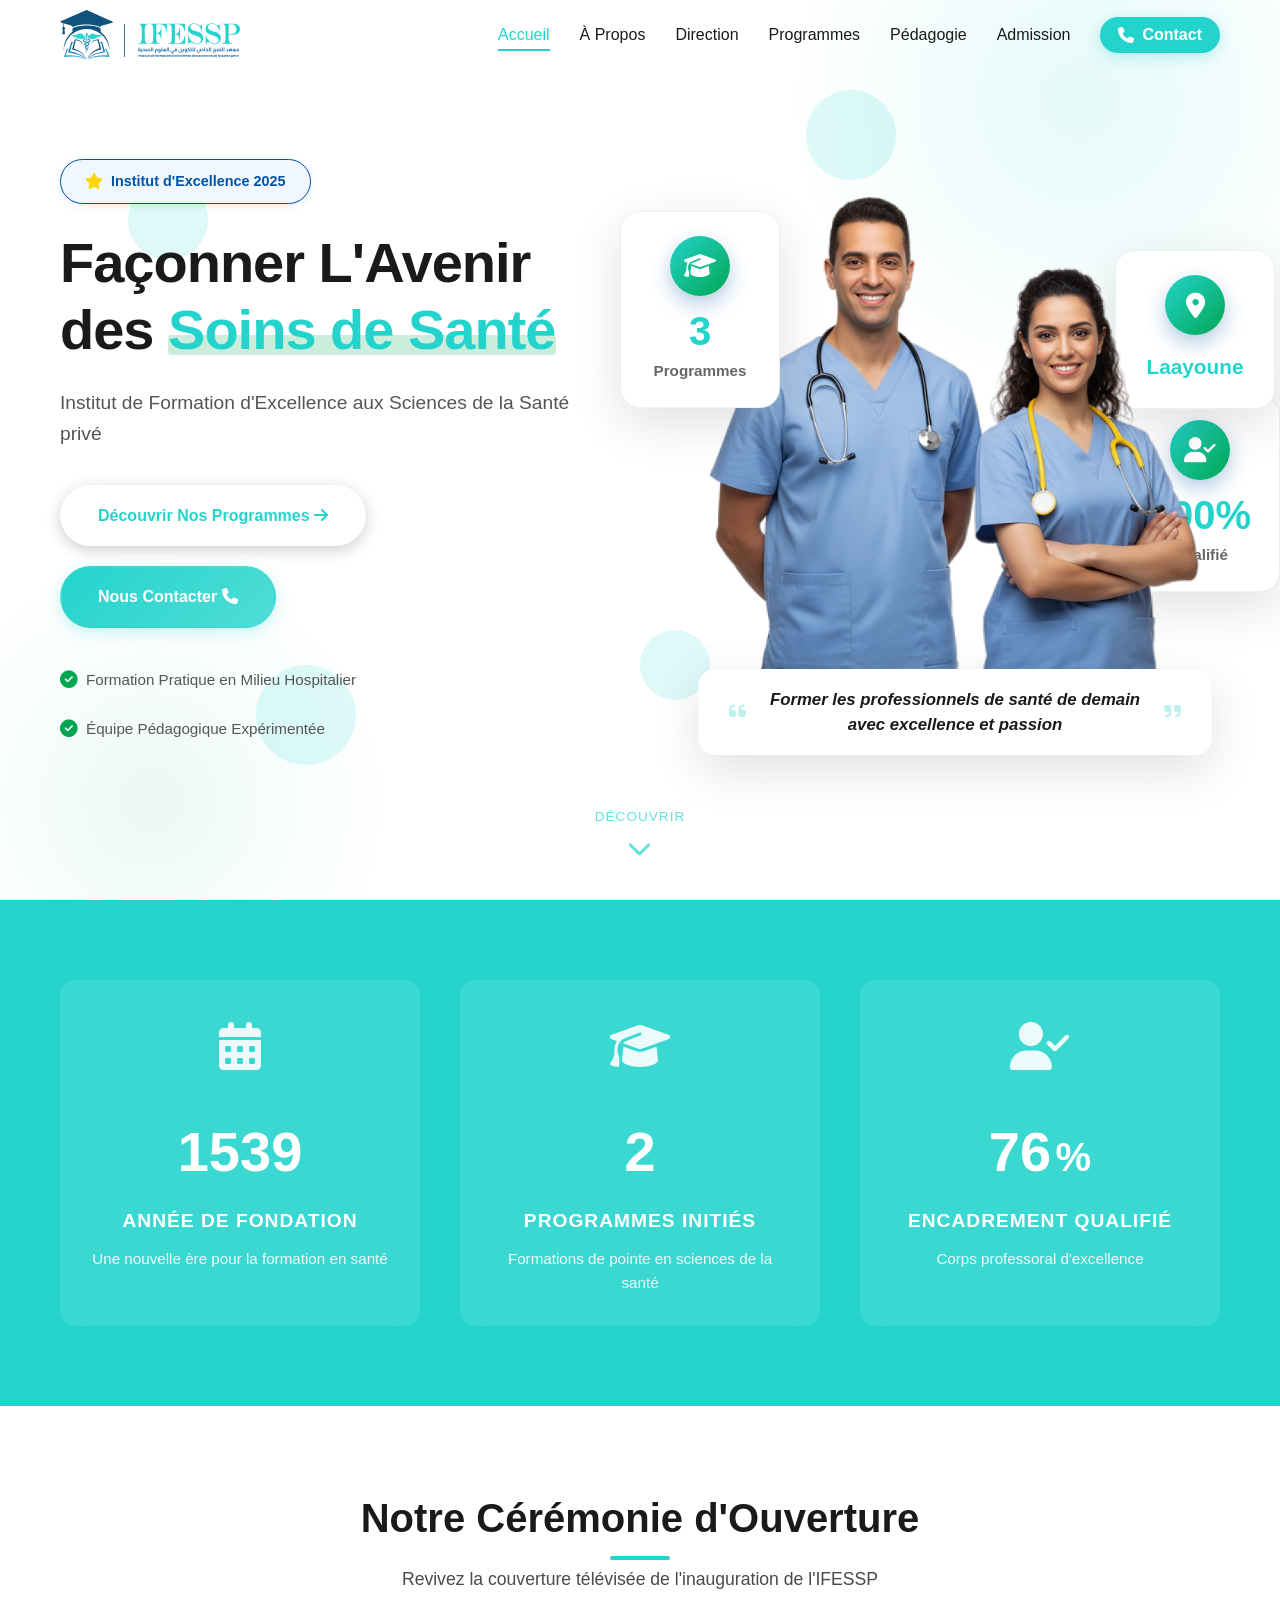
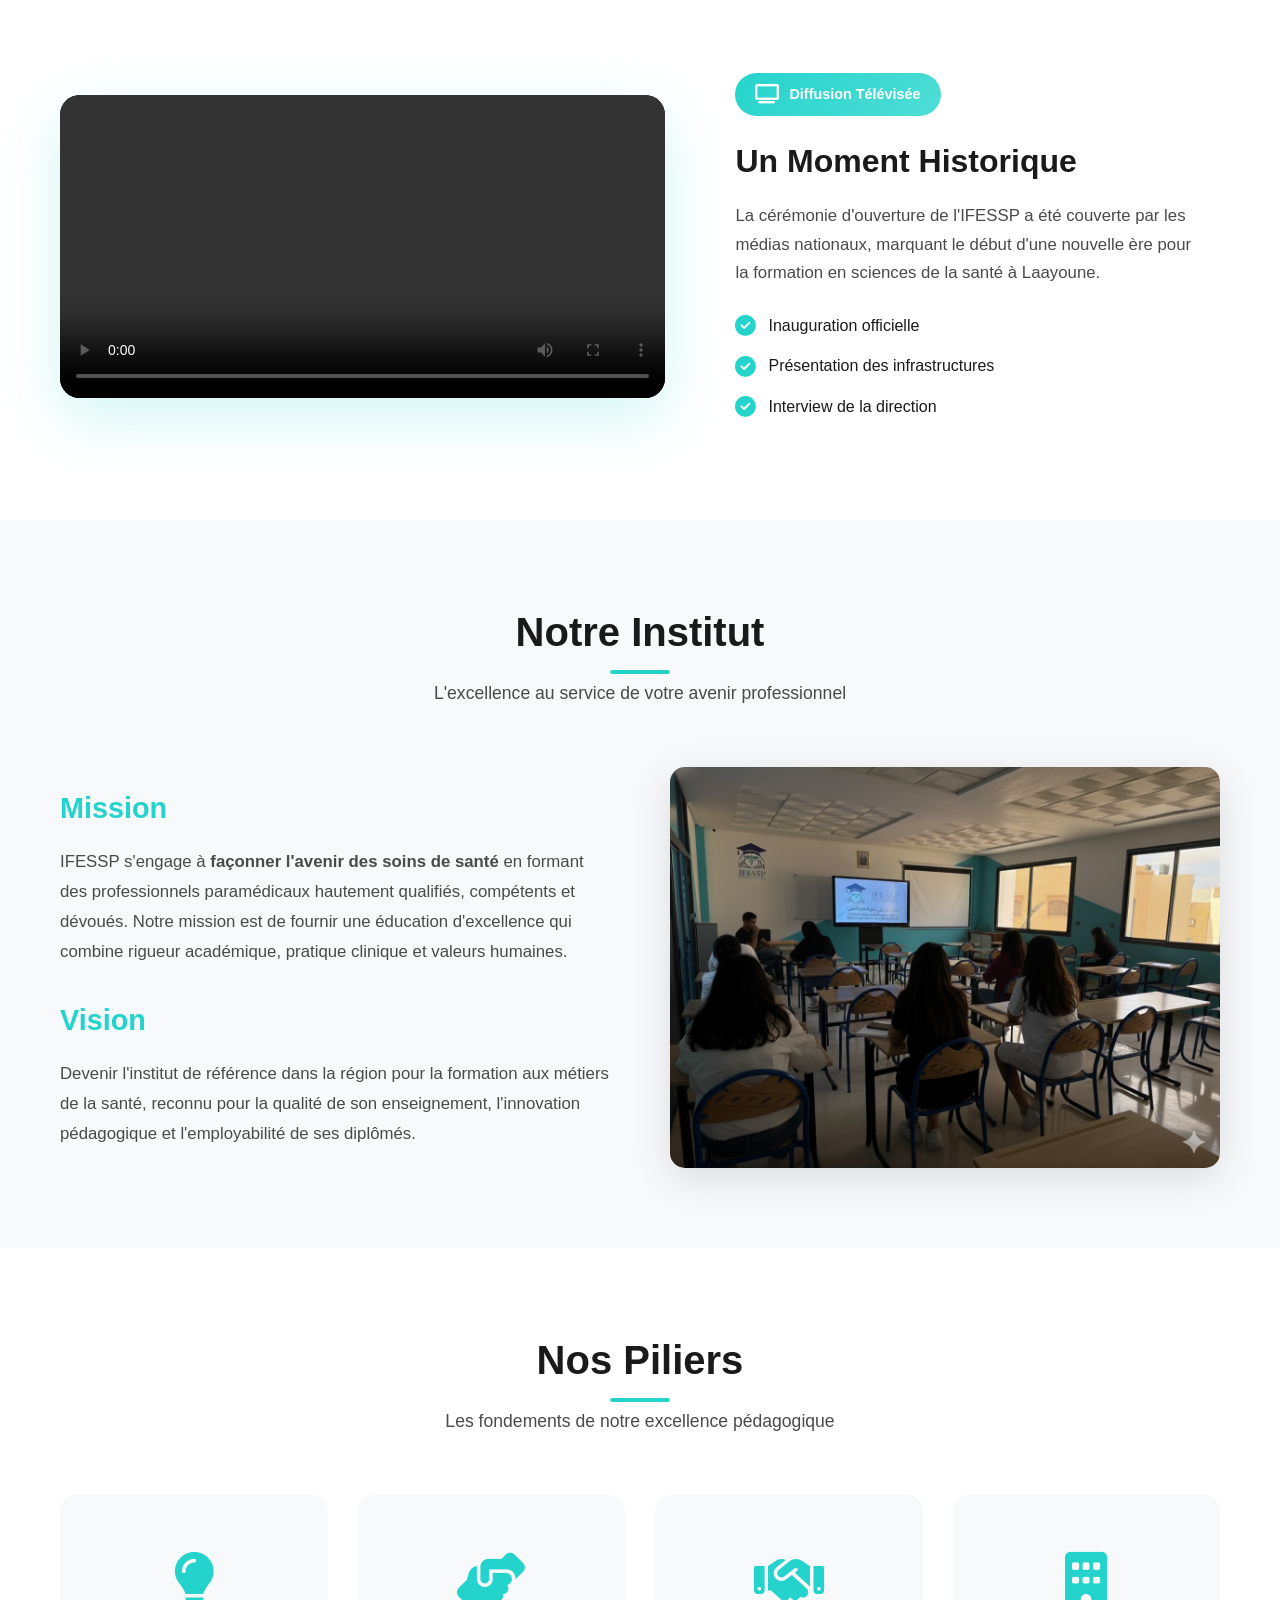
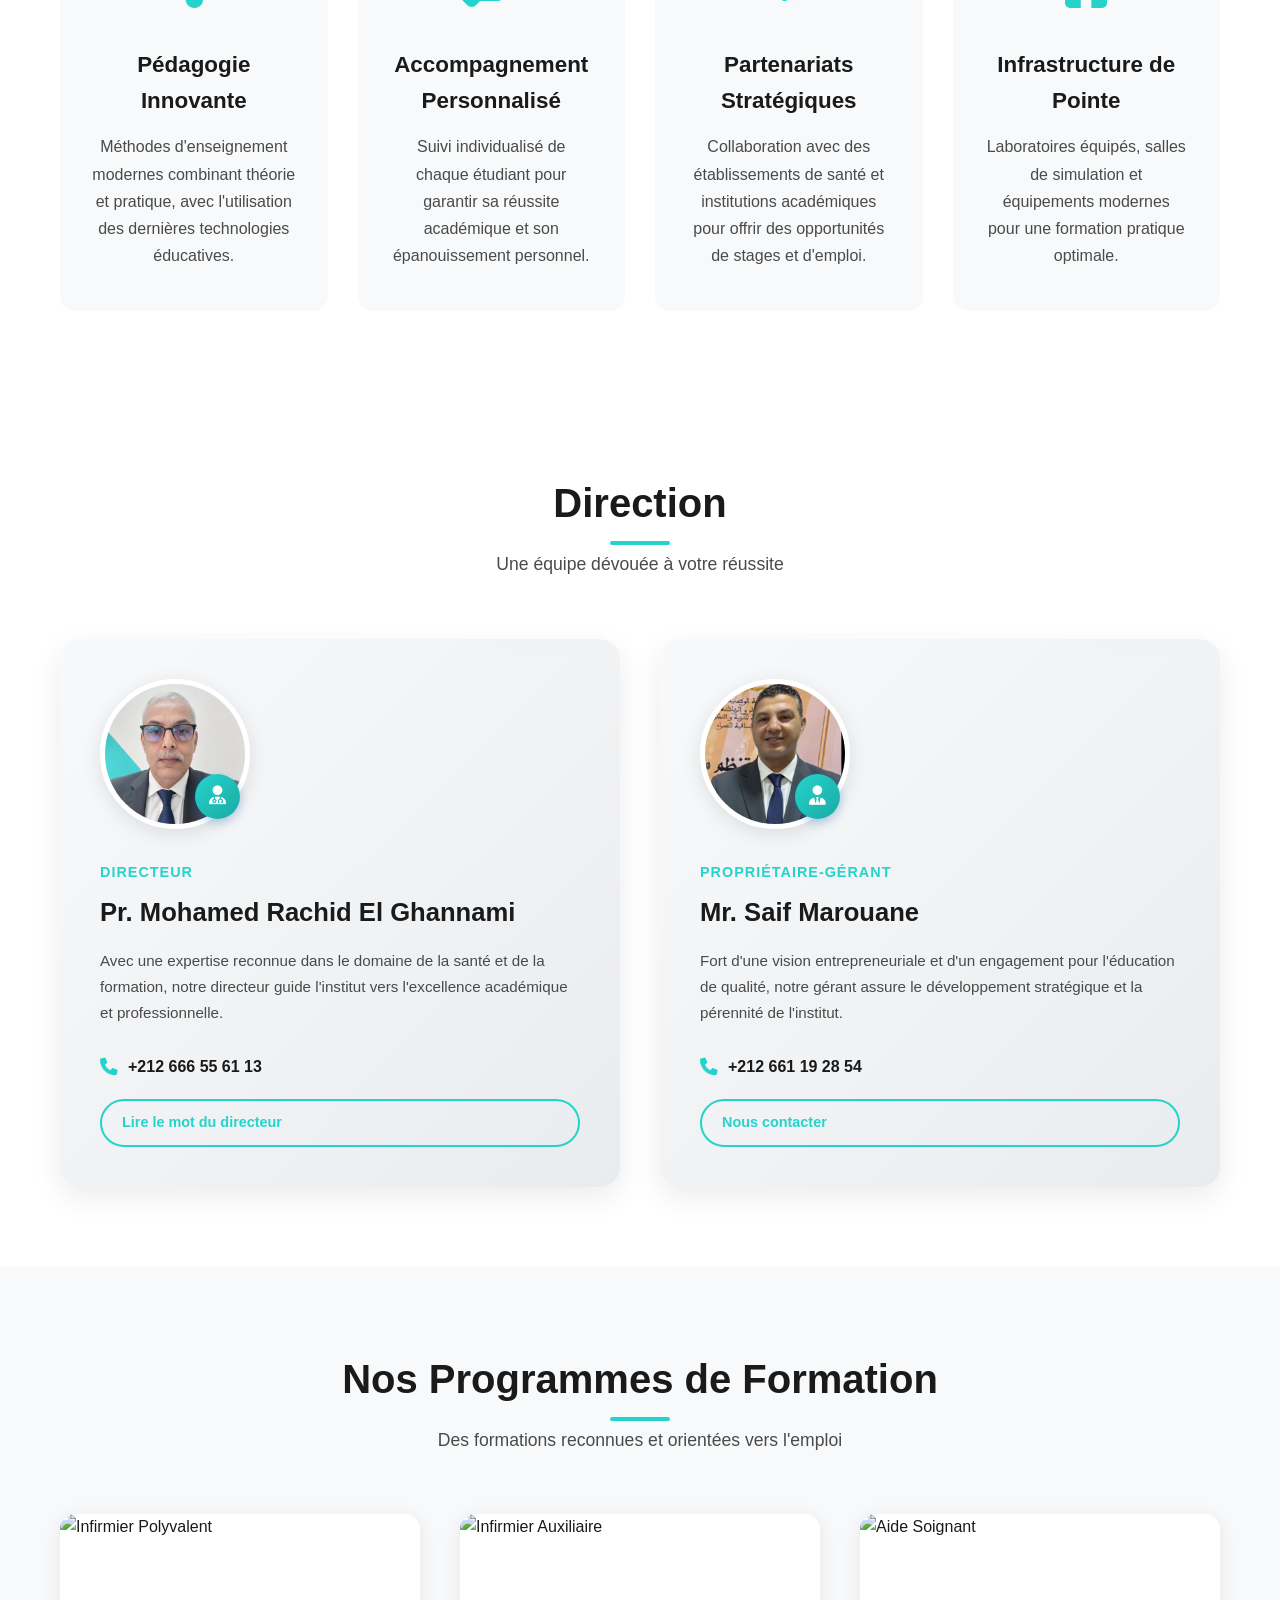
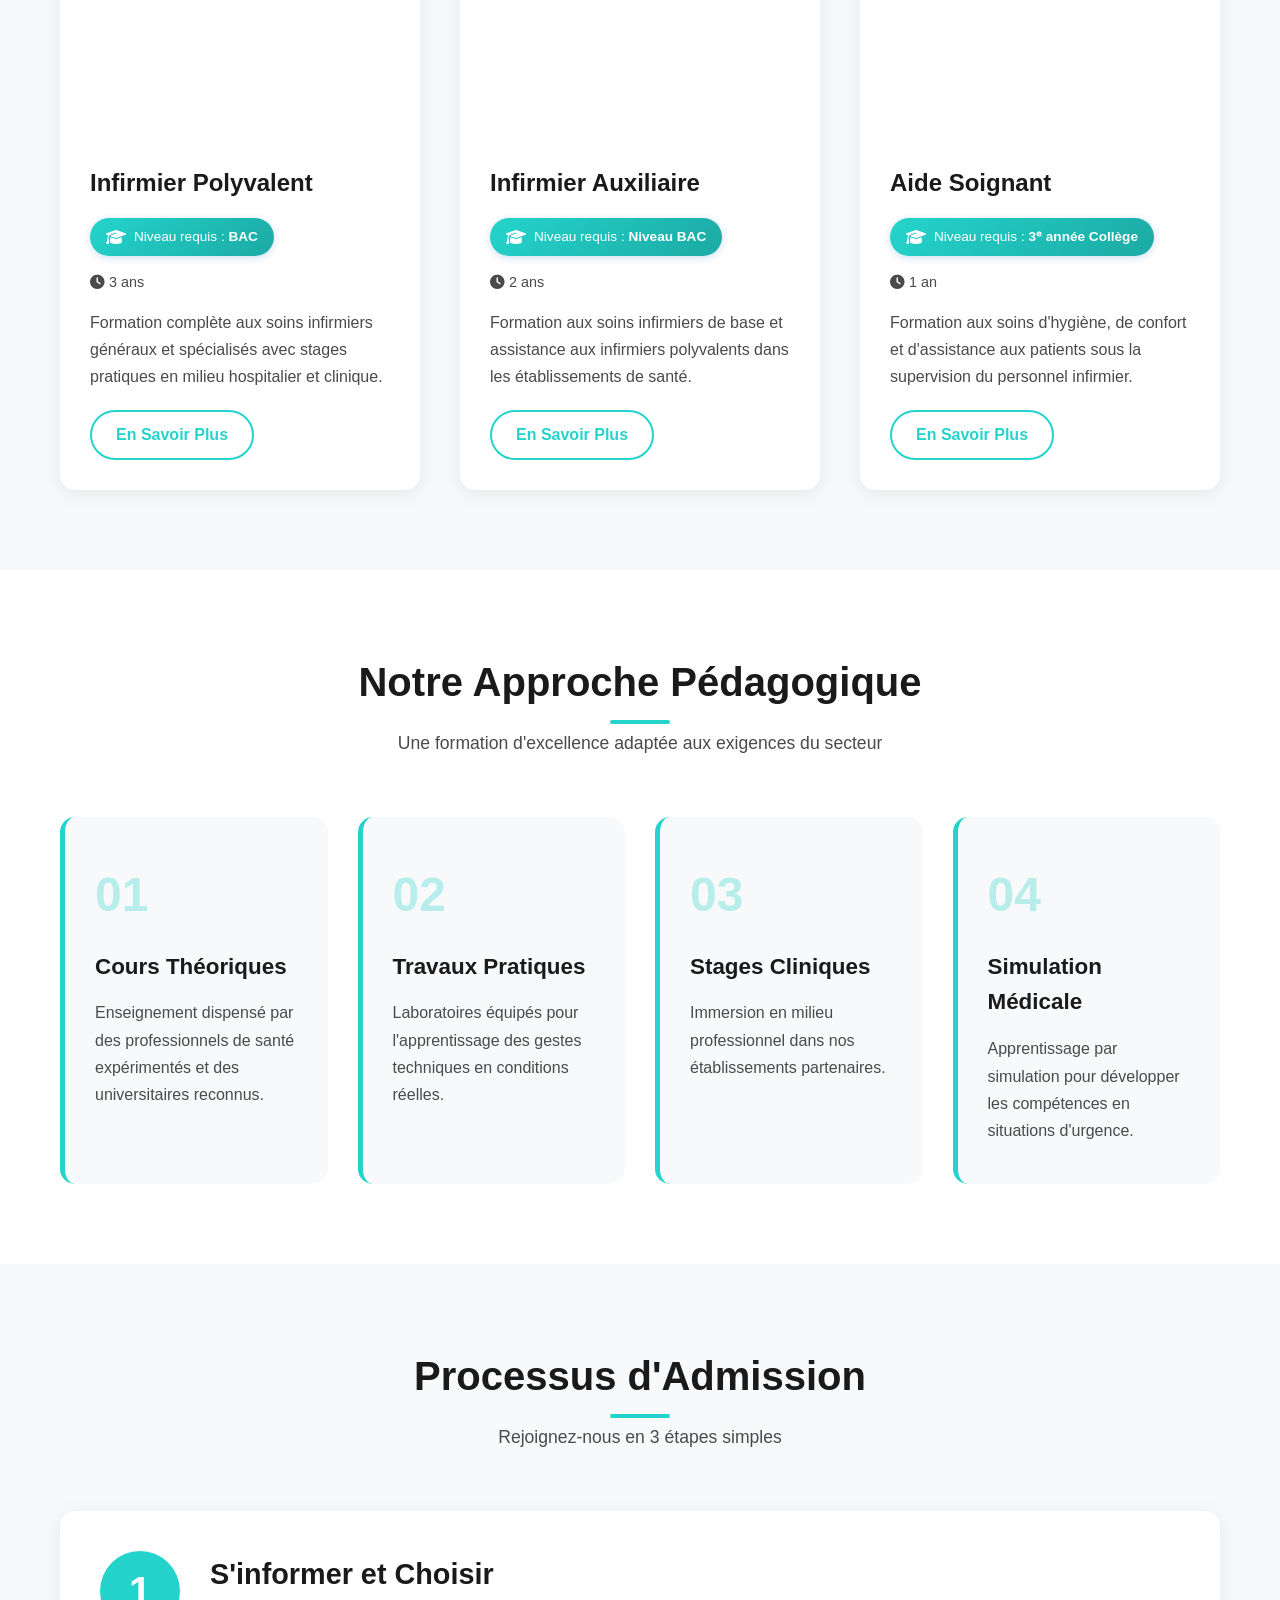
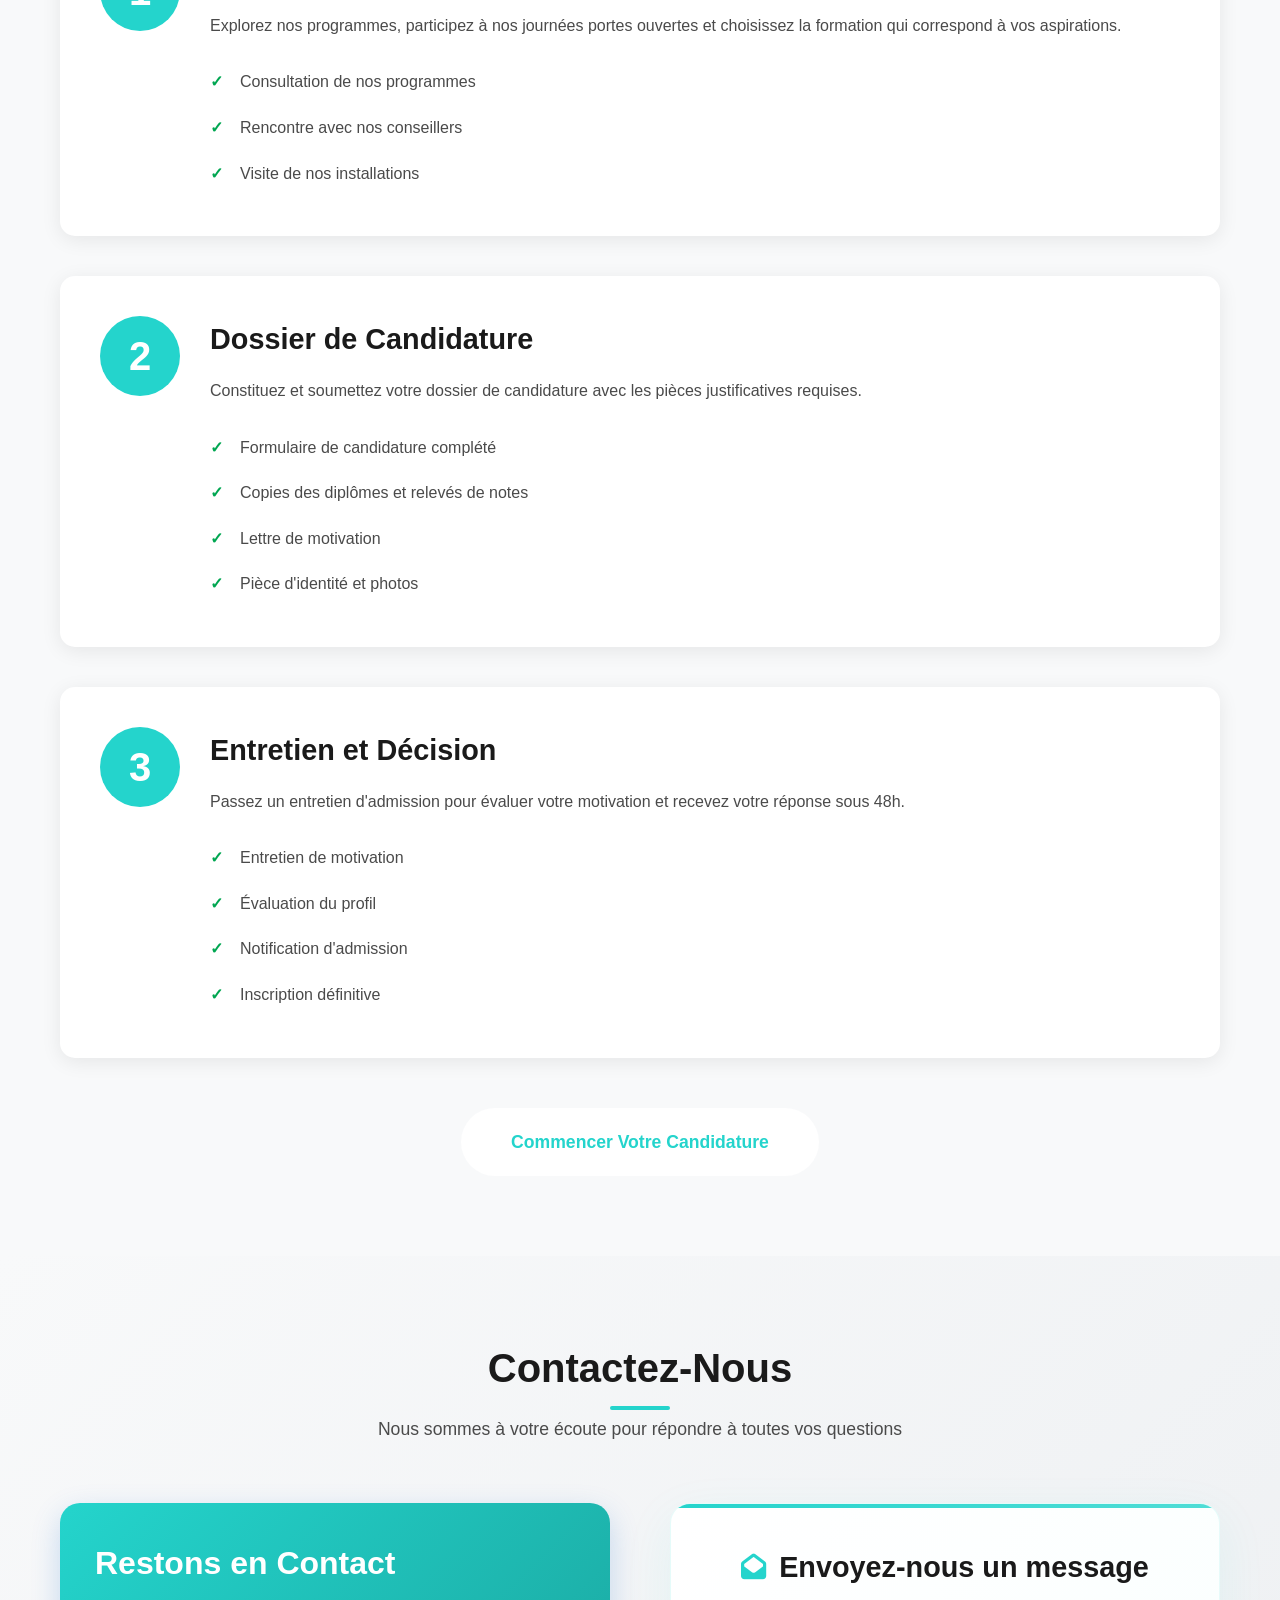
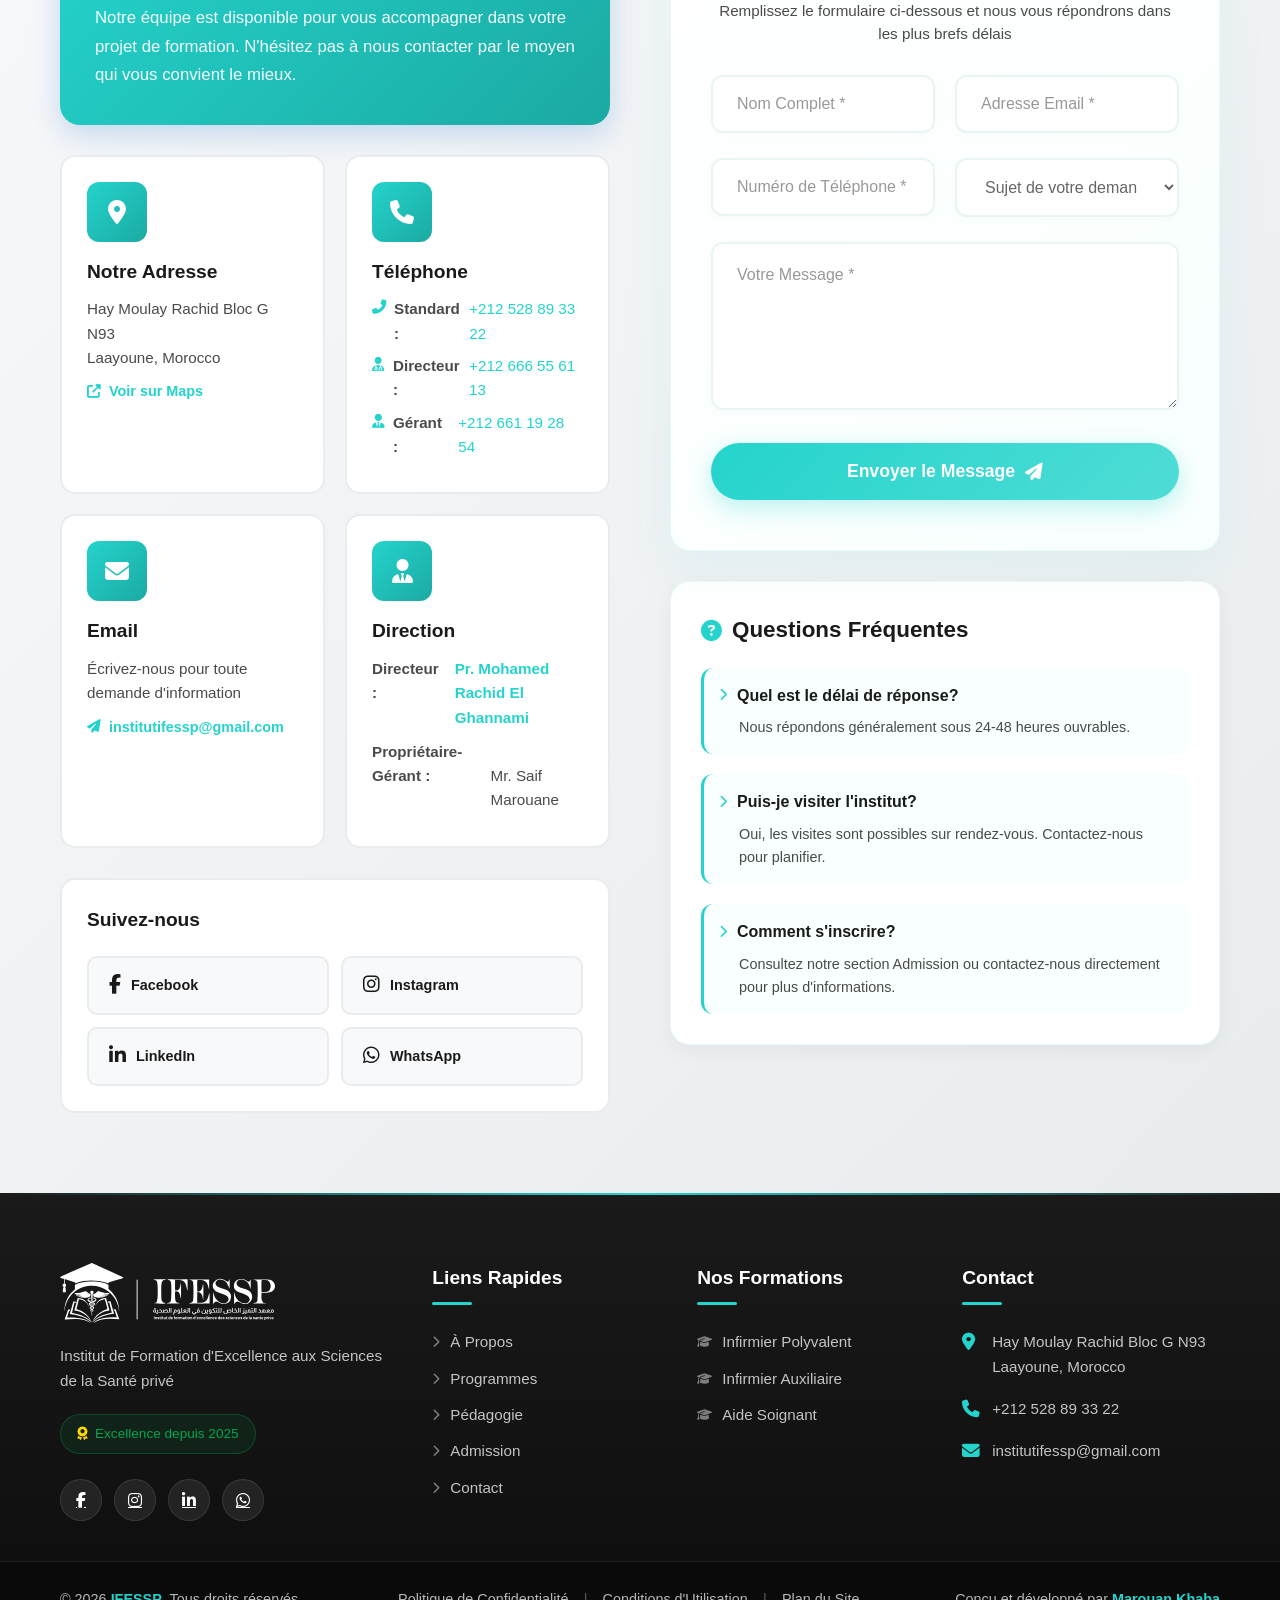
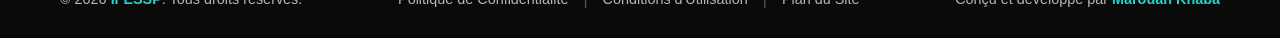
==== index.html @ 0893b7d5 "first commit" ====
<!DOCTYPE html>
<html lang="fr">
<head>
    <meta charset="UTF-8">
    <meta name="viewport" content="width=device-width, initial-scale=1.0">
    <meta name="description" content="IFESSP - Institut de Formation d'Excellence aux Sciences de la Santé privé. Façonner l'avenir des soins de santé à Laayoune, Maroc.">
    <title>IFESSP - Institut de Formation aux Sciences de la Santé privé</title>
    <link rel="stylesheet" href="styles.css">
    <link rel="stylesheet" href="https://cdnjs.cloudflare.com/ajax/libs/font-awesome/6.4.0/css/all.min.css">
    <link rel="icon" type="image/svg+xml" href="favicon_ifessp_institute.svg">
</head>
<body>

    <!-- Navigation -->
    <nav class="navbar" id="navbar">
        <div class="container nav-container">
            <div class="logo">
                <img src="header_logo.svg" alt="IFESSP Logo">
            </div>
            <button class="mobile-menu-toggle" id="mobileMenuToggle">
                <span></span>
                <span></span>
                <span></span>
            </button>
            <ul class="nav-menu" id="navMenu">
                <li><a href="#accueil" class="nav-link active">Accueil</a></li>
                <li><a href="#apropos" class="nav-link">À Propos</a></li>
                <li><a href="#direction" class="nav-link">Direction</a></li>
                <li><a href="#programmes" class="nav-link">Programmes</a></li>
                <li><a href="#pedagogie" class="nav-link">Pédagogie</a></li>
                <li><a href="#admission" class="nav-link">Admission</a></li>
                <li><a href="#contact" class="nav-cta"><i class="fas fa-phone"></i><span>Contact</span></a></li>
            </ul>
        </div>
    </nav>

    <!-- Hero Section -->
    <section class="hero" id="accueil">
        <!-- Animated Background Particles -->
        <div class="hero-particles">
            <span class="particle particle-1"></span>
            <span class="particle particle-2"></span>
            <span class="particle particle-3"></span>
            <span class="particle particle-4"></span>
            <span class="particle particle-5"></span>
            <span class="particle particle-6"></span>
        </div>
        
        <div class="hero-container">
            <!-- Left Content -->
            <div class="hero-content">
                <!-- Badge -->
                <div class="hero-badge animate-fade-in">
                    <i class="fas fa-star"></i>
                    <span>Institut d'Excellence 2025</span>
                </div>
                
                <h1 class="hero-title animate-fade-in">
                    Façonner L'Avenir des 
                    <span class="highlight-text">Soins de Santé</span>
                </h1>
                
                <p class="hero-subtitle animate-fade-in-delay">
                    Institut de Formation d'Excellence aux Sciences de la Santé privé
                </p>
                
                
                <div class="hero-buttons animate-fade-in-delay-2">
                    <a href="#programmes" class="btn btn-primary btn-hero">
                        <span>Découvrir Nos Programmes</span>
                        <i class="fas fa-arrow-right"></i>
                    </a>
                    <a href="#contact" class="btn btn-secondary btn-hero">
                        <span>Nous Contacter</span>
                        <i class="fas fa-phone"></i>
                    </a>
                </div>
                
                <!-- Trust Indicators -->
                <div class="hero-trust animate-fade-in-delay-2">
                    <div class="trust-item">
                        <i class="fas fa-check-circle"></i>
                        <span>Formation Pratique en Milieu Hospitalier</span>
                    </div>
                    <div class="trust-item">
                        <i class="fas fa-check-circle"></i>
                        <span>Équipe Pédagogique Expérimentée</span>
                    </div>
                </div>
            </div>
            
            <!-- Right Image -->
            <div class="hero-image animate-fade-in">
                <img src="images/hero_image.png" alt="IFESSP - Formation en Sciences de la Santé">
                
                <!-- Floating Stats Cards -->
                <div class="floating-card floating-card-1">
                    <div class="card-icon">
                        <i class="fas fa-graduation-cap"></i>
                    </div>
                    <h4>3</h4>
                    <p>Programmes</p>
                </div>
                
                <div class="floating-card floating-card-2">
                    <div class="card-icon">
                        <i class="fas fa-user-check"></i>
                    </div>
                    <h4>100%</h4>
                    <p>Qualifié</p>
                </div>
                
                <div class="floating-card floating-card-3">
                    <div class="card-icon">
                        <i class="fas fa-map-marker-alt"></i>
                    </div>
                    <p class="location-text">Laayoune</p>
                </div>
                
                <!-- Bottom Overlay Card -->
                <div class="hero-bottom-card">
                    <div class="bottom-card-motto">
                        <i class="fas fa-quote-left"></i>
                        <p>Former les professionnels de santé de demain avec excellence et passion</p>
                        <i class="fas fa-quote-right"></i>
                    </div>
                </div>
            </div>
        </div>
        
        <!-- Scroll Indicator -->
        <div class="scroll-indicator">
            <span>Découvrir</span>
            <i class="fas fa-chevron-down"></i>
        </div>
    </section>

    <!-- Excellence en Chiffres -->
    <section class="stats-section">
        <div class="container">
            <div class="stats-grid">
                <div class="stat-card">
                    <div class="stat-icon">
                        <i class="fas fa-calendar-alt"></i>
                    </div>
                    <div class="stat-number" data-target="2025">0</div>
                    <div class="stat-label">Année de Fondation</div>
                    <p class="stat-description">Une nouvelle ère pour la formation en santé</p>
                </div>
                <div class="stat-card">
                    <div class="stat-icon">
                        <i class="fas fa-graduation-cap"></i>
                    </div>
                    <div class="stat-number" data-target="3">0</div>
                    <div class="stat-label">Programmes Initiés</div>
                    <p class="stat-description">Formations de pointe en sciences de la santé</p>
                </div>
                <div class="stat-card">
                    <div class="stat-icon">
                        <i class="fas fa-user-check"></i>
                    </div>
                    <div class="stat-number" data-target="100">0</div>
                    <div class="stat-suffix">%</div>
                    <div class="stat-label">Encadrement Qualifié</div>
                    <p class="stat-description">Corps professoral d'excellence</p>
                </div>
            </div>
        </div>
    </section>

    <!-- TV Broadcast Video Section -->
    <section class="video-section">
        <div class="container">
            <div class="section-header">
                <h2 class="section-title">Notre Cérémonie d'Ouverture</h2>
                <p class="section-subtitle">Revivez la couverture télévisée de l'inauguration de l'IFESSP</p>
            </div>
            <div class="video-container">
                <div class="video-wrapper">
                    <video controls>
                        <source src="vid/Untitled design.mp4" type="video/mp4">
                        Votre navigateur ne supporte pas la lecture de vidéos.
                    </video>
                </div>
                <div class="video-info">
                    <div class="video-badge">
                        <i class="fas fa-tv"></i>
                        <span>Diffusion Télévisée</span>
                    </div>
                    <h3>Un Moment Historique</h3>
                    <p>La cérémonie d'ouverture de l'IFESSP a été couverte par les médias nationaux, marquant le début d'une nouvelle ère pour la formation en sciences de la santé à Laayoune.</p>
                    <div class="video-highlights">
                        <div class="highlight-item">
                            <i class="fas fa-check-circle"></i>
                            <span>Inauguration officielle</span>
                        </div>
                        <div class="highlight-item">
                            <i class="fas fa-check-circle"></i>
                            <span>Présentation des infrastructures</span>
                        </div>
                        <div class="highlight-item">
                            <i class="fas fa-check-circle"></i>
                            <span>Interview de la direction</span>
                        </div>
                    </div>
                </div>
            </div>
        </div>
    </section>

    <!-- À Propos -->
    <section class="about-section" id="apropos">
        <div class="container">
            <div class="section-header">
                <h2 class="section-title">Notre Institut</h2>
                <p class="section-subtitle">L'excellence au service de votre avenir professionnel</p>
            </div>
            <div class="about-content">
                <div class="about-text">
                    <h3>Mission</h3>
                    <p>IFESSP s'engage à <strong>façonner l'avenir des soins de santé</strong> en formant des professionnels paramédicaux hautement qualifiés, compétents et dévoués. Notre mission est de fournir une éducation d'excellence qui combine rigueur académique, pratique clinique et valeurs humaines.</p>
                    
                    <h3>Vision</h3>
                    <p>Devenir l'institut de référence dans la région pour la formation aux métiers de la santé, reconnu pour la qualité de son enseignement, l'innovation pédagogique et l'employabilité de ses diplômés.</p>
                </div>
                <div class="about-image">
                    <img src="images/Gemini_Generated_Image_5qboi05qboi05qbo.png" alt="Formation en santé">
                </div>
            </div>
        </div>
    </section>

    <!-- Piliers -->
    <section class="pillars-section">
        <div class="container">
            <div class="section-header">
                <h2 class="section-title">Nos Piliers</h2>
                <p class="section-subtitle">Les fondements de notre excellence pédagogique</p>
            </div>
            <div class="pillars-grid">
                <div class="pillar-card">
                    <div class="pillar-icon">
                        <i class="fas fa-lightbulb"></i>
                    </div>
                    <h3>Pédagogie Innovante</h3>
                    <p>Méthodes d'enseignement modernes combinant théorie et pratique, avec l'utilisation des dernières technologies éducatives.</p>
                </div>
                <div class="pillar-card">
                    <div class="pillar-icon">
                        <i class="fas fa-hands-helping"></i>
                    </div>
                    <h3>Accompagnement Personnalisé</h3>
                    <p>Suivi individualisé de chaque étudiant pour garantir sa réussite académique et son épanouissement personnel.</p>
                </div>
                <div class="pillar-card">
                    <div class="pillar-icon">
                        <i class="fas fa-handshake"></i>
                    </div>
                    <h3>Partenariats Stratégiques</h3>
                    <p>Collaboration avec des établissements de santé et institutions académiques pour offrir des opportunités de stages et d'emploi.</p>
                </div>
                <div class="pillar-card">
                    <div class="pillar-icon">
                        <i class="fas fa-building"></i>
                    </div>
                    <h3>Infrastructure de Pointe</h3>
                    <p>Laboratoires équipés, salles de simulation et équipements modernes pour une formation pratique optimale.</p>
                </div>
            </div>
        </div>
    </section>

    <!-- Direction -->
    <section class="direction-section" id="direction">
        <div class="container">
            <div class="section-header">
                <h2 class="section-title">Direction</h2>
                <p class="section-subtitle">Une équipe dévouée à votre réussite</p>
            </div>
            <div class="direction-grid">
                <div class="direction-card">
                    <div class="direction-image-wrapper">
                        <img src="images/Directeur_image22.png" alt="Pr. Mohamed Rachid El Ghannami" class="direction-image">
                        <div class="direction-badge">
                            <i class="fas fa-user-md"></i>
                        </div>
                    </div>
                    <div class="direction-info">
                        <h4>Directeur</h4>
                        <h3>Pr. Mohamed Rachid El Ghannami</h3>
                        <p class="direction-description">Avec une expertise reconnue dans le domaine de la santé et de la formation, notre directeur guide l'institut vers l'excellence académique et professionnelle.</p>
                        <div class="direction-contact">
                            <a href="tel:+212666556113" class="contact-link-item">
                                <i class="fas fa-phone"></i>
                                <span>+212 666 55 61 13</span>
                            </a>
                            <a href="mot-du-directeur.html" class="btn btn-outline btn-sm">Lire le mot du directeur</a>
                        </div>
                    </div>
                </div>

                <div class="direction-card">
                    <div class="direction-image-wrapper">
                        <img src="images/marouan_image.png" alt="Mr. Saif Marouane" class="direction-image">
                        <div class="direction-badge">
                            <i class="fas fa-user-tie"></i>
                        </div>
                    </div>
                    <div class="direction-info">
                        <h4>Propriétaire-Gérant</h4>
                        <h3>Mr. Saif Marouane</h3>
                        <p class="direction-description">Fort d'une vision entrepreneuriale et d'un engagement pour l'éducation de qualité, notre gérant assure le développement stratégique et la pérennité de l'institut.</p>
                        <div class="direction-contact">
                            <a href="tel:+212661192854" class="contact-link-item">
                                <i class="fas fa-phone"></i>
                                <span>+212 661 19 28 54</span>
                            </a>
                            <a href="#contact" class="btn btn-outline btn-sm">Nous contacter</a>
                        </div>
                    </div>
                </div>
            </div>
        </div>
    </section>

    <!-- Programmes -->
    <section class="programs-section" id="programmes">
        <div class="container">
            <div class="section-header">
                <h2 class="section-title">Nos Programmes de Formation</h2>
                <p class="section-subtitle">Des formations reconnues et orientées vers l'emploi</p>
            </div>
            <div class="programs-grid">
                <div class="program-card">
                    <div class="program-image">
                        <img src="https://images.unsplash.com/photo-1559757148-5c350d0d3c56?w=600&q=80" alt="Infirmier Polyvalent">
                    </div>
                    <div class="program-content">
                        <h3>Infirmier Polyvalent</h3>
                        <div class="program-level">
                            <i class="fas fa-graduation-cap"></i>
                            <span>Niveau requis : <strong>BAC</strong></span>
                        </div>
                        <div class="program-meta">
                            <span><i class="fas fa-clock"></i> 3 ans</span>
                        </div>
                        <p>Formation complète aux soins infirmiers généraux et spécialisés avec stages pratiques en milieu hospitalier et clinique.</p>
                        <a href="infirmier-polyvalent.html" class="btn btn-outline">En Savoir Plus</a>
                    </div>
                </div>
                <div class="program-card">
                    <div class="program-image">
                        <img src="https://images.unsplash.com/photo-1576091160550-2173dba999ef?w=600&q=80" alt="Infirmier Auxiliaire">
                    </div>
                    <div class="program-content">
                        <h3>Infirmier Auxiliaire</h3>
                        <div class="program-level">
                            <i class="fas fa-graduation-cap"></i>
                            <span>Niveau requis : <strong>Niveau BAC</strong></span>
                        </div>
                        <div class="program-meta">
                            <span><i class="fas fa-clock"></i> 2 ans</span>
                        </div>
                        <p>Formation aux soins infirmiers de base et assistance aux infirmiers polyvalents dans les établissements de santé.</p>
                        <a href="infirmier-auxiliaire.html" class="btn btn-outline">En Savoir Plus</a>
                    </div>
                </div>
                <div class="program-card">
                    <div class="program-image">
                        <img src="https://images.unsplash.com/photo-1584820927498-cfe5211fd8bf?w=600&q=80" alt="Aide Soignant">
                    </div>
                    <div class="program-content">
                        <h3>Aide Soignant</h3>
                        <div class="program-level">
                            <i class="fas fa-graduation-cap"></i>
                            <span>Niveau requis : <strong>3ᵉ année Collège</strong></span>
                        </div>
                        <div class="program-meta">
                            <span><i class="fas fa-clock"></i> 1 an</span>
                        </div>
                        <p>Formation aux soins d'hygiène, de confort et d'assistance aux patients sous la supervision du personnel infirmier.</p>
                        <a href="aide-soignant.html" class="btn btn-outline">En Savoir Plus</a>
                    </div>
                </div>
            </div>
        </div>
    </section>

    <!-- Pédagogie -->
    <section class="pedagogy-section" id="pedagogie">
        <div class="container">
            <div class="section-header">
                <h2 class="section-title">Notre Approche Pédagogique</h2>
                <p class="section-subtitle">Une formation d'excellence adaptée aux exigences du secteur</p>
            </div>
            <div class="pedagogy-grid">
                <div class="pedagogy-item">
                    <div class="pedagogy-number">01</div>
                    <h3>Cours Théoriques</h3>
                    <p>Enseignement dispensé par des professionnels de santé expérimentés et des universitaires reconnus.</p>
                </div>
                <div class="pedagogy-item">
                    <div class="pedagogy-number">02</div>
                    <h3>Travaux Pratiques</h3>
                    <p>Laboratoires équipés pour l'apprentissage des gestes techniques en conditions réelles.</p>
                </div>
                <div class="pedagogy-item">
                    <div class="pedagogy-number">03</div>
                    <h3>Stages Cliniques</h3>
                    <p>Immersion en milieu professionnel dans nos établissements partenaires.</p>
                </div>
                <div class="pedagogy-item">
                    <div class="pedagogy-number">04</div>
                    <h3>Simulation Médicale</h3>
                    <p>Apprentissage par simulation pour développer les compétences en situations d'urgence.</p>
                </div>
            </div>
        </div>
    </section>

    <!-- Processus d'Admission -->
    <section class="admission-section" id="admission">
        <div class="container">
            <div class="section-header">
                <h2 class="section-title">Processus d'Admission</h2>
                <p class="section-subtitle">Rejoignez-nous en 3 étapes simples</p>
            </div>
            <div class="admission-steps">
                <div class="step">
                    <div class="step-number">1</div>
                    <div class="step-content">
                        <h3>S'informer et Choisir</h3>
                        <p>Explorez nos programmes, participez à nos journées portes ouvertes et choisissez la formation qui correspond à vos aspirations.</p>
                        <ul class="step-list">
                            <li>Consultation de nos programmes</li>
                            <li>Rencontre avec nos conseillers</li>
                            <li>Visite de nos installations</li>
                        </ul>
                    </div>
                </div>
                <div class="step">
                    <div class="step-number">2</div>
                    <div class="step-content">
                        <h3>Dossier de Candidature</h3>
                        <p>Constituez et soumettez votre dossier de candidature avec les pièces justificatives requises.</p>
                        <ul class="step-list">
                            <li>Formulaire de candidature complété</li>
                            <li>Copies des diplômes et relevés de notes</li>
                            <li>Lettre de motivation</li>
                            <li>Pièce d'identité et photos</li>
                        </ul>
                    </div>
                </div>
                <div class="step">
                    <div class="step-number">3</div>
                    <div class="step-content">
                        <h3>Entretien et Décision</h3>
                        <p>Passez un entretien d'admission pour évaluer votre motivation et recevez votre réponse sous 48h.</p>
                        <ul class="step-list">
                            <li>Entretien de motivation</li>
                            <li>Évaluation du profil</li>
                            <li>Notification d'admission</li>
                            <li>Inscription définitive</li>
                        </ul>
                    </div>
                </div>
            </div>
            <div class="admission-cta">
                <a href="#contact" class="btn btn-primary btn-large">Commencer Votre Candidature</a>
            </div>
        </div>
    </section>

    <!-- Contact -->
    <section class="contact-section" id="contact">
        <div class="container">
            <div class="section-header">
                <h2 class="section-title">Contactez-Nous</h2>
                <p class="section-subtitle">Nous sommes à votre écoute pour répondre à toutes vos questions</p>
            </div>
            <div class="contact-grid">
                <div class="contact-info">
                    <div class="contact-intro">
                        <h3>Restons en Contact</h3>
                        <p>Notre équipe est disponible pour vous accompagner dans votre projet de formation. N'hésitez pas à nous contacter par le moyen qui vous convient le mieux.</p>
                    </div>
                    
                    <div class="contact-cards-grid">
                        <div class="contact-card contact-card-enhanced">
                            <div class="contact-icon">
                                <i class="fas fa-map-marker-alt"></i>
                            </div>
                            <div class="contact-card-content">
                                <h3>Notre Adresse</h3>
                                <p>Hay Moulay Rachid Bloc G N93<br>Laayoune, Morocco</p>
                                <a href="https://maps.google.com/?q=Hay+Moulay+Rachid+Bloc+G+N93+Laayoune" target="_blank" class="contact-link">
                                    <i class="fas fa-external-link-alt"></i> Voir sur Maps
                                </a>
                            </div>
                        </div>
                        
                        <div class="contact-card contact-card-enhanced">
                            <div class="contact-icon">
                                <i class="fas fa-phone"></i>
                            </div>
                            <div class="contact-card-content">
                                <h3>Téléphone</h3>
                                <p class="contact-detail"><i class="fas fa-phone-alt"></i> <strong>Standard :</strong> <a href="tel:+212528893322">+212 528 89 33 22</a></p>
                                <p class="contact-detail"><i class="fas fa-user-md"></i> <strong>Directeur :</strong> <a href="tel:+212666556113">+212 666 55 61 13</a></p>
                                <p class="contact-detail"><i class="fas fa-user-tie"></i> <strong>Gérant :</strong> <a href="tel:+212661192854">+212 661 19 28 54</a></p>
                            </div>
                        </div>
                        
                        <div class="contact-card contact-card-enhanced">
                            <div class="contact-icon">
                                <i class="fas fa-envelope"></i>
                            </div>
                            <div class="contact-card-content">
                                <h3>Email</h3>
                                <p>Écrivez-nous pour toute demande d'information</p>
                                <a href="mailto:institutifessp@gmail.com" class="contact-link">
                                    <i class="fas fa-paper-plane"></i> institutifessp@gmail.com
                                </a>
                            </div>
                        </div>
                        
                        <div class="contact-card contact-card-enhanced">
                            <div class="contact-icon">
                                <i class="fas fa-user-tie"></i>
                            </div>
                            <div class="contact-card-content">
                                <h3>Direction</h3>
                                <p class="contact-detail">
                                    <strong>Directeur :</strong><br>
                                    <a href="mot-du-directeur.html" class="director-link">Pr. Mohamed Rachid El Ghannami</a>
                                </p>
                                <p class="contact-detail">
                                    <strong>Propriétaire-Gérant :</strong><br>
                                    Mr. Saif Marouane
                                </p>
                            </div>
                        </div>
                    </div>
                    
                    <div class="contact-social">
                        <h4>Suivez-nous</h4>
                        <div class="social-links-contact">
                            <a href="https://www.facebook.com/profile.php?id=61583809679076" class="social-btn" aria-label="Facebook" target="_blank">
                                <i class="fab fa-facebook-f"></i>
                                <span>Facebook</span>
                            </a>
                            <a href="https://www.instagram.com/institut_ifessp/" class="social-btn" aria-label="Instagram" target="_blank">
                                <i class="fab fa-instagram"></i>
                                <span>Instagram</span>
                            </a>
                            <a href="https://www.linkedin.com/company/ifessp" class="social-btn" aria-label="LinkedIn" target="_blank">
                                <i class="fab fa-linkedin-in"></i>
                                <span>LinkedIn</span>
                            </a>
                            <a href="https://wa.me/212661192854" class="social-btn whatsapp-btn" aria-label="WhatsApp" target="_blank">
                                <i class="fab fa-whatsapp"></i>
                                <span>WhatsApp</span>
                            </a>
                        </div>
                    </div>
                </div>
                <div class="contact-right-content">
                    <div class="contact-form-wrapper">
                        <div class="form-header">
                            <h3><i class="fas fa-envelope-open"></i> Envoyez-nous un message</h3>
                            <p>Remplissez le formulaire ci-dessous et nous vous répondrons dans les plus brefs délais</p>
                        </div>
                        <form class="contact-form" id="contactForm">
                            <div class="form-row">
                                <div class="form-group">
                                    <input type="text" id="name" name="name" placeholder="Nom Complet *" required>
                                </div>
                                <div class="form-group">
                                    <input type="email" id="email" name="email" placeholder="Adresse Email *" required>
                                </div>
                            </div>
                            <div class="form-row">
                                <div class="form-group">
                                    <input type="tel" id="phone" name="phone" placeholder="Numéro de Téléphone *" required>
                                </div>
                                <div class="form-group">
                                    <select id="subject" name="subject" required>
                                        <option value="">Sujet de votre demande *</option>
                                        <option value="information">💡 Demande d'information</option>
                                        <option value="admission">📝 Admission</option>
                                        <option value="visite">🏥 Visite de l'institut</option>
                                        <option value="autre">✉️ Autre</option>
                                    </select>
                                </div>
                            </div>
                            <div class="form-group">
                                <textarea id="message" name="message" rows="5" placeholder="Votre Message *" required></textarea>
                            </div>
                            <button type="submit" class="btn btn-primary btn-block">
                                <span>Envoyer le Message</span>
                                <i class="fas fa-paper-plane"></i>
                            </button>
                        </form>
                    </div>
                    
                    <!-- FAQ Section Below Form -->
                    <div class="contact-faq">
                        <h4><i class="fas fa-question-circle"></i> Questions Fréquentes</h4>
                        <div class="faq-list">
                            <div class="faq-item">
                                <div class="faq-question">
                                    <i class="fas fa-chevron-right"></i>
                                    <strong>Quel est le délai de réponse?</strong>
                                </div>
                                <p>Nous répondons généralement sous 24-48 heures ouvrables.</p>
                            </div>
                            <div class="faq-item">
                                <div class="faq-question">
                                    <i class="fas fa-chevron-right"></i>
                                    <strong>Puis-je visiter l'institut?</strong>
                                </div>
                                <p>Oui, les visites sont possibles sur rendez-vous. Contactez-nous pour planifier.</p>
                            </div>
                            <div class="faq-item">
                                <div class="faq-question">
                                    <i class="fas fa-chevron-right"></i>
                                    <strong>Comment s'inscrire?</strong>
                                </div>
                                <p>Consultez notre section Admission ou contactez-nous directement pour plus d'informations.</p>
                            </div>
                        </div>
                    </div>
                </div>
            </div>
        </div>
    </section>

    <!-- Footer -->
    <footer class="footer">
        <div class="footer-main">
            <div class="container">
                <div class="footer-content">
                    <!-- About Column -->
                    <div class="footer-col footer-col-about">
                        <div class="footer-logo">
                            <img src="footer_logo.svg" alt="IFESSP Logo">
                        </div>
                        <p class="footer-description">Institut de Formation d'Excellence aux Sciences de la Santé privé</p>
                        <div class="footer-badge">
                            <i class="fas fa-award"></i>
                            <span>Excellence depuis 2025</span>
                        </div>
                        <div class="social-links">
                            <a href="https://www.facebook.com/profile.php?id=61583809679076" aria-label="Facebook" class="social-link">
                                <i class="fab fa-facebook-f"></i>
                            </a>
                            <a href="https://www.instagram.com/institut_ifessp/" aria-label="Instagram" class="social-link">
                                <i class="fab fa-instagram"></i>
                            </a>
                            <a href="https://www.linkedin.com/company/ifessp" aria-label="LinkedIn" class="social-link" target="_blank">
                                <i class="fab fa-linkedin-in"></i>
                            </a>
                            <a href="https://wa.me/212661192854" aria-label="WhatsApp" class="social-link" target="_blank">
                                <i class="fab fa-whatsapp"></i>
                            </a>
                        </div>
                    </div>
                    
                    <!-- Quick Links -->
                    <div class="footer-col">
                        <h4 class="footer-title">Liens Rapides</h4>
                        <ul class="footer-links">
                            <li><a href="#apropos"><i class="fas fa-chevron-right"></i> À Propos</a></li>
                            <li><a href="#programmes"><i class="fas fa-chevron-right"></i> Programmes</a></li>
                            <li><a href="#pedagogie"><i class="fas fa-chevron-right"></i> Pédagogie</a></li>
                            <li><a href="#admission"><i class="fas fa-chevron-right"></i> Admission</a></li>
                            <li><a href="#contact"><i class="fas fa-chevron-right"></i> Contact</a></li>
                        </ul>
                    </div>
                    
                    <!-- Programs -->
                    <div class="footer-col">
                        <h4 class="footer-title">Nos Formations</h4>
                        <ul class="footer-links">
                            <li><a href="#programmes"><i class="fas fa-graduation-cap"></i> Infirmier Polyvalent</a></li>
                            <li><a href="#programmes"><i class="fas fa-graduation-cap"></i> Infirmier Auxiliaire</a></li>
                            <li><a href="#programmes"><i class="fas fa-graduation-cap"></i> Aide Soignant</a></li>
                        </ul>
                    </div>
                    
                    <!-- Contact -->
                    <div class="footer-col">
                        <h4 class="footer-title">Contact</h4>
                        <ul class="footer-contact">
                            <li>
                                <i class="fas fa-map-marker-alt"></i>
                                <span>Hay Moulay Rachid Bloc G N93<br>Laayoune, Morocco</span>
                            </li>
                            <li>
                                <i class="fas fa-phone"></i>
                                <span>+212 528 89 33 22</span>
                            </li>
                            <li>
                                <i class="fas fa-envelope"></i>
                                <span>institutifessp@gmail.com</span>
                            </li>
                        </ul>
                    </div>
                </div>
            </div>
        </div>
        
        <!-- Footer Bottom -->
        <div class="footer-bottom">
            <div class="container">
                <div class="footer-bottom-content">
                    <div class="footer-copyright">
                        <p>&copy; 2026 <strong>IFESSP</strong>. Tous droits réservés.</p>
                    </div>
                    <div class="footer-links-bottom">
                        <a href="#contact">Politique de Confidentialité</a>
                        <span class="separator">|</span>
                        <a href="#contact">Conditions d'Utilisation</a>
                        <span class="separator">|</span>
                        <a href="#accueil">Plan du Site</a>
                    </div>
                    <div class="footer-credit">
                        <p>Conçu et développé par <a href="https://www.marouan.khaba.online/" target="_blank" class="developer-link">Marouan Khaba</a></p>
                    </div>
                </div>
            </div>
        </div>
    </footer>

    <!-- EmailJS SDK -->
    <script type="text/javascript" src="https://cdn.jsdelivr.net/npm/@emailjs/browser@4/dist/email.min.js"></script>
    <script src="script.js"></script>
</body>
</html>
---- styles.css ----
/* ===========================
   Reset & Base Styles
   =========================== */
* {
    margin: 0;
    padding: 0;
    box-sizing: border-box;
}

:root {
    /* Colors */
    --primary-color: #24D4CC;
    --primary-dark: #1BAAA3;
    --primary-light: #4FDDD6;
    --secondary-color: #00a651;
    --accent-color: #ff6b35;
    --text-dark: #1a1a1a;
    --text-medium: #4a4a4a;
    --text-light: #6b6b6b;
    --bg-light: #f8f9fa;
    --bg-white: #ffffff;
    --border-color: #e0e0e0;
    --shadow: 0 4px 20px rgba(0, 0, 0, 0.08);
    --shadow-lg: 0 10px 40px rgba(0, 0, 0, 0.12);
    
    /* Typography */
    --font-primary: 'Segoe UI', Tahoma, Geneva, Verdana, sans-serif;
    --font-secondary: 'Arial', sans-serif;
    
    /* Spacing */
    --section-padding: 80px 0;
    --container-padding: 0 20px;
}

html {
    scroll-behavior: smooth;
}

body {
    font-family: var(--font-primary);
    color: var(--text-dark);
    line-height: 1.6;
    overflow-x: hidden;
    width: 100%;
}

img {
    max-width: 100%;
    height: auto;
    display: block;
}

.container {
    max-width: 1200px;
    margin: 0 auto;
    padding: var(--container-padding);
    width: 100%;
}

/* ===========================
   Navigation
   =========================== */
.navbar {
    position: fixed;
    top: 0;
    width: 100%;
    background: rgba(255, 255, 255, var(--navbar-bg-opacity, 1));
    box-shadow: none;
    z-index: 1000;
    transition: background 0.25s ease, box-shadow 0.25s ease, backdrop-filter 0.25s ease;
    backdrop-filter: blur(var(--navbar-blur, 0px));
    -webkit-backdrop-filter: blur(var(--navbar-blur, 0px));
}

.navbar.scrolled {
    box-shadow: var(--shadow-lg);
}

.nav-container {
    display: flex;
    justify-content: space-between;
    align-items: center;
    padding: 10px 20px;
}

.logo img {
    height: 50px;
    width: auto;
}

.nav-menu {
    display: flex;
    list-style: none;
    gap: 30px;
    align-items: center;
}

.nav-link {
    text-decoration: none;
    color: var(--text-dark);
    font-weight: 500;
    transition: color 0.3s ease;
    position: relative;
    padding: 8px 0;
    line-height: 1;
}

.nav-link::after {
    content: '';
    position: absolute;
    bottom: 0;
    left: 0;
    width: 0;
    height: 2px;
    background: var(--primary-color);
    transition: width 0.3s ease;
}

.nav-link:hover::after,
.nav-link.active::after {
    width: 100%;
}

.nav-link:hover,
.nav-link.active {
    color: var(--primary-color);
}

.nav-cta {
    display: inline-flex;
    align-items: center;
    gap: 8px;
    padding: 8px 16px;
    border-radius: 50px;
    background: var(--primary-color);
    color: white;
    border: 2px solid var(--primary-color);
    font-weight: 700;
    text-decoration: none;
    box-shadow: 0 4px 15px rgba(36, 212, 204, 0.3);
    transition: all 0.25s ease;
    line-height: 1;
}

.nav-menu li { display: flex; align-items: center; }

.nav-cta:hover {
    background: var(--primary-dark);
    border-color: var(--primary-dark);
    color: white;
    transform: translateY(-2px);
    box-shadow: 0 6px 20px rgba(27, 170, 163, 0.4);
}

@media (max-width: 768px) {
    .nav-cta {
        padding: 10px 18px;
        align-self: flex-start;
    }
}

.mobile-menu-toggle {
    display: none;
    flex-direction: column;
    background: none;
    border: none;
    cursor: pointer;
    padding: 5px;
}

.mobile-menu-toggle span {
    width: 25px;
    height: 3px;
    background: var(--text-dark);
    margin: 3px 0;
    transition: all 0.3s ease;
}

.mobile-menu-toggle.active span:nth-child(1) {
    transform: rotate(45deg) translate(5px, 5px);
}

.mobile-menu-toggle.active span:nth-child(2) {
    opacity: 0;
}

.mobile-menu-toggle.active span:nth-child(3) {
    transform: rotate(-45deg) translate(7px, -6px);
}

/* ===========================
   Hero Section - Modern Design
   =========================== */
.hero {
    min-height: 100vh;
    background: #ffffff;
    display: flex;
    align-items: center;
    justify-content: center;
    position: relative;
    padding: 80px 20px 60px;
    overflow: hidden;
}

/* Animated Background Shapes */
.hero::before {
    content: '';
    position: absolute;
    width: 600px;
    height: 600px;
    background: radial-gradient(circle, rgba(36, 212, 204, 0.12) 0%, rgba(79, 221, 214, 0.06) 40%, transparent 70%);
    border-radius: 50%;
    top: -200px;
    right: -100px;
    animation: float 20s ease-in-out infinite, pulse 8s ease-in-out infinite;
    z-index: 0;
}

.hero::after {
    content: '';
    position: absolute;
    width: 500px;
    height: 500px;
    background: radial-gradient(circle, rgba(0, 166, 81, 0.08) 0%, rgba(79, 221, 214, 0.04) 40%, transparent 70%);
    border-radius: 50%;
    bottom: -150px;
    left: -100px;
    animation: float 15s ease-in-out infinite reverse, pulse 6s ease-in-out infinite;
    z-index: 0;
}

@keyframes float {
    0%, 100% {
        transform: translate(0, 0) scale(1) rotate(0deg);
    }
    33% {
        transform: translate(40px, -40px) scale(1.15) rotate(5deg);
    }
    66% {
        transform: translate(-30px, 30px) scale(0.85) rotate(-5deg);
    }
}

@keyframes pulse {
    0%, 100% {
        opacity: 1;
    }
    50% {
        opacity: 0.6;
    }
}

/* Animated Background Particles */
.hero-particles {
    position: absolute;
    top: 0;
    left: 0;
    width: 100%;
    height: 100%;
    overflow: hidden;
    z-index: 0;
}

.particle {
    position: absolute;
    background: rgba(36, 212, 204, 0.15);
    border-radius: 50%;
    pointer-events: none;
}

.particle-1 {
    width: 80px;
    height: 80px;
    top: 20%;
    left: 10%;
    animation: floatParticle 25s ease-in-out infinite;
}

.particle-2 {
    width: 60px;
    height: 60px;
    top: 60%;
    right: 15%;
    animation: floatParticle 20s ease-in-out infinite 2s;
}

.particle-3 {
    width: 100px;
    height: 100px;
    bottom: 15%;
    left: 20%;
    animation: floatParticle 30s ease-in-out infinite 4s;
}

.particle-4 {
    width: 50px;
    height: 50px;
    top: 40%;
    right: 25%;
    animation: floatParticle 18s ease-in-out infinite 1s;
}

.particle-5 {
    width: 70px;
    height: 70px;
    top: 70%;
    left: 50%;
    animation: floatParticle 22s ease-in-out infinite 3s;
}

.particle-6 {
    width: 90px;
    height: 90px;
    top: 10%;
    right: 30%;
    animation: floatParticle 28s ease-in-out infinite 5s;
}

@keyframes floatParticle {
    0%, 100% {
        transform: translate(0, 0) scale(1);
        opacity: 0.3;
    }
    25% {
        transform: translate(50px, -50px) scale(1.2);
        opacity: 0.5;
    }
    50% {
        transform: translate(-30px, -80px) scale(0.8);
        opacity: 0.2;
    }
    75% {
        transform: translate(30px, -40px) scale(1.1);
        opacity: 0.4;
    }
}

.hero-container {
    max-width: 1200px;
    width: 100%;
    display: grid;
    grid-template-columns: 1fr 1fr;
    gap: 60px;
    align-items: center;
    position: relative;
    z-index: 1;
    margin: 0 auto;
    padding: 0 var(--container-padding);
}

.hero-content {
    position: relative;
    z-index: 2;
    text-align: left;
    padding: 0 20px;
}

/* Hero Badge */
.hero-badge {
    display: inline-flex;
    align-items: center;
    gap: 8px;
    background: #f0f7ff;
    padding: 10px 24px;
    border-radius: 50px;
    border: 1px solid #0052a3;
    margin-bottom: 25px;
    font-size: 0.9rem;
    font-weight: 600;
    color: #0052a3;
    box-shadow: 0 2px 8px rgba(0, 82, 163, 0.1);
}

.hero-badge i {
    color: #ffd700;
    font-size: 1rem;
}

.hero-title {
    font-size: 3.5rem;
    font-weight: 800;
    margin-bottom: 25px;
    line-height: 1.2;
    color: #1a1a1a;
    letter-spacing: -1px;
}

.highlight-text {
    position: relative;
    display: inline-block;
    color: var(--primary-color);
}

.highlight-text::after {
    content: '';
    position: absolute;
    bottom: 8px;
    left: 0;
    width: 100%;
    height: 20px;
    background: rgba(0, 166, 81, 0.2);
    z-index: -1;
    border-radius: 3px;
}

.hero-subtitle {
    font-size: 1.2rem;
    margin-bottom: 35px;
    font-weight: 400;
    line-height: 1.6;
    color: #555;
    max-width: 600px;
}

.hero-buttons {
    display: flex;
    gap: 20px;
    flex-wrap: wrap;
    margin-bottom: 40px;
}

.btn-hero {
    display: flex;
    align-items: center;
    justify-content: center;
    gap: 12px;
    padding: 20px 44px;
    font-size: 1.1rem;
    box-shadow: 0 4px 15px rgba(0, 0, 0, 0.2);
    min-height: 60px;
    position: relative;
    z-index: 2;
}

.btn-hero i {
    font-size: 1rem;
    transition: transform 0.3s ease;
    pointer-events: none;
}

.btn-hero:hover i {
    transform: translateX(5px);
}

/* Trust Indicators */
.hero-trust {
    display: flex;
    gap: 25px;
    flex-wrap: wrap;
    margin-top: 30px;
}

.trust-item {
    display: flex;
    align-items: center;
    gap: 8px;
    font-size: 0.95rem;
    color: #555;
}

.trust-item i {
    color: #00a651;
    font-size: 1.1rem;
}

/* Hero Image */
.hero-image {
    position: relative;
    z-index: 1;
}

.hero-image img {
    width: 100%;
    height: auto;
    object-fit: cover;
    display: block;
    position: relative;
    z-index: 1;
}

/* Floating Review Cards */
.floating-card {
    position: absolute;
    background: white;
    padding: 24px;
    border-radius: 20px;
    box-shadow: 0 15px 50px rgba(0, 0, 0, 0.12);
    border: 1px solid rgba(0, 82, 163, 0.08);
    z-index: 2;
    animation: floatCard 3s ease-in-out infinite;
    min-width: 160px;
}

.floating-card-1 {
    top: 8%;
    left: -50px;
    text-align: center;
    animation-delay: 0s;
    z-index: 2;
}

.floating-card-2 {
    bottom: 25%;
    right: -40px;
    text-align: center;
    animation-delay: 1s;
    z-index: 0;
}

.floating-card-3 {
    top: 15%;
    right: -35px;
    text-align: center;
    animation-delay: 2s;
    z-index: 0;
}

.floating-card-1 .card-icon,
.floating-card-2 .card-icon,
.floating-card-3 .card-icon {
    width: 60px;
    height: 60px;
    background: linear-gradient(135deg, var(--primary-color) 0%, #00a651 100%);
    border-radius: 50%;
    display: flex;
    align-items: center;
    justify-content: center;
    margin: 0 auto 15px;
    box-shadow: 0 8px 20px rgba(0, 82, 163, 0.3);
}

.floating-card-1 .card-icon i,
.floating-card-2 .card-icon i,
.floating-card-3 .card-icon i {
    color: white;
    font-size: 1.6rem;
}

.floating-card-1 h4,
.floating-card-2 h4,
.floating-card-3 h4 {
    font-size: 2.5rem;
    font-weight: 800;
    color: var(--primary-color);
    margin-bottom: 8px;
    line-height: 1;
}

.floating-card-1 p,
.floating-card-2 p,
.floating-card-3 p {
    font-size: 0.95rem;
    color: #666;
    margin: 0;
    font-weight: 600;
}

.floating-card-3 .location-text {
    font-size: 1.3rem;
    font-weight: 700;
    color: var(--primary-color);
    margin-top: 5px;
}

@keyframes floatCard {
    0%, 100% {
        transform: translateY(0px);
    }
    50% {
        transform: translateY(-15px);
    }
}

/* Hero Bottom Overlay Card */
.hero-bottom-card {
    position: absolute;
    bottom: -20px;
    left: 50%;
    transform: translateX(-50%);
    z-index: 3;
    background: white;
    border-radius: 16px;
    box-shadow: 0 15px 50px rgba(0, 0, 0, 0.12);
    padding: 18px 30px;
    width: 90%;
    max-width: 600px;
}

.bottom-card-motto {
    display: flex;
    align-items: center;
    justify-content: center;
    gap: 15px;
}

.bottom-card-motto i {
    font-size: 1.2rem;
    color: var(--primary-color);
    opacity: 0.3;
}

.bottom-card-motto p {
    font-size: 1.05rem;
    font-weight: 600;
    color: #1a1a1a;
    margin: 0;
    text-align: center;
    font-style: italic;
    line-height: 1.5;
}

.scroll-indicator {
    position: absolute;
    bottom: 40px;
    left: 50%;
    transform: translateX(-50%);
    animation: bounce 2s infinite;
    color: var(--primary-color);
    opacity: 0.7;
    z-index: 3;
    display: flex;
    flex-direction: column;
    align-items: center;
    gap: 8px;
    cursor: pointer;
    transition: opacity 0.3s ease;
}

.scroll-indicator:hover {
    opacity: 1;
}

.scroll-indicator span {
    font-size: 0.85rem;
    font-weight: 500;
    text-transform: uppercase;
    letter-spacing: 1px;
}

.scroll-indicator i {
    font-size: 1.5rem;
}

/* Animations */
.animate-fade-in {
    animation: fadeIn 1s ease-in;
}

.animate-fade-in-delay {
    animation: fadeIn 1s ease-in 0.3s both;
}

.animate-fade-in-delay-2 {
    animation: fadeIn 1s ease-in 0.6s both;
}

@keyframes fadeIn {
    from {
        opacity: 0;
        transform: translateY(20px);
    }
    to {
        opacity: 1;
        transform: translateY(0);
    }
}

@keyframes bounce {
    0%, 20%, 50%, 80%, 100% {
        transform: translateX(-50%) translateY(0);
    }
    40% {
        transform: translateX(-50%) translateY(-10px);
    }
    60% {
        transform: translateX(-50%) translateY(-5px);
    }
}

/* ===========================
   Interactive Elements - Enhanced Clickability
   =========================== */
a, button, input, select, textarea, [role="button"] {
    touch-action: manipulation;
}

button, input[type="submit"], input[type="button"], .btn, .social-btn, .notification-btn {
    -webkit-tap-highlight-color: transparent;
    user-select: none;
}

/* Ensure all clickable elements have minimum touch target size */
.btn, button, .social-btn, .notification-btn, input, select, textarea {
    min-width: 44px;
    min-height: 44px;
}

/* ===========================
   Buttons
   =========================== */
.btn {
    display: inline-block;
    padding: 16px 36px;
    text-decoration: none;
    border-radius: 50px;
    font-weight: 600;
    transition: all 0.3s ease;
    border: 2px solid transparent;
    cursor: pointer;
    font-size: 1rem;
    position: relative;
    z-index: 1;
    min-height: 48px;
    box-sizing: border-box;
}

.btn-primary {
    background: var(--bg-white);
    color: var(--primary-color);
}

.btn-primary:hover {
    background: var(--primary-dark);
    border-color: var(--primary-dark);
    color: white;
    box-shadow: 0 5px 15px rgba(0, 102, 204, 0.3);
    transform: translateY(-2px);
}

.btn-secondary {
    background: linear-gradient(135deg, #24D4CC 0%, #4FDDD6 100%);
    border: 2px solid transparent;
    color: white;
    position: relative;
    overflow: hidden;
    box-shadow: 0 4px 15px rgba(36, 212, 204, 0.25);
}

.btn-secondary span,
.btn-secondary i {
    position: relative;
    z-index: 2;
    pointer-events: none;
}

.btn-secondary::before {
    content: '';
    position: absolute;
    top: 0;
    left: -100%;
    width: 100%;
    height: 100%;
    background: linear-gradient(135deg, #4FDDD6 0%, #6FE8E0 100%);
    transition: left 0.3s ease;
    z-index: 0;
}

.btn-secondary:hover::before {
    left: 0;
}

.btn-secondary:hover {
    transform: translateY(-2px);
    box-shadow: 0 8px 20px rgba(36, 212, 204, 0.4);
}

.btn-outline {
    background: transparent;
    border: 2px solid var(--primary-color);
    color: var(--primary-color);
    padding: 10px 24px;
}

.btn-outline:hover {
    background: var(--primary-color);
    color: white;
}

.btn-large {
    padding: 18px 48px;
    font-size: 1.1rem;
}

.btn-block {
    width: 100%;
    text-align: center;
}

/* ===========================
   Stats Section
   =========================== */
.stats-section {
    padding: var(--section-padding);
    background: var(--primary-color);
    color: white;
}

.stats-grid {
    display: grid;
    grid-template-columns: repeat(auto-fit, minmax(280px, 1fr));
    gap: 40px;
}

.stat-card {
    text-align: center;
    padding: 30px;
    background: rgba(255, 255, 255, 0.1);
    border-radius: 15px;
    backdrop-filter: blur(10px);
    transition: transform 0.3s ease, background 0.3s ease;
}

.stat-card:hover {
    transform: translateY(-10px);
    background: rgba(255, 255, 255, 0.15);
}

.stat-icon {
    font-size: 3rem;
    margin-bottom: 20px;
    opacity: 0.9;
}

.stat-number {
    font-size: 3.5rem;
    font-weight: 700;
    margin-bottom: 10px;
    display: inline-block;
}

.stat-suffix {
    font-size: 2.5rem;
    font-weight: 700;
    display: inline-block;
}

.stat-label {
    font-size: 1.2rem;
    font-weight: 600;
    margin-bottom: 10px;
    text-transform: uppercase;
    letter-spacing: 1px;
}

.stat-description {
    opacity: 0.9;
    font-size: 0.95rem;
}

/* ===========================
   Video Section
   =========================== */
.video-section {
    padding: var(--section-padding);
    background: white;
}

.video-container {
    display: grid;
    grid-template-columns: 1.2fr 1fr;
    gap: 50px;
    align-items: center;
    max-width: 1200px;
    margin: 0 auto;
}

.video-wrapper {
    position: relative;
    width: 100%;
    border-radius: 20px;
    overflow: hidden;
    box-shadow: 0 20px 60px rgba(36, 212, 204, 0.2);
    background: #000;
}

.video-wrapper video {
    width: 100%;
    height: auto;
    display: block;
}

.video-info {
    padding: 20px;
}

.video-badge {
    display: inline-flex;
    align-items: center;
    gap: 10px;
    background: linear-gradient(135deg, var(--primary-color) 0%, var(--primary-light) 100%);
    color: white;
    padding: 10px 20px;
    border-radius: 50px;
    font-size: 0.9rem;
    font-weight: 600;
    margin-bottom: 20px;
}

.video-badge i {
    font-size: 1.2rem;
}

.video-info h3 {
    font-size: 2rem;
    color: var(--text-dark);
    margin-bottom: 15px;
    font-weight: 700;
}

.video-info p {
    font-size: 1.05rem;
    color: var(--text-medium);
    line-height: 1.7;
    margin-bottom: 25px;
}

.video-highlights {
    display: flex;
    flex-direction: column;
    gap: 15px;
}

.highlight-item {
    display: flex;
    align-items: center;
    gap: 12px;
    font-size: 1rem;
    color: var(--text-dark);
}

.highlight-item i {
    color: var(--primary-color);
    font-size: 1.3rem;
}

/* ===========================
   Section Common Styles
   =========================== */
.section-header {
    text-align: center;
    margin-bottom: 60px;
}

.section-title {
    font-size: 2.5rem;
    color: var(--text-dark);
    margin-bottom: 15px;
    position: relative;
    display: inline-block;
}

.section-title::after {
    content: '';
    position: absolute;
    bottom: -10px;
    left: 50%;
    transform: translateX(-50%);
    width: 60px;
    height: 4px;
    background: var(--primary-color);
    border-radius: 2px;
}

.section-subtitle {
    font-size: 1.1rem;
    color: var(--text-medium);
}

/* ===========================
   About Section
   =========================== */
.about-section {
    padding: var(--section-padding);
    background: var(--bg-light);
}

.about-content {
    display: grid;
    grid-template-columns: 1fr 1fr;
    gap: 60px;
    align-items: center;
}

.about-text h3 {
    font-size: 1.8rem;
    color: var(--primary-color);
    margin-bottom: 15px;
    margin-top: 30px;
}

.about-text h3:first-child {
    margin-top: 0;
}

.about-text p {
    font-size: 1.05rem;
    color: var(--text-medium);
    line-height: 1.8;
}

.about-image img {
    width: 100%;
    border-radius: 15px;
    box-shadow: var(--shadow-lg);
}

/* ===========================
   Pillars Section
   =========================== */
.pillars-section {
    padding: var(--section-padding);
    background: var(--bg-white);
}

.pillars-grid {
    display: grid;
    grid-template-columns: repeat(auto-fit, minmax(260px, 1fr));
    gap: 30px;
}

.pillar-card {
    padding: 40px 30px;
    background: var(--bg-light);
    border-radius: 15px;
    text-align: center;
    transition: all 0.3s ease;
    border: 2px solid transparent;
}

.pillar-card:hover {
    transform: translateY(-10px);
    box-shadow: var(--shadow-lg);
    border-color: var(--primary-color);
}

.pillar-icon {
    font-size: 3.5rem;
    color: var(--primary-color);
    margin-bottom: 20px;
}

.pillar-card h3 {
    font-size: 1.4rem;
    margin-bottom: 15px;
    color: var(--text-dark);
}

.pillar-card p {
    color: var(--text-medium);
    line-height: 1.7;
}

/* ===========================
   Direction Section
   =========================== */
.direction-section {
    padding: var(--section-padding);
    background: white;
}

.direction-grid {
    display: grid;
    grid-template-columns: repeat(2, 1fr);
    gap: 40px;
    margin-top: 50px;
}

.direction-card {
    background: linear-gradient(135deg, #f8f9fa 0%, #e9ecef 100%);
    padding: 40px;
    border-radius: 20px;
    box-shadow: 0 10px 30px rgba(0,0,0,0.08);
    transition: all 0.3s ease;
    position: relative;
    overflow: hidden;
}

.direction-card::before {
    content: '';
    position: absolute;
    top: -50%;
    right: -10%;
    width: 300px;
    height: 300px;
    background: radial-gradient(circle, rgba(0, 102, 204, 0.05) 0%, transparent 70%);
    border-radius: 50%;
}

.direction-card:hover {
    transform: translateY(-10px);
    box-shadow: 0 15px 40px rgba(0,102,204,0.15);
}

.direction-image-wrapper {
    position: relative;
    margin-bottom: 25px;
    display: inline-block;
}

.direction-image {
    width: 150px;
    height: 150px;
    border-radius: 50%;
    object-fit: cover;
    border: 5px solid white;
    box-shadow: 0 5px 20px rgba(0,0,0,0.1);
}

.direction-badge {
    position: absolute;
    bottom: 10px;
    right: 10px;
    width: 45px;
    height: 45px;
    background: linear-gradient(135deg, var(--primary-color) 0%, var(--primary-dark) 100%);
    border-radius: 50%;
    display: flex;
    align-items: center;
    justify-content: center;
    color: white;
    font-size: 1.2rem;
    box-shadow: 0 3px 10px rgba(0,102,204,0.3);
}

.direction-info {
    position: relative;
    z-index: 1;
}

.direction-info h4 {
    font-size: 0.9rem;
    color: var(--primary-color);
    text-transform: uppercase;
    letter-spacing: 1px;
    font-weight: 700;
    margin-bottom: 8px;
}

.direction-info h3 {
    font-size: 1.6rem;
    color: var(--text-dark);
    margin-bottom: 15px;
    font-weight: 700;
}

.direction-description {
    color: var(--text-medium);
    line-height: 1.7;
    margin-bottom: 20px;
    font-size: 0.95rem;
}

.direction-contact {
    display: flex;
    flex-direction: column;
    gap: 12px;
}

.contact-link-item {
    display: inline-flex;
    align-items: center;
    gap: 10px;
    color: var(--text-dark);
    text-decoration: none;
    font-weight: 600;
    transition: all 0.3s ease;
    padding: 8px 0;
}

.contact-link-item i {
    color: var(--primary-color);
    font-size: 1.1rem;
}

.contact-link-item:hover {
    color: var(--primary-color);
    transform: translateX(5px);
}

.btn-sm {
    padding: 10px 20px;
    font-size: 0.9rem;
}

/* ===========================
   Programs Section
   =========================== */
.programs-section {
    padding: var(--section-padding);
    background: var(--bg-light);
}

.programs-grid {
    display: grid;
    grid-template-columns: repeat(auto-fit, minmax(320px, 1fr));
    gap: 40px;
}

.program-card {
    background: var(--bg-white);
    border-radius: 15px;
    overflow: hidden;
    box-shadow: var(--shadow);
    transition: all 0.3s ease;
}

.program-card:hover {
    transform: translateY(-10px);
    box-shadow: var(--shadow-lg);
}

.program-image {
    height: 220px;
    overflow: hidden;
}

.program-image img {
    width: 100%;
    height: 100%;
    object-fit: cover;
    transition: transform 0.3s ease;
}

.program-card:hover .program-image img {
    transform: scale(1.1);
}

.program-content {
    padding: 30px;
}

.program-content h3 {
    font-size: 1.5rem;
    margin-bottom: 15px;
    color: var(--text-dark);
}

.program-level {
    display: inline-flex;
    align-items: center;
    gap: 8px;
    background: linear-gradient(135deg, var(--primary-color) 0%, var(--primary-dark) 100%);
    color: white;
    padding: 8px 16px;
    border-radius: 50px;
    font-size: 0.85rem;
    margin-bottom: 15px;
    box-shadow: 0 2px 8px rgba(0, 102, 204, 0.2);
}

.program-level i {
    font-size: 1rem;
}

.program-level strong {
    font-weight: 700;
}

.program-meta {
    display: flex;
    gap: 20px;
    margin-bottom: 15px;
    font-size: 0.9rem;
    color: var(--text-medium);
}

.program-meta span {
    display: flex;
    align-items: center;
    gap: 5px;
}

.program-content p {
    color: var(--text-medium);
    margin-bottom: 20px;
    line-height: 1.7;
}

/* ===========================
   Pedagogy Section
   =========================== */
.pedagogy-section {
    padding: var(--section-padding);
    background: var(--bg-white);
}

.pedagogy-grid {
    display: grid;
    grid-template-columns: repeat(auto-fit, minmax(260px, 1fr));
    gap: 30px;
}

.pedagogy-item {
    padding: 40px 30px;
    background: var(--bg-light);
    border-radius: 15px;
    border-left: 5px solid var(--primary-color);
    transition: all 0.3s ease;
}

.pedagogy-item:hover {
    transform: translateX(10px);
    box-shadow: var(--shadow);
}

.pedagogy-number {
    font-size: 3rem;
    font-weight: 700;
    color: var(--primary-color);
    opacity: 0.3;
    margin-bottom: 15px;
}

.pedagogy-item h3 {
    font-size: 1.4rem;
    margin-bottom: 15px;
    color: var(--text-dark);
}

.pedagogy-item p {
    color: var(--text-medium);
    line-height: 1.7;
}

/* ===========================
   Admission Section
   =========================== */
.admission-section {
    padding: var(--section-padding);
    background: var(--bg-light);
}

.admission-steps {
    display: grid;
    gap: 40px;
    margin-bottom: 50px;
}

.step {
    display: grid;
    grid-template-columns: auto 1fr;
    gap: 30px;
    padding: 40px;
    background: var(--bg-white);
    border-radius: 15px;
    box-shadow: var(--shadow);
    transition: all 0.3s ease;
}

.step:hover {
    box-shadow: var(--shadow-lg);
    transform: translateY(-5px);
}

.step-number {
    width: 80px;
    height: 80px;
    background: var(--primary-color);
    color: white;
    border-radius: 50%;
    display: flex;
    align-items: center;
    justify-content: center;
    font-size: 2.5rem;
    font-weight: 700;
    flex-shrink: 0;
}

.step-content h3 {
    font-size: 1.8rem;
    margin-bottom: 15px;
    color: var(--text-dark);
}

.step-content p {
    color: var(--text-medium);
    margin-bottom: 20px;
    line-height: 1.7;
}

.step-list {
    list-style: none;
    padding: 0;
}

.step-list li {
    padding: 10px 0 10px 30px;
    position: relative;
    color: var(--text-medium);
}

.step-list li::before {
    content: '✓';
    position: absolute;
    left: 0;
    color: var(--secondary-color);
    font-weight: 700;
}

.admission-cta {
    text-align: center;
}

/* ===========================
   Contact Section - Enhanced
   =========================== */
.contact-section {
    padding: var(--section-padding);
    background: linear-gradient(135deg, #f8f9fa 0%, #e9ecef 100%);
    position: relative;
    overflow: hidden;
}

.contact-section::before {
    content: '';
    position: absolute;
    top: -50%;
    right: -10%;
    width: 500px;
    height: 500px;
    background: radial-gradient(circle, rgba(0, 102, 204, 0.05) 0%, transparent 70%);
    border-radius: 50%;
}

.contact-grid {
    display: grid;
    grid-template-columns: 1fr 1fr;
    gap: 60px;
    position: relative;
    z-index: 1;
}

.contact-info {
    display: flex;
    flex-direction: column;
    gap: 30px;
}

.contact-intro {
    background: linear-gradient(135deg, var(--primary-color) 0%, var(--primary-dark) 100%);
    color: white;
    padding: 35px;
    border-radius: 20px;
    box-shadow: 0 10px 30px rgba(0, 102, 204, 0.2);
}

.contact-intro h3 {
    font-size: 2rem;
    margin-bottom: 15px;
    font-weight: 700;
}

.contact-intro p {
    font-size: 1.05rem;
    line-height: 1.7;
    opacity: 0.95;
}

.contact-cards-grid {
    display: grid;
    grid-template-columns: repeat(2, 1fr);
    gap: 20px;
}

.contact-card-enhanced {
    padding: 25px;
    background: white;
    border-radius: 15px;
    border: 2px solid #e9ecef;
    transition: all 0.3s ease;
    display: flex;
    flex-direction: column;
    gap: 15px;
}

.contact-card-enhanced:hover {
    border-color: var(--primary-color);
    box-shadow: 0 8px 25px rgba(0, 102, 204, 0.15);
    transform: translateY(-5px);
}

.contact-card-enhanced .contact-icon {
    width: 60px;
    height: 60px;
    background: linear-gradient(135deg, var(--primary-color) 0%, var(--primary-dark) 100%);
    border-radius: 12px;
    display: flex;
    align-items: center;
    justify-content: center;
    font-size: 1.5rem;
    color: white;
    margin-bottom: 0;
    transition: transform 0.3s ease;
}

.contact-card-enhanced:hover .contact-icon {
    transform: scale(1.1) rotate(5deg);
}

.contact-card-content h3 {
    font-size: 1.2rem;
    margin-bottom: 10px;
    color: var(--text-dark);
    font-weight: 600;
}

.contact-card-content p {
    color: var(--text-medium);
    line-height: 1.6;
    font-size: 0.95rem;
}

.contact-detail {
    display: flex;
    align-items: flex-start;
    gap: 8px;
    margin: 8px 0;
    font-size: 0.9rem;
}

.contact-detail i {
    color: var(--primary-color);
    margin-top: 3px;
    font-size: 0.9rem;
}

.contact-detail a {
    color: var(--primary-color);
    text-decoration: none;
    transition: color 0.3s ease;
}

.contact-detail a:hover {
    color: var(--secondary-color);
    text-decoration: underline;
}

.contact-link {
    display: inline-flex;
    align-items: center;
    gap: 8px;
    color: var(--primary-color);
    text-decoration: none;
    font-weight: 600;
    font-size: 0.9rem;
    margin-top: 10px;
    transition: all 0.3s ease;
}

.contact-link:hover {
    color: var(--secondary-color);
    gap: 12px;
}

.contact-link i {
    font-size: 0.85rem;
}

.director-link {
    color: var(--primary-color);
    text-decoration: none;
    font-weight: 600;
    border-bottom: 2px solid transparent;
    transition: all 0.3s ease;
}

.director-link:hover {
    color: var(--secondary-color);
    border-bottom-color: var(--secondary-color);
}

.contact-social {
    background: white;
    padding: 25px;
    border-radius: 15px;
    border: 2px solid #e9ecef;
}

.contact-social h4 {
    font-size: 1.2rem;
    color: var(--text-dark);
    margin-bottom: 20px;
    font-weight: 600;
}

.social-links-contact {
    display: grid;
    grid-template-columns: repeat(2, 1fr);
    gap: 12px;
}

.social-btn {
    display: flex;
    align-items: center;
    gap: 10px;
    padding: 16px 20px;
    background: var(--bg-light);
    border: 2px solid #e9ecef;
    border-radius: 10px;
    color: var(--text-dark);
    text-decoration: none;
    font-weight: 600;
    font-size: 0.9rem;
    transition: all 0.3s ease;
    min-height: 48px;
    cursor: pointer;
    position: relative;
    z-index: 1;
}

.social-btn i {
    font-size: 1.2rem;
    pointer-events: none;
}

.social-btn:hover {
    background: var(--primary-color);
    border-color: var(--primary-color);
    color: white;
    transform: translateX(5px);
}

.social-btn:has(.fa-instagram):hover {
    background: #C13584;
    border-color: #C13584;
}

.whatsapp-btn:hover {
    background: #25D366;
    border-color: #25D366;
}

.contact-form-wrapper {
    background: linear-gradient(135deg, #ffffff 0%, #f8fffe 100%);
    padding: 40px;
    border-radius: 20px;
    box-shadow: 0 15px 50px rgba(36, 212, 204, 0.08);
    border: 1px solid rgba(36, 212, 204, 0.1);
    position: relative;
    overflow: hidden;
}

.contact-form-wrapper::before {
    content: '';
    position: absolute;
    top: 0;
    left: 0;
    right: 0;
    height: 4px;
    background: linear-gradient(90deg, var(--primary-color) 0%, var(--primary-light) 100%);
}

.form-header {
    margin-bottom: 30px;
    text-align: center;
}

.form-header h3 {
    font-size: 1.8rem;
    color: var(--text-dark);
    margin-bottom: 10px;
    display: flex;
    align-items: center;
    justify-content: center;
    gap: 12px;
}

.form-header h3 i {
    color: var(--primary-color);
    font-size: 1.6rem;
}

.form-header p {
    color: var(--text-medium);
    font-size: 0.95rem;
    line-height: 1.5;
}

.form-row {
    display: grid;
    grid-template-columns: 1fr 1fr;
    gap: 20px;
}

.form-group {
    margin-bottom: 25px;
    position: relative;
}

.form-group input,
.form-group select,
.form-group textarea {
    width: 100%;
    padding: 18px 24px;
    border: 2px solid #e8f5f4;
    border-radius: 12px;
    font-size: 1rem;
    font-family: var(--font-primary);
    background: white;
    transition: all 0.3s ease;
    box-shadow: 0 2px 8px rgba(0, 0, 0, 0.02);
    min-height: 56px;
    box-sizing: border-box;
    cursor: pointer;
    position: relative;
    z-index: 1;
}

.form-group input:focus,
.form-group select:focus,
.form-group textarea:focus {
    outline: none;
    border-color: var(--primary-color);
    background: #f0ffff;
    box-shadow: 0 4px 16px rgba(36, 212, 204, 0.15);
    transform: translateY(-2px);
}

.form-group input::placeholder,
.form-group textarea::placeholder {
    color: #999;
    font-weight: 400;
}

.form-group select {
    cursor: pointer;
    color: #666;
}

.form-group select:focus {
    color: var(--text-dark);
}

.form-group textarea {
    resize: vertical;
    min-height: 140px;
    line-height: 1.6;
}

.btn-block {
    width: 100%;
    padding: 18px;
    font-size: 1.1rem;
    font-weight: 700;
    margin-top: 10px;
    position: relative;
    overflow: hidden;
    background: linear-gradient(135deg, var(--primary-color) 0%, var(--primary-light) 100%);
    border: none;
    color: white;
    box-shadow: 0 8px 25px rgba(36, 212, 204, 0.3);
    display: flex;
    align-items: center;
    justify-content: center;
    gap: 10px;
    cursor: pointer;
}

.btn-block i {
    transition: transform 0.3s ease;
}

.btn-block:hover {
    transform: translateY(-3px);
    box-shadow: 0 12px 35px rgba(36, 212, 204, 0.4);
}

.btn-block:hover i {
    transform: translateX(5px);
}

.btn-block:active {
    transform: translateY(-1px);
}

/* Contact Right Content */
.contact-right-content {
    display: flex;
    flex-direction: column;
    gap: 30px;
}

/* Contact FAQ Section */
.contact-faq {
    background: white;
    padding: 30px;
    border-radius: 20px;
    box-shadow: 0 5px 20px rgba(0, 0, 0, 0.05);
    border: 1px solid rgba(36, 212, 204, 0.1);
}

.contact-faq h4 {
    font-size: 1.4rem;
    color: var(--text-dark);
    margin-bottom: 20px;
    display: flex;
    align-items: center;
    gap: 10px;
}

.contact-faq h4 i {
    color: var(--primary-color);
    font-size: 1.3rem;
}

.faq-list {
    display: flex;
    flex-direction: column;
    gap: 20px;
}

.faq-item {
    padding: 15px;
    background: #f8fffe;
    border-radius: 12px;
    border-left: 3px solid var(--primary-color);
    transition: all 0.3s ease;
}

.faq-item:hover {
    background: #f0ffff;
    transform: translateX(5px);
    box-shadow: 0 4px 15px rgba(36, 212, 204, 0.1);
}

.faq-question {
    display: flex;
    align-items: center;
    gap: 10px;
    margin-bottom: 8px;
}

.faq-question i {
    color: var(--primary-color);
    font-size: 0.8rem;
}

.faq-question strong {
    color: var(--text-dark);
    font-size: 1rem;
}

.faq-item p {
    color: var(--text-medium);
    font-size: 0.9rem;
    line-height: 1.6;
    margin: 0;
    padding-left: 20px;
}

/* Contact Address Box */
.contact-address-box {
    background: linear-gradient(135deg, var(--primary-color) 0%, var(--primary-light) 100%);
    padding: 25px;
    border-radius: 20px;
    box-shadow: 0 10px 30px rgba(36, 212, 204, 0.25);
}

.address-content {
    display: flex;
    align-items: center;
    gap: 20px;
}

.address-icon {
    width: 60px;
    height: 60px;
    background: rgba(255, 255, 255, 0.2);
    border-radius: 15px;
    display: flex;
    align-items: center;
    justify-content: center;
    flex-shrink: 0;
    backdrop-filter: blur(10px);
}

.address-icon i {
    color: white;
    font-size: 1.8rem;
}

.address-text h4 {
    font-size: 1.2rem;
    color: white;
    margin-bottom: 8px;
    font-weight: 700;
}

.address-text p {
    color: rgba(255, 255, 255, 0.95);
    font-size: 1rem;
    margin: 0;
    line-height: 1.6;
}

/* ===========================
   Footer - Modern Design
   =========================== */
.footer {
    background: linear-gradient(180deg, #1a1a1a 0%, #0d0d0d 100%);
    color: white;
    position: relative;
    overflow: hidden;
}

.footer::before {
    content: '';
    position: absolute;
    top: 0;
    left: 0;
    right: 0;
    height: 2px;
    background: linear-gradient(90deg, 
        transparent 0%, 
        var(--primary-color) 50%, 
        transparent 100%);
}

.footer-main {
    padding: 70px 0 40px;
}

.footer-content {
    display: grid;
    grid-template-columns: 1.5fr 1fr 1fr 1.2fr;
    gap: 50px;
}

/* About Column */
.footer-col-about {
    max-width: 350px;
}

.footer-logo img {
    height: 60px;
    width: auto;
    margin-bottom: 20px;
    filter: brightness(1.1);
    transition: transform 0.3s ease;
}

.footer-logo:hover img {
    transform: scale(1.05);
}

.footer-description {
    color: rgba(255, 255, 255, 0.75);
    margin-bottom: 20px;
    line-height: 1.7;
    font-size: 0.95rem;
}

.footer-badge {
    display: inline-flex;
    align-items: center;
    gap: 8px;
    background: rgba(0, 166, 81, 0.1);
    border: 1px solid rgba(0, 166, 81, 0.3);
    padding: 8px 16px;
    border-radius: 50px;
    margin-bottom: 25px;
    font-size: 0.85rem;
    color: #00a651;
}

.footer-badge i {
    color: #ffd700;
}

/* Social Links */
.social-links {
    display: flex;
    gap: 12px;
}

.social-link {
    width: 42px;
    height: 42px;
    background: rgba(255, 255, 255, 0.08);
    border: 1px solid rgba(255, 255, 255, 0.1);
    border-radius: 50%;
    display: flex;
    align-items: center;
    justify-content: center;
    color: white;
    transition: all 0.3s ease;
    font-size: 1rem;
}

.social-link:hover {
    background: var(--primary-color);
    border-color: var(--primary-color);
    transform: translateY(-5px);
    box-shadow: 0 5px 15px rgba(0, 102, 204, 0.4);
}

.social-link:has(.fa-instagram):hover {
    background: #C13584;
    border-color: #C13584;
    box-shadow: 0 5px 15px rgba(193, 53, 132, 0.4);
}

/* Footer Titles */
.footer-title {
    font-size: 1.2rem;
    margin-bottom: 25px;
    color: white;
    font-weight: 600;
    position: relative;
    padding-bottom: 12px;
}

.footer-title::after {
    content: '';
    position: absolute;
    bottom: 0;
    left: 0;
    width: 40px;
    height: 3px;
    background: var(--primary-color);
    border-radius: 2px;
}

/* Footer Links */
.footer-links {
    list-style: none;
}

.footer-links li {
    margin-bottom: 12px;
}

.footer-links a {
    color: rgba(255, 255, 255, 0.75);
    text-decoration: none;
    transition: all 0.3s ease;
    display: flex;
    align-items: center;
    gap: 10px;
    font-size: 0.95rem;
}

.footer-links a i {
    font-size: 0.75rem;
    opacity: 0.6;
    transition: all 0.3s ease;
}

.footer-links a:hover {
    color: var(--primary-color);
    padding-left: 5px;
}

.footer-links a:hover i {
    opacity: 1;
    transform: translateX(3px);
}

/* Footer CTA Button */
.footer-cta {
    margin-top: 25px;
}

.footer-btn {
    display: inline-flex;
    align-items: center;
    gap: 10px;
    background: var(--primary-color);
    color: white;
    padding: 12px 24px;
    border-radius: 50px;
    text-decoration: none;
    font-weight: 600;
    font-size: 0.9rem;
    transition: all 0.3s ease;
    border: 2px solid var(--primary-color);
}

.footer-btn:hover {
    background: transparent;
    transform: translateY(-3px);
    box-shadow: 0 5px 15px rgba(0, 102, 204, 0.3);
}

.footer-btn i {
    font-size: 1rem;
}

/* Footer Contact */
.footer-contact {
    list-style: none;
}

.footer-contact li {
    margin-bottom: 18px;
    color: rgba(255, 255, 255, 0.75);
    display: flex;
    gap: 12px;
    line-height: 1.6;
    font-size: 0.95rem;
}

.footer-contact i {
    color: var(--primary-color);
    margin-top: 3px;
    font-size: 1.1rem;
    min-width: 18px;
}

/* Footer Hours */
.footer-hours {
    margin-top: 25px;
    padding: 20px;
    background: rgba(255, 255, 255, 0.05);
    border-radius: 12px;
    border-left: 3px solid var(--secondary-color);
}

.footer-hours h5 {
    color: white;
    margin-bottom: 12px;
    font-size: 1rem;
    display: flex;
    align-items: center;
    gap: 8px;
}

.footer-hours h5 i {
    color: var(--secondary-color);
}

.footer-hours p {
    color: rgba(255, 255, 255, 0.75);
    margin: 6px 0;
    font-size: 0.9rem;
}

/* Footer Bottom */
.footer-bottom {
    background: rgba(0, 0, 0, 0.3);
    padding: 25px 0;
    border-top: 1px solid rgba(255, 255, 255, 0.08);
}

.footer-bottom-content {
    display: flex;
    justify-content: space-between;
    align-items: center;
    flex-wrap: wrap;
    gap: 20px;
}

.footer-copyright {
    color: rgba(255, 255, 255, 0.7);
    font-size: 0.9rem;
}

.footer-copyright strong {
    color: var(--primary-color);
}

.footer-links-bottom {
    display: flex;
    gap: 15px;
    align-items: center;
    flex-wrap: wrap;
}

.footer-links-bottom a {
    color: rgba(255, 255, 255, 0.7);
    text-decoration: none;
    font-size: 0.9rem;
    transition: color 0.3s ease;
}

.footer-links-bottom a:hover {
    color: var(--primary-color);
}

.footer-links-bottom .separator {
    color: rgba(255, 255, 255, 0.3);
}

.footer-credit {
    color: rgba(255, 255, 255, 0.7);
    font-size: 0.9rem;
}

.footer-credit i {
    color: #e74c3c;
    animation: heartbeat 1.5s ease-in-out infinite;
}

.developer-link {
    color: var(--primary-color);
    text-decoration: none;
    font-weight: 600;
    transition: all 0.3s ease;
    border-bottom: 2px solid transparent;
}

.developer-link:hover {
    color: var(--secondary-color);
    border-bottom-color: var(--secondary-color);
}

@keyframes heartbeat {
    0%, 100% { transform: scale(1); }
    10%, 30% { transform: scale(1.1); }
    20%, 40% { transform: scale(1); }
}

/* ===========================
   Program Detail Pages
   =========================== */
.program-hero {
    height: 60vh;
    min-height: 500px;
    background: linear-gradient(135deg, #0052a3 0%, #003d7a 50%, #002952 100%);
    background-image:
        linear-gradient(135deg, rgba(0, 82, 163, 0.92) 0%, rgba(0, 61, 122, 0.94) 50%, rgba(0, 41, 82, 0.96) 100%),
        url('https://images.unsplash.com/photo-1576091160399-112ba8d25d1d?w=1920&q=80');
    background-size: cover;
    background-position: center;
    display: flex;
    align-items: center;
    position: relative;
    padding-top: 130px;
}

.program-hero-overlay {
    position: absolute;
    top: 0;
    left: 0;
    width: 100%;
    height: 100%;
    background: linear-gradient(135deg, rgba(0,82,163,0.88) 0%, rgba(0,41,82,0.92) 100%);
}

.program-hero-content {
    position: relative;
    z-index: 2;
    color: white;
    width: 100%;
}

.breadcrumb {
    display: flex;
    align-items: center;
    gap: 10px;
    margin-bottom: 25px;
    font-size: 0.9rem;
}

.breadcrumb a {
    color: rgba(255,255,255,0.8);
    text-decoration: none;
    transition: color 0.3s ease;
}

.breadcrumb a:hover {
    color: white;
}

.breadcrumb i {
    font-size: 0.7rem;
    opacity: 0.6;
}

.breadcrumb span {
    color: white;
    font-weight: 600;
}

.program-hero h1 {
    font-size: 3.5rem;
    font-weight: 800;
    margin-bottom: 30px;
    line-height: 1.2;
}

.program-hero-meta {
    display: flex;
    gap: 30px;
    flex-wrap: wrap;
}

.meta-item {
    display: flex;
    align-items: center;
    gap: 10px;
    background: rgba(255,255,255,0.15);
    backdrop-filter: blur(10px);
    padding: 12px 24px;
    border-radius: 50px;
    border: 1px solid rgba(255,255,255,0.2);
}

.meta-item i {
    font-size: 1.2rem;
    color: #00a651;
}

.program-content-section {
    padding: 80px 0;
    background: #f8f9fa;
}

.program-layout {
    display: grid;
    grid-template-columns: 1fr 350px;
    gap: 50px;
}

.program-main {
    background: white;
    padding: 50px;
    border-radius: 20px;
    box-shadow: 0 5px 20px rgba(0,0,0,0.05);
}

.program-intro h2 {
    font-size: 2.5rem;
    color: var(--text-dark);
    margin-bottom: 20px;
    font-weight: 700;
}

.lead {
    font-size: 1.2rem;
    line-height: 1.8;
    color: var(--text-medium);
    margin-bottom: 40px;
}

.program-image-featured {
    width: 100%;
    margin: 40px 0;
    border-radius: 15px;
    overflow: hidden;
    box-shadow: 0 10px 30px rgba(0,0,0,0.1);
}

.program-image-featured img {
    width: 100%;
    height: auto;
    display: block;
}

.program-section {
    margin: 50px 0;
    padding: 40px 0;
    border-top: 2px solid #e9ecef;
}

.program-section:first-of-type {
    border-top: none;
    padding-top: 0;
}

.program-section h3 {
    font-size: 2rem;
    color: var(--text-dark);
    margin-bottom: 30px;
    display: flex;
    align-items: center;
    gap: 15px;
    font-weight: 700;
}

.program-section h3 i {
    color: var(--primary-color);
    font-size: 1.8rem;
}

.program-list {
    list-style: none;
    padding: 0;
}

.program-list li {
    padding: 15px 0 15px 35px;
    position: relative;
    font-size: 1.05rem;
    line-height: 1.7;
    color: var(--text-medium);
}

.program-list li::before {
    content: '✓';
    position: absolute;
    left: 0;
    color: var(--secondary-color);
    font-weight: 700;
    font-size: 1.3rem;
}

.program-years {
    display: flex;
    flex-direction: column;
    gap: 40px;
}

.program-year {
    background: #f8f9fa;
    padding: 35px;
    border-radius: 15px;
    border-left: 5px solid var(--primary-color);
}

.program-year h4 {
    font-size: 1.6rem;
    color: var(--text-dark);
    margin-bottom: 25px;
    font-weight: 700;
}

.modules-grid {
    display: grid;
    grid-template-columns: repeat(2, 1fr);
    gap: 20px;
}

.module-card {
    background: white;
    padding: 25px;
    border-radius: 12px;
    box-shadow: 0 3px 10px rgba(0,0,0,0.05);
    transition: all 0.3s ease;
}

.module-card:hover {
    transform: translateY(-5px);
    box-shadow: 0 5px 20px rgba(0,102,204,0.1);
}

.module-card i {
    font-size: 2rem;
    color: var(--primary-color);
    margin-bottom: 15px;
}

.module-card h5 {
    font-size: 1.1rem;
    color: var(--text-dark);
    margin-bottom: 10px;
    font-weight: 600;
}

.module-card p {
    color: var(--text-medium);
    font-size: 0.95rem;
    line-height: 1.6;
}

.careers-grid {
    display: grid;
    grid-template-columns: repeat(2, 1fr);
    gap: 25px;
}

.career-card {
    background: #f8f9fa;
    padding: 30px;
    border-radius: 15px;
    text-align: center;
    transition: all 0.3s ease;
    border: 2px solid transparent;
}

.career-card:hover {
    border-color: var(--primary-color);
    background: white;
    box-shadow: 0 5px 20px rgba(0,102,204,0.1);
}

.career-card i {
    font-size: 3rem;
    color: var(--primary-color);
    margin-bottom: 20px;
}

.career-card h4 {
    font-size: 1.3rem;
    color: var(--text-dark);
    margin-bottom: 12px;
    font-weight: 600;
}

.career-card p {
    color: var(--text-medium);
    line-height: 1.6;
}

.program-cta-section {
    margin-top: 60px;
}

.cta-box {
    background: linear-gradient(135deg, var(--primary-color) 0%, var(--primary-dark) 100%);
    color: white;
    padding: 50px;
    border-radius: 20px;
    text-align: center;
    box-shadow: 0 10px 30px rgba(0,102,204,0.2);
}

.cta-box h3 {
    font-size: 2.2rem;
    margin-bottom: 15px;
    font-weight: 700;
}

.cta-box p {
    font-size: 1.1rem;
    margin-bottom: 30px;
    opacity: 0.95;
}

/* Sidebar */
.program-sidebar {
    display: flex;
    flex-direction: column;
    gap: 25px;
}

.sidebar-card {
    background: white;
    padding: 30px;
    border-radius: 15px;
    box-shadow: 0 5px 20px rgba(0,0,0,0.05);
}

.sidebar-card h4 {
    font-size: 1.3rem;
    color: var(--text-dark);
    margin-bottom: 20px;
    font-weight: 700;
}

.sidebar-info {
    list-style: none;
    padding: 0;
}

.sidebar-info li {
    display: flex;
    gap: 15px;
    padding: 15px 0;
    border-bottom: 1px solid #e9ecef;
}

.sidebar-info li:last-child {
    border-bottom: none;
}

.sidebar-info i {
    font-size: 1.5rem;
    color: var(--primary-color);
    width: 30px;
    text-align: center;
}

.sidebar-info strong {
    display: block;
    color: var(--text-dark);
    font-size: 0.9rem;
    margin-bottom: 5px;
}

.sidebar-info span {
    color: var(--text-medium);
    font-size: 0.95rem;
}

.sidebar-list {
    list-style: none;
    padding: 0;
}

.sidebar-list li {
    padding: 12px 0;
    display: flex;
    align-items: start;
    gap: 12px;
    color: var(--text-medium);
    line-height: 1.6;
}

.sidebar-list i {
    color: var(--secondary-color);
    margin-top: 3px;
}

.sidebar-cta {
    background: linear-gradient(135deg, #f8f9fa 0%, #e9ecef 100%);
    border: 2px solid var(--primary-color);
}

.sidebar-cta p {
    color: var(--text-medium);
    margin-bottom: 20px;
    line-height: 1.6;
}

.btn-block {
    width: 100%;
    justify-content: center;
    margin-bottom: 10px;
}

.related-programs {
    display: flex;
    flex-direction: column;
    gap: 12px;
}

.related-program-link {
    display: flex;
    align-items: center;
    gap: 12px;
    padding: 15px;
    background: #f8f9fa;
    border-radius: 10px;
    text-decoration: none;
    color: var(--text-dark);
    font-weight: 600;
    transition: all 0.3s ease;
    border: 2px solid transparent;
}

.related-program-link:hover {
    background: white;
    border-color: var(--primary-color);
    color: var(--primary-color);
    padding-left: 20px;
}

.related-program-link i {
    color: var(--primary-color);
}

/* ===========================
   Director Page
   =========================== */
.director-hero {
    height: 50vh;
    min-height: 400px;
    background: linear-gradient(135deg, var(--primary-color) 0%, var(--primary-dark) 100%);
    display: flex;
    align-items: center;
    position: relative;
    padding-top: 90px;
}

.director-hero-overlay {
    position: absolute;
    top: 0;
    left: 0;
    width: 100%;
    height: 100%;
    background: linear-gradient(135deg, rgba(0,82,163,0.9) 0%, rgba(0,41,82,0.95) 100%);
}

.director-hero-content {
    position: relative;
    z-index: 2;
    color: white;
    width: 100%;
}

.director-hero h1 {
    font-size: 3.5rem;
    font-weight: 800;
    margin-bottom: 15px;
}

.director-subtitle {
    font-size: 1.3rem;
    opacity: 0.95;
}

.director-content-section {
    padding: 80px 0;
    background: #f8f9fa;
}

.director-layout {
    max-width: 1000px;
    margin: 0 auto;
}

.director-card {
    background: white;
    padding: 50px;
    border-radius: 20px;
    box-shadow: 0 10px 40px rgba(0,0,0,0.08);
    display: flex;
    gap: 40px;
    margin-bottom: 40px;
    align-items: center;
}

.director-image-wrapper {
    position: relative;
    flex-shrink: 0;
}

.director-image {
    width: 250px;
    height: 250px;
    border-radius: 20px;
    object-fit: cover;
    box-shadow: 0 10px 30px rgba(0,102,204,0.2);
}

.director-badge {
    position: absolute;
    bottom: -15px;
    left: 50%;
    transform: translateX(-50%);
    background: linear-gradient(135deg, var(--primary-color) 0%, var(--primary-dark) 100%);
    color: white;
    padding: 10px 20px;
    border-radius: 50px;
    display: flex;
    align-items: center;
    gap: 8px;
    font-size: 0.9rem;
    font-weight: 600;
    box-shadow: 0 5px 15px rgba(0,102,204,0.3);
    white-space: nowrap;
}

.director-info h2 {
    font-size: 2.2rem;
    color: var(--text-dark);
    margin-bottom: 10px;
    font-weight: 700;
}

.director-title {
    font-size: 1.2rem;
    color: var(--primary-color);
    margin-bottom: 25px;
    font-weight: 600;
}

.director-contact-info {
    display: flex;
    flex-direction: column;
    gap: 12px;
}

.contact-item {
    display: flex;
    align-items: center;
    gap: 12px;
    color: var(--text-medium);
}

.contact-item i {
    color: var(--primary-color);
    width: 20px;
}

.contact-item a {
    color: var(--text-medium);
    text-decoration: none;
    transition: color 0.3s ease;
}

.contact-item a:hover {
    color: var(--primary-color);
}

.director-message {
    background: white;
    padding: 50px;
    border-radius: 20px;
    box-shadow: 0 10px 40px rgba(0,0,0,0.08);
    margin-bottom: 40px;
}

.message-intro {
    position: relative;
    margin-bottom: 35px;
    padding-left: 60px;
}

.quote-icon {
    position: absolute;
    left: 0;
    top: -10px;
    font-size: 3rem;
    color: var(--primary-color);
    opacity: 0.2;
}

.message-intro h3 {
    font-size: 1.8rem;
    color: var(--text-dark);
    font-weight: 600;
}

.message-content p {
    font-size: 1.05rem;
    line-height: 1.9;
    color: var(--text-medium);
    margin-bottom: 25px;
    text-align: justify;
}

.message-content h4 {
    font-size: 1.5rem;
    color: var(--text-dark);
    margin-top: 35px;
    margin-bottom: 20px;
    display: flex;
    align-items: center;
    gap: 12px;
    font-weight: 700;
}

.message-content h4 i {
    color: var(--primary-color);
    font-size: 1.3rem;
}

.message-list {
    list-style: none;
    padding: 0;
    margin: 25px 0;
}

.message-list li {
    padding: 12px 0 12px 35px;
    position: relative;
    font-size: 1.05rem;
    line-height: 1.8;
    color: var(--text-medium);
}

.message-list li::before {
    content: '✓';
    position: absolute;
    left: 0;
    color: var(--secondary-color);
    font-weight: 700;
    font-size: 1.3rem;
}

.message-closing {
    margin-top: 40px;
    padding-top: 40px;
    border-top: 3px solid var(--primary-color);
}

.closing-text {
    font-size: 1.1rem;
    line-height: 1.9;
    color: var(--text-dark);
    margin-bottom: 20px;
    font-weight: 500;
}

.signature {
    margin-top: 40px;
    text-align: right;
}

.signature-name {
    font-size: 1.4rem;
    color: var(--primary-color);
    font-weight: 700;
    margin-bottom: 5px;
}

.signature-title {
    font-size: 1rem;
    color: var(--text-medium);
    font-style: italic;
}

.director-cta {
    background: white;
    padding: 50px;
    border-radius: 20px;
    box-shadow: 0 10px 40px rgba(0,0,0,0.08);
}

.cta-grid {
    display: grid;
    grid-template-columns: repeat(3, 1fr);
    gap: 30px;
}

.cta-item {
    text-align: center;
    padding: 30px;
    background: #f8f9fa;
    border-radius: 15px;
    transition: all 0.3s ease;
    border: 2px solid transparent;
}

.cta-item:hover {
    border-color: var(--primary-color);
    background: white;
    transform: translateY(-5px);
    box-shadow: 0 5px 20px rgba(0,102,204,0.1);
}

.cta-item i {
    font-size: 3rem;
    color: var(--primary-color);
    margin-bottom: 20px;
}

.cta-item h4 {
    font-size: 1.4rem;
    color: var(--text-dark);
    margin-bottom: 10px;
    font-weight: 700;
}

.cta-item p {
    color: var(--text-medium);
    margin-bottom: 20px;
    line-height: 1.6;
}

/* ===========================
   Responsive Design
   =========================== */
@media (max-width: 992px) {
    .hero-container {
        grid-template-columns: 1fr;
        gap: 40px;
    }
    
    .hero-image {
        order: -1;
        max-width: 500px;
        margin: 0 auto;
    }
    
    .hero-content {
        text-align: center;
        padding: 0;
    }
    
    .hero-title {
        font-size: 2.8rem;
    }
    
    .hero-subtitle {
        font-size: 1.1rem;
        margin-left: auto;
        margin-right: auto;
    }
    
    .hero-buttons {
        justify-content: center;
    }
    
    .hero-trust {
        justify-content: center;
    }
    
    .floating-card-1 {
        left: -20px;
        min-width: 120px;
        padding: 15px;
    }
    
    .floating-card-2,
    .floating-card-3 {
        right: -20px;
        min-width: 120px;
        padding: 15px;
    }
    
    .floating-card-1 h4,
    .floating-card-2 h4,
    .floating-card-3 h4 {
        font-size: 1.5rem;
    }
    
    .about-content,
    .contact-grid {
        grid-template-columns: 1fr;
    }
    
    .step {
        grid-template-columns: 1fr;
        text-align: center;
    }
    
    .step-number {
        margin: 0 auto;
    }
    
    /* Program Pages - Tablet */
    .program-layout {
        grid-template-columns: 1fr;
        gap: 50px;
    }
    
    .program-sidebar {
        order: 2;
    }
    
    .modules-grid {
        grid-template-columns: repeat(2, 1fr);
        gap: 20px;
    }
    
    .careers-grid {
        grid-template-columns: repeat(2, 1fr);
        gap: 20px;
    }
    
    .program-hero h1,
    .director-hero h1 {
        font-size: 2.5rem;
    }
    
    /* Director Page - Tablet */
    .director-layout {
        gap: 40px;
    }
    
    .director-card {
        flex-direction: column;
        text-align: center;
        align-items: center;
    }
    
    .cta-grid {
        grid-template-columns: 1fr;
        gap: 25px;
    }
    
    /* Direction Section - Tablet */
    .direction-grid {
        grid-template-columns: 1fr;
        gap: 35px;
    }
    
    .footer-content {
        grid-template-columns: repeat(2, 1fr);
        gap: 40px;
    }
    
    .footer-col-about {
        grid-column: 1 / -1;
        max-width: 100%;
        text-align: center;
    }
    
    .footer-logo img {
        margin-left: auto;
        margin-right: auto;
    }
    
    .footer-badge {
        justify-content: center;
    }
    
    .social-links {
        justify-content: center;
    }
}

@media (max-width: 768px) {
    .mobile-menu-toggle {
        display: flex;
    }
    
    .nav-menu {
        position: fixed;
        left: -100%;
        top: 70px;
        flex-direction: column;
        background: var(--bg-white);
        width: 100%;
        padding: 30px;
        box-shadow: var(--shadow);
        transition: left 0.3s ease;
        gap: 10px;
    }
    
    .nav-menu.active {
        left: 0;
    }
    
    .logo img {
        height: 45px;
    }
    
    .hero {
        min-height: auto;
        padding: 80px 20px 50px;
    }
    
    .hero-title {
        font-size: 2.2rem;
    }
    
    .hero-subtitle {
        font-size: 1rem;
    }
    
    .hero-image {
        max-width: 100%;
    }
    
    .floating-card {
        padding: 15px;
        min-width: 100px;
    }
    
    .floating-card-1 {
        top: 5%;
        left: -15px;
    }
    
    .floating-card-2 {
        bottom: 20%;
        right: -15px;
    }
    
    .floating-card-3 {
        top: 10%;
        right: -15px;
    }
    
    .floating-card-1 .card-icon,
    .floating-card-2 .card-icon,
    .floating-card-3 .card-icon {
        width: 40px;
        height: 40px;
        margin-bottom: 10px;
    }
    
    .floating-card-1 .card-icon i,
    .floating-card-2 .card-icon i,
    .floating-card-3 .card-icon i {
        font-size: 1.2rem;
    }
    
    .floating-card-1 h4,
    .floating-card-2 h4,
    .floating-card-3 h4 {
        font-size: 1.6rem;
    }
    
    .floating-card-1 p,
    .floating-card-2 p,
    .floating-card-3 p {
        font-size: 0.8rem;
    }
    
    .floating-card-3 .location-text {
        font-size: 1rem;
    }
    
    .hero-particles {
        display: none;
    }
    
    .hero-bottom-card {
        padding: 15px 20px;
        width: 95%;
        bottom: -15px;
    }
    
    .bottom-card-motto {
        gap: 10px;
    }
    
    .bottom-card-motto i {
        font-size: 1rem;
    }
    
    .bottom-card-motto p {
        font-size: 0.9rem;
    }
    
    .video-container {
        grid-template-columns: 1fr;
        gap: 30px;
    }
    
    .video-info h3 {
        font-size: 1.6rem;
    }
    
    .video-info p {
        font-size: 1rem;
    }
    
    .program-hero,
    .director-hero {
        padding-top: 100px;
    }
    
    .hero-badge {
        font-size: 0.8rem;
        padding: 8px 18px;
    }
    
    .hero-buttons {
        flex-direction: column;
        align-items: center;
        gap: 15px;
        margin-bottom: 30px;
    }
    
    .btn-hero {
        width: 100%;
        max-width: 280px;
        justify-content: center;
    }
    
    .hero-trust {
        flex-direction: column;
        gap: 15px;
    }
    
    .trust-item {
        font-size: 0.85rem;
    }
    
    .btn {
        min-width: 200px;
    }
    
    .section-title {
        font-size: 2rem;
    }
    
    .stats-grid,
    .pillars-grid,
    .programs-grid,
    .pedagogy-grid,
    .direction-grid {
        grid-template-columns: 1fr;
    }
    
    .direction-card {
        padding: 30px;
    }
    
    .direction-image {
        width: 120px;
        height: 120px;
    }
    
    .direction-info h3 {
        font-size: 1.3rem;
    }
    
    .contact-grid {
        grid-template-columns: 1fr;
        gap: 40px;
    }
    
    .contact-cards-grid {
        grid-template-columns: 1fr;
    }
    
    .social-links-contact {
        grid-template-columns: 1fr;
    }
    
    .about-content {
        grid-template-columns: 1fr;
        gap: 30px;
    }
    
    .about-image {
        order: -1;
    }
    
    .program-layout {
        grid-template-columns: 1fr;
        gap: 40px;
    }
    
    .program-sidebar {
        order: 2;
    }
    
    .modules-grid,
    .careers-grid {
        grid-template-columns: 1fr;
    }
    
    .director-card {
        flex-direction: column;
        text-align: center;
        padding: 35px;
    }
    
    .director-image {
        width: 180px;
        height: 180px;
    }
    
    .cta-grid {
        grid-template-columns: 1fr;
    }
    
    .footer-content {
        grid-template-columns: 1fr;
        gap: 35px;
    }
    
    .footer-col-about {
        text-align: center;
    }
    
    .footer-title::after {
        left: 50%;
        transform: translateX(-50%);
    }
    
    .footer-links a {
        justify-content: center;
    }
    
    .footer-btn {
        width: 100%;
        justify-content: center;
    }
    
    .footer-bottom-content {
        flex-direction: column;
        text-align: center;
    }
    
    .footer-links-bottom {
        justify-content: center;
    }
    
    :root {
        --section-padding: 60px 0;
    }
}

@media (max-width: 480px) {
    .logo img {
        height: 50px;
    }
    
    .hero {
        min-height: 90vh;
        padding: 40px 0;
    }
    
    .hero-badge {
        font-size: 0.75rem;
        padding: 6px 14px;
        margin-bottom: 20px;
    }
    
    .hero-title {
        font-size: 1.75rem;
        line-height: 1.25;
    }
    
    .hero-subtitle {
        font-size: 1rem;
        margin-bottom: 20px;
    }
    
    .hero-buttons {
        width: 100%;
        margin-bottom: 20px;
        justify-content: center;
    }
    
    .btn-hero {
        padding: 14px 28px;
        font-size: 0.95rem;
    }
    
    .trust-item {
        font-size: 0.8rem;
        text-align: center;
        justify-content: center;
    }
    
    .scroll-indicator {
        bottom: 20px;
    }
    
    .scroll-indicator span {
        font-size: 0.75rem;
    }
    
    .section-title {
        font-size: 1.7rem;
    }
    
    .stat-number {
        font-size: 2.5rem;
    }
    
    .contact-form-wrapper {
        padding: 25px;
    }
    
    .form-header h3 {
        font-size: 1.4rem;
    }
    
    .form-header p {
        font-size: 0.9rem;
    }
    
    .form-row {
        grid-template-columns: 1fr;
        gap: 0;
    }
    
    .address-content {
        flex-direction: column;
        text-align: center;
    }
    
    .footer-logo img {
        height: 50px;
    }
    
    .footer-badge {
        font-size: 0.8rem;
        padding: 6px 12px;
    }
    
    .footer-title {
        font-size: 1.1rem;
    }
    
    .footer-links a,
    .footer-contact li {
        font-size: 0.9rem;
    }
    
    .footer-hours {
        padding: 15px;
    }
    
    .social-link {
        width: 38px;
        height: 38px;
    }
    
    /* Program Pages Responsive */
    .program-hero h1,
    .director-hero h1 {
        font-size: 1.8rem;
    }
    
    .program-hero-meta,
    .breadcrumb {
        flex-direction: column;
        gap: 10px;
        font-size: 0.85rem;
    }
    
    .meta-item {
        justify-content: center;
    }
    
    .program-intro h2,
    .program-section h3 {
        font-size: 1.4rem;
    }
    
    .lead {
        font-size: 1rem;
    }
    
    .module-card,
    .career-card {
        padding: 20px;
    }
    
    .module-card h5,
    .career-card h4 {
        font-size: 1rem;
    }
    
    .sidebar-card {
        padding: 20px;
    }
    
    .sidebar-card h4 {
        font-size: 1.1rem;
    }
    
    .program-cta-section h3,
    .cta-box h3 {
        font-size: 1.5rem;
    }
    
    /* Director Page Responsive */
    .director-info h2 {
        font-size: 1.6rem;
    }
    
    .director-badge span {
        font-size: 0.8rem;
    }
    
    .message-content h4 {
        font-size: 1.2rem;
    }
    
    .message-content p,
    .message-list li {
        font-size: 0.95rem;
    }
    
    .cta-item h4 {
        font-size: 1.1rem;
    }
    
    .cta-item p {
        font-size: 0.9rem;
    }
    
    /* Direction Section Responsive */
    .direction-description {
        font-size: 0.9rem;
    }
    
    .direction-info h4 {
        font-size: 0.85rem;
    }
    
    .contact-link-item {
        font-size: 0.9rem;
    }
    
    /* Admission Steps Responsive */
    .step-number {
        width: 50px;
        height: 50px;
        font-size: 1.5rem;
    }
    
    .step h3 {
        font-size: 1.3rem;
    }
    
    /* Contact Section Responsive */
    .contact-intro h2 {
        font-size: 1.6rem;
    }
    
    .contact-card {
        padding: 25px;
    }
    
    .contact-icon {
        width: 50px;
        height: 50px;
        font-size: 1.2rem;
    }
    
    .social-btn {
        padding: 12px 18px;
        font-size: 0.9rem;
    }
    
    /* Ensure proper spacing on very small screens */
    :root {
        --container-padding: 0 15px;
    }
    
    .btn-large {
        width: 100%;
        padding: 14px 20px;
    }
    
    .btn-block {
        width: 100%;
    }
    
    /* Prevent text overflow */
    h1, h2, h3, h4, h5, h6 {
        word-wrap: break-word;
        overflow-wrap: break-word;
    }
    
    /* Responsive tables if any */
    table {
        width: 100%;
        overflow-x: auto;
        display: block;
    }
}

/* Extra small devices */
@media (max-width: 360px) {
    .logo img {
        height: 40px;
    }
    
    .hero-title {
        font-size: 1.5rem;
    }
    
    .section-title {
        font-size: 1.5rem;
    }
    
    .btn {
        padding: 12px 20px;
        font-size: 0.9rem;
    }
    
    .direction-card,
    .program-card,
    .pillar-card {
        padding: 20px;
    }
}

/* ===========================
   Registration Notification (Beautiful Enhanced Design)
   =========================== */

/* Notification Backdrop */
.notification-backdrop {
    position: fixed;
    top: 0;
    left: 0;
    width: 100%;
    height: 100%;
    background: rgba(0, 0, 0, 0.4);
    backdrop-filter: blur(8px);
    -webkit-backdrop-filter: blur(8px);
    z-index: 9998;
    opacity: 0;
    visibility: hidden;
    transition: all 0.3s ease;
}

.notification-backdrop.show {
    opacity: 1;
    visibility: visible;
}
.registration-notification {
    position: fixed;
    top: 50%;
    left: 50%;
    transform: translate(-50%, -50%) scale(0.9);
    background: #ffffff;
    border-radius: 15px;
    padding: 0;
    max-width: 600px;
    width: 95%;
    max-height: 90vh;
    overflow: hidden;
    display: flex;
    flex-direction: column;
    box-shadow: 
        0 15px 40px rgba(220, 53, 69, 0.3),
        0 0 0 2px rgba(220, 53, 69, 0.2);
    z-index: 9999;
    opacity: 0;
    visibility: hidden;
    pointer-events: none;
    transition: all 0.6s cubic-bezier(0.68, -0.55, 0.265, 1.55);
}

.registration-notification.show {
    transform: translate(-50%, -50%) scale(1);
    opacity: 1;
    visibility: visible;
    pointer-events: auto;
}

/* Animated shine effect */
.notification-shine {
    position: absolute;
    top: -50%;
    left: -50%;
    width: 200%;
    height: 200%;
    background: linear-gradient(
        45deg,
        transparent 30%,
        rgba(255, 255, 255, 0.3) 50%,
        transparent 70%
    );
    animation: shine 3s infinite;
    pointer-events: none;
}

@keyframes shine {
    0% {
        transform: translateX(-100%) translateY(-100%) rotate(45deg);
    }
    100% {
        transform: translateX(100%) translateY(100%) rotate(45deg);
    }
}

/* Badge "Nouveau" */
.notification-badge {
    position: absolute;
    top: 15px;
    right: 50px;
    background: #dc3545;
    color: white;
    padding: 4px 12px;
    border-radius: 20px;
    font-size: 0.75rem;
    font-weight: 700;
    text-transform: uppercase;
    letter-spacing: 0.5px;
    box-shadow: 0 4px 12px rgba(220, 53, 69, 0.4);
    animation: badgePulse 2s ease-in-out infinite;
}

@keyframes badgePulse {
    0%, 100% {
        transform: scale(1);
    }
    50% {
        transform: scale(1.05);
    }
}

.notification-close {
    position: absolute;
    top: 12px;
    right: 12px;
    width: 32px;
    height: 32px;
    border: none;
    background: rgba(255, 255, 255, 0.2);
    border-radius: 50%;
    display: flex;
    align-items: center;
    justify-content: center;
    cursor: pointer;
    transition: all 0.3s ease;
    z-index: 10;
}

.notification-close:hover {
    background: rgba(255, 255, 255, 0.3);
    transform: rotate(90deg);
}

.notification-close i {
    font-size: 0.85rem;
    color: white;
}

/* Header with icon and title */
.notification-header {
    background: #dc3545;
    padding: 20px 20px 15px;
    border-radius: 15px 15px 0 0;
    display: flex;
    align-items: center;
    gap: 15px;
    position: relative;
    flex-shrink: 0;
}


@keyframes headerGlow {
    0% {
        transform: rotate(0deg);
    }
    100% {
        transform: rotate(360deg);
    }
}

.notification-icon {
    width: 55px;
    height: 55px;
    background: rgba(255, 255, 255, 0.2);
    backdrop-filter: blur(10px);
    border-radius: 15px;
    display: flex;
    align-items: center;
    justify-content: center;
    position: relative;
    animation: iconFloat 3s ease-in-out infinite;
    flex-shrink: 0;
}

@keyframes iconFloat {
    0%, 100% {
        transform: translateY(0px);
    }
    50% {
        transform: translateY(-5px);
    }
}

.icon-glow {
    position: absolute;
    width: 100%;
    height: 100%;
    border-radius: 15px;
    background: rgba(255, 255, 255, 0.3);
    animation: glowPulse 2s ease-in-out infinite;
}

@keyframes glowPulse {
    0%, 100% {
        transform: scale(1);
        opacity: 0.5;
    }
    50% {
        transform: scale(1.3);
        opacity: 0;
    }
}

.notification-icon i {
    font-size: 1.6rem;
    color: white;
    position: relative;
    z-index: 1;
}

.notification-title {
    flex: 1;
    position: relative;
}

.notification-title h3 {
    font-size: 1.3rem;
    color: white;
    margin-bottom: 5px;
    font-weight: 800;
    text-shadow: 0 2px 8px rgba(0, 0, 0, 0.2);
}

.notification-sparkles {
    display: flex;
    gap: 5px;
}

.notification-sparkles i {
    font-size: 0.7rem;
    color: #ffd700;
    animation: sparkle 1.5s ease-in-out infinite;
}

.notification-sparkles i:nth-child(2) {
    animation-delay: 0.3s;
}

.notification-sparkles i:nth-child(3) {
    animation-delay: 0.6s;
}

@keyframes sparkle {
    0%, 100% {
        opacity: 1;
        transform: scale(1);
    }
    50% {
        opacity: 0.4;
        transform: scale(0.8);
    }
}

/* Body content */
.notification-body {
    padding: 15px 20px;
    background: white;
    flex: 1 1 auto;
    overflow-y: auto;
}

.notification-body p {
    display: flex;
    align-items: center;
    gap: 10px;
    font-size: 0.95rem;
    color: var(--text-medium);
    margin-bottom: 10px;
    font-weight: 500;
}

.notification-body p i {
    color: var(--primary-color);
    font-size: 1rem;
}

.notification-body p.highlight {
    color: #ff6b35;
    font-weight: 700;
    animation: highlightBounce 2s ease-in-out infinite;
}

.notification-body p.highlight i {
    color: #ff6b35;
    animation: fireFlicker 1s ease-in-out infinite;
}

@keyframes fireFlicker {
    0%, 100% {
        transform: scale(1) rotate(0deg);
    }
    25% {
        transform: scale(1.1) rotate(-5deg);
    }
    75% {
        transform: scale(1.1) rotate(5deg);
    }
}

@keyframes highlightBounce {
    0%, 100% {
        transform: translateX(0);
    }
    50% {
        transform: translateX(3px);
    }
}

/* Footer with button */
.notification-footer {
    padding: 0 20px 15px;
    background: white;
    flex-shrink: 0;
}

.notification-btn {
    display: flex;
    align-items: center;
    justify-content: center;
    gap: 10px;
    width: 100%;
    padding: 16px 24px;
    background: #dc3545;
    color: white;
    border: none;
    border-radius: 8px;
    font-size: 0.95rem;
    font-weight: 700;
    cursor: pointer;
    transition: all 0.3s ease;
    text-decoration: none;
    box-shadow: 0 4px 15px rgba(220, 53, 69, 0.3);
    position: relative;
    z-index: 3;
    min-height: 52px;
}

.notification-btn::before {
    content: '';
    position: absolute;
    top: 50%;
    left: 50%;
    width: 0;
    height: 0;
    border-radius: 50%;
    background: rgba(255, 255, 255, 0.2);
    transform: translate(-50%, -50%);
    transition: width 0.6s, height 0.6s;
}

.notification-btn:hover::before {
    width: 300px;
    height: 300px;
}

.notification-btn:hover {
    transform: translateY(-2px);
    box-shadow: 0 6px 20px rgba(220, 53, 69, 0.4);
    background: #c82333;
}

.notification-btn i {
    transition: transform 0.3s ease;
    pointer-events: none;
    position: relative;
    z-index: 1;
}

.notification-btn:hover i {
    transform: translateX(5px);
}

/* Pricing Styles */
.pricing-list {
    margin-bottom: 20px;
}

.pricing-item {
    background: #ffffff;
    border: 1px solid rgba(220, 53, 69, 0.2);
    border-radius: 10px;
    padding: 12px;
    margin-bottom: 12px;
    transition: all 0.3s ease;
}

.pricing-item:hover {
    transform: translateY(-2px);
    box-shadow: 0 6px 20px rgba(220, 53, 69, 0.2);
    border-color: rgba(220, 53, 69, 0.3);
}

.pricing-item h4 {
    color: #dc3545;
    font-size: 1rem;
    font-weight: 700;
    margin-bottom: 8px;
    display: flex;
    align-items: center;
    gap: 8px;
}

.pricing-item h4 i {
    color: #dc3545;
    font-size: 0.9rem;
}

.pricing-details {
    margin-left: 20px;
}

.initial-price {
    color: #6c757d;
    font-size: 0.85rem;
    margin-bottom: 3px;
    text-decoration: line-through;
    opacity: 0.7;
}

.initial-price .total {
    font-weight: 600;
    color: #dc3545;
}

.discounted-price {
    color: #dc3545;
    font-size: 0.95rem;
    font-weight: 700;
    margin-bottom: 0;
}

.discounted-price .final-price {
    color: #dc3545;
    font-size: 1.1rem;
    font-weight: 800;
}

.offer-reminder {
    background: #fff3cd;
    border: 1px solid #ffc107;
    border-radius: 8px;
    padding: 12px;
    text-align: center;
    margin-top: 10px;
}

.offer-reminder .highlight {
    color: #856404;
    font-weight: 700;
    margin-bottom: 0;
    animation: highlightBounce 2s ease-in-out infinite;
}

.offer-reminder .highlight i {
    color: #ff6b35;
    animation: fireFlicker 1s ease-in-out infinite;
}

.year-limited {
    color: #dc3545;
    font-weight: 800;
    font-size: 0.9rem;
    margin-top: 8px;
    margin-bottom: 0;
    text-align: center;
    animation: urgentPulse 2s ease-in-out infinite;
}

.year-limited i {
    color: #dc3545;
    margin-right: 5px;
}

@keyframes urgentPulse {
    0%, 100% {
        transform: scale(1);
        opacity: 1;
    }
    50% {
        transform: scale(1.02);
        opacity: 0.9;
    }
}

/* Notification Responsive */
@media (max-width: 576px) {
    .registration-notification {
        width: 98%;
        max-width: none;
        max-height: 85vh;
    }
    
    .notification-header {
        padding: 15px 15px 12px;
    }
    
    .notification-icon {
        width: 45px;
        height: 45px;
    }
    
    .pricing-item {
        padding: 10px;
        margin-bottom: 10px;
    }
    
    .pricing-item h4 {
        font-size: 0.9rem;
        margin-bottom: 6px;
    }
    
    .pricing-details {
        margin-left: 15px;
    }
    
    .initial-price {
        font-size: 0.8rem;
    }
    
    .discounted-price {
        font-size: 0.9rem;
    }
    
    .discounted-price .final-price {
        font-size: 1rem;
    }
    
    .offer-reminder {
        padding: 10px;
        font-size: 0.9rem;
    }
    
    .year-limited {
        font-size: 0.85rem;
        margin-top: 6px;
    }
    
    .notification-body {
        padding: 12px 15px;
    }
    
    .notification-footer {
        padding: 0 15px 12px;
    }
    
    .notification-icon i {
        font-size: 1.4rem;
    }
    
    .notification-title h3 {
        font-size: 1.15rem;
    }
    
    .notification-body {
        padding: 15px;
    }
    
    .notification-body p {
        font-size: 0.9rem;
    }
    
    .notification-footer {
        padding: 0 15px 15px;
    }
    
    .notification-btn {
        padding: 12px 20px;
        font-size: 0.95rem;
    }
    
    .notification-badge {
        top: 12px;
        right: 45px;
        font-size: 0.7rem;
        padding: 3px 10px;
    }
}
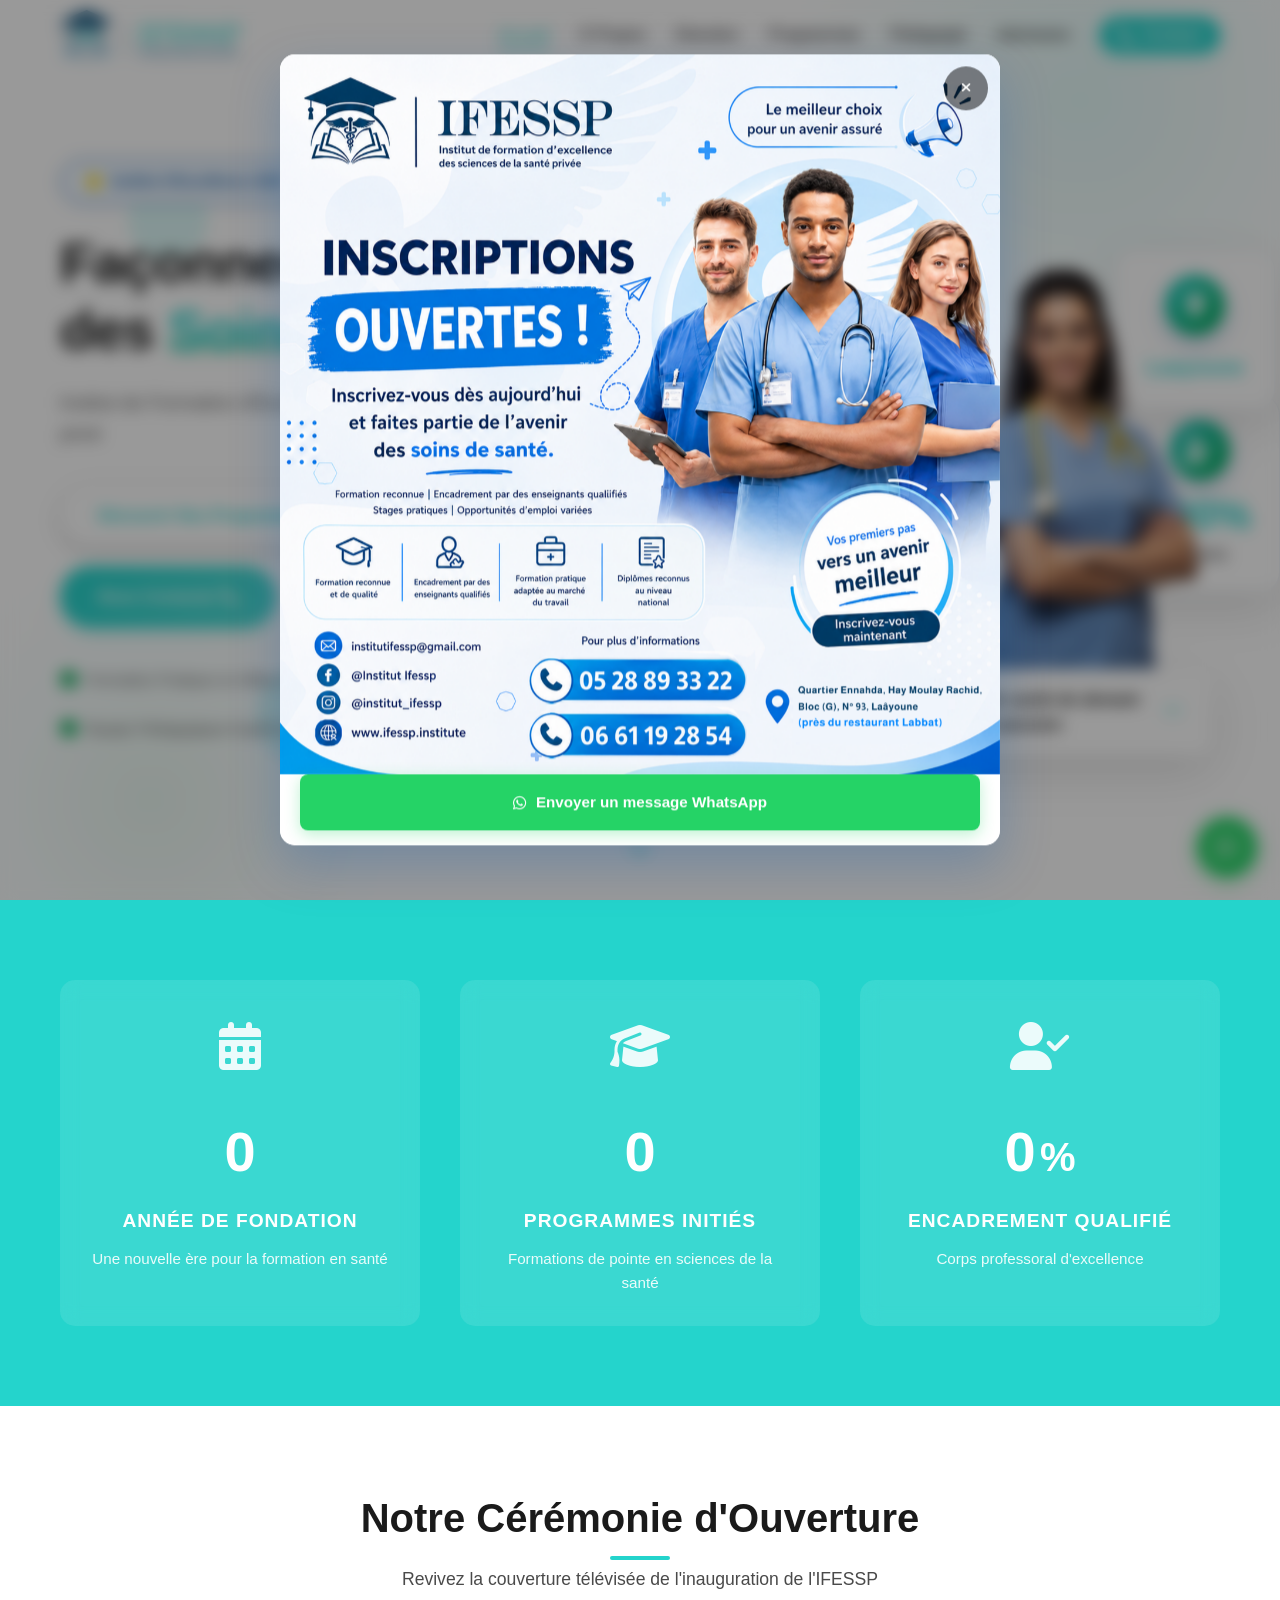
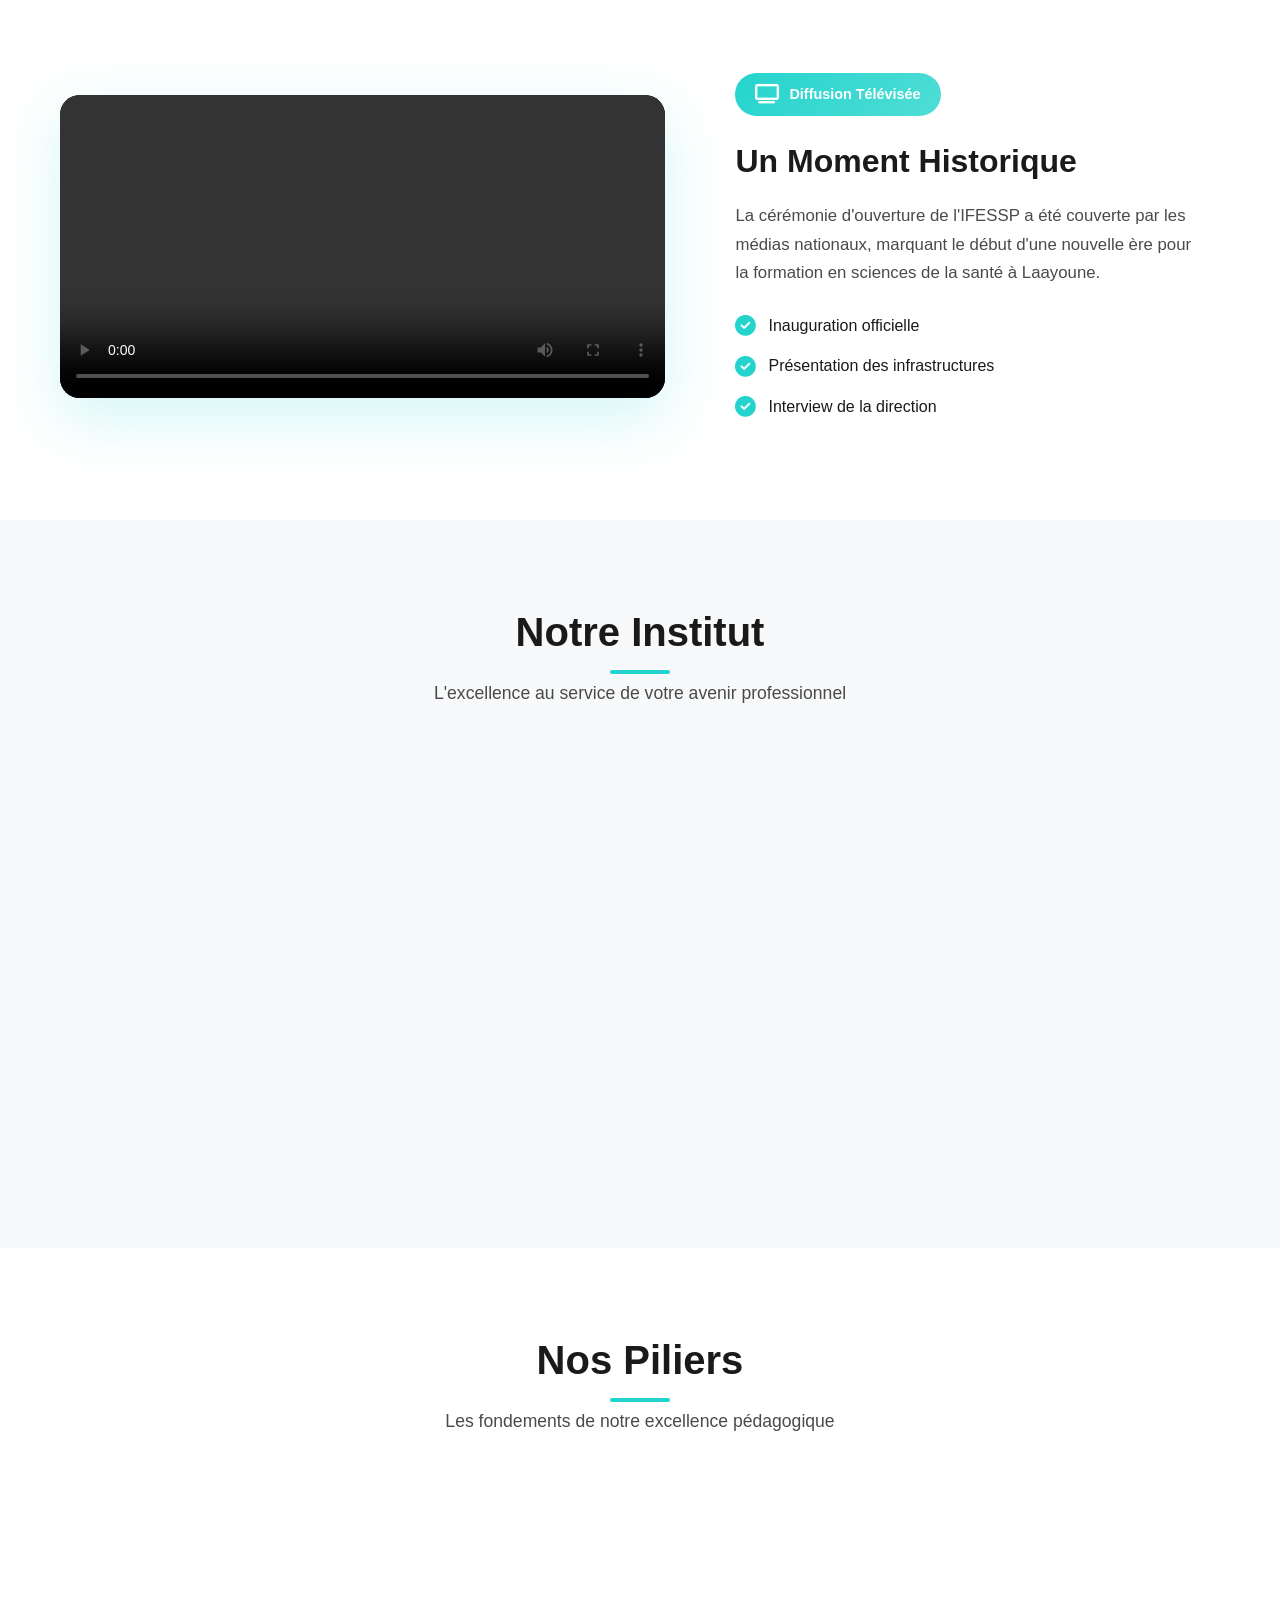
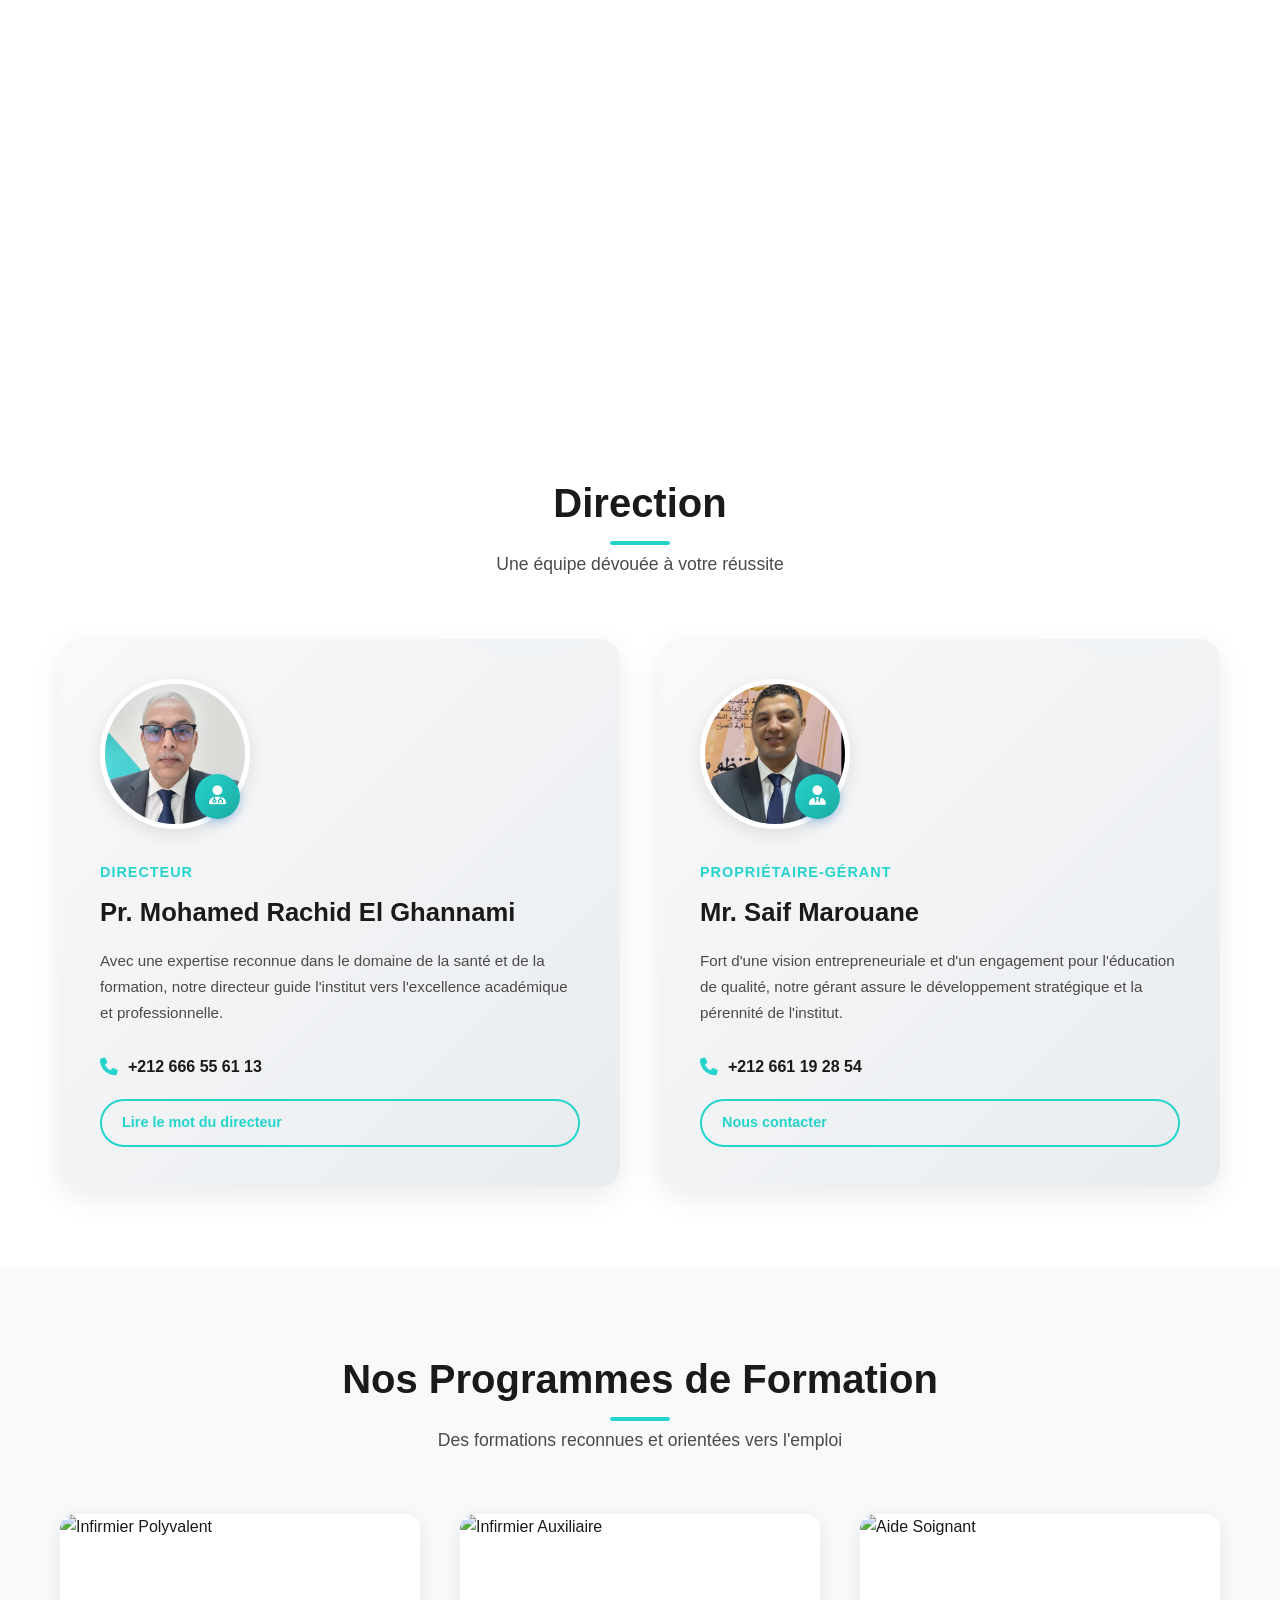
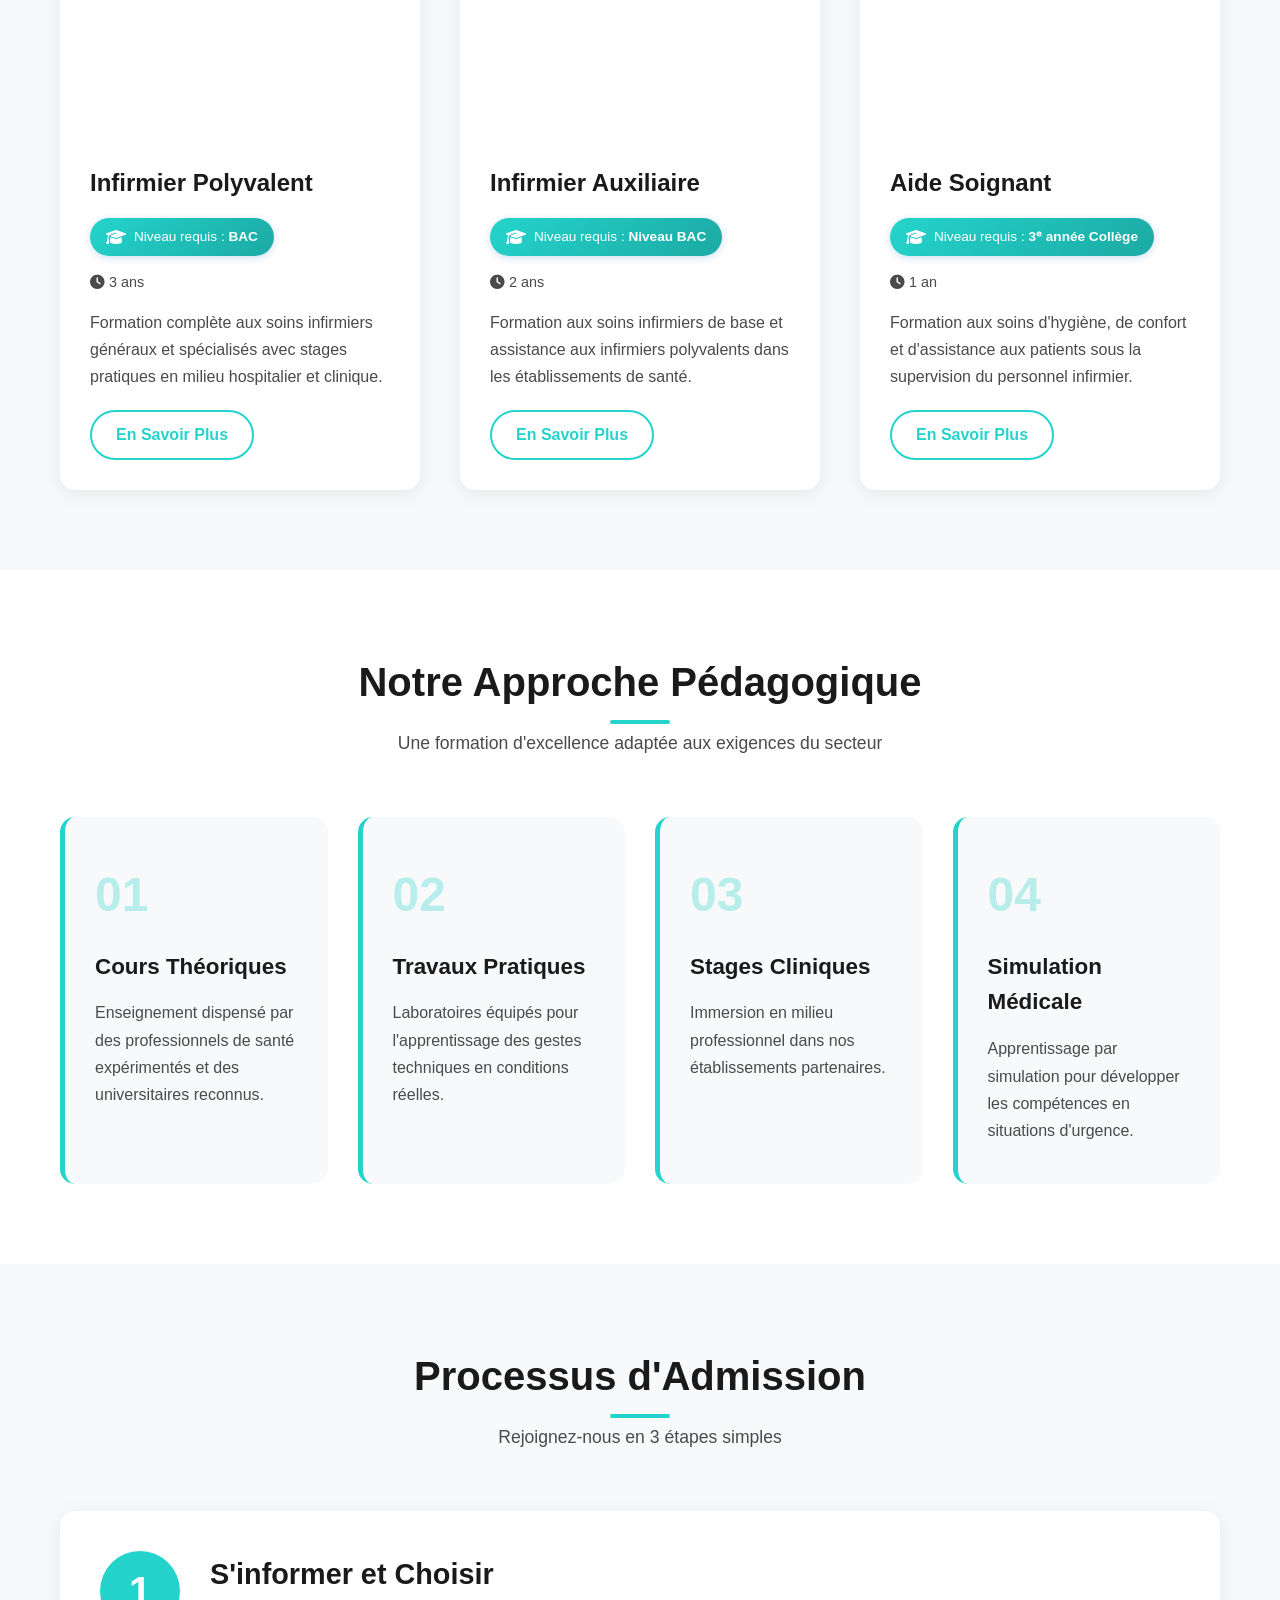
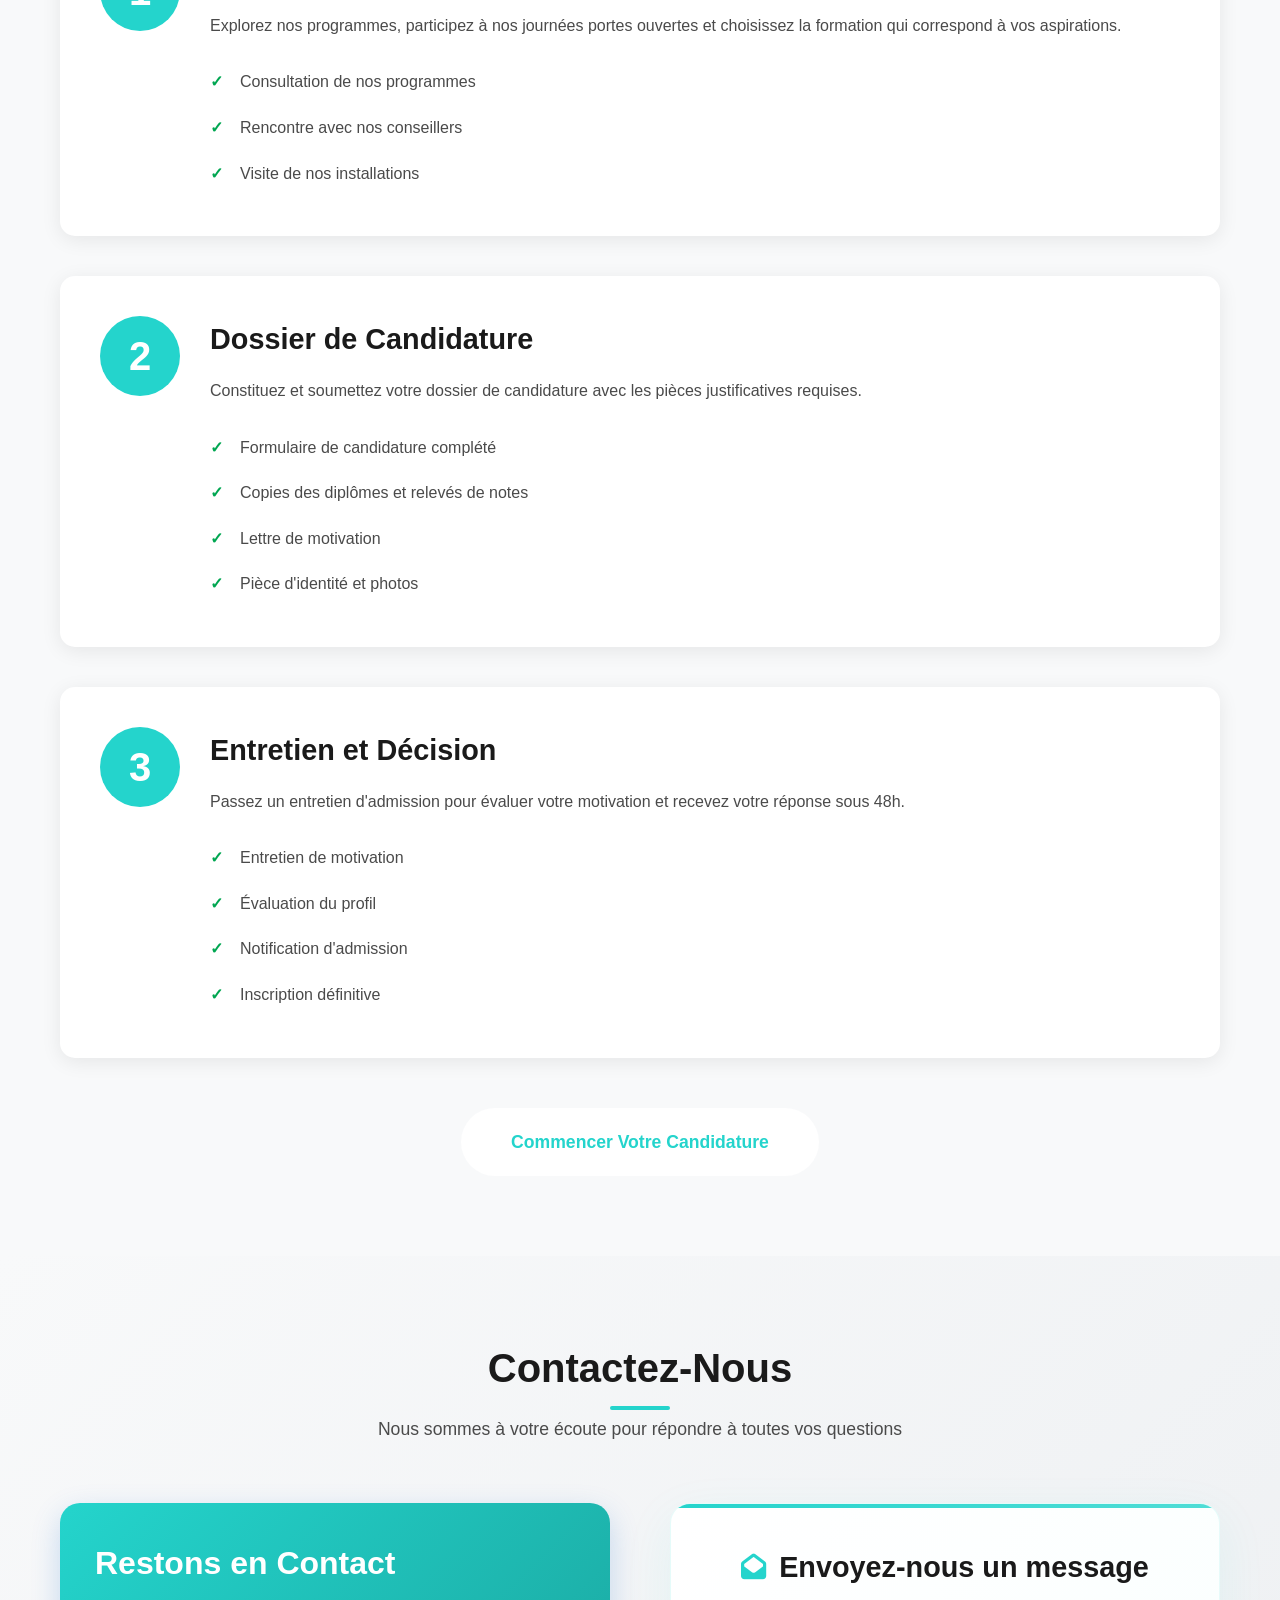
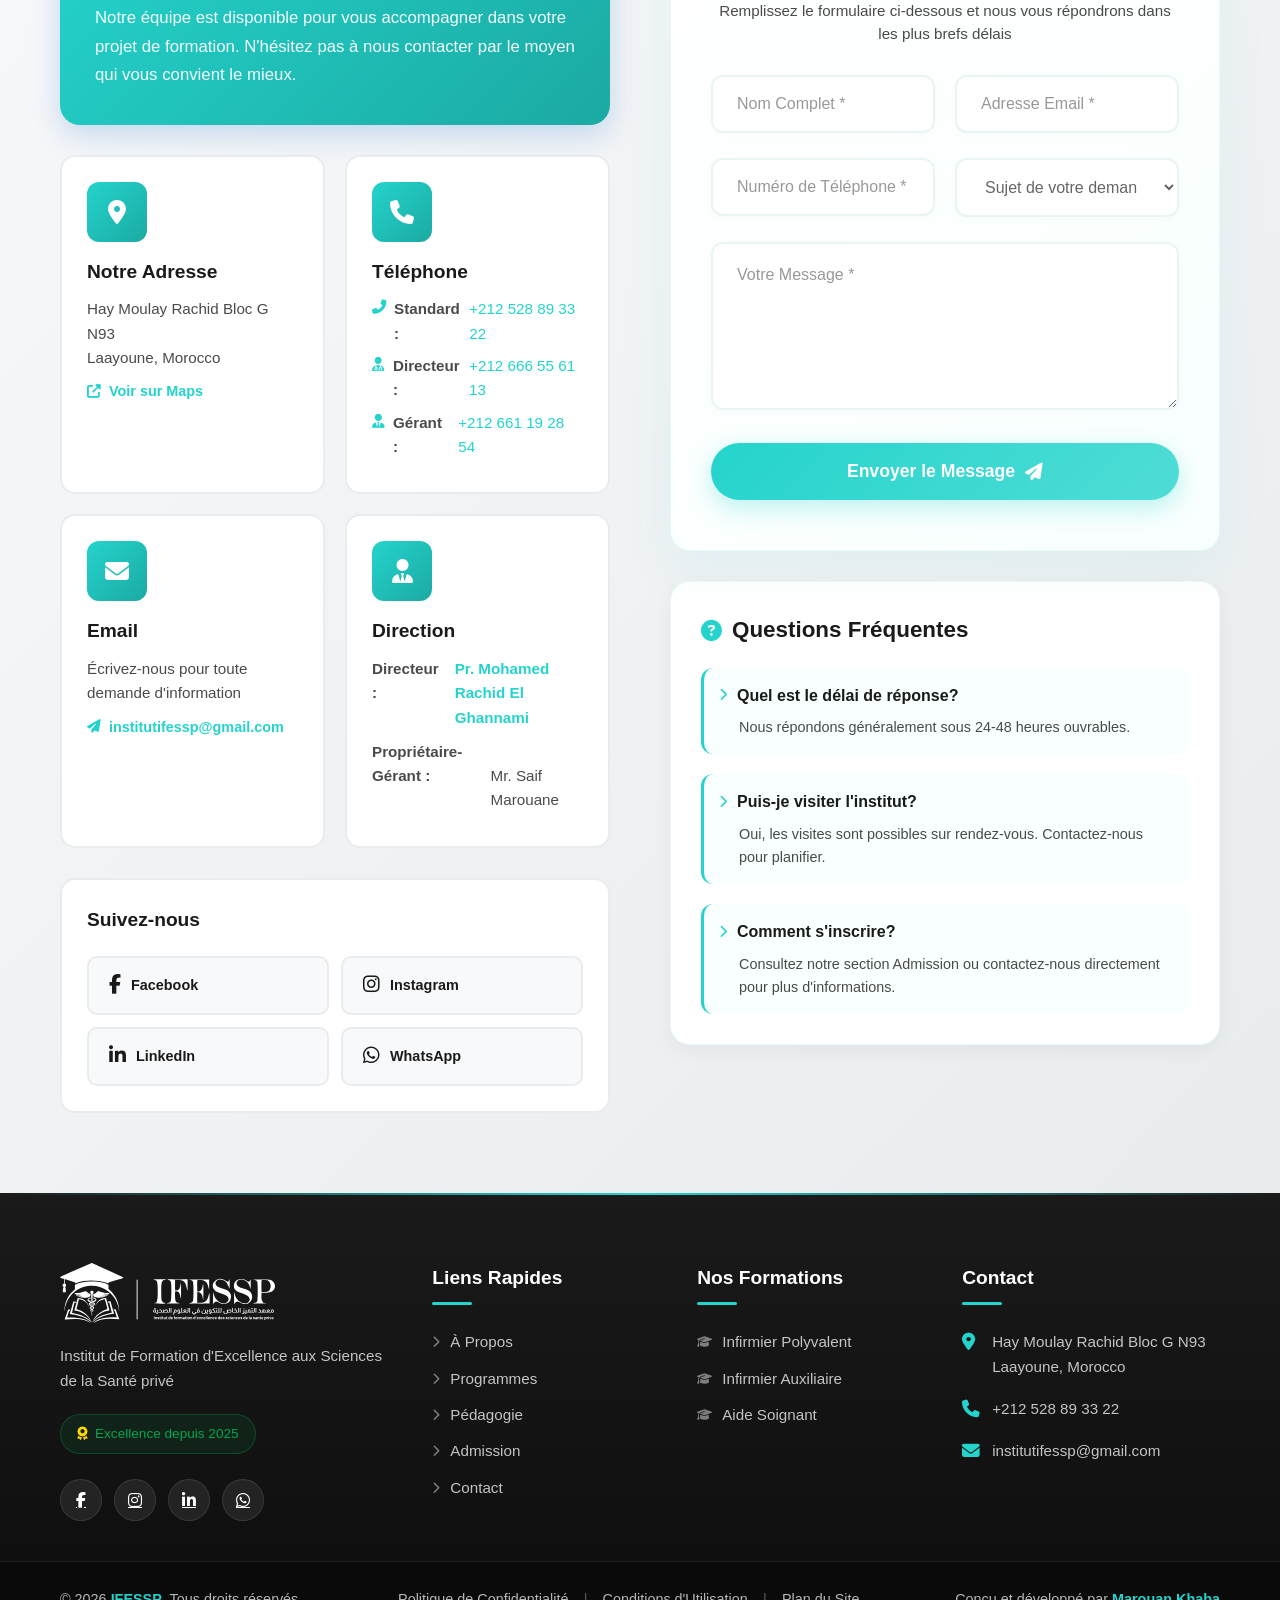
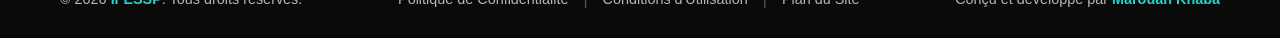
==== commit 6dbca548: "Add welcome ad popup, floating WhatsApp button, and mobile hero spacing fixes. Improve visitor engag" ====
--- a/index.html
+++ b/index.html
@@ -732,6 +732,29 @@
         </div>
     </footer>
 
+    <!-- Welcome Ad Popup -->
+    <div class="notification-backdrop" id="notificationBackdrop"></div>
+    <div class="registration-notification welcome-ad-popup" id="registrationNotification" role="dialog" aria-modal="true">
+        <button class="notification-close welcome-ad-close" id="notificationClose" aria-label="Fermer">
+            <i class="fas fa-times"></i>
+        </button>
+        <div class="notification-body welcome-ad-body">
+            <img src="images/inscriptions-ad.png" alt="Inscriptions ouvertes - IFESSP" class="notification-image">
+        </div>
+        <div class="notification-footer">
+            <a href="https://wa.me/212661192854?text=Bonjour%2C%20je%20souhaite%20m'inscrire%20%C3%A0%20l'IFESSP." class="notification-btn whatsapp-popup-btn" id="notificationWhatsappBtn" target="_blank" rel="noopener noreferrer">
+                <i class="fab fa-whatsapp"></i>
+                <span>Envoyer un message WhatsApp</span>
+            </a>
+        </div>
+    </div>
+
+    <!-- Floating WhatsApp Button -->
+    <a href="https://wa.me/212661192854?text=Bonjour%2C%20je%20souhaite%20m'inscrire%20%C3%A0%20l'IFESSP." class="whatsapp-float" target="_blank" rel="noopener noreferrer" aria-label="Contactez-nous sur WhatsApp">
+        <span class="whatsapp-float-tooltip">Contactez-nous</span>
+        <i class="fab fa-whatsapp"></i>
+    </a>
+
     <!-- EmailJS SDK -->
     <script type="text/javascript" src="https://cdn.jsdelivr.net/npm/@emailjs/browser@4/dist/email.min.js"></script>
     <script src="script.js"></script>
--- a/styles.css
+++ b/styles.css
@@ -3101,7 +3101,7 @@
     
     .hero {
         min-height: auto;
-        padding: 80px 20px 50px;
+        padding: 100px 20px 50px;
     }
     
     .hero-title {
@@ -3356,8 +3356,8 @@
     }
     
     .hero {
-        min-height: 90vh;
-        padding: 40px 0;
+        min-height: auto;
+        padding: 100px 16px 40px;
     }
     
     .hero-badge {
@@ -3654,6 +3654,12 @@
 .notification-backdrop.show {
     opacity: 1;
     visibility: visible;
+    animation: dynamicBackdrop 0.45s ease forwards;
+}
+
+@keyframes dynamicBackdrop {
+    from { opacity: 0; }
+    to { opacity: 1; }
 }
 .registration-notification {
     position: fixed;
@@ -3999,6 +4005,233 @@
     transform: translateX(5px);
 }
 
+/* Welcome Ad Popup */
+.welcome-ad-popup {
+    max-width: 720px;
+    overflow: hidden;
+    transition: none;
+    box-shadow: 0 20px 50px rgba(0, 86, 179, 0.25);
+}
+
+.welcome-ad-popup.show {
+    animation: dynamicPopupIn 0.75s cubic-bezier(0.22, 1, 0.36, 1) forwards;
+}
+
+.welcome-ad-popup.closing {
+    visibility: visible;
+    pointer-events: none;
+    animation: dynamicPopupOut 0.35s cubic-bezier(0.55, 0, 1, 0.45) forwards;
+}
+
+@keyframes dynamicPopupIn {
+    0% {
+        transform: translate(-50%, calc(-50% + 90px)) scale(0.9);
+        opacity: 0;
+    }
+    55% {
+        transform: translate(-50%, calc(-50% - 6px)) scale(1.02);
+        opacity: 1;
+    }
+    100% {
+        transform: translate(-50%, -50%) scale(1);
+        opacity: 1;
+    }
+}
+
+@keyframes dynamicPopupOut {
+    from {
+        transform: translate(-50%, -50%) scale(1);
+        opacity: 1;
+    }
+    to {
+        transform: translate(-50%, calc(-50% + 50px)) scale(0.94);
+        opacity: 0;
+    }
+}
+
+.welcome-ad-body {
+    padding: 0;
+    overflow: hidden;
+    position: relative;
+    border-radius: 15px 15px 0 0;
+}
+
+.welcome-ad-popup .notification-image {
+    width: 100%;
+    height: auto;
+    display: block;
+    animation: dynamicImageIn 0.55s cubic-bezier(0.22, 1, 0.36, 1) 0.15s both;
+}
+
+@keyframes dynamicImageIn {
+    from {
+        transform: scale(1.06) translateY(12px);
+        opacity: 0;
+    }
+    to {
+        transform: scale(1) translateY(0);
+        opacity: 1;
+    }
+}
+
+.welcome-ad-popup .notification-footer {
+    animation: dynamicFooterIn 0.5s cubic-bezier(0.22, 1, 0.36, 1) 0.3s both;
+}
+
+@keyframes dynamicFooterIn {
+    from {
+        transform: translateY(24px);
+        opacity: 0;
+    }
+    to {
+        transform: translateY(0);
+        opacity: 1;
+    }
+}
+
+.welcome-ad-close {
+    background: rgba(0, 0, 0, 0.5);
+    animation: dynamicCloseBtnIn 0.35s ease 0.45s both;
+}
+
+@keyframes dynamicCloseBtnIn {
+    from {
+        opacity: 0;
+        transform: scale(0.6);
+    }
+    to {
+        opacity: 1;
+        transform: scale(1);
+    }
+}
+
+.welcome-ad-close:hover {
+    background: rgba(0, 0, 0, 0.7);
+}
+
+.whatsapp-popup-btn {
+    background: #25D366;
+    box-shadow: 0 4px 15px rgba(37, 211, 102, 0.3);
+}
+
+.whatsapp-popup-btn:hover {
+    background: #1ebe57;
+    box-shadow: 0 6px 20px rgba(37, 211, 102, 0.4);
+    transform: translateY(-2px);
+}
+
+/* Floating WhatsApp Button */
+.whatsapp-float {
+    position: fixed;
+    bottom: 24px;
+    right: 24px;
+    width: 58px;
+    height: 58px;
+    background: #25D366;
+    color: #fff;
+    border-radius: 50%;
+    display: flex;
+    align-items: center;
+    justify-content: center;
+    font-size: 1.75rem;
+    text-decoration: none;
+    z-index: 9000;
+    box-shadow: 0 4px 20px rgba(37, 211, 102, 0.45);
+    transition: transform 0.3s ease, box-shadow 0.3s ease, background 0.3s ease;
+    animation: whatsappFloatIn 0.5s cubic-bezier(0.22, 1, 0.36, 1) 1s both;
+}
+
+.whatsapp-float::before {
+    content: '';
+    position: absolute;
+    inset: -4px;
+    border-radius: 50%;
+    border: 2px solid rgba(37, 211, 102, 0.4);
+    animation: whatsappPulse 2s ease-out infinite;
+}
+
+@keyframes whatsappFloatIn {
+    from {
+        opacity: 0;
+        transform: scale(0) translateY(20px);
+    }
+    to {
+        opacity: 1;
+        transform: scale(1) translateY(0);
+    }
+}
+
+@keyframes whatsappPulse {
+    0% {
+        transform: scale(1);
+        opacity: 0.6;
+    }
+    100% {
+        transform: scale(1.4);
+        opacity: 0;
+    }
+}
+
+.whatsapp-float:hover {
+    background: #1ebe57;
+    transform: scale(1.08);
+    box-shadow: 0 6px 28px rgba(37, 211, 102, 0.55);
+}
+
+.whatsapp-float i {
+    position: relative;
+    z-index: 1;
+}
+
+.whatsapp-float-tooltip {
+    position: absolute;
+    right: calc(100% + 12px);
+    background: #fff;
+    color: #333;
+    padding: 8px 14px;
+    border-radius: 8px;
+    font-size: 0.85rem;
+    font-weight: 600;
+    white-space: nowrap;
+    box-shadow: 0 4px 15px rgba(0, 0, 0, 0.12);
+    opacity: 0;
+    visibility: hidden;
+    transform: translateX(8px);
+    transition: all 0.25s ease;
+    font-family: inherit;
+    pointer-events: none;
+}
+
+.whatsapp-float-tooltip::after {
+    content: '';
+    position: absolute;
+    right: -6px;
+    top: 50%;
+    transform: translateY(-50%);
+    border: 6px solid transparent;
+    border-left-color: #fff;
+}
+
+.whatsapp-float:hover .whatsapp-float-tooltip {
+    opacity: 1;
+    visibility: visible;
+    transform: translateX(0);
+}
+
+@media (max-width: 480px) {
+    .whatsapp-float {
+        bottom: 18px;
+        right: 18px;
+        width: 52px;
+        height: 52px;
+        font-size: 1.5rem;
+    }
+
+    .whatsapp-float-tooltip {
+        display: none;
+    }
+}
+
 /* Pricing Styles */
 .pricing-list {
     margin-bottom: 20px;
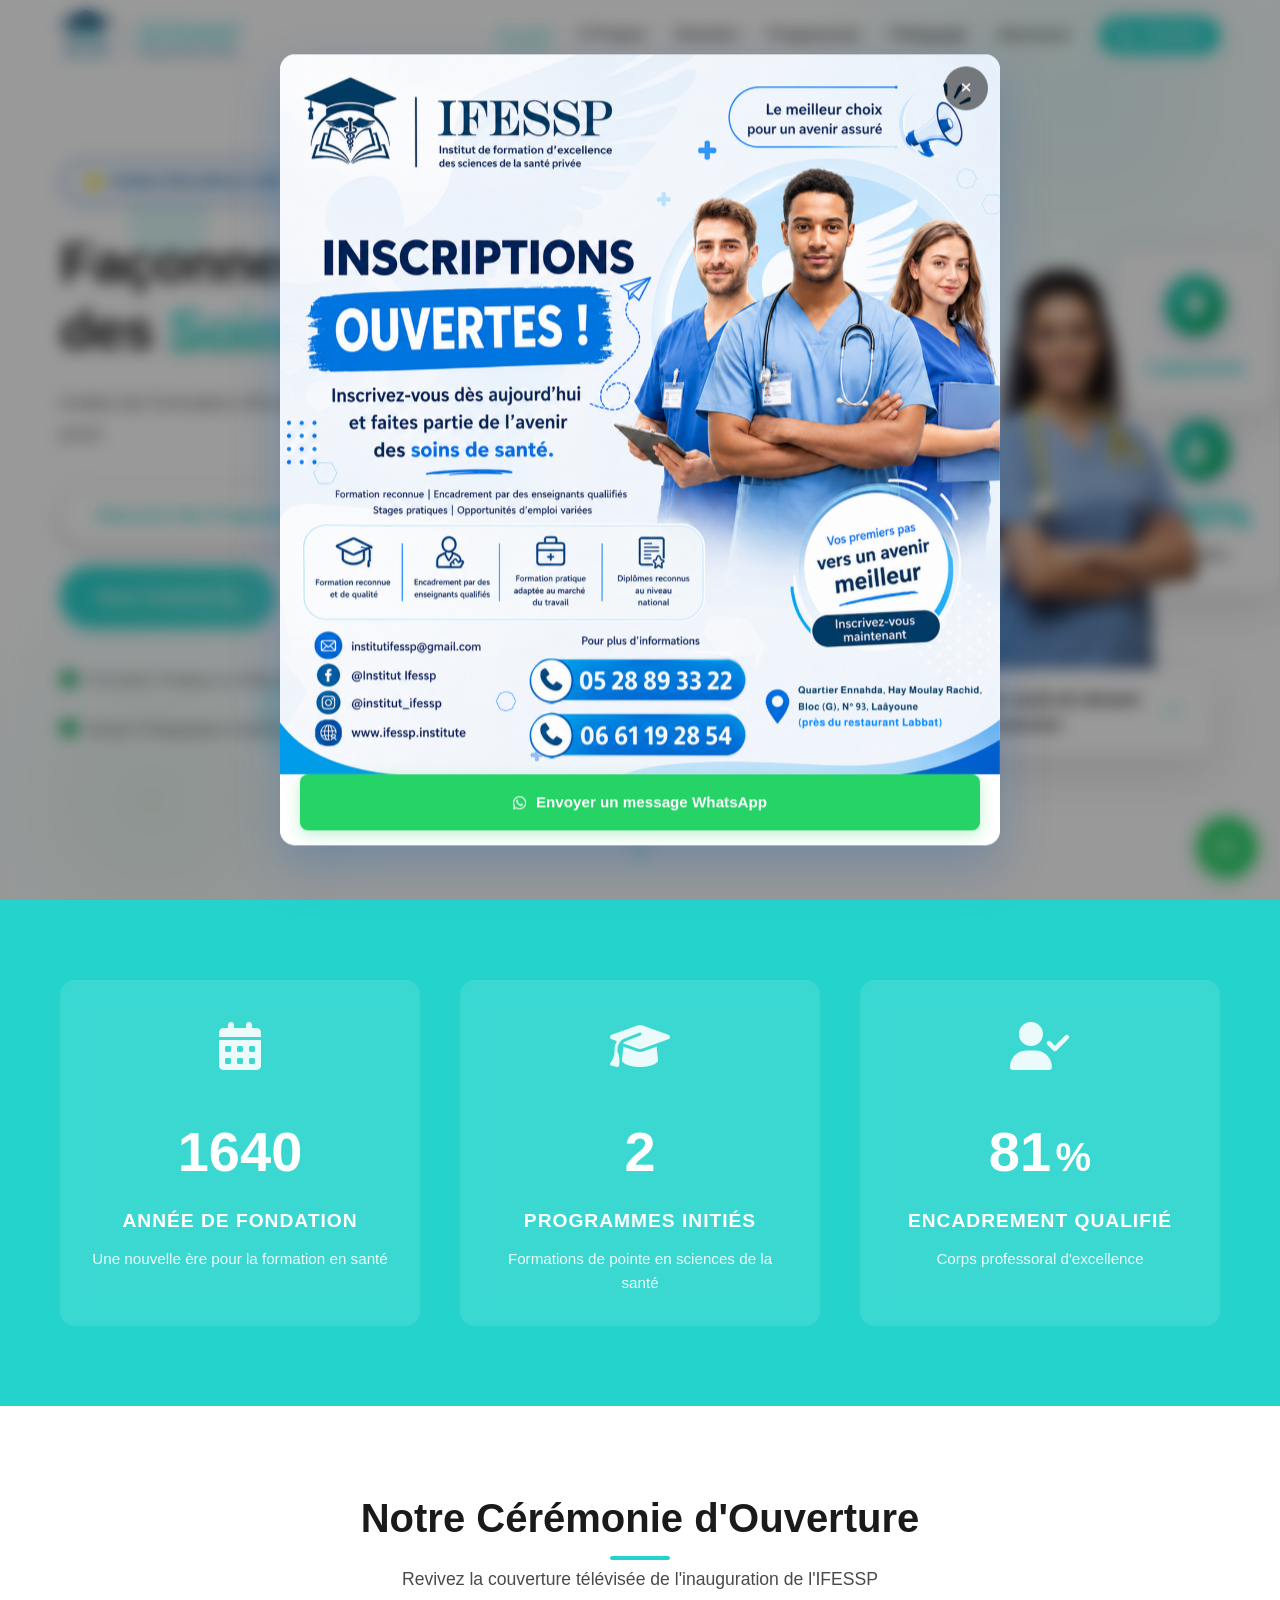
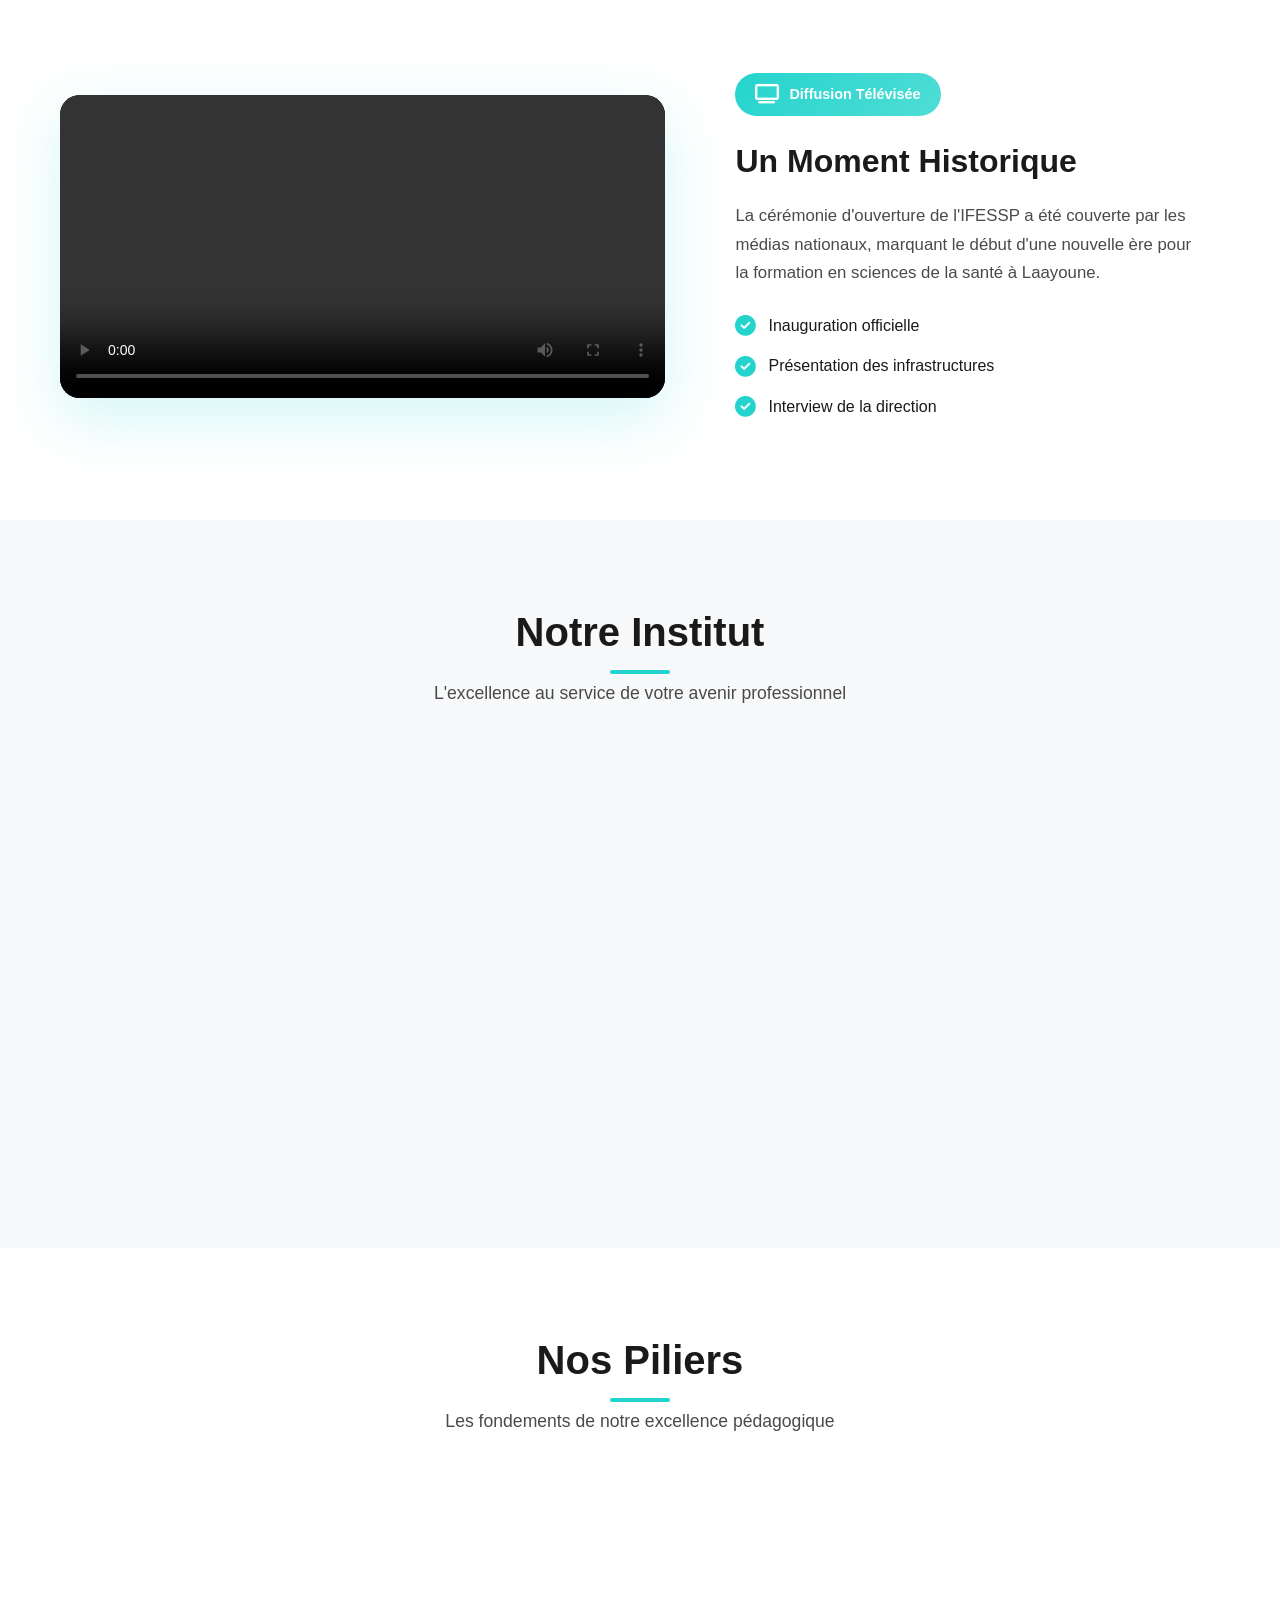
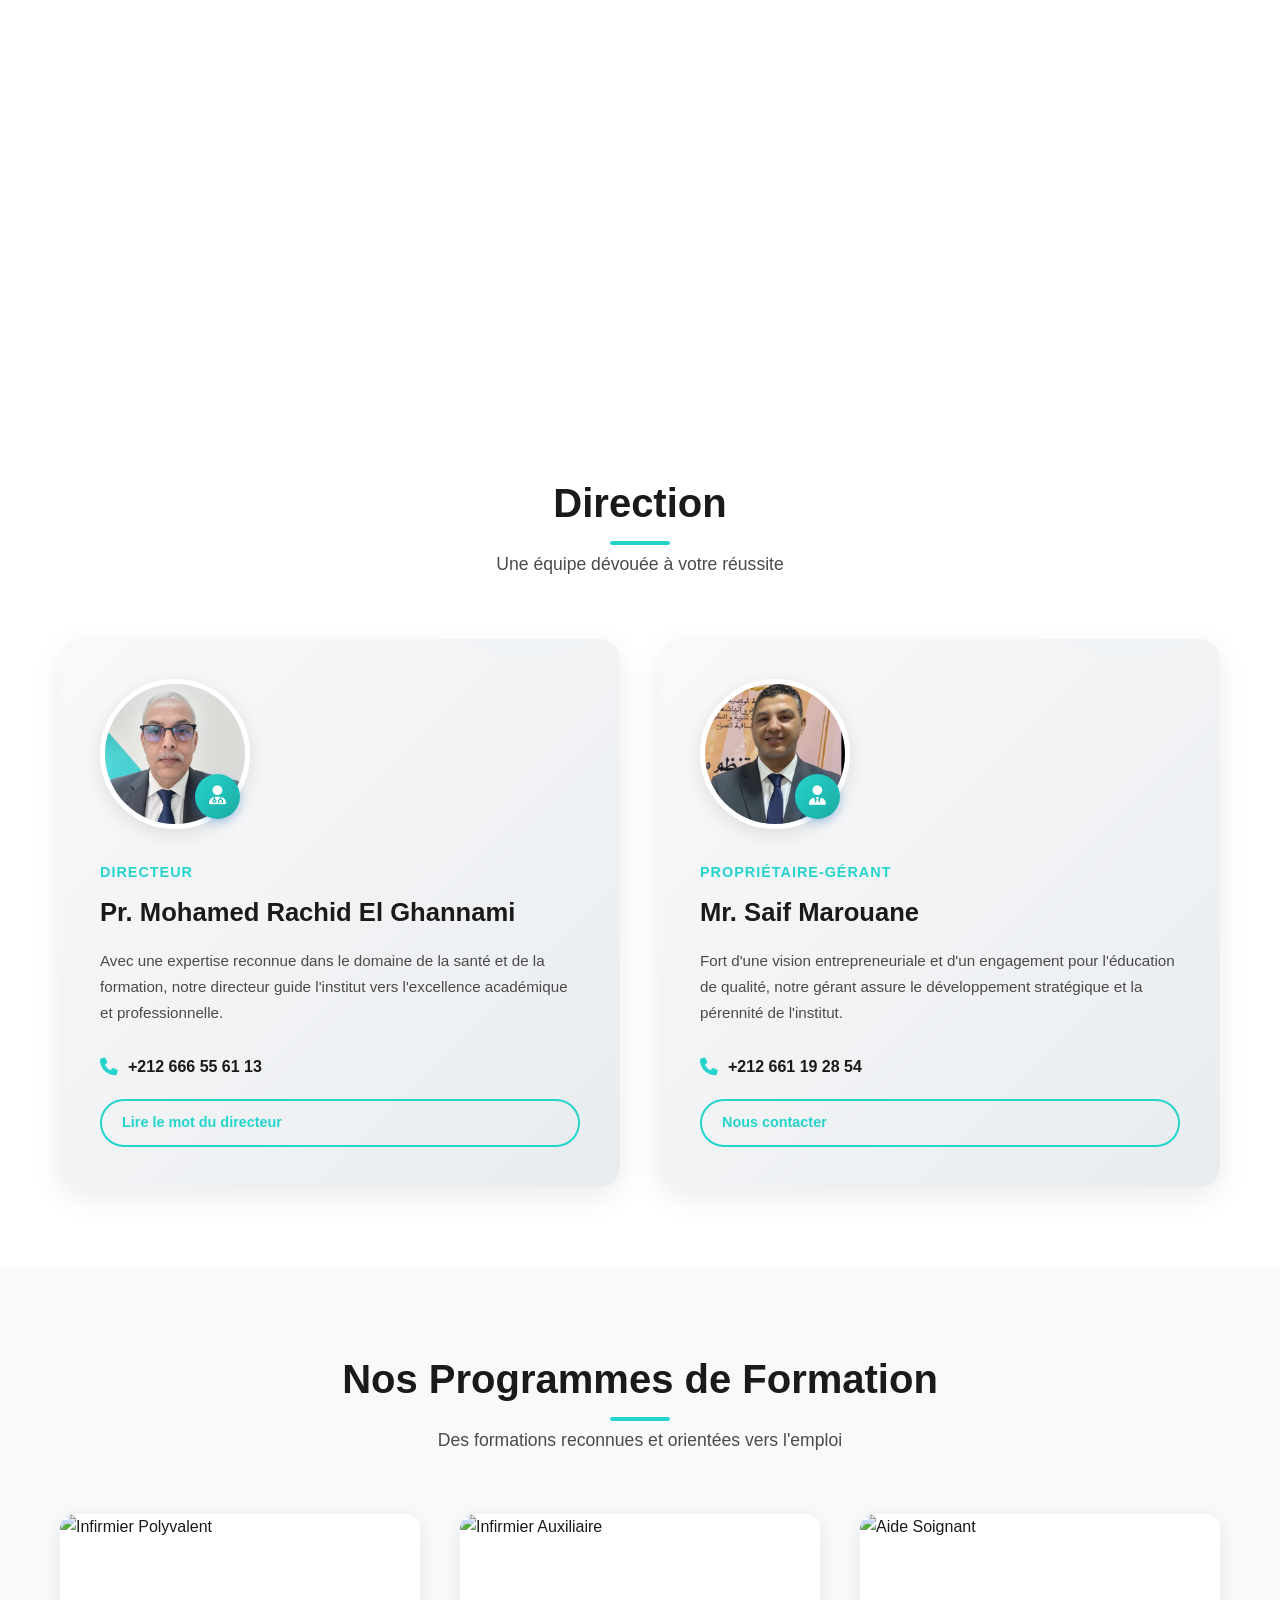
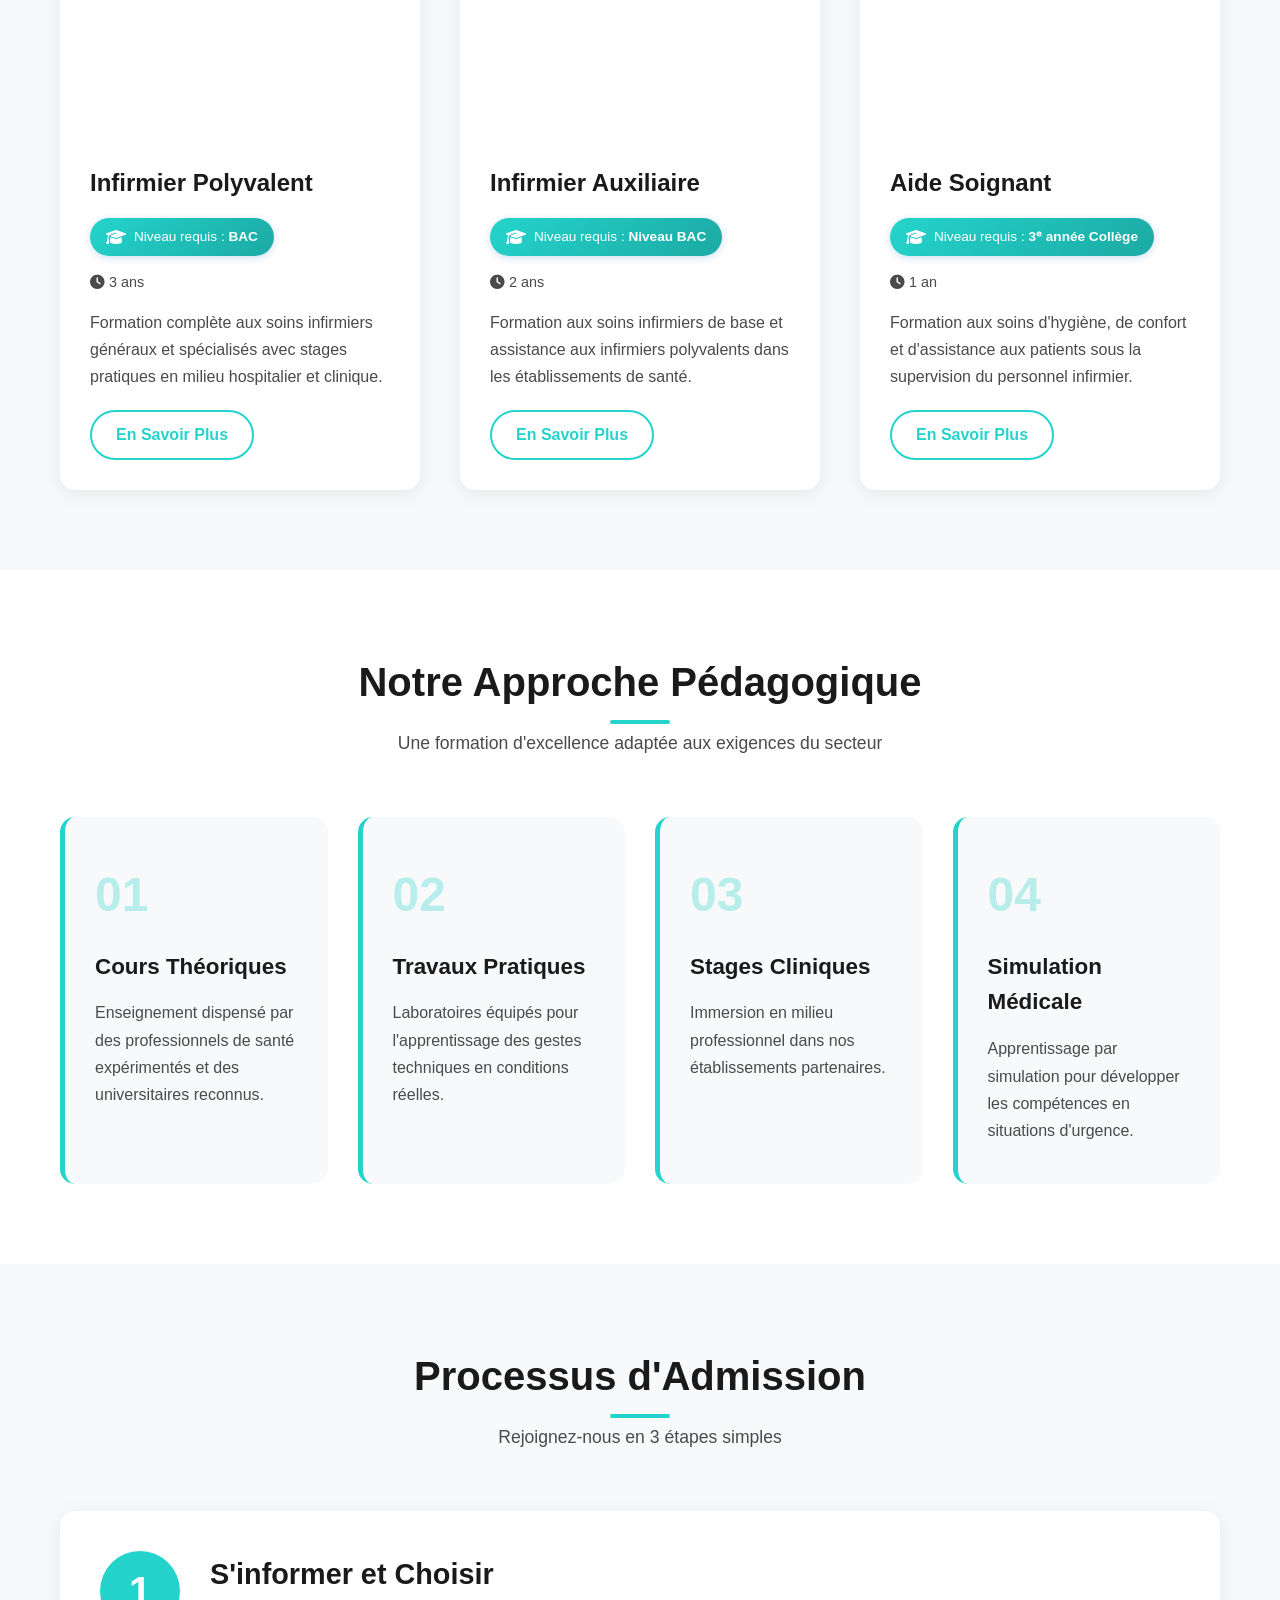
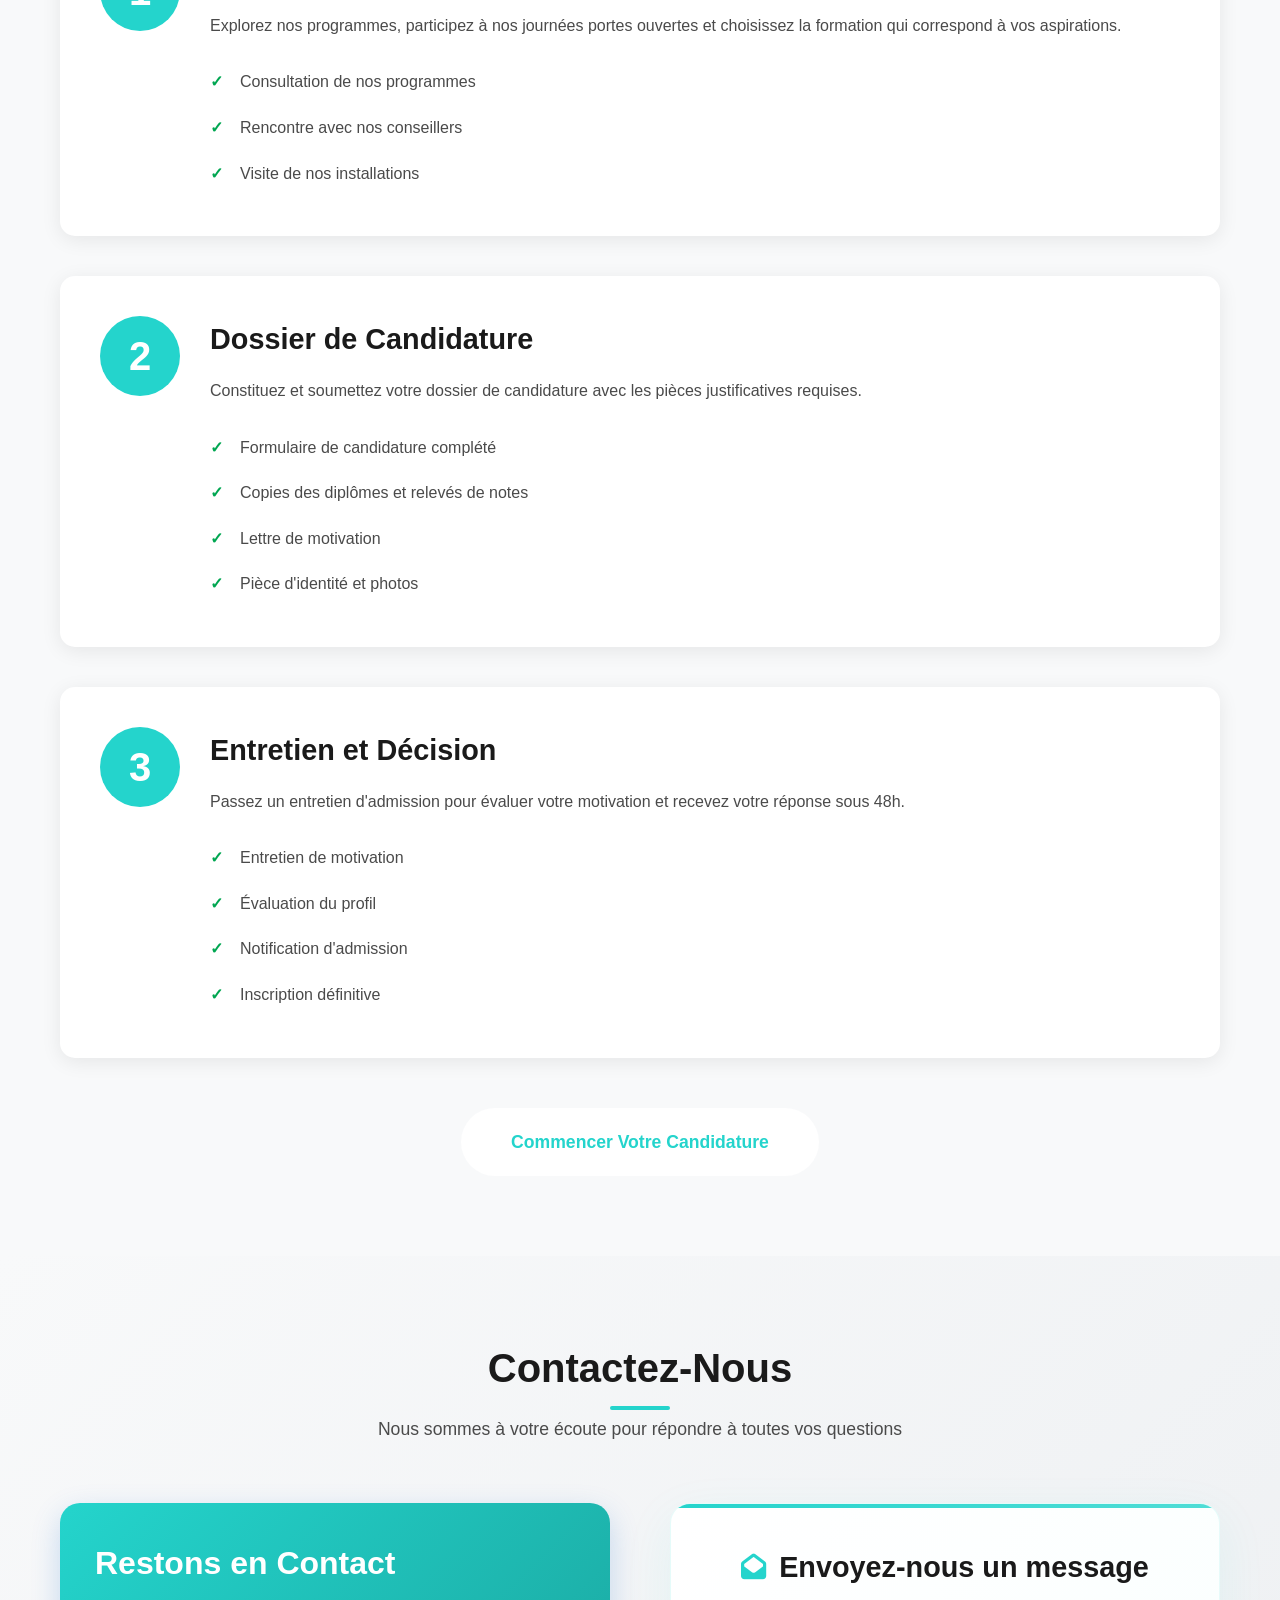
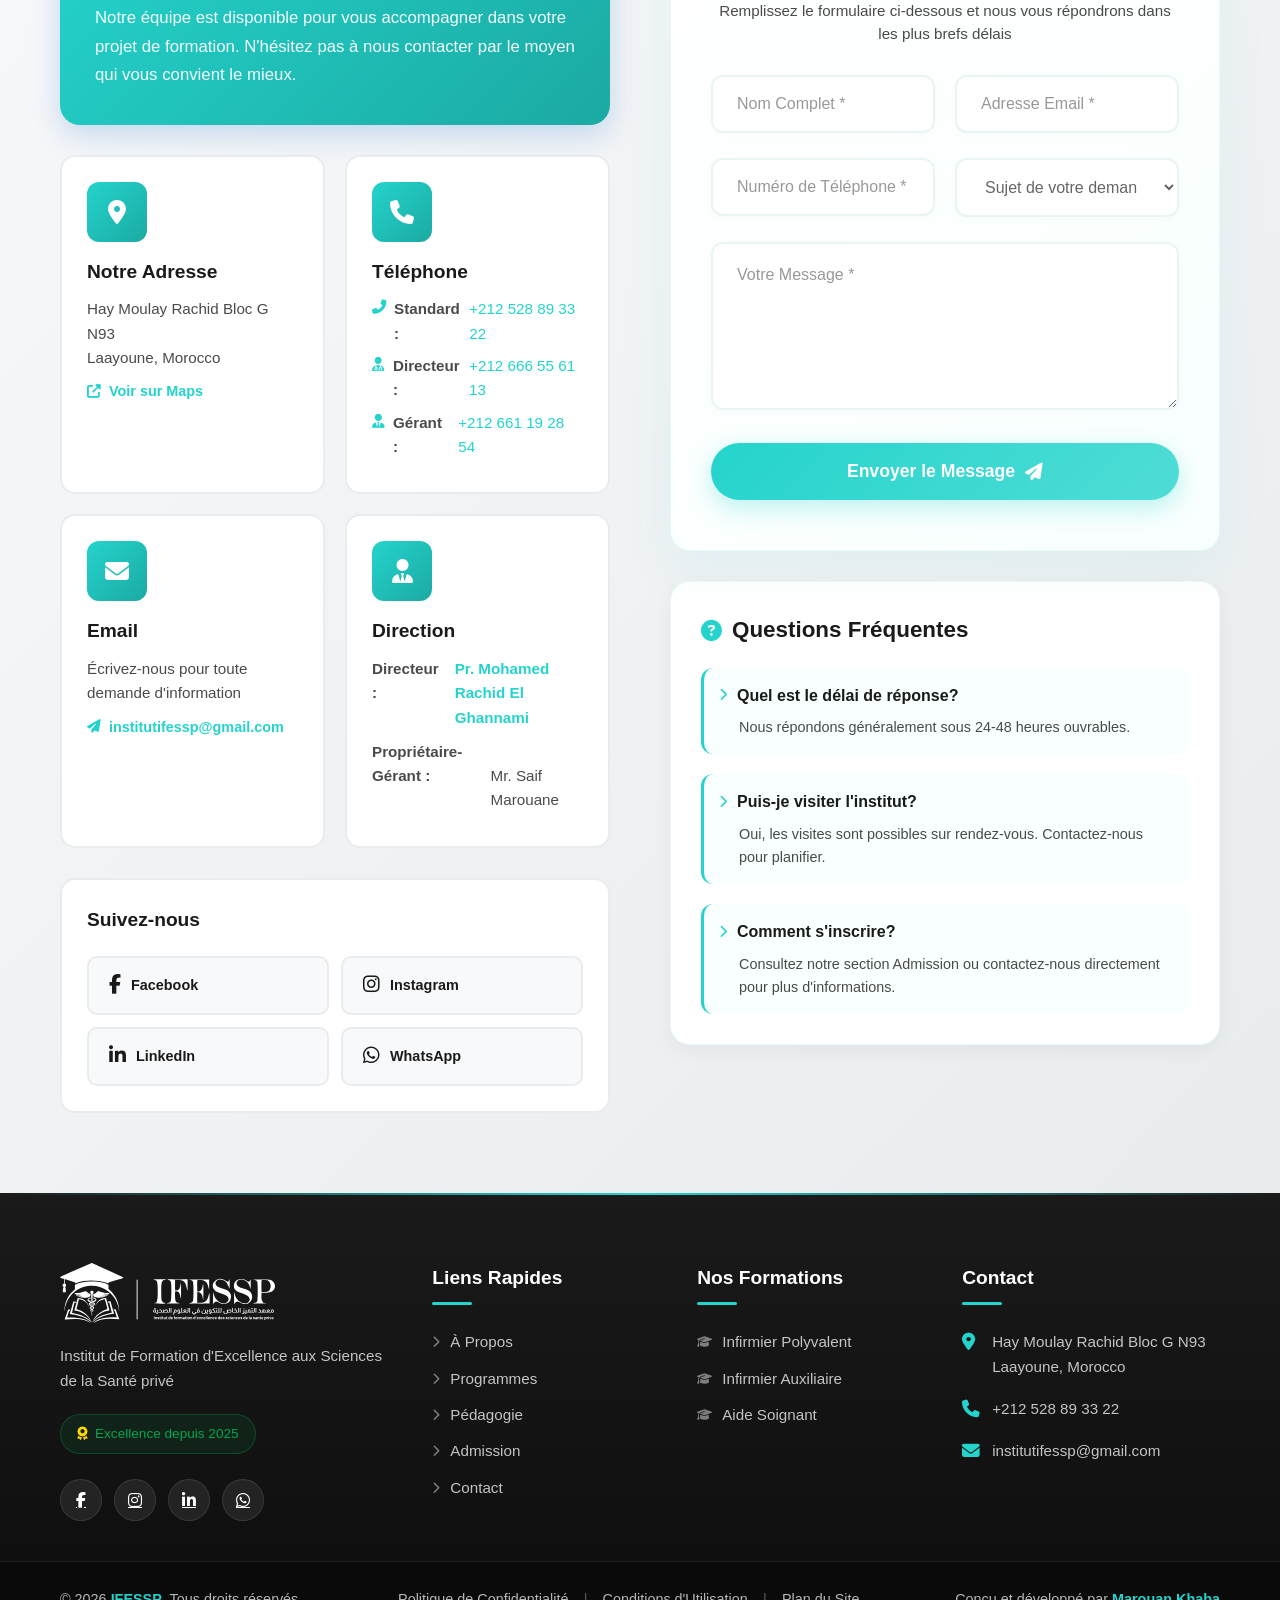
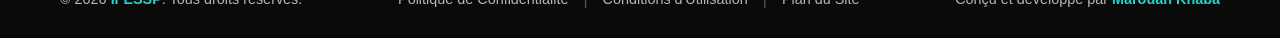
==== commit 2ae00d6a: "Point footer developer credit to WhatsApp instead of personal website. Makes the Marouan Khaba foote" ====
--- a/index.html
+++ b/index.html
@@ -725,7 +725,7 @@
                         <a href="#accueil">Plan du Site</a>
                     </div>
                     <div class="footer-credit">
-                        <p>Conçu et développé par <a href="https://www.marouan.khaba.online/" target="_blank" class="developer-link">Marouan Khaba</a></p>
+                        <p>Conçu et développé par <a href="https://wa.me/212644682293" target="_blank" rel="noopener noreferrer" class="developer-link">Marouan Khaba</a></p>
                     </div>
                 </div>
             </div>
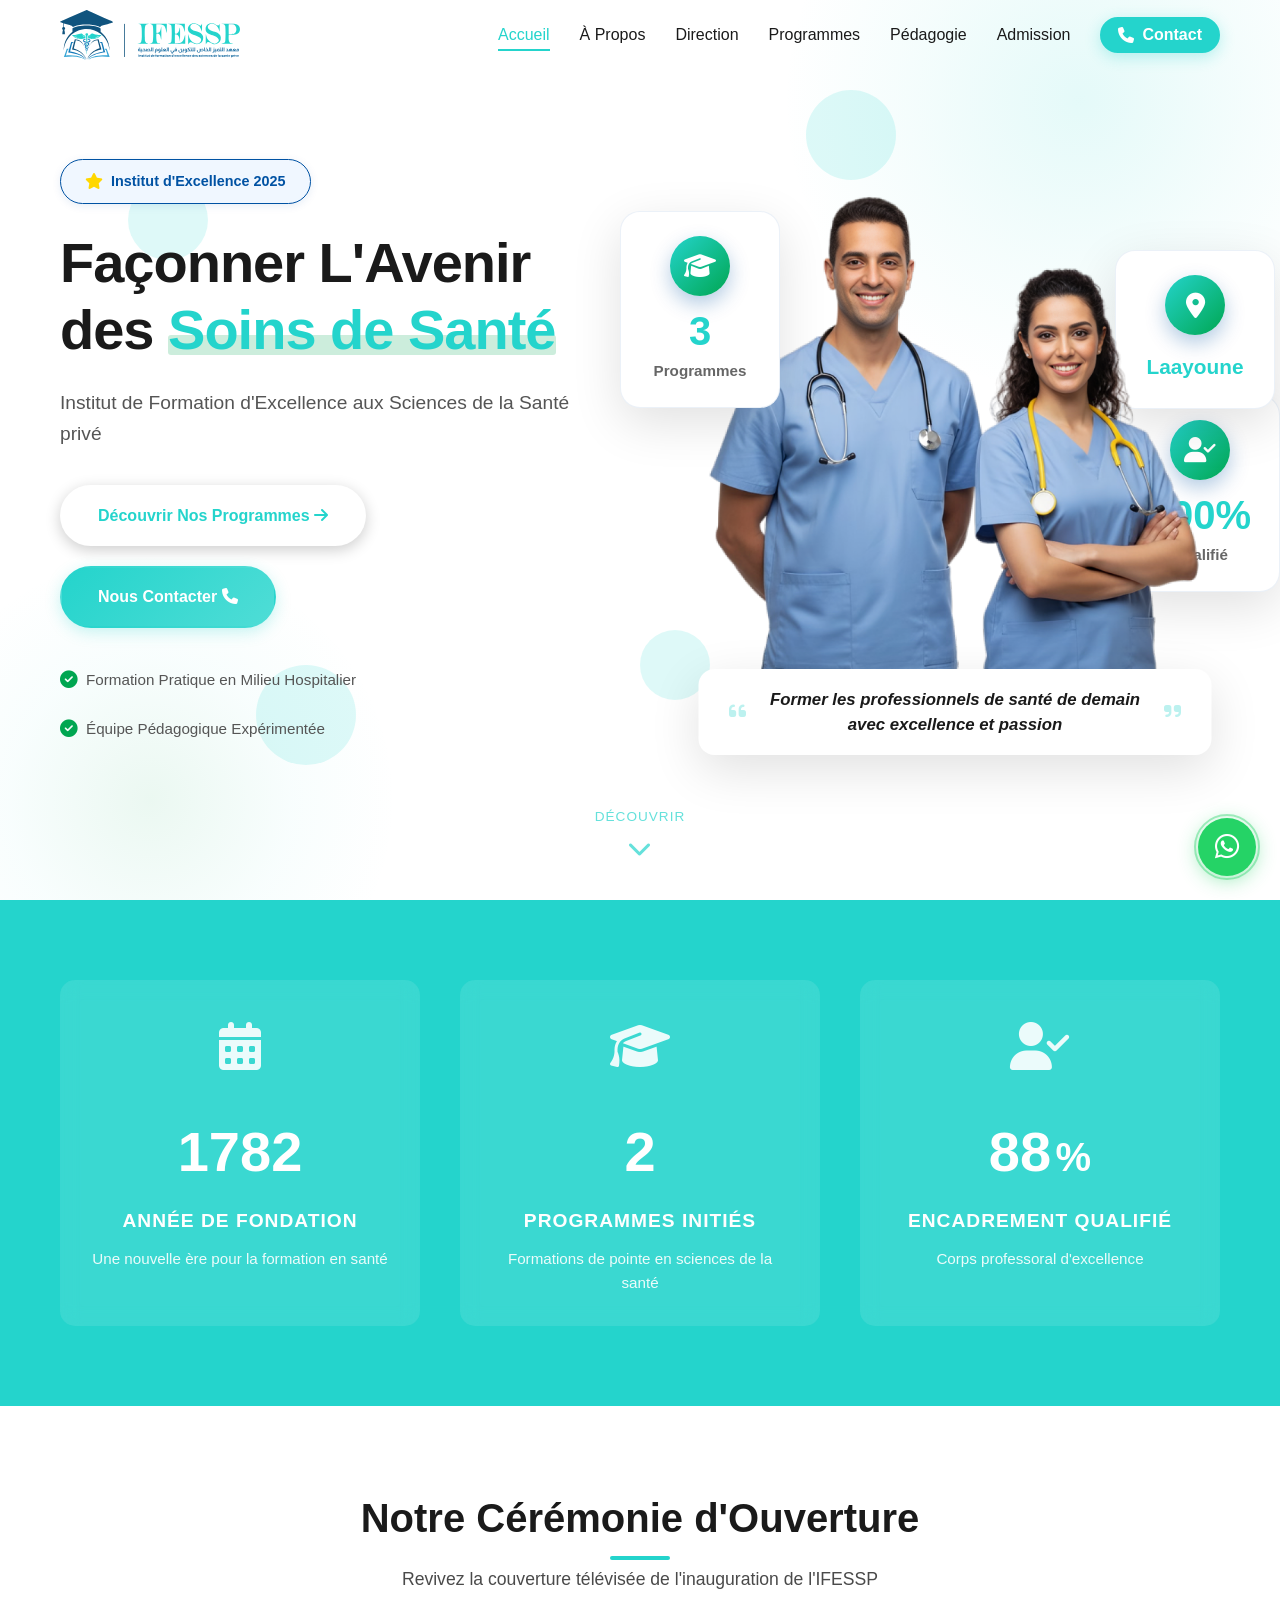
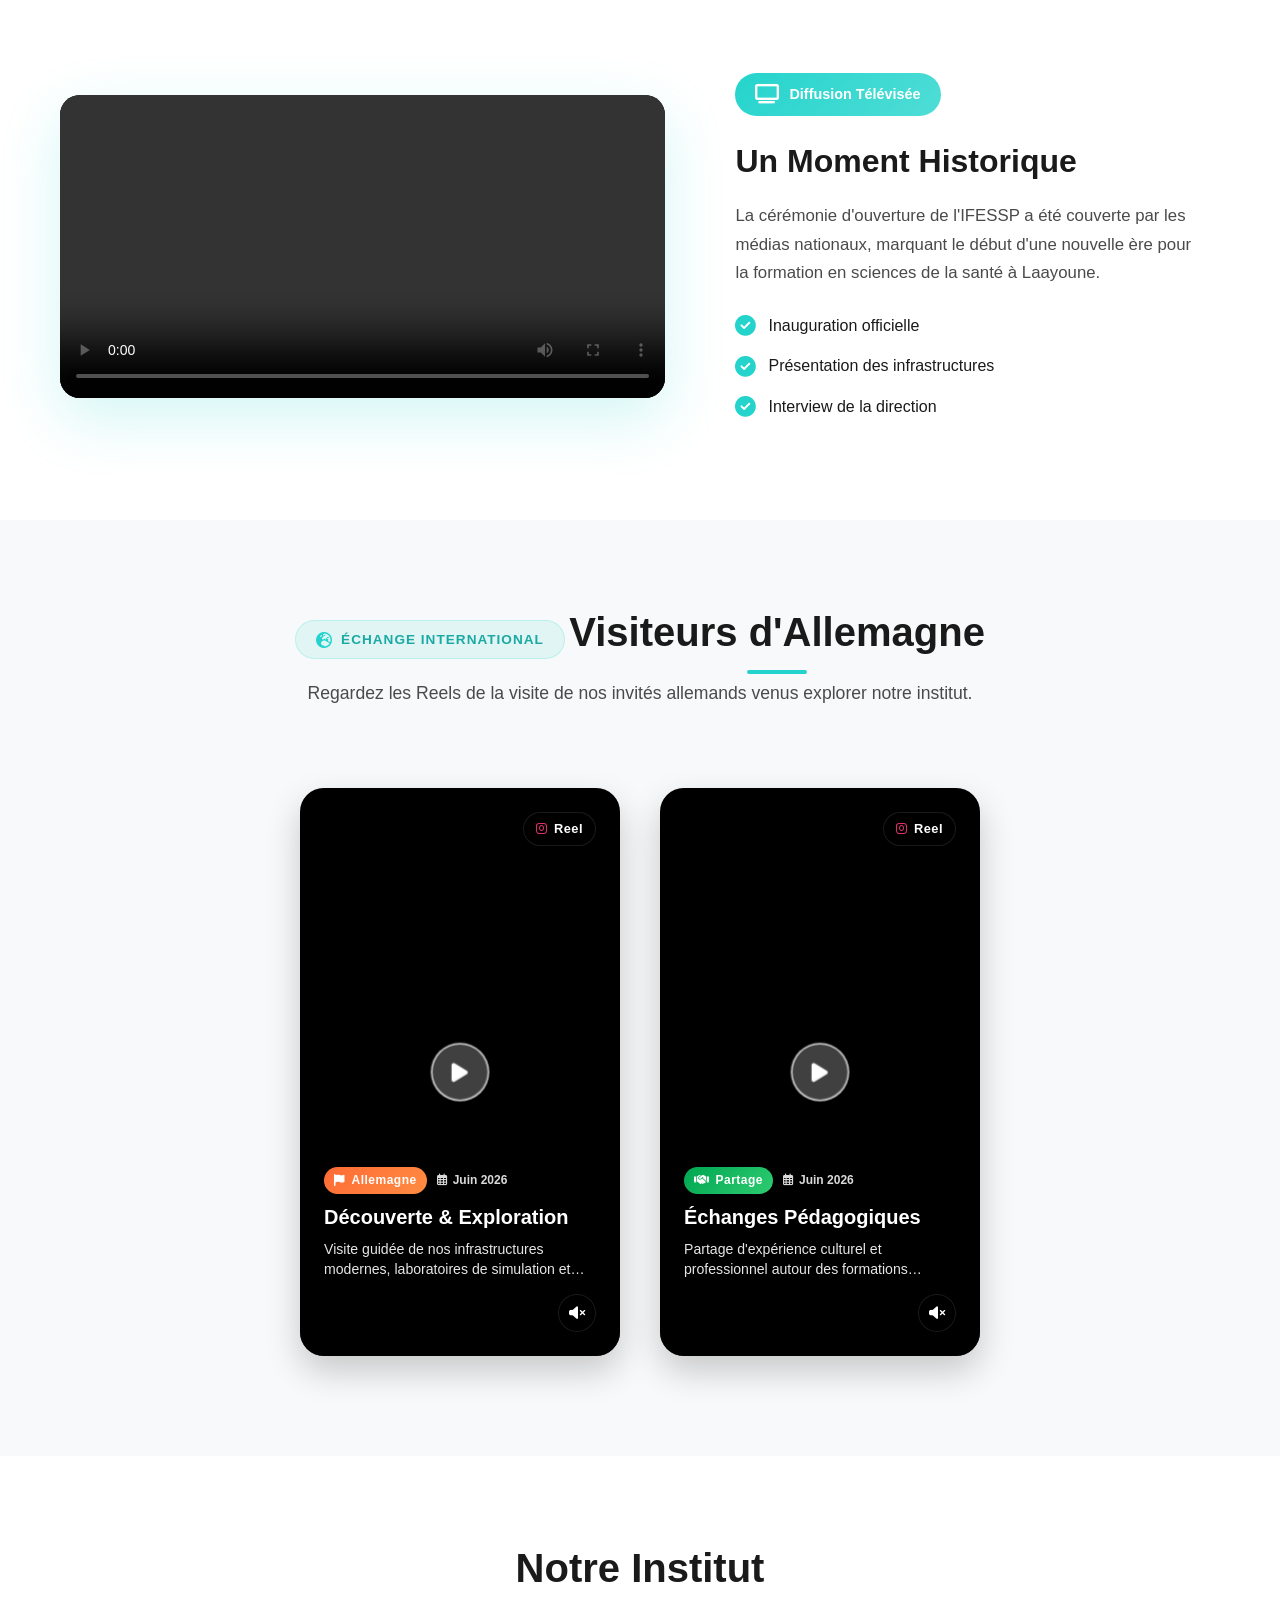
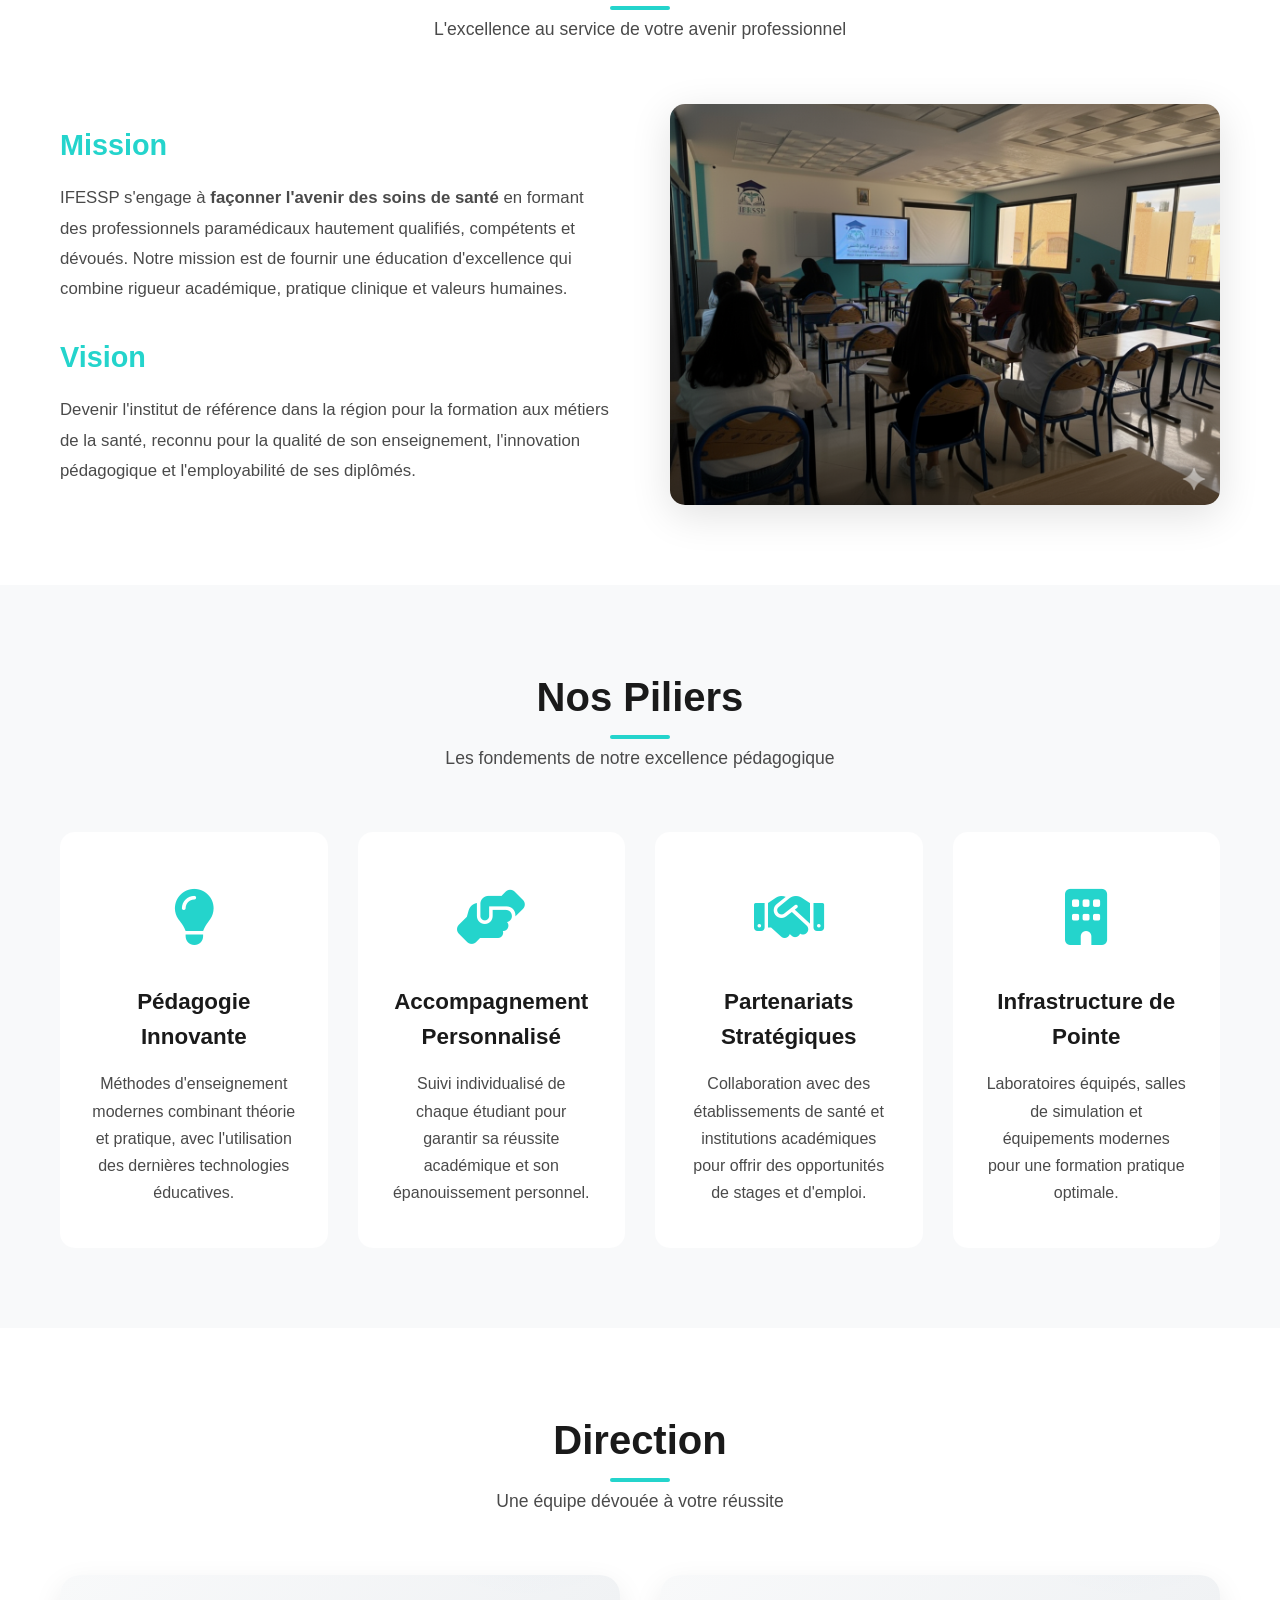
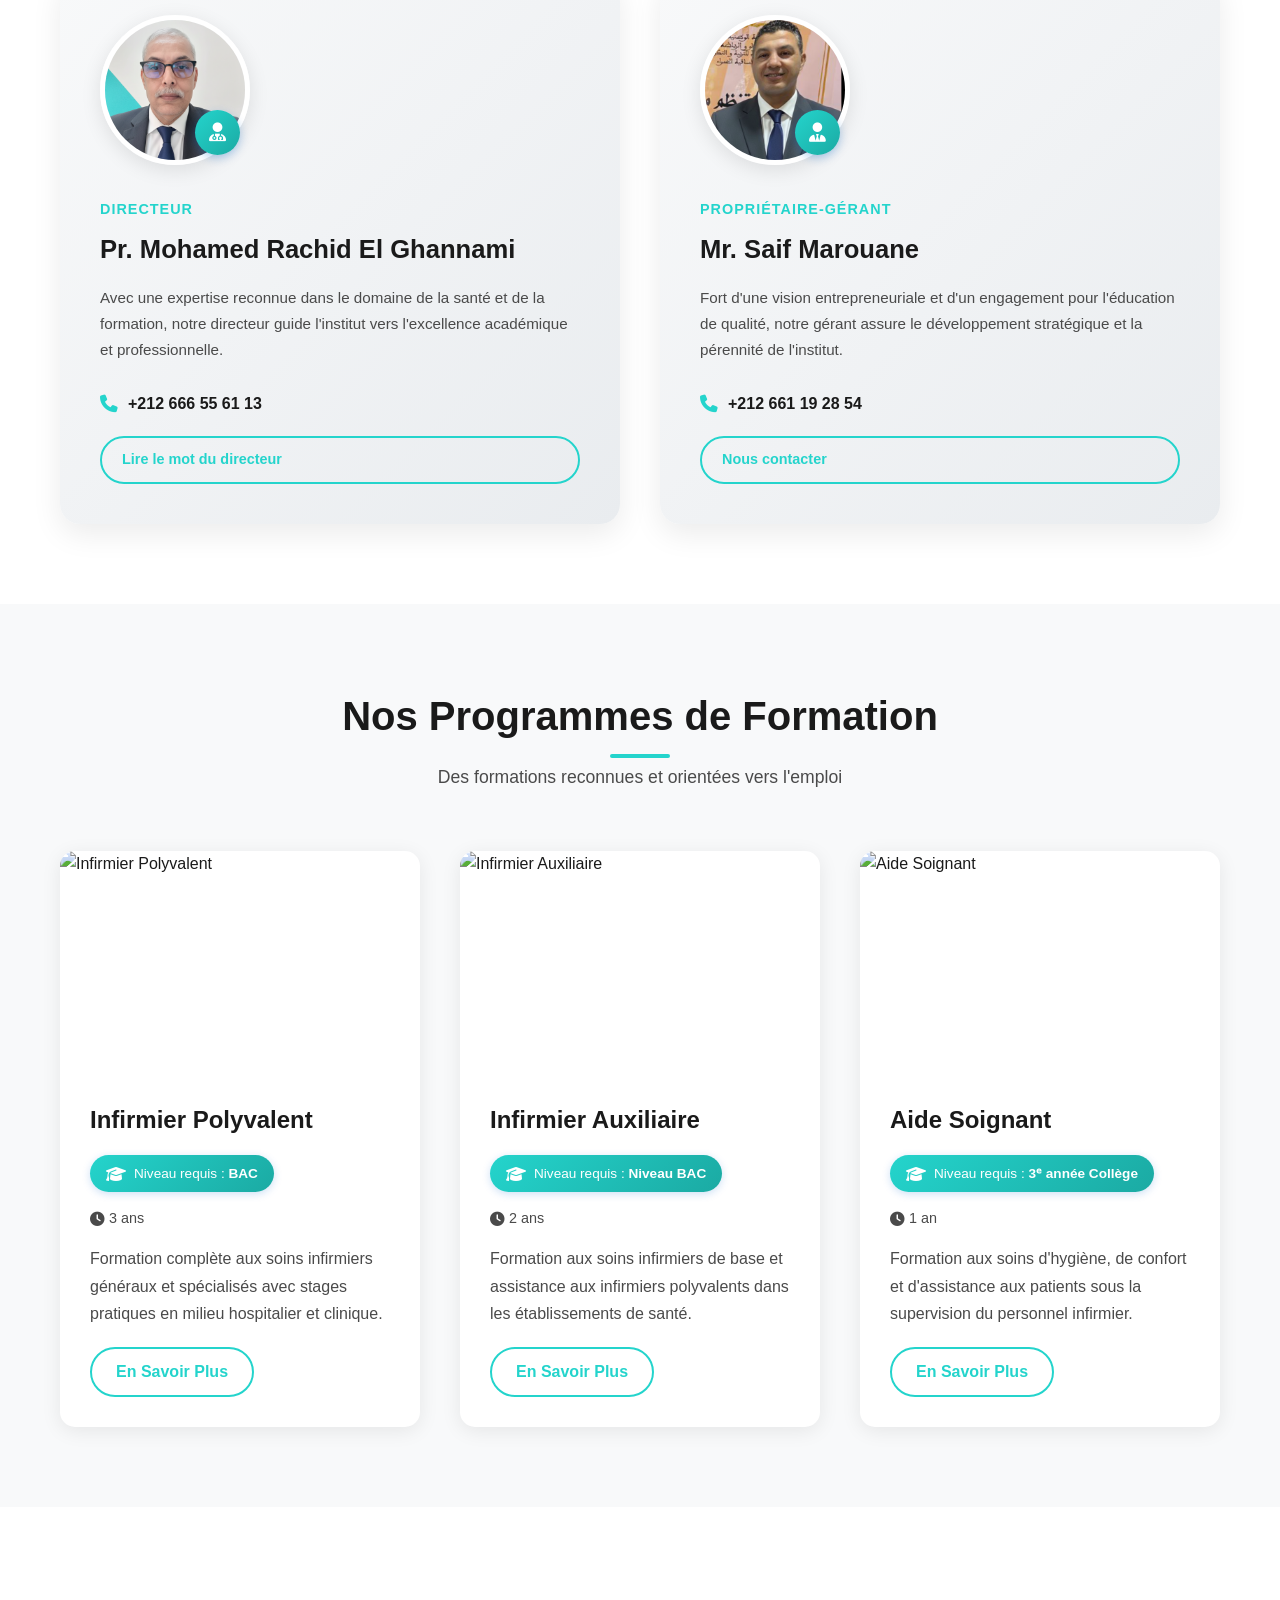
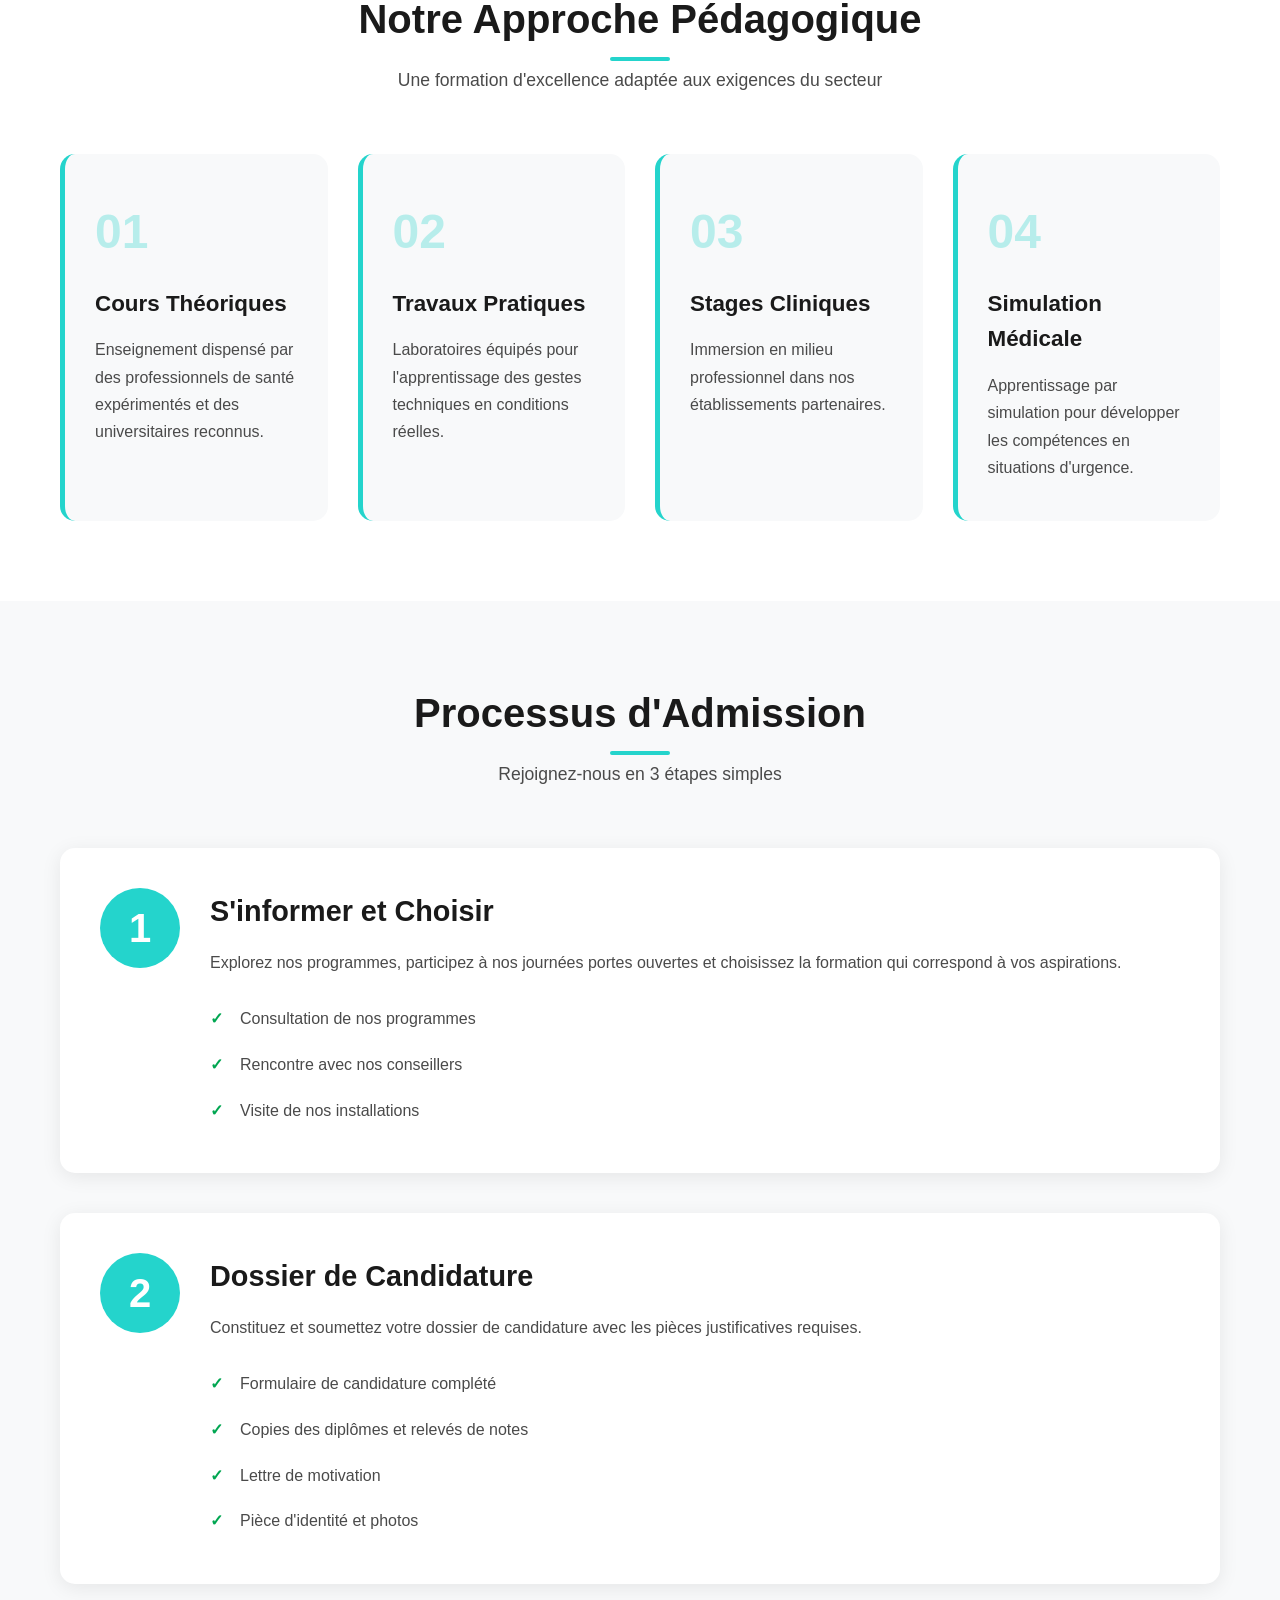
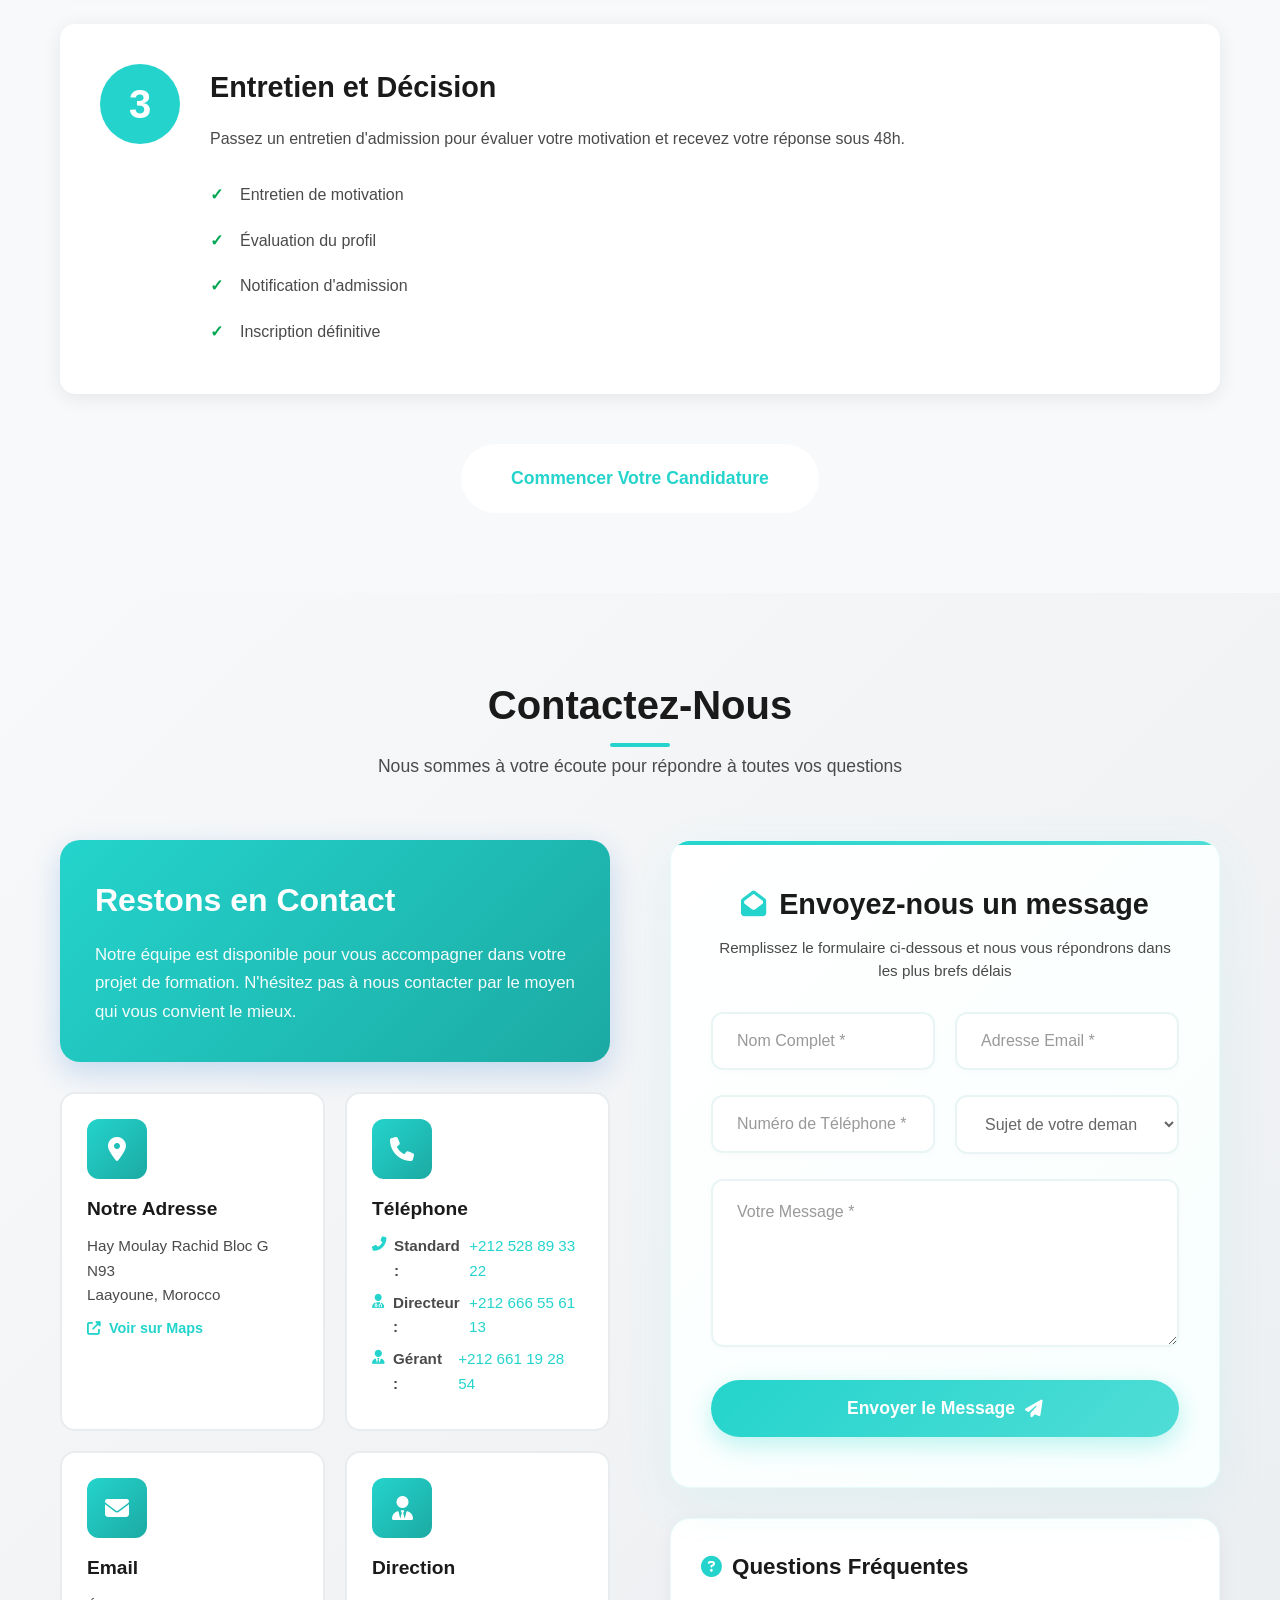
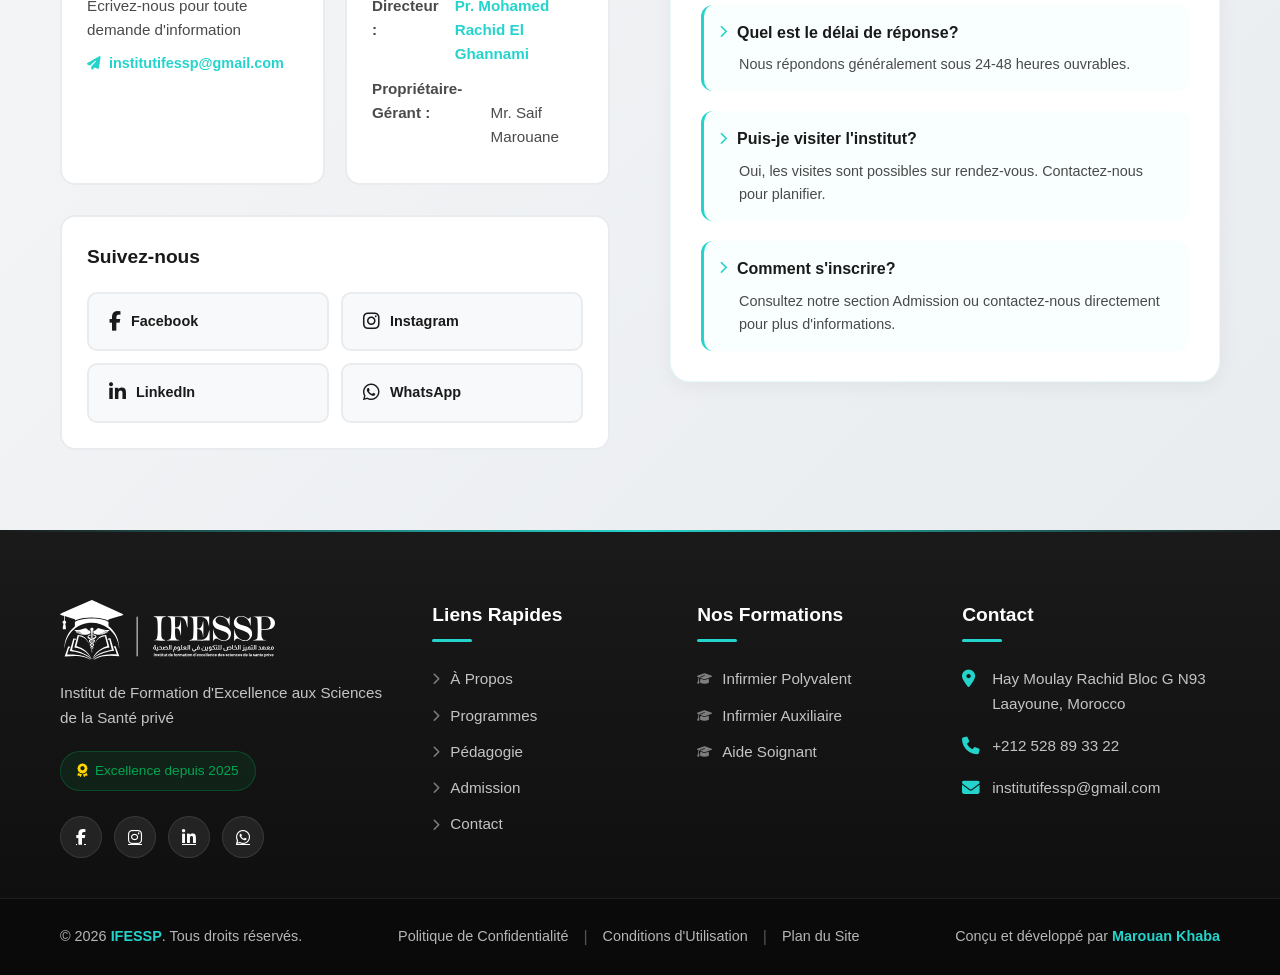
==== commit d6e7c5d1: "feat: add German visitors section with Reels layout and animated logo splash screen" ====
--- a/index.html
+++ b/index.html
@@ -10,6 +10,19 @@
     <link rel="icon" type="image/svg+xml" href="favicon_ifessp_institute.svg">
 </head>
 <body>
+
+    <!-- Splash Screen -->
+    <div class="splash-screen" id="splashScreen">
+        <div class="splash-content">
+            <div class="splash-logo-container">
+                <img src="footer_logo.svg" alt="IFESSP Logo" class="splash-logo">
+                <div class="logo-glow"></div>
+            </div>
+            <div class="splash-loader">
+                <div class="loader-bar"></div>
+            </div>
+        </div>
+    </div>
 
     <!-- Navigation -->
     <nav class="navbar" id="navbar">
@@ -201,6 +214,84 @@
                         <div class="highlight-item">
                             <i class="fas fa-check-circle"></i>
                             <span>Interview de la direction</span>
+                        </div>
+                    </div>
+                </div>
+            </div>
+        </div>
+    </section>
+
+    <!-- Visitors from Germany Section -->
+    <section class="visitors-section" id="visiteurs-allemagne">
+        <div class="container">
+            <div class="section-header">
+                <div class="section-badge-visitors">
+                    <i class="fas fa-globe-europe"></i>
+                    <span>Échange International</span>
+                </div>
+                <h2 class="section-title">Visiteurs d'Allemagne</h2>
+                <p class="section-subtitle">Regardez les Reels de la visite de nos invités allemands venus explorer notre institut.</p>
+            </div>
+            
+            <div class="reels-container">
+                <!-- Reel Card 1 -->
+                <div class="reel-card">
+                    <div class="reel-video-wrapper">
+                        <video loop preload="metadata" class="reel-video" id="reelVideo1" playsinline>
+                            <source src="event%20videos/Video-486.mp4" type="video/mp4">
+                            Votre navigateur ne supporte pas la lecture de la vidéo.
+                        </video>
+                        <div class="reel-overlay" onclick="toggleReelPlay('reelVideo1')">
+                            <div class="reel-play-btn"><i class="fas fa-play"></i></div>
+                            
+                            <!-- Badges/Tags (Top right) -->
+                            <div class="reel-top-badges">
+                                <span class="reel-badge"><i class="fab fa-instagram"></i> Reel</span>
+                            </div>
+                            
+                            <!-- Bottom Info Overlay -->
+                            <div class="reel-info-overlay">
+                                <div class="reel-meta">
+                                    <span class="reel-tag tag-germany"><i class="fas fa-flag"></i> Allemagne</span>
+                                    <span class="reel-date"><i class="far fa-calendar-alt"></i> Juin 2026</span>
+                                </div>
+                                <h3>Découverte & Exploration</h3>
+                                <p>Visite guidée de nos infrastructures modernes, laboratoires de simulation et salles de cours.</p>
+                                <div class="reel-interaction">
+                                    <div class="interaction-item" onclick="toggleReelMute('reelVideo1', event)"><i class="fas fa-volume-mute" id="muteIcon_reelVideo1"></i></div>
+                                </div>
+                            </div>
+                        </div>
+                    </div>
+                </div>
+                
+                <!-- Reel Card 2 -->
+                <div class="reel-card">
+                    <div class="reel-video-wrapper">
+                        <video loop preload="metadata" class="reel-video" id="reelVideo2" playsinline>
+                            <source src="event%20videos/Video-961.mp4" type="video/mp4">
+                            Votre navigateur ne supporte pas la lecture de la vidéo.
+                        </video>
+                        <div class="reel-overlay" onclick="toggleReelPlay('reelVideo2')">
+                            <div class="reel-play-btn"><i class="fas fa-play"></i></div>
+                            
+                            <!-- Badges/Tags (Top right) -->
+                            <div class="reel-top-badges">
+                                <span class="reel-badge"><i class="fab fa-instagram"></i> Reel</span>
+                            </div>
+                            
+                            <!-- Bottom Info Overlay -->
+                            <div class="reel-info-overlay">
+                                <div class="reel-meta">
+                                    <span class="reel-tag tag-exchange"><i class="fas fa-handshake"></i> Partage</span>
+                                    <span class="reel-date"><i class="far fa-calendar-alt"></i> Juin 2026</span>
+                                </div>
+                                <h3>Échanges Pédagogiques</h3>
+                                <p>Partage d'expérience culturel et professionnel autour des formations médicales.</p>
+                                <div class="reel-interaction">
+                                    <div class="interaction-item" onclick="toggleReelMute('reelVideo2', event)"><i class="fas fa-volume-mute" id="muteIcon_reelVideo2"></i></div>
+                                </div>
+                            </div>
                         </div>
                     </div>
                 </div>
--- a/styles.css
+++ b/styles.css
@@ -967,11 +967,390 @@
 }
 
 /* ===========================
+   Splash Screen
+   =========================== */
+.splash-screen {
+    position: fixed;
+    top: 0;
+    left: 0;
+    width: 100vw;
+    height: 100vh;
+    background: radial-gradient(circle at center, #1b3a37 0%, #0c1c1a 100%);
+    z-index: 99999;
+    display: flex;
+    justify-content: center;
+    align-items: center;
+    transition: transform 0.8s cubic-bezier(0.85, 0, 0.15, 1), opacity 0.8s ease;
+}
+
+.splash-screen.fade-out {
+    opacity: 0;
+    pointer-events: none;
+    transform: translateY(-100%);
+}
+
+.splash-content {
+    display: flex;
+    flex-direction: column;
+    align-items: center;
+    gap: 30px;
+    max-width: 90%;
+}
+
+.splash-logo-container {
+    position: relative;
+    width: 300px;
+    height: 300px;
+    display: flex;
+    justify-content: center;
+    align-items: center;
+}
+
+.splash-logo {
+    width: 100%;
+    height: auto;
+    filter: drop-shadow(0 0 20px rgba(255, 255, 255, 0.2)) drop-shadow(0 0 30px rgba(36, 212, 204, 0.35));
+    animation: splashLogoEntrance 1.2s cubic-bezier(0.16, 1, 0.3, 1) forwards, splashLogoPulse 3s ease-in-out infinite 1.2s;
+    opacity: 0;
+    transform: scale(0.6);
+}
+
+.logo-glow {
+    position: absolute;
+    top: 50%;
+    left: 50%;
+    transform: translate(-50%, -50%);
+    width: 220px;
+    height: 220px;
+    background: radial-gradient(circle, rgba(36, 212, 204, 0.25) 0%, transparent 70%);
+    border-radius: 50%;
+    animation: glowPulse 2s ease-in-out infinite;
+    pointer-events: none;
+}
+
+.splash-loader {
+    width: 200px;
+    height: 3px;
+    background: rgba(255, 255, 255, 0.1);
+    border-radius: 10px;
+    overflow: hidden;
+    position: relative;
+}
+
+.loader-bar {
+    width: 0%;
+    height: 100%;
+    background: linear-gradient(90deg, var(--primary-color), var(--primary-light));
+    border-radius: 10px;
+    animation: loaderFill 2s cubic-bezier(0.1, 0.8, 0.2, 1) forwards;
+}
+
+@keyframes splashLogoEntrance {
+    0% {
+        opacity: 0;
+        transform: scale(0.6) rotate(-5deg);
+    }
+    100% {
+        opacity: 1;
+        transform: scale(1) rotate(0deg);
+    }
+}
+
+@keyframes splashLogoPulse {
+    0%, 100% {
+        transform: scale(1);
+        filter: drop-shadow(0 0 15px rgba(36, 212, 204, 0.4));
+    }
+    50% {
+        transform: scale(1.05);
+        filter: drop-shadow(0 0 30px rgba(36, 212, 204, 0.8));
+    }
+}
+
+@keyframes glowPulse {
+    0%, 100% {
+        width: 220px;
+        height: 220px;
+        opacity: 0.8;
+    }
+    50% {
+        width: 280px;
+        height: 280px;
+        opacity: 1;
+    }
+}
+
+@keyframes loaderFill {
+    0% {
+        width: 0%;
+    }
+    100% {
+        width: 100%;
+    }
+}
+
+/* ===========================
+   Visitors from Germany Section (Instagram Reels style)
+   =========================== */
+.visitors-section {
+    padding: var(--section-padding);
+    background: var(--bg-light);
+}
+
+.section-badge-visitors {
+    display: inline-flex;
+    align-items: center;
+    gap: 8px;
+    background: rgba(36, 212, 204, 0.1);
+    color: var(--primary-dark);
+    padding: 8px 20px;
+    border-radius: 50px;
+    font-size: 0.85rem;
+    font-weight: 600;
+    margin-bottom: 20px;
+    border: 1px solid rgba(36, 212, 204, 0.2);
+    text-transform: uppercase;
+    letter-spacing: 1px;
+}
+
+.section-badge-visitors i {
+    font-size: 1rem;
+    color: var(--primary-color);
+}
+
+.reels-container {
+    display: flex;
+    justify-content: center;
+    gap: 40px;
+    flex-wrap: wrap;
+    max-width: 1200px;
+    margin: 0 auto;
+    padding: 20px 0;
+}
+
+.reel-card {
+    width: 320px;
+    aspect-ratio: 9 / 16;
+    background: #000;
+    border-radius: 24px;
+    overflow: hidden;
+    box-shadow: 0 15px 35px rgba(0, 0, 0, 0.2), 0 0 0 1px rgba(255, 255, 255, 0.05);
+    position: relative;
+    transition: transform 0.4s cubic-bezier(0.175, 0.885, 0.32, 1.275), box-shadow 0.4s ease;
+}
+
+.reel-card:hover {
+    transform: translateY(-10px) scale(1.02);
+    box-shadow: 0 25px 50px rgba(36, 212, 204, 0.25), 0 0 20px rgba(36, 212, 204, 0.15);
+}
+
+.reel-video-wrapper {
+    position: relative;
+    width: 100%;
+    height: 100%;
+}
+
+.reel-video {
+    width: 100%;
+    height: 100%;
+    object-fit: cover;
+    display: block;
+}
+
+.reel-overlay {
+    position: absolute;
+    top: 0;
+    left: 0;
+    width: 100%;
+    height: 100%;
+    background: linear-gradient(to bottom, rgba(0,0,0,0.3) 0%, rgba(0,0,0,0) 25%, rgba(0,0,0,0) 60%, rgba(0,0,0,0.85) 100%);
+    display: flex;
+    flex-direction: column;
+    justify-content: space-between;
+    padding: 24px;
+    cursor: pointer;
+    z-index: 2;
+}
+
+.reel-top-badges {
+    display: flex;
+    justify-content: flex-end;
+}
+
+.reel-badge {
+    background: rgba(0, 0, 0, 0.6);
+    backdrop-filter: blur(8px);
+    -webkit-backdrop-filter: blur(8px);
+    border: 1px solid rgba(255, 255, 255, 0.1);
+    color: #fff;
+    padding: 6px 12px;
+    border-radius: 50px;
+    font-size: 0.8rem;
+    font-weight: 600;
+    display: flex;
+    align-items: center;
+    gap: 6px;
+    letter-spacing: 0.5px;
+}
+
+.reel-badge i {
+    color: #e1306c;
+}
+
+.reel-play-btn {
+    position: absolute;
+    top: 50%;
+    left: 50%;
+    transform: translate(-50%, -50%) scale(0.9);
+    width: 65px;
+    height: 65px;
+    background: rgba(255, 255, 255, 0.25);
+    backdrop-filter: blur(8px);
+    -webkit-backdrop-filter: blur(8px);
+    border: 2px solid rgba(255, 255, 255, 0.7);
+    color: #fff;
+    border-radius: 50%;
+    display: flex;
+    justify-content: center;
+    align-items: center;
+    font-size: 1.5rem;
+    opacity: 1;
+    transition: all 0.3s cubic-bezier(0.175, 0.885, 0.32, 1.275);
+    box-shadow: 0 10px 25px rgba(0, 0, 0, 0.3);
+}
+
+.reel-video-wrapper.playing .reel-play-btn {
+    opacity: 0;
+    transform: translate(-50%, -50%) scale(1.3);
+    pointer-events: none;
+}
+
+.reel-card:hover .reel-play-btn {
+    background: rgba(255, 255, 255, 0.35);
+    transform: translate(-50%, -50%) scale(1);
+}
+
+.reel-info-overlay {
+    width: 100%;
+    color: #fff;
+    display: flex;
+    flex-direction: column;
+    gap: 10px;
+    text-shadow: 0 2px 4px rgba(0,0,0,0.5);
+    transition: transform 0.3s ease;
+}
+
+.reel-meta {
+    display: flex;
+    align-items: center;
+    gap: 10px;
+    flex-wrap: wrap;
+}
+
+.reel-tag {
+    display: inline-flex;
+    align-items: center;
+    gap: 6px;
+    padding: 4px 10px;
+    border-radius: 50px;
+    font-size: 0.75rem;
+    font-weight: 700;
+    letter-spacing: 0.5px;
+    text-shadow: none;
+}
+
+.tag-germany {
+    background: linear-gradient(135deg, #ff6b35 0%, #ff8c42 100%);
+    color: #fff;
+}
+
+.tag-exchange {
+    background: linear-gradient(135deg, #00a651 0%, #2ecc71 100%);
+    color: #fff;
+}
+
+.reel-date {
+    font-size: 0.75rem;
+    opacity: 0.85;
+    font-weight: 600;
+    display: flex;
+    align-items: center;
+    gap: 5px;
+}
+
+.reel-info-overlay h3 {
+    font-size: 1.25rem;
+    font-weight: 700;
+    margin: 0;
+    color: #fff;
+    line-height: 1.3;
+}
+
+.reel-info-overlay p {
+    font-size: 0.88rem;
+    opacity: 0.9;
+    line-height: 1.4;
+    margin: 0;
+    display: -webkit-box;
+    -webkit-line-clamp: 2;
+    -webkit-box-orient: vertical;
+    overflow: hidden;
+}
+
+.reel-interaction {
+    display: flex;
+    justify-content: flex-end;
+    margin-top: 5px;
+}
+
+.interaction-item {
+    width: 38px;
+    height: 38px;
+    background: rgba(0, 0, 0, 0.5);
+    backdrop-filter: blur(4px);
+    -webkit-backdrop-filter: blur(4px);
+    border: 1px solid rgba(255, 255, 255, 0.1);
+    border-radius: 50%;
+    display: flex;
+    justify-content: center;
+    align-items: center;
+    cursor: pointer;
+    transition: background 0.2s, transform 0.2s;
+}
+
+.interaction-item:hover {
+    background: rgba(255, 255, 255, 0.2);
+    transform: scale(1.1);
+}
+
+.interaction-item i {
+    color: #fff;
+    font-size: 0.9rem;
+}
+
+@media (max-width: 768px) {
+    .reels-container {
+        gap: 20px;
+    }
+    .reel-card {
+        width: calc(50% - 10px);
+        min-width: 240px;
+    }
+}
+
+@media (max-width: 576px) {
+    .reel-card {
+        width: 100%;
+        max-width: 300px;
+    }
+}
+
+/* ===========================
    About Section
    =========================== */
 .about-section {
     padding: var(--section-padding);
-    background: var(--bg-light);
+    background: var(--bg-white);
 }
 
 .about-content {
@@ -1009,7 +1388,7 @@
    =========================== */
 .pillars-section {
     padding: var(--section-padding);
-    background: var(--bg-white);
+    background: var(--bg-light);
 }
 
 .pillars-grid {
@@ -1020,7 +1399,7 @@
 
 .pillar-card {
     padding: 40px 30px;
-    background: var(--bg-light);
+    background: var(--bg-white);
     border-radius: 15px;
     text-align: center;
     transition: all 0.3s ease;
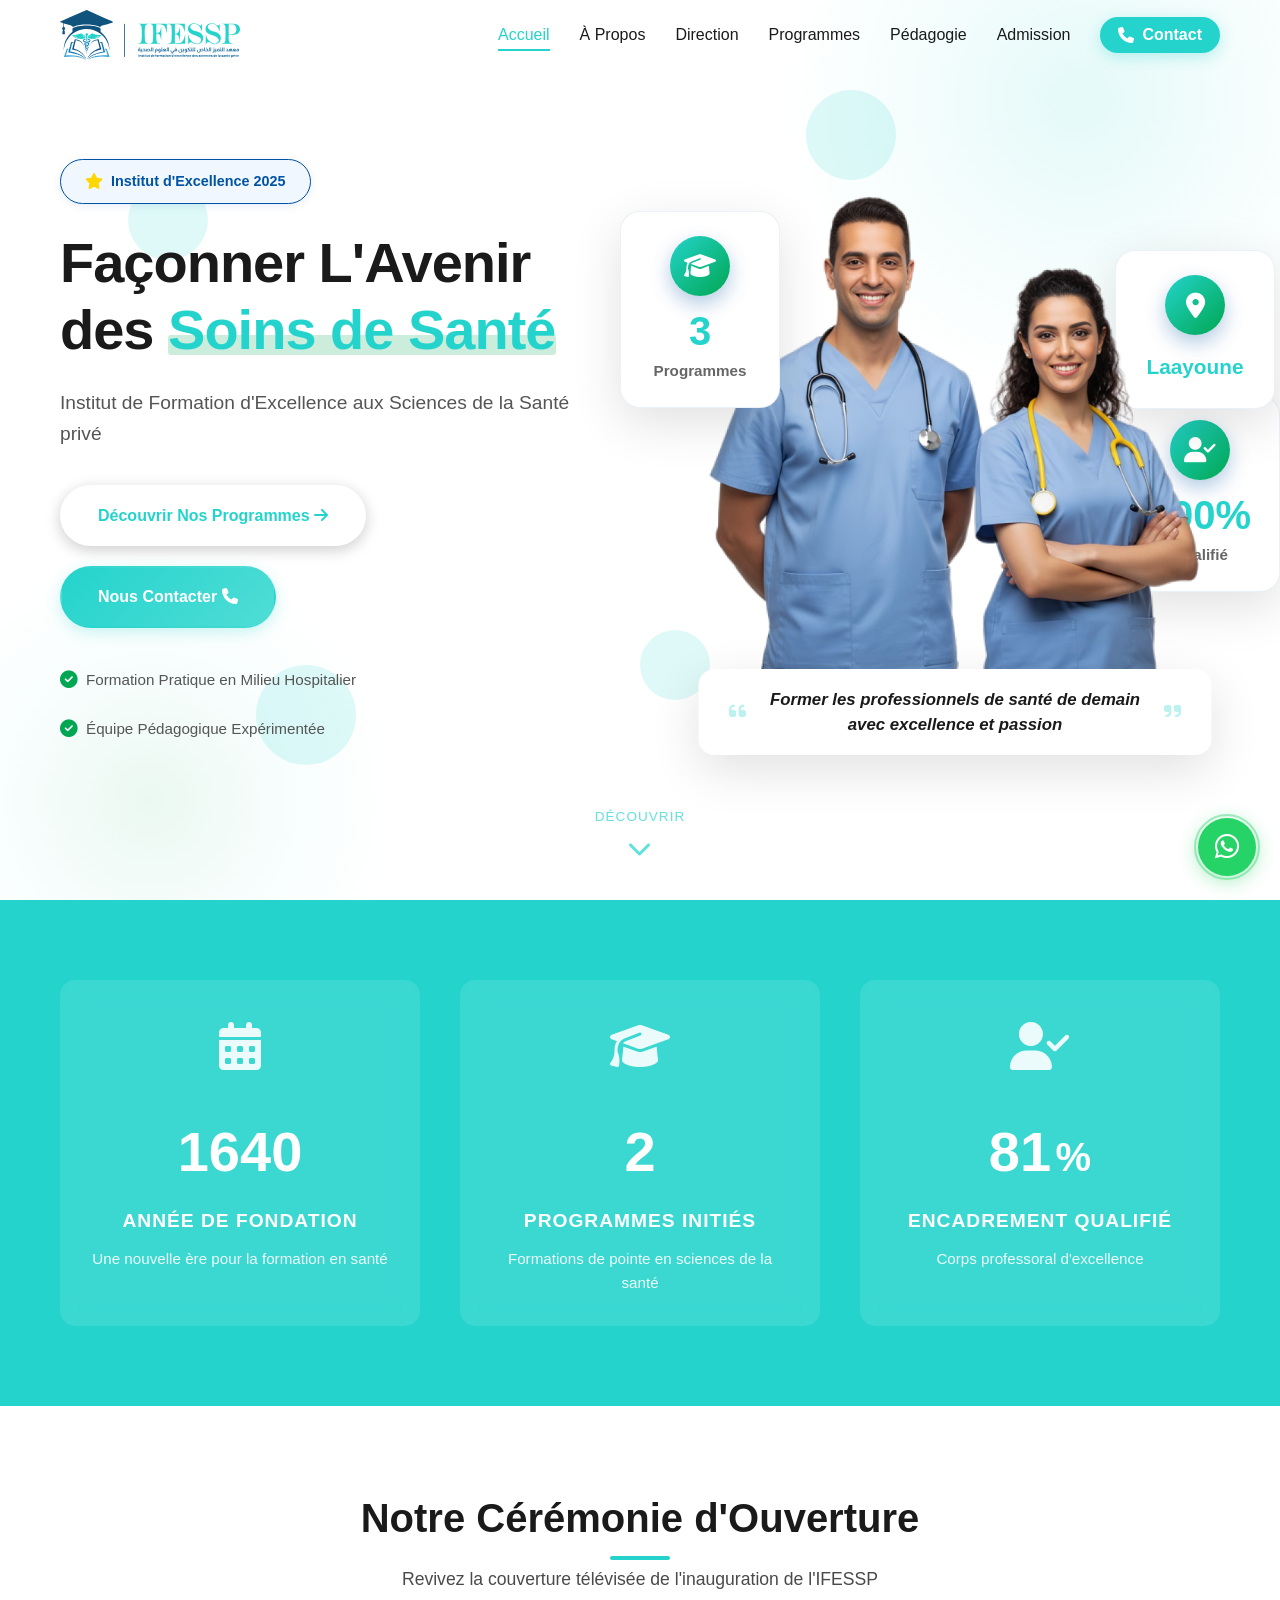
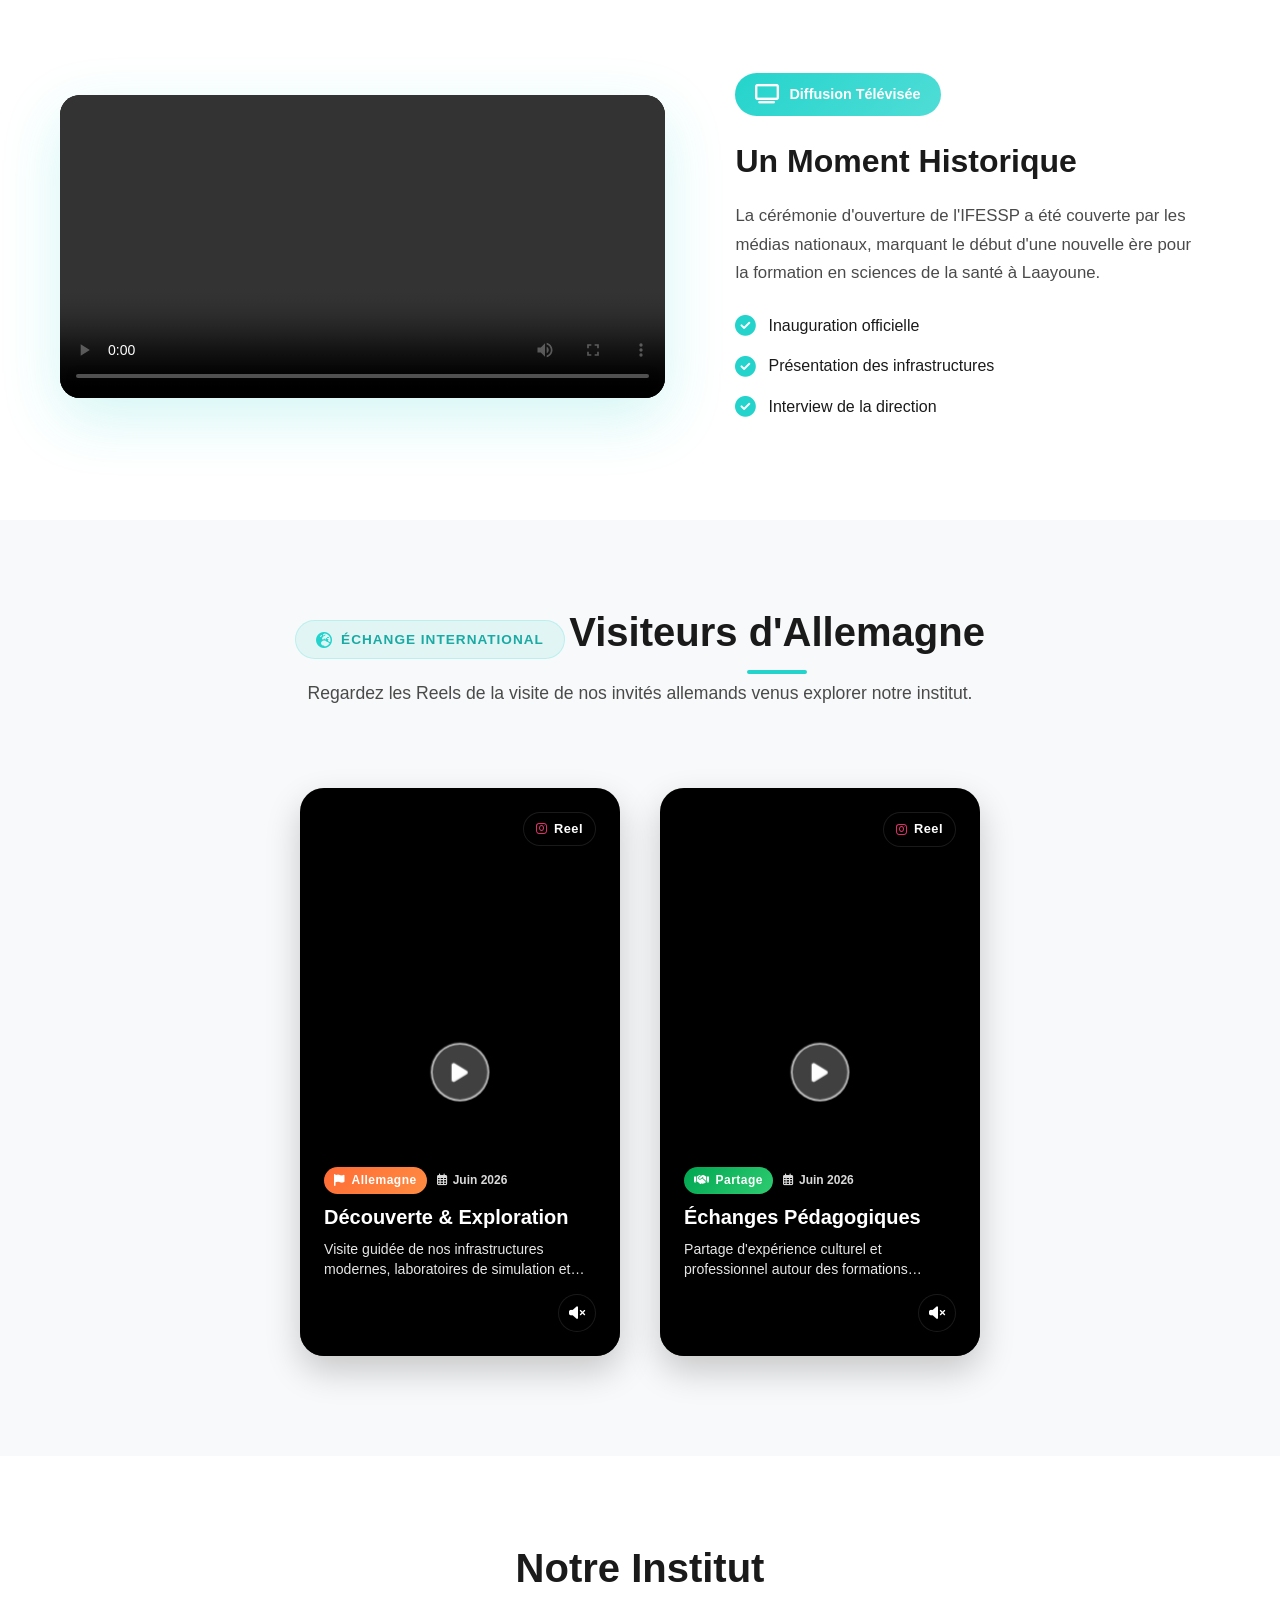
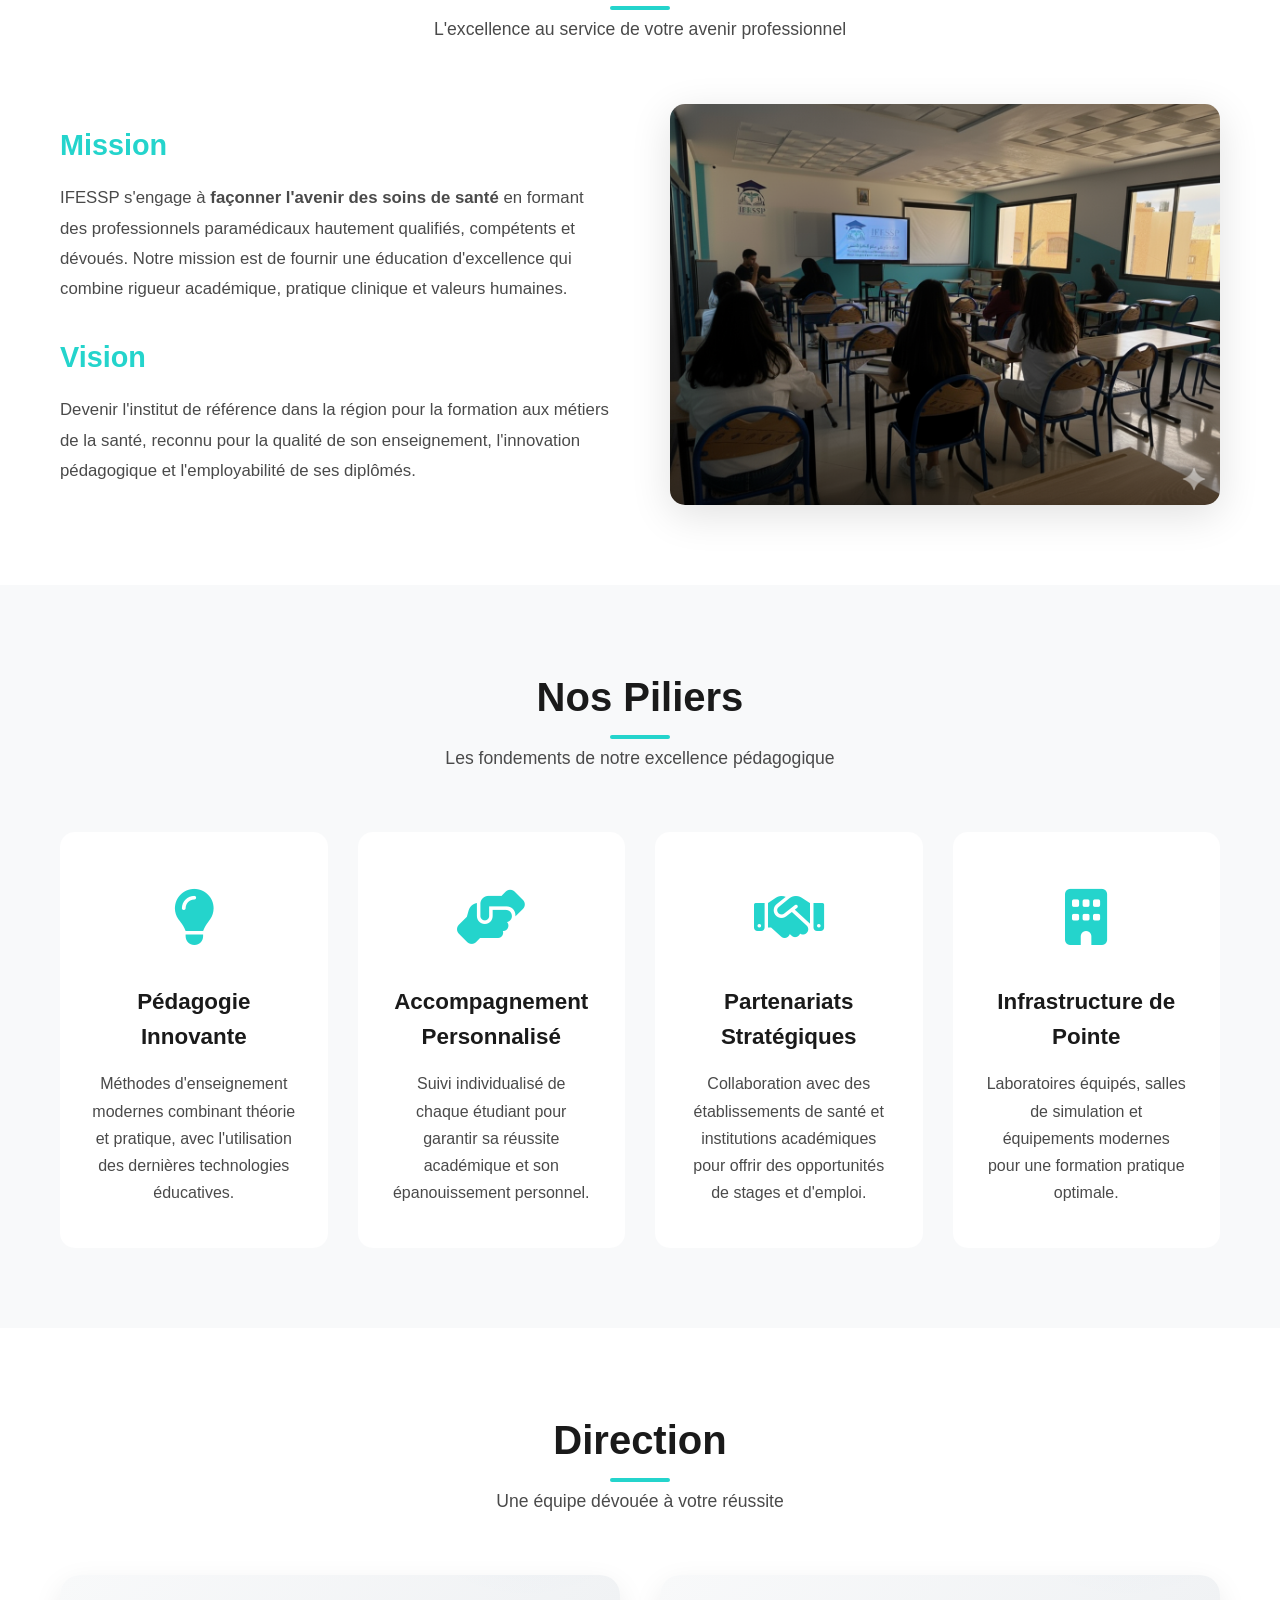
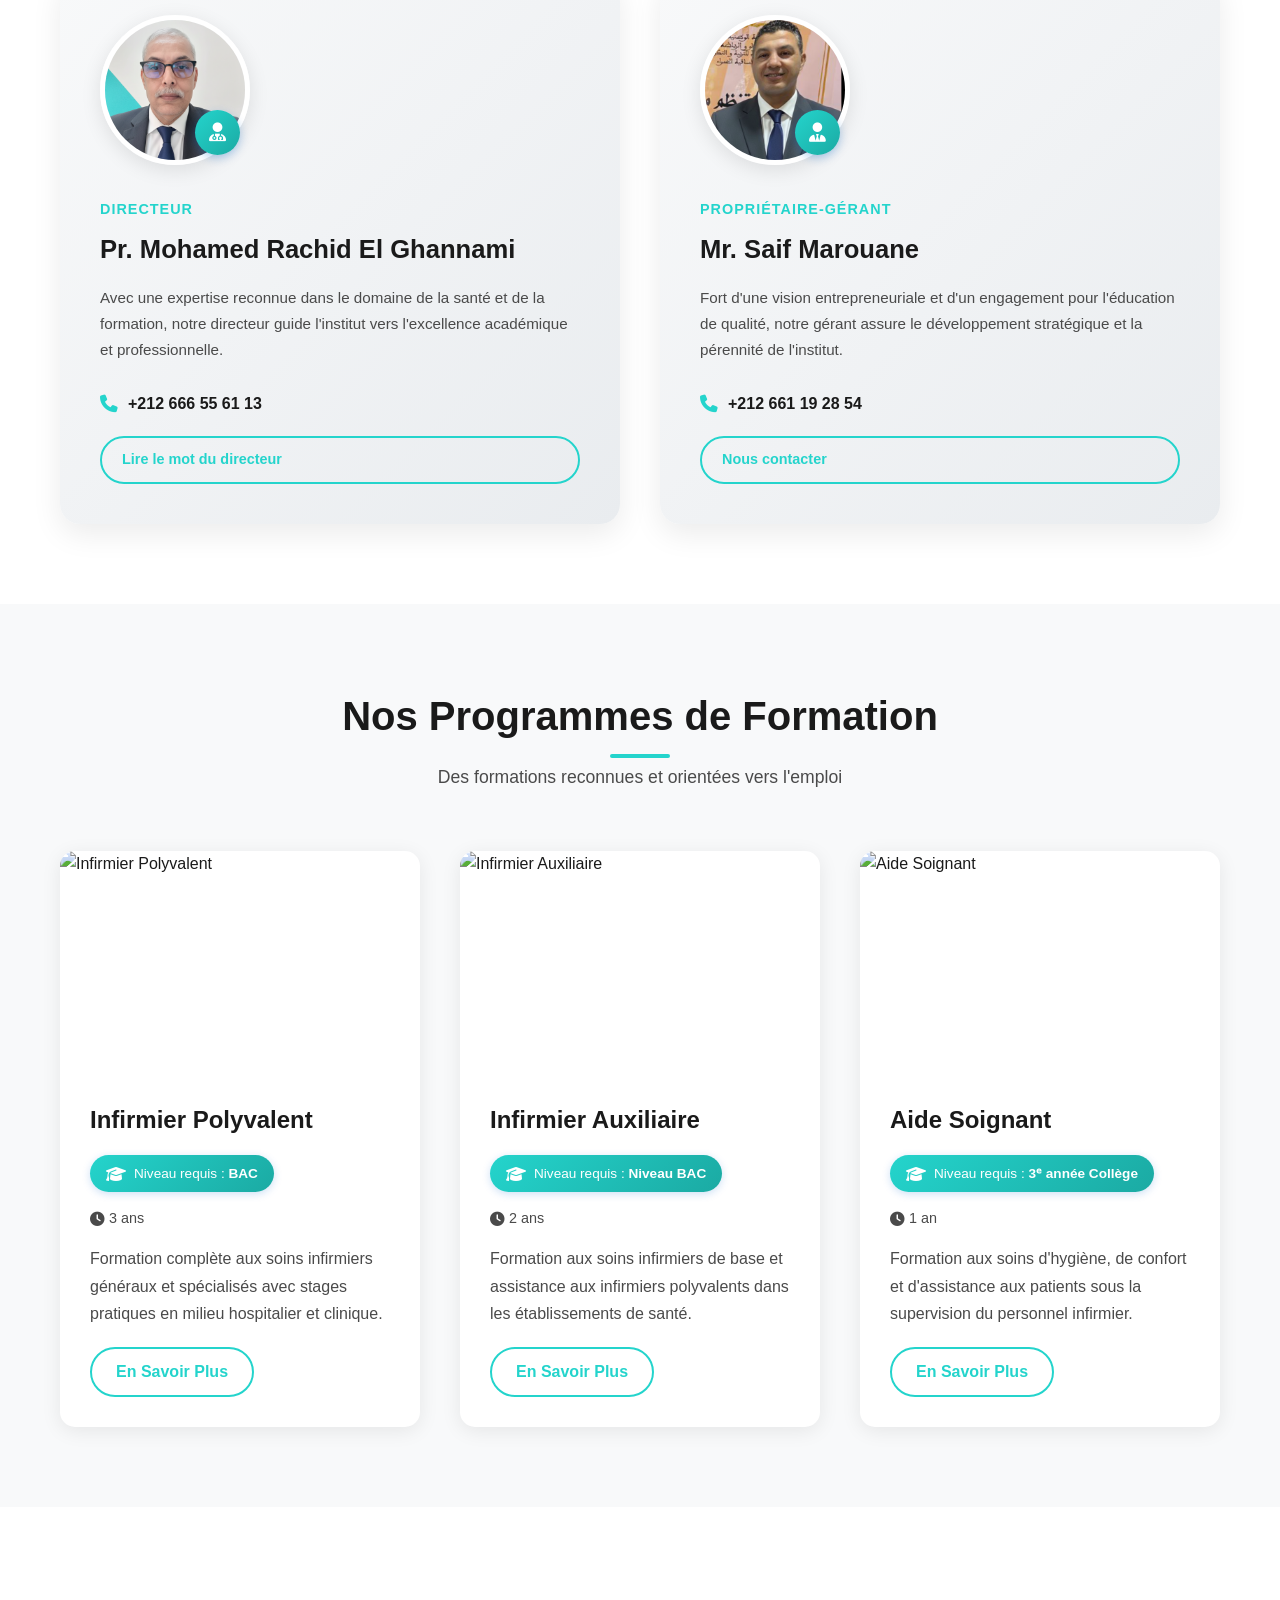
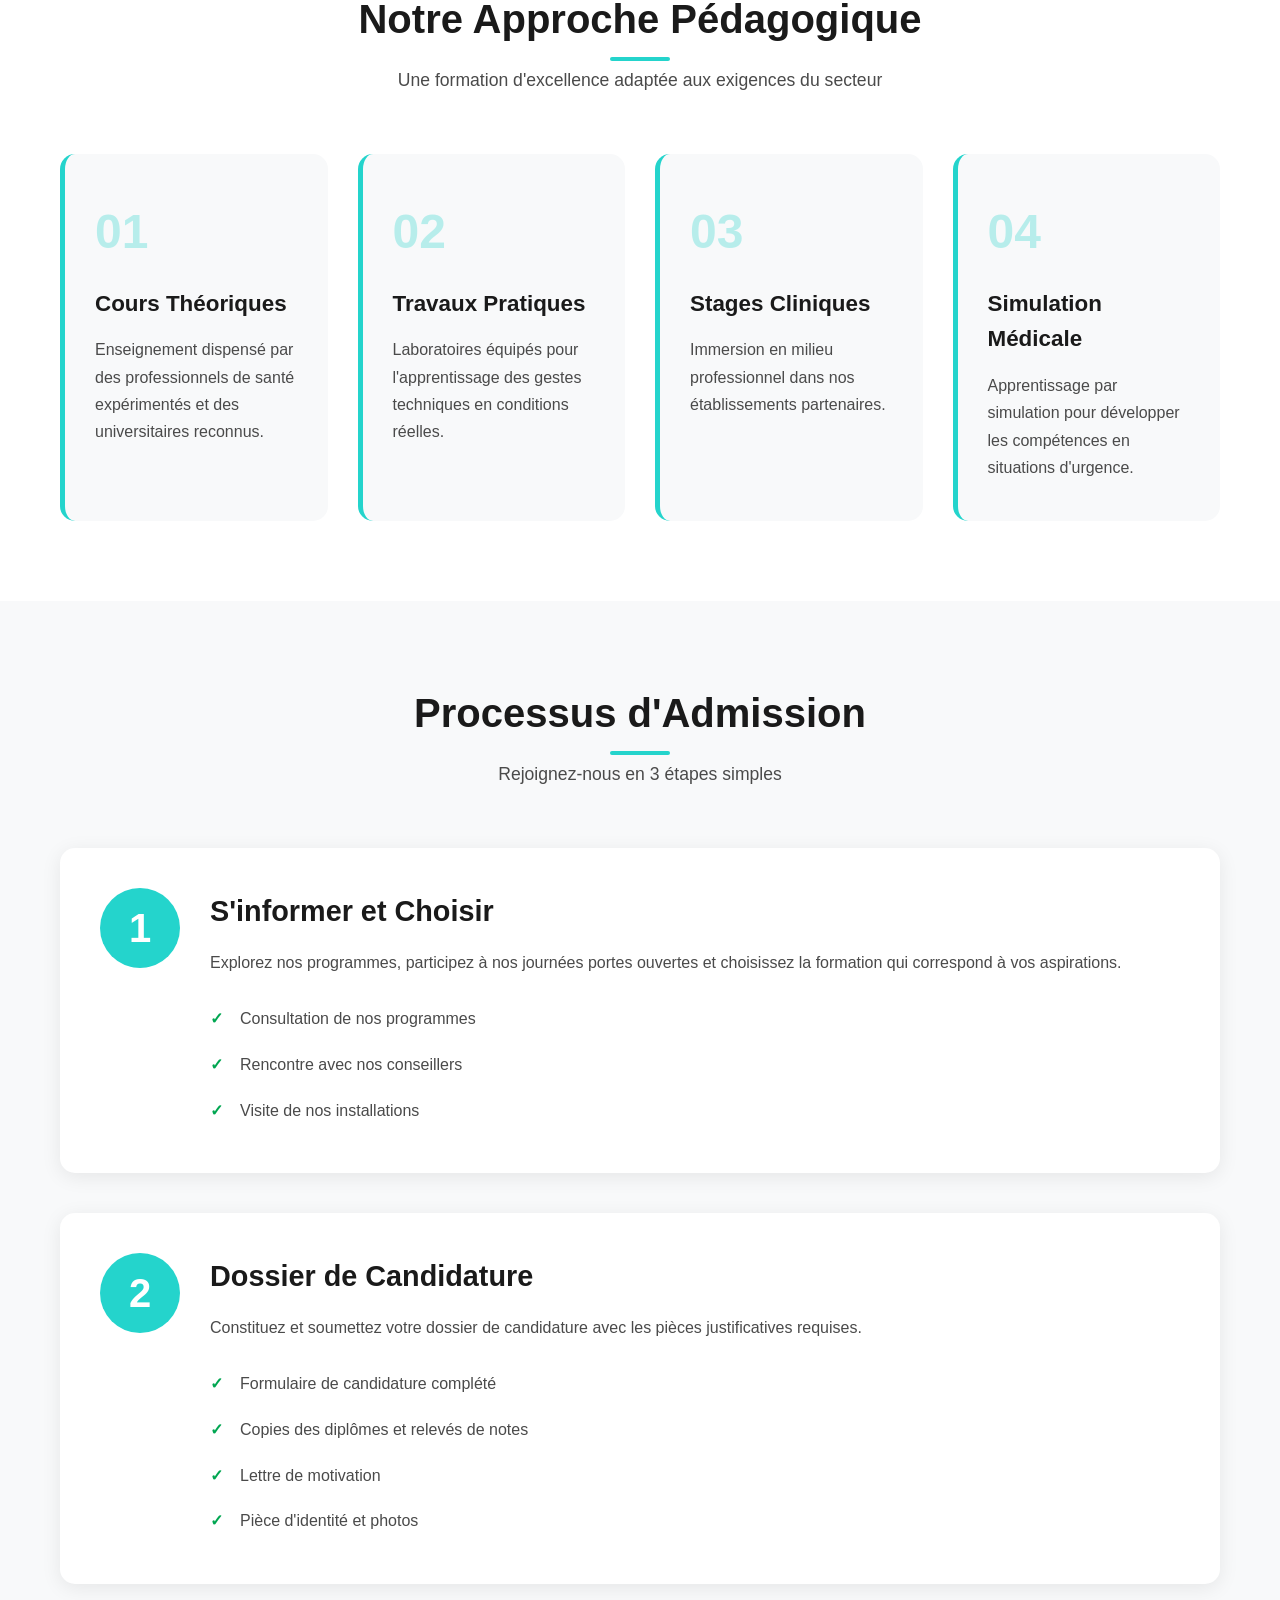
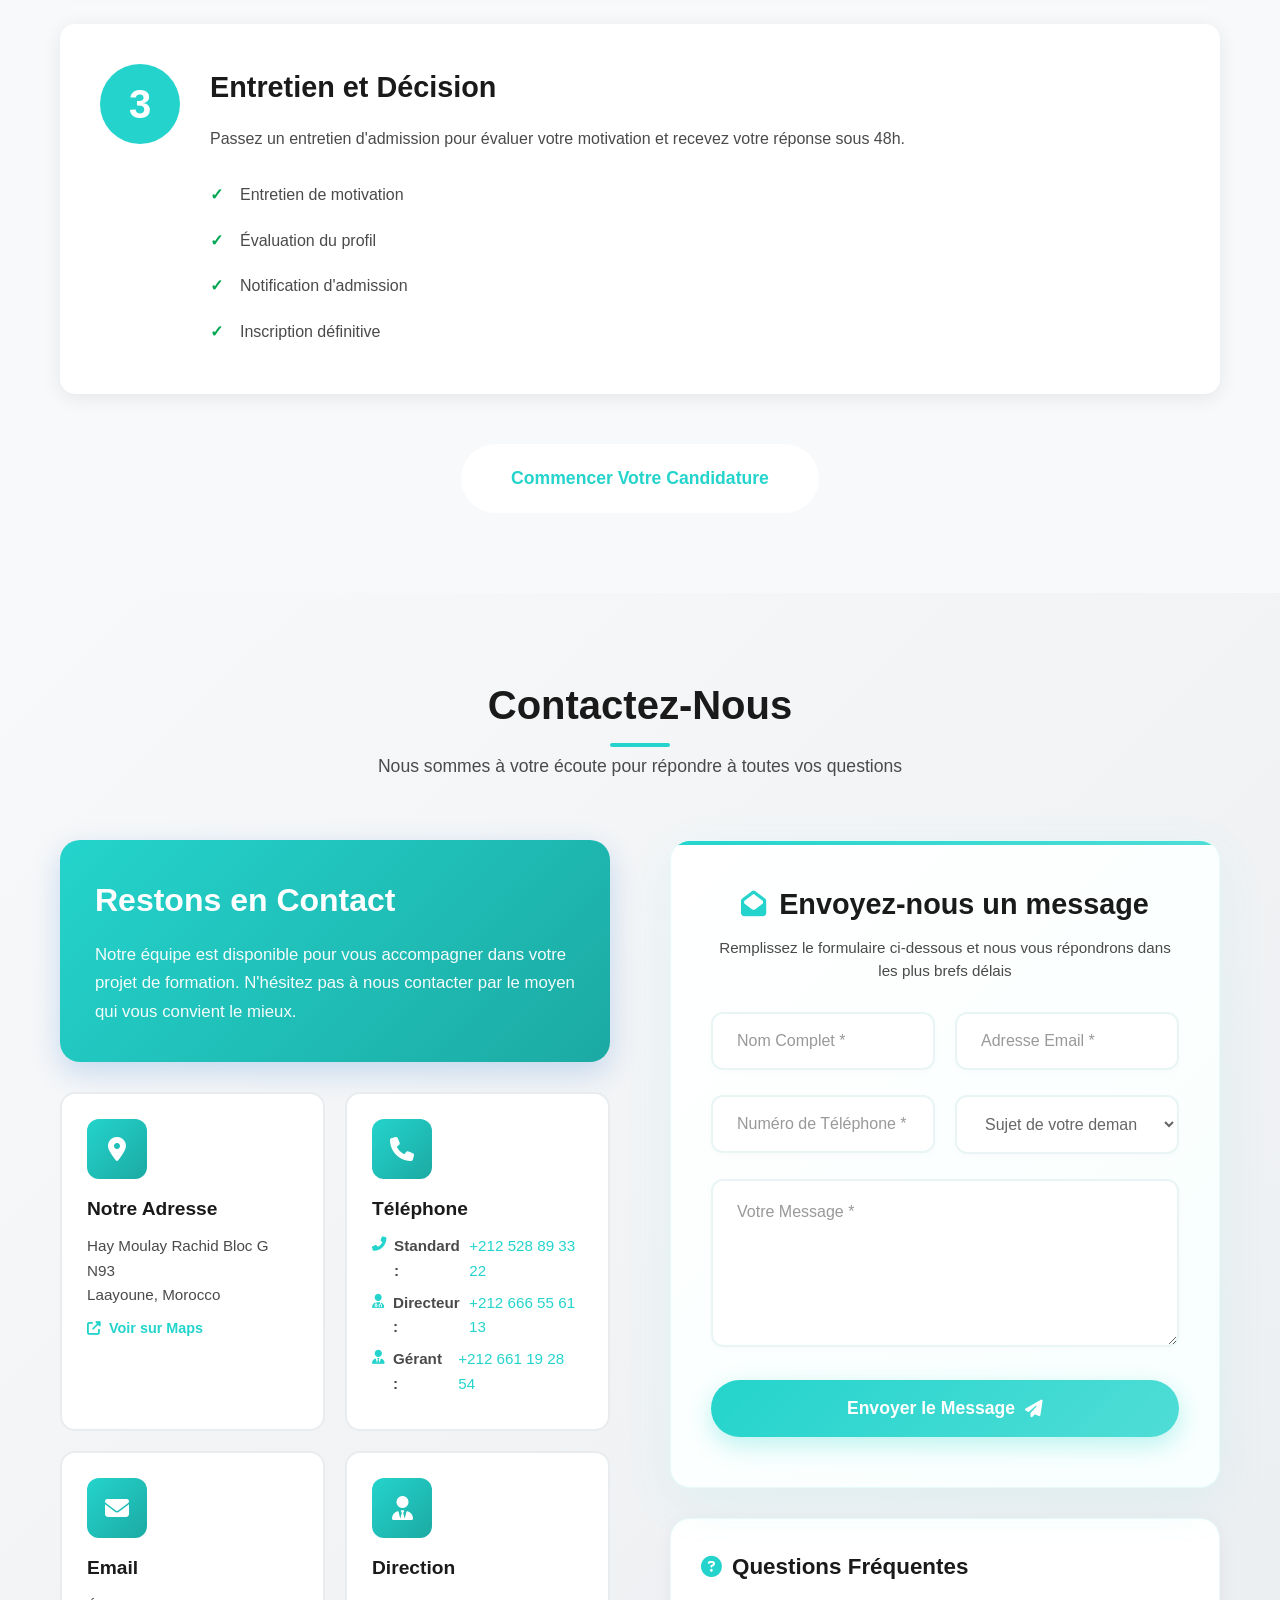
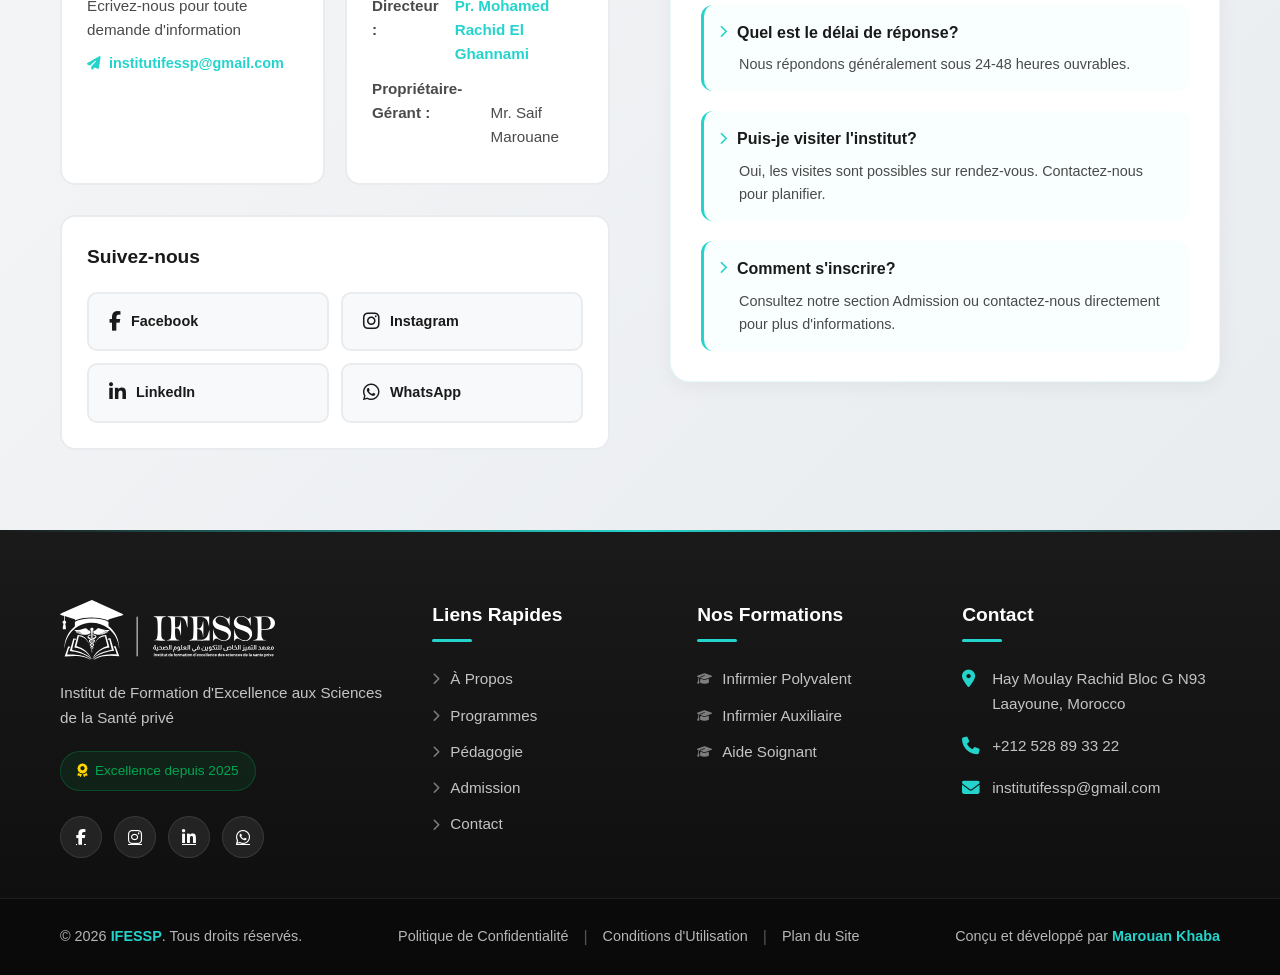
==== commit cf4ee05f: "fix: update Google Maps link on homepage" ====
--- a/index.html
+++ b/index.html
@@ -584,7 +584,7 @@
                             <div class="contact-card-content">
                                 <h3>Notre Adresse</h3>
                                 <p>Hay Moulay Rachid Bloc G N93<br>Laayoune, Morocco</p>
-                                <a href="https://maps.google.com/?q=Hay+Moulay+Rachid+Bloc+G+N93+Laayoune" target="_blank" class="contact-link">
+                                <a href="https://maps.app.goo.gl/SCNmZ4QHJJtaNqhm8" target="_blank" class="contact-link">
                                     <i class="fas fa-external-link-alt"></i> Voir sur Maps
                                 </a>
                             </div>
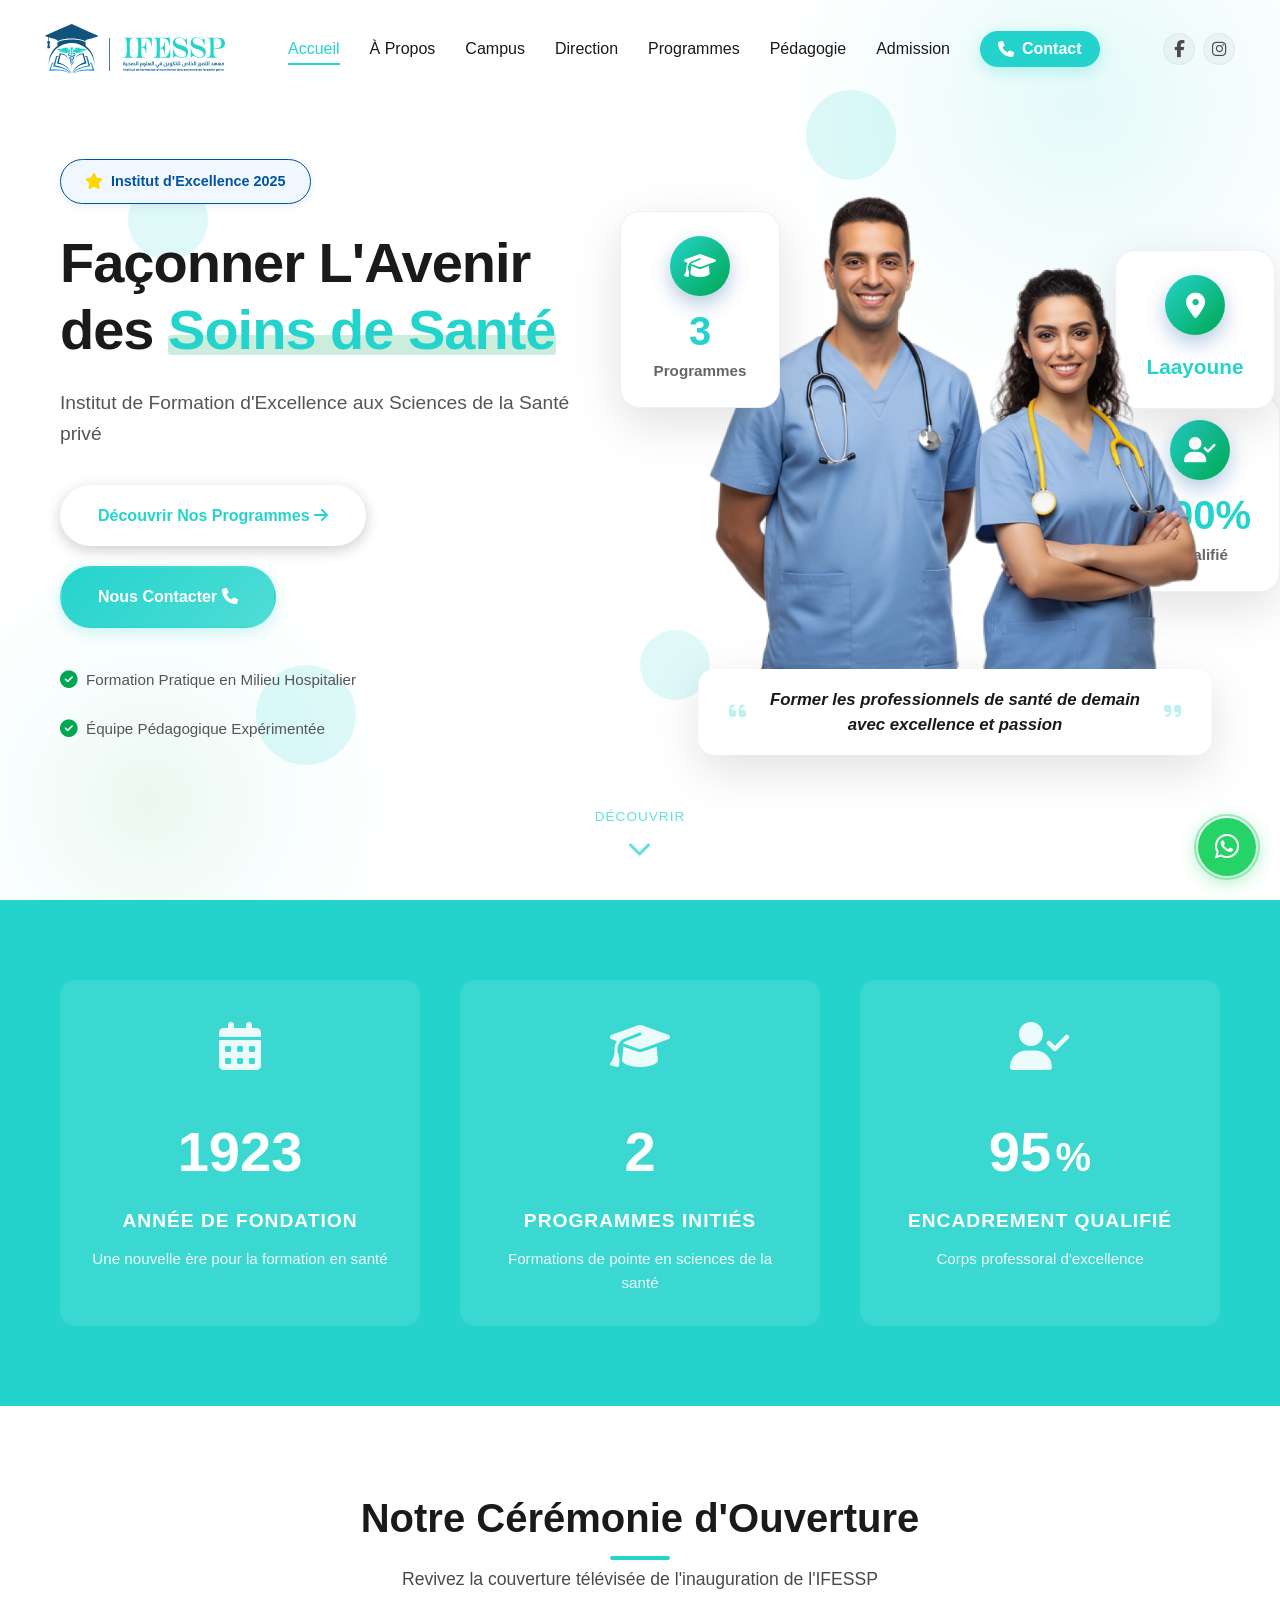
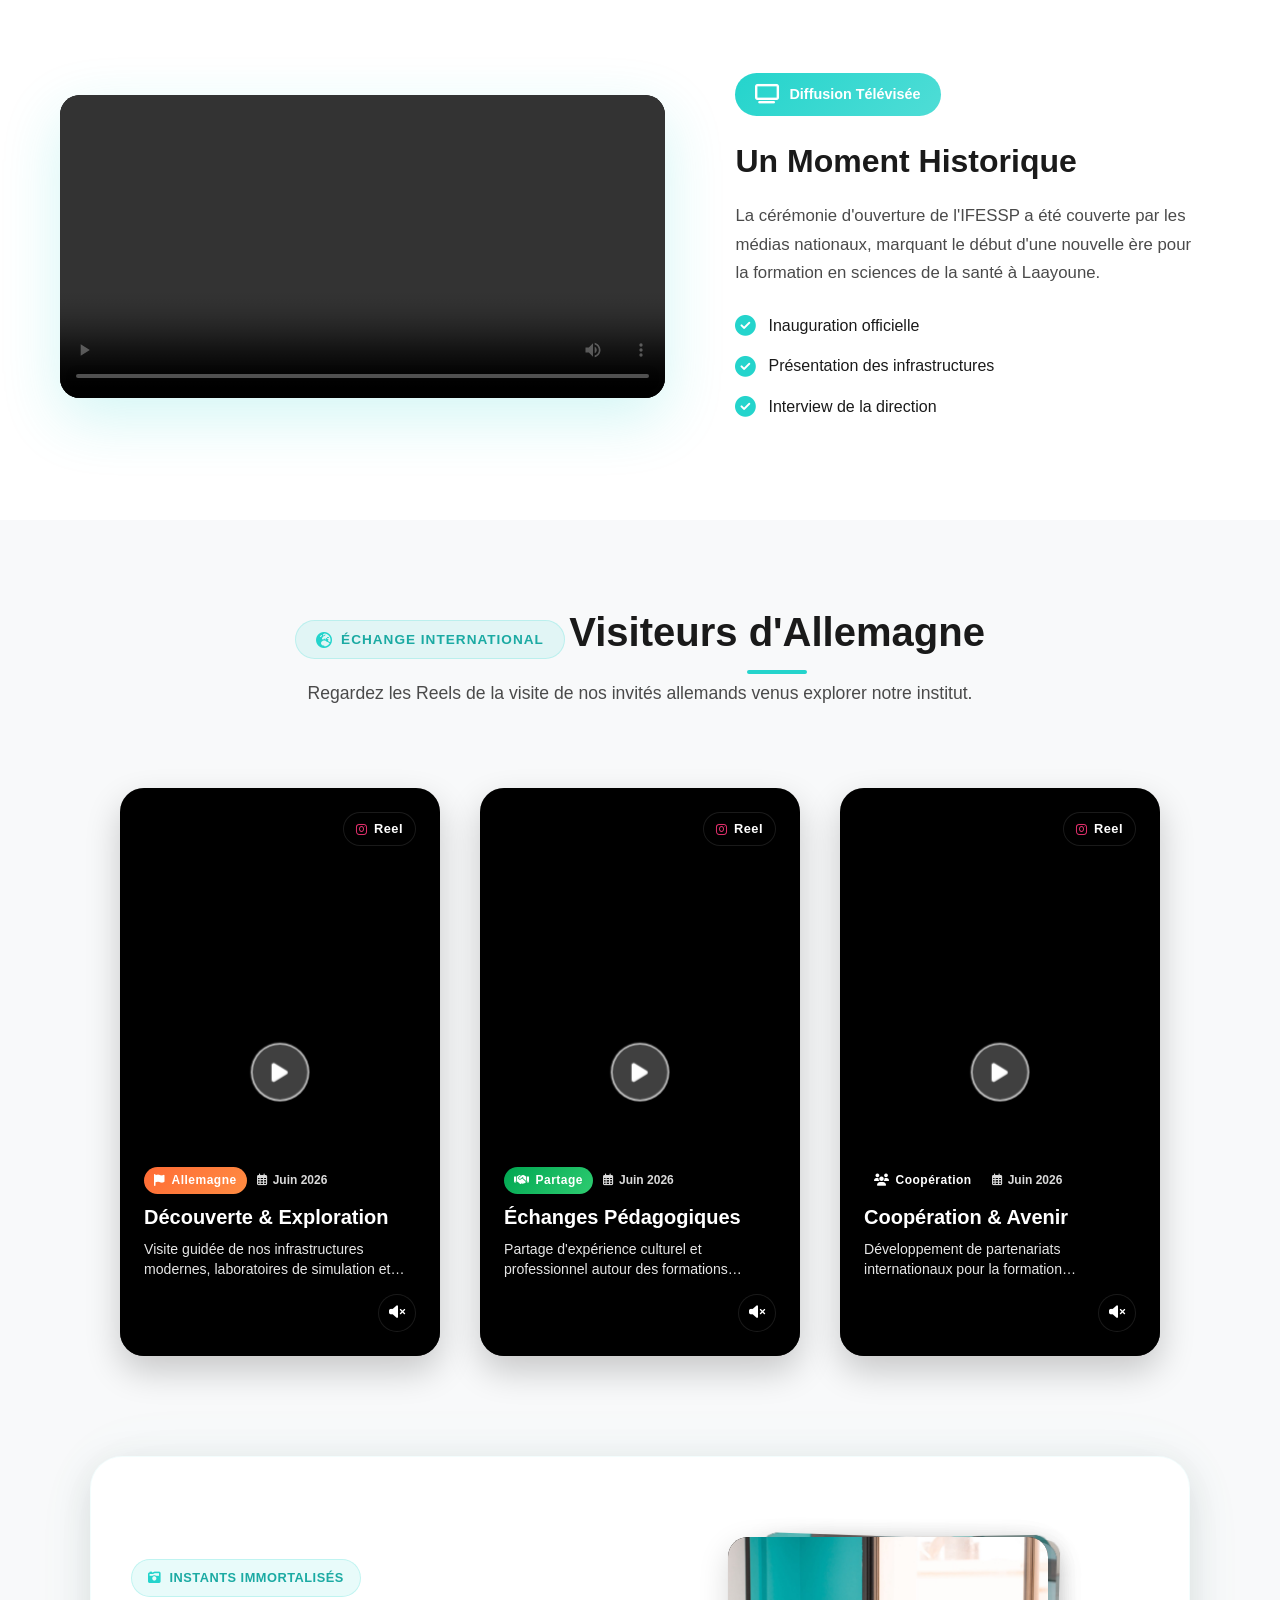
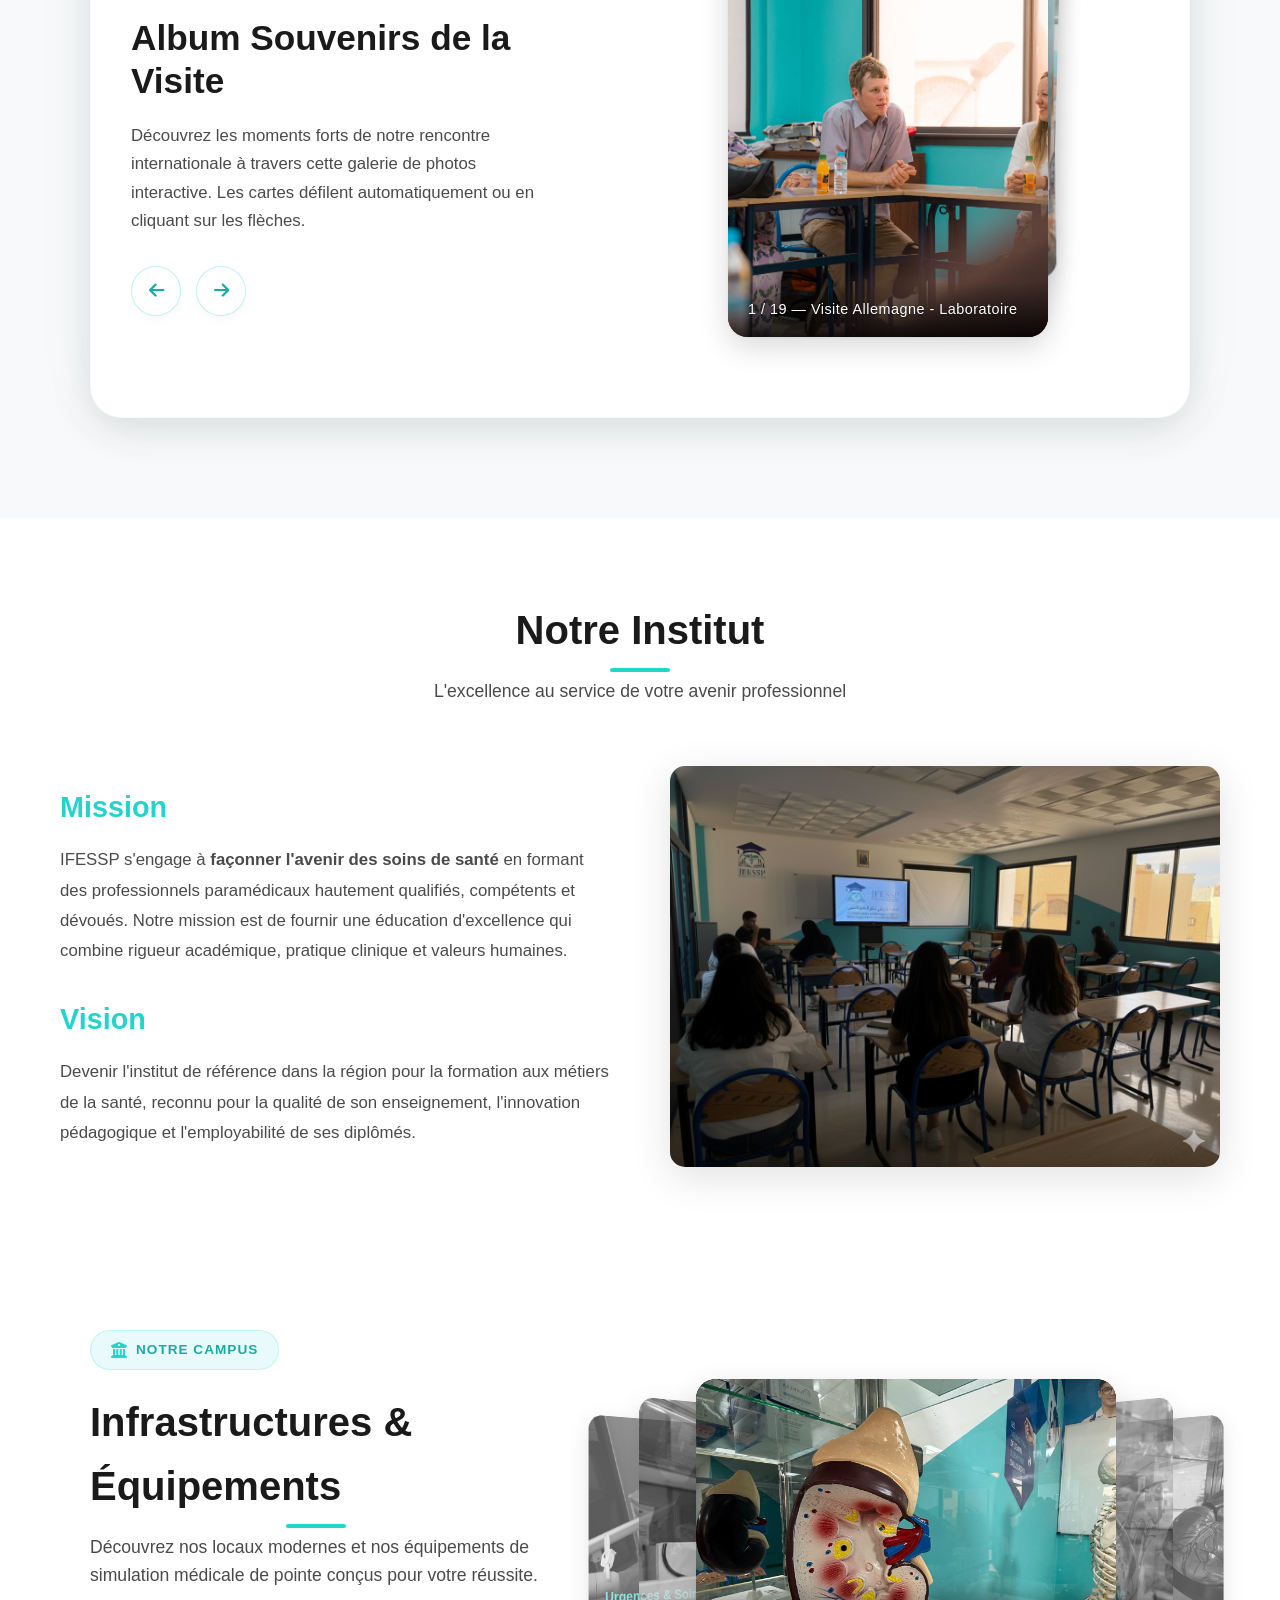
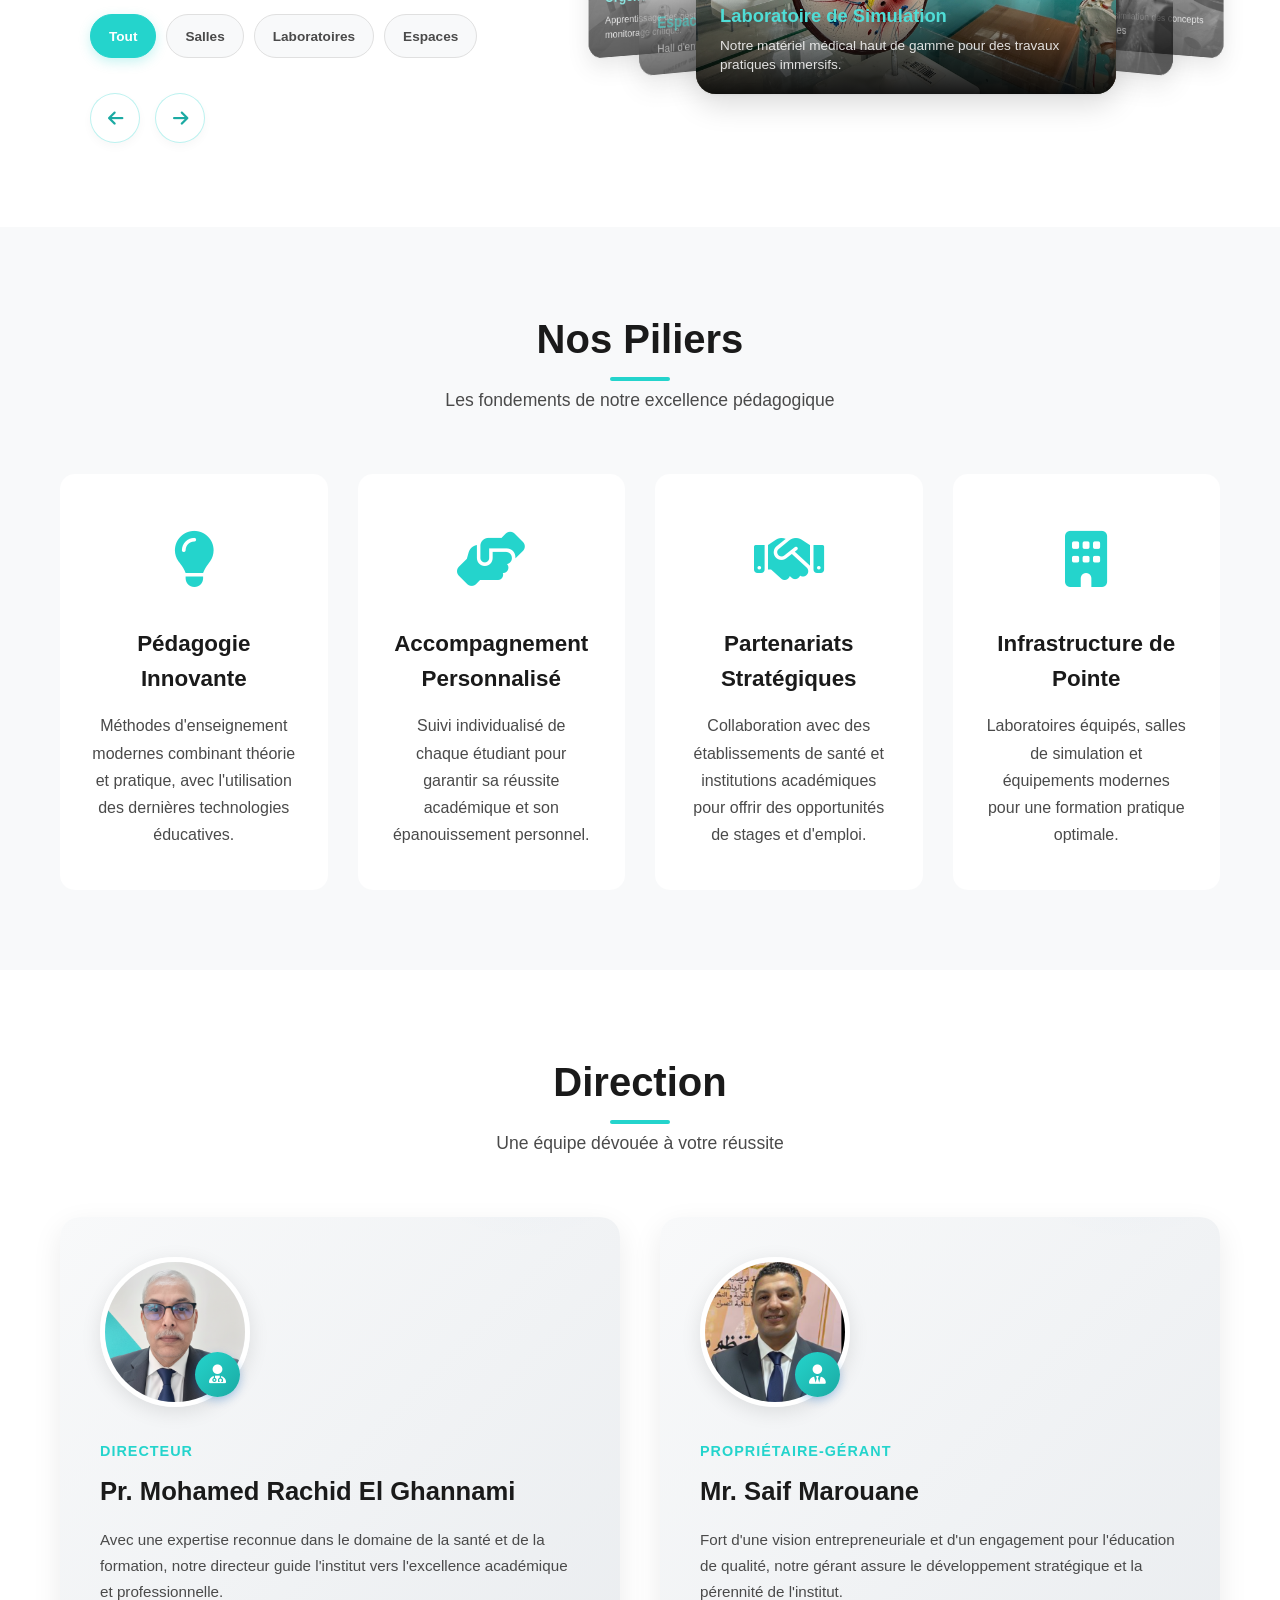
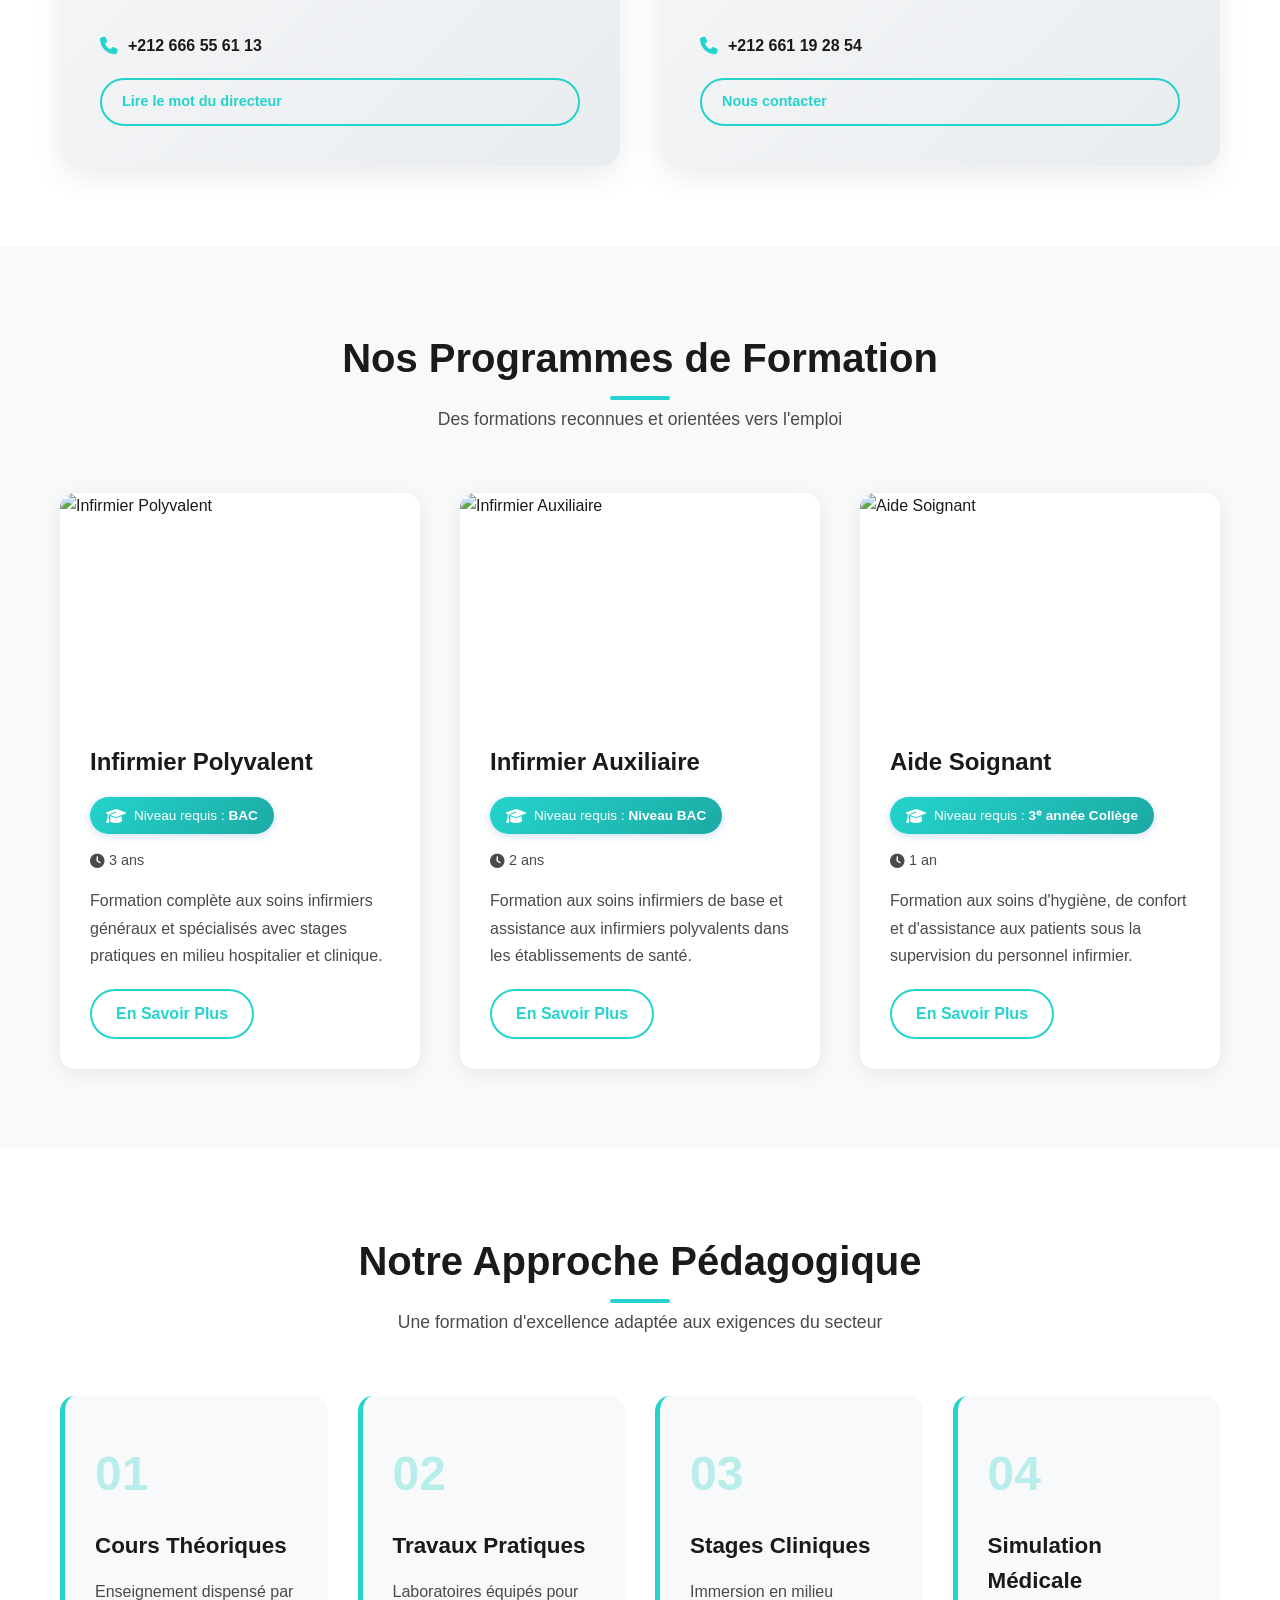
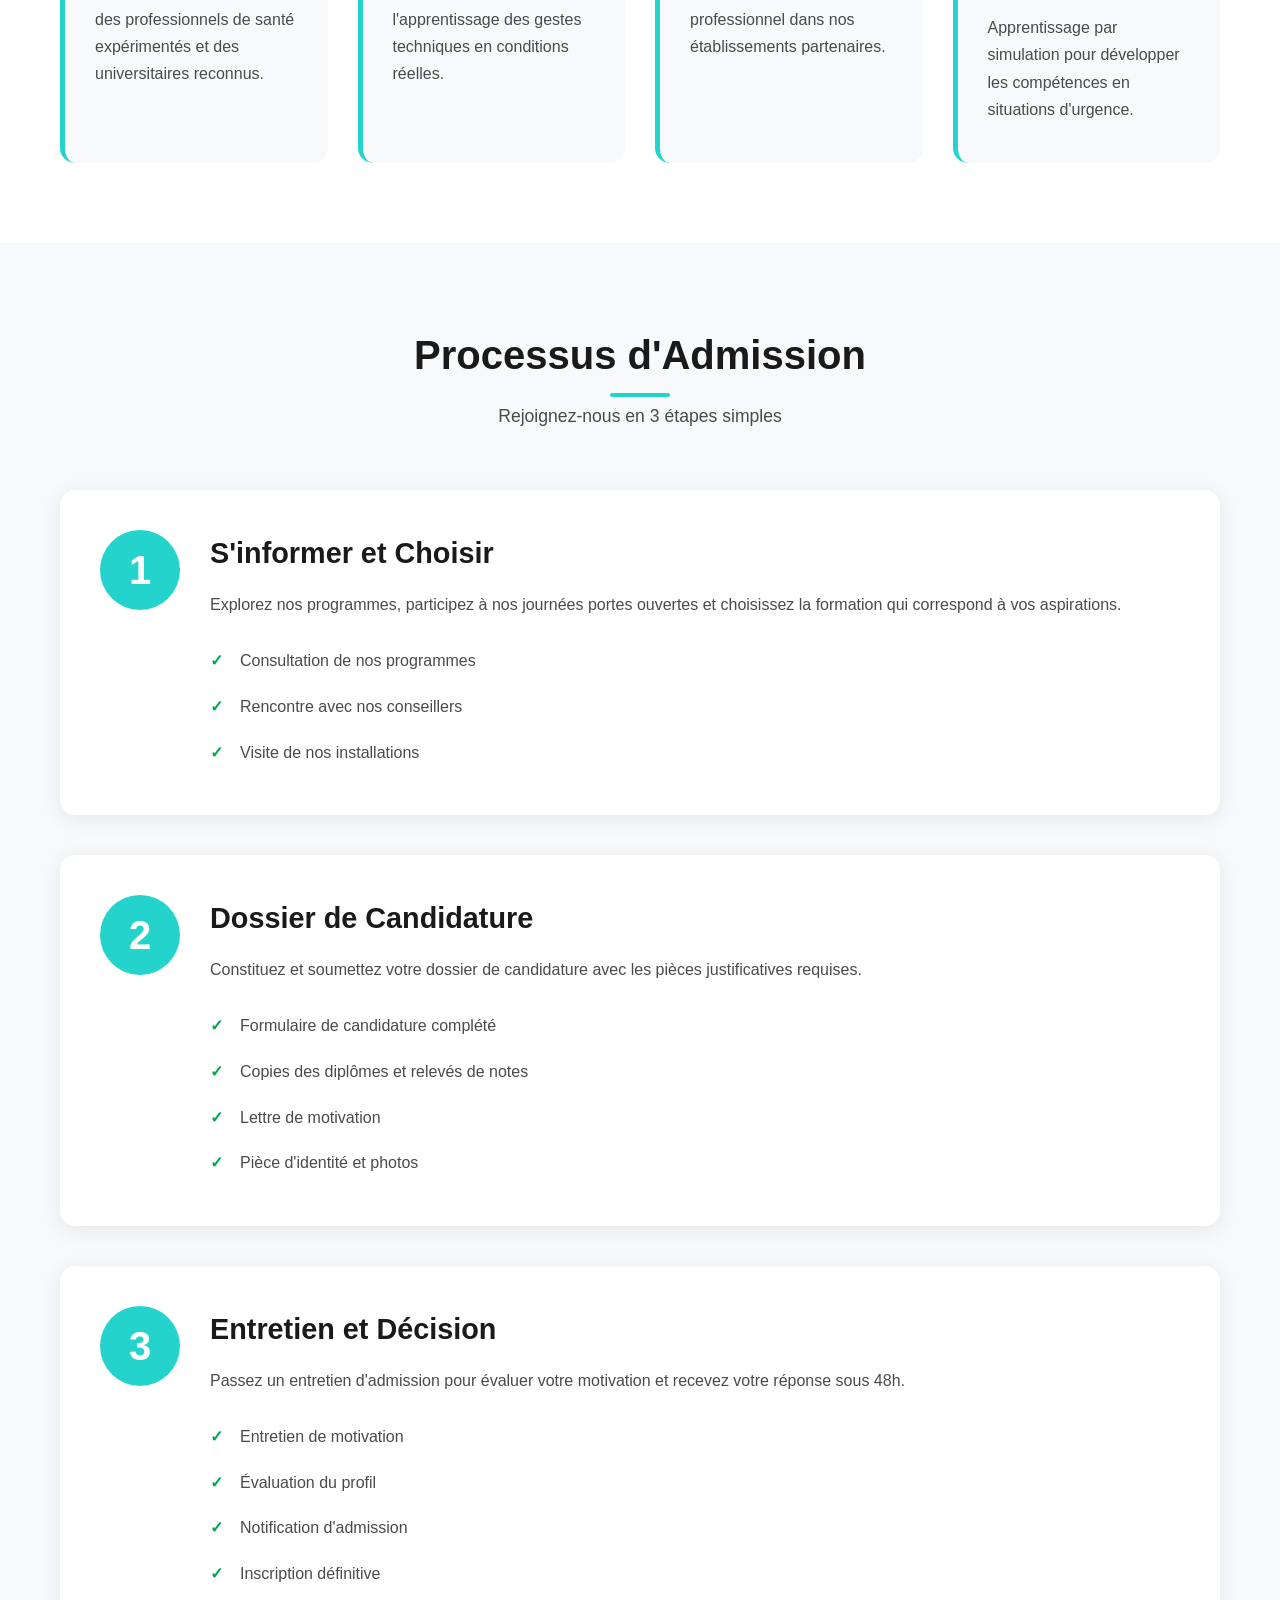
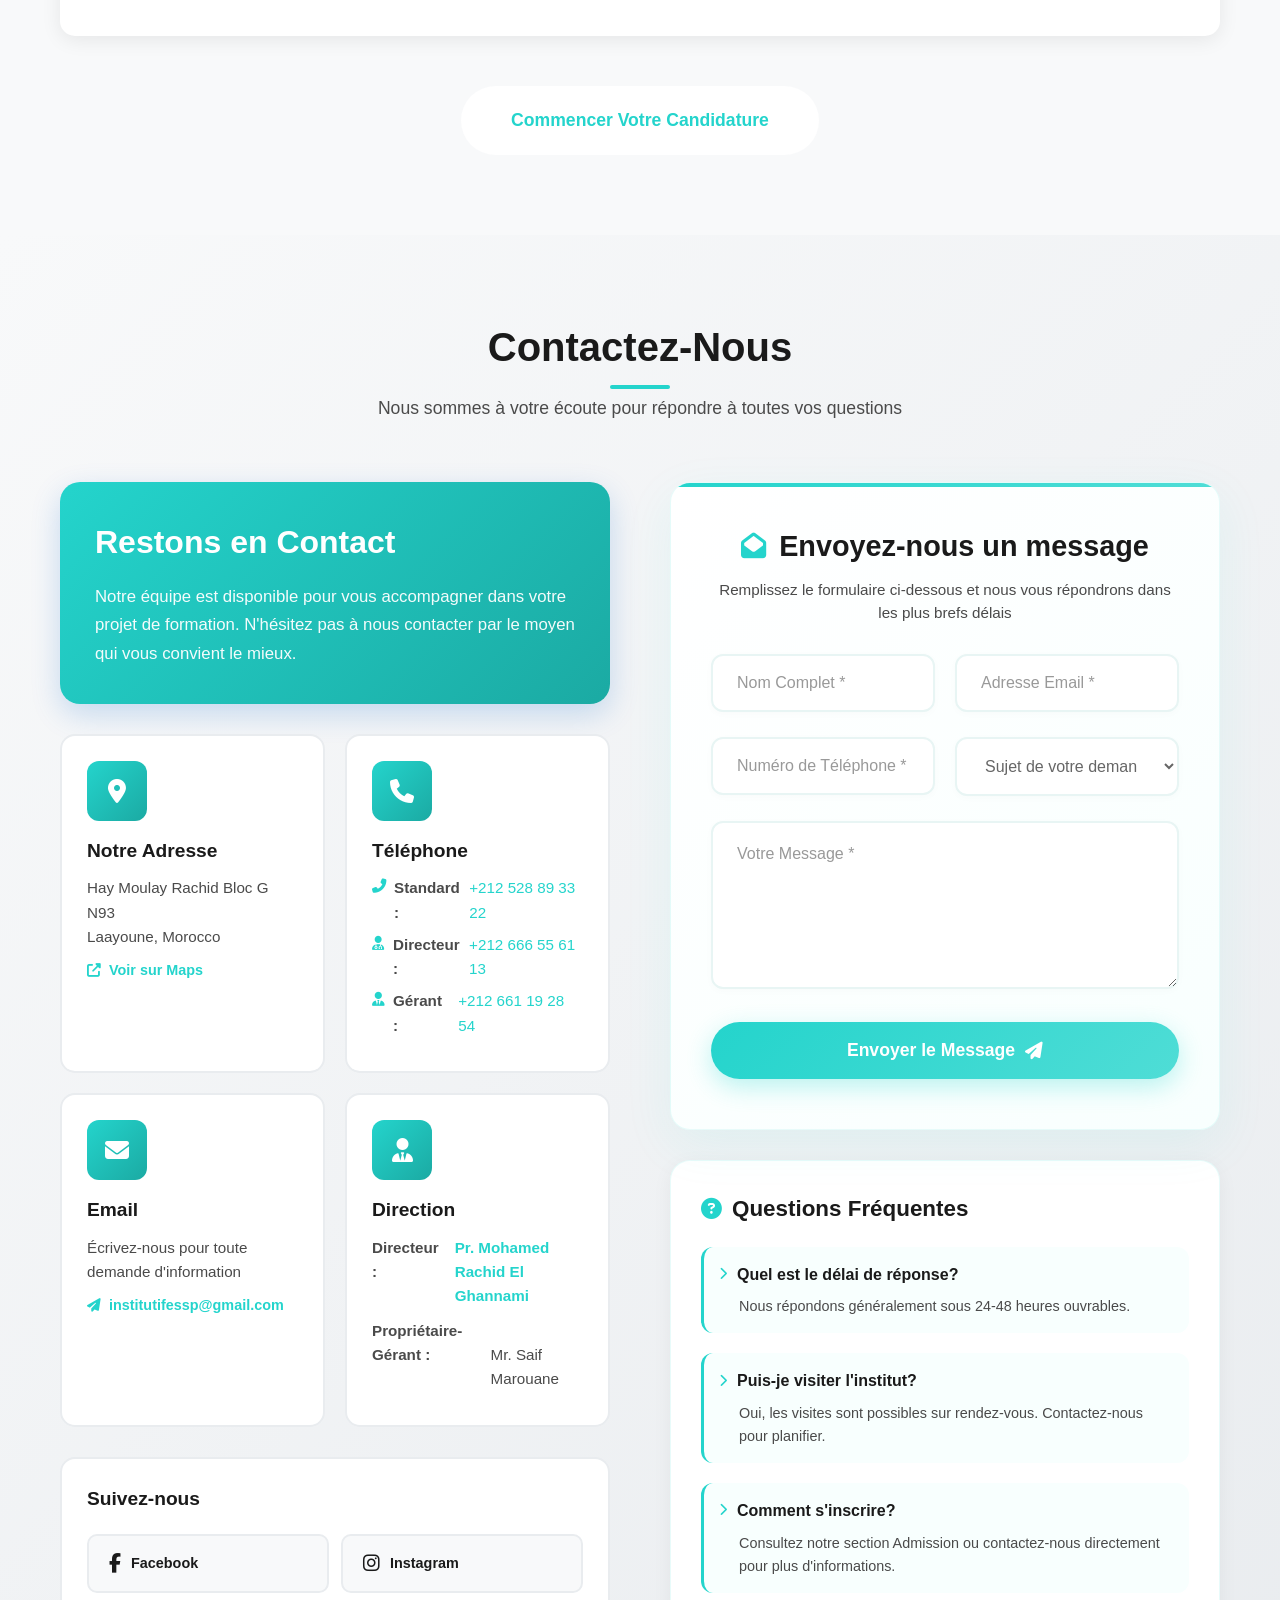
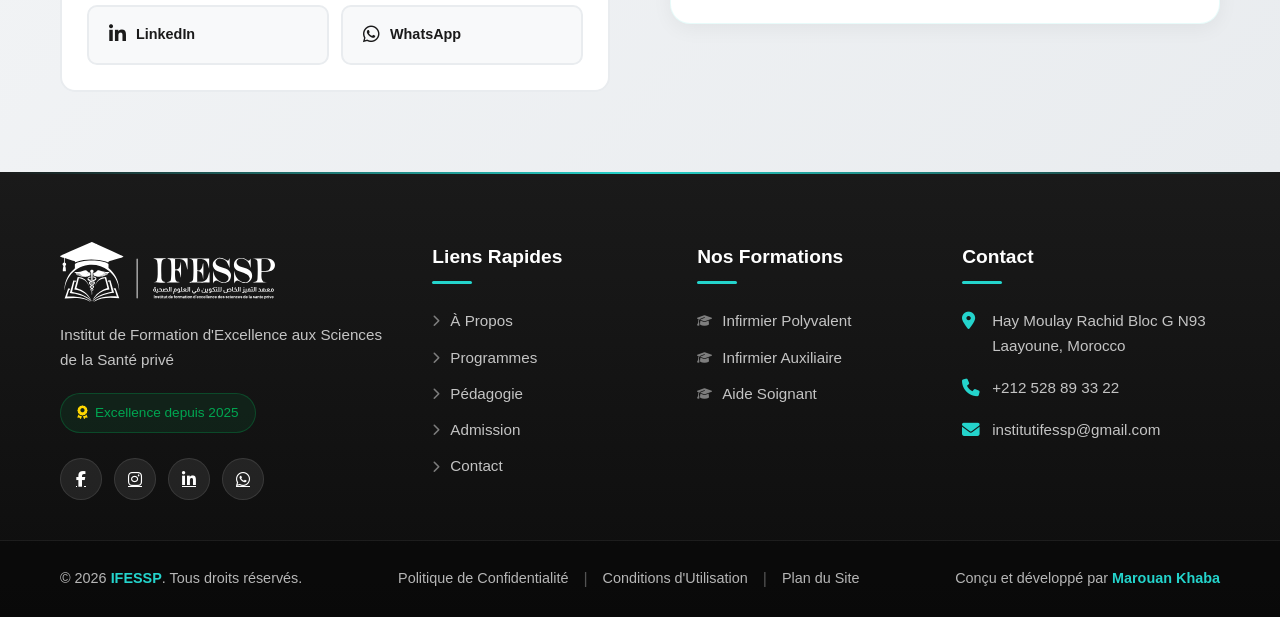
==== commit 7fce94c8: "feat: add 3D Coverflow slider, mobile bottom nav, welcome ad, reels, header spacing, and horizontal " ====
--- a/index.html
+++ b/index.html
@@ -26,7 +26,7 @@
 
     <!-- Navigation -->
     <nav class="navbar" id="navbar">
-        <div class="container nav-container">
+        <div class="nav-container">
             <div class="logo">
                 <img src="header_logo.svg" alt="IFESSP Logo">
             </div>
@@ -38,12 +38,17 @@
             <ul class="nav-menu" id="navMenu">
                 <li><a href="#accueil" class="nav-link active">Accueil</a></li>
                 <li><a href="#apropos" class="nav-link">À Propos</a></li>
+                <li><a href="#campus" class="nav-link">Campus</a></li>
                 <li><a href="#direction" class="nav-link">Direction</a></li>
                 <li><a href="#programmes" class="nav-link">Programmes</a></li>
                 <li><a href="#pedagogie" class="nav-link">Pédagogie</a></li>
                 <li><a href="#admission" class="nav-link">Admission</a></li>
                 <li><a href="#contact" class="nav-cta"><i class="fas fa-phone"></i><span>Contact</span></a></li>
             </ul>
+            <div class="header-socials">
+                <a href="https://www.facebook.com/profile.php?id=61583809679076" target="_blank" rel="noopener noreferrer" aria-label="Facebook"><i class="fab fa-facebook-f"></i></a>
+                <a href="https://www.instagram.com/institut_ifessp/" target="_blank" rel="noopener noreferrer" aria-label="Instagram"><i class="fab fa-instagram"></i></a>
+            </div>
         </div>
     </nav>
 
@@ -295,6 +300,58 @@
                         </div>
                     </div>
                 </div>
+
+                <!-- Reel Card 3 -->
+                <div class="reel-card">
+                    <div class="reel-video-wrapper">
+                        <video loop preload="metadata" class="reel-video" id="reelVideo3" playsinline>
+                            <source src="videos/ifessp_video_1.mp4" type="video/mp4">
+                            Votre navigateur ne supporte pas la lecture de la vidéo.
+                        </video>
+                        <div class="reel-overlay" onclick="toggleReelPlay('reelVideo3')">
+                            <div class="reel-play-btn"><i class="fas fa-play"></i></div>
+                            
+                            <!-- Badges/Tags (Top right) -->
+                            <div class="reel-top-badges">
+                                <span class="reel-badge"><i class="fab fa-instagram"></i> Reel</span>
+                            </div>
+                            
+                            <!-- Bottom Info Overlay -->
+                            <div class="reel-info-overlay">
+                                <div class="reel-meta">
+                                    <span class="reel-tag tag-cooperation"><i class="fas fa-users"></i> Coopération</span>
+                                    <span class="reel-date"><i class="far fa-calendar-alt"></i> Juin 2026</span>
+                                </div>
+                                <h3>Coopération & Avenir</h3>
+                                <p>Développement de partenariats internationaux pour la formation paramédicale d'excellence.</p>
+                                <div class="reel-interaction">
+                                    <div class="interaction-item" onclick="toggleReelMute('reelVideo3', event)"><i class="fas fa-volume-mute" id="muteIcon_reelVideo3"></i></div>
+                                </div>
+                            </div>
+                        </div>
+                    </div>
+                </div>
+            </div>
+
+            <!-- Interactive Photo Stack Section -->
+            <div class="gallery-stack-wrapper">
+                <div class="gallery-info">
+                    <div class="gallery-badge">
+                        <i class="fas fa-camera-retro"></i>
+                        <span>Instants Immortalisés</span>
+                    </div>
+                    <h3>Album Souvenirs de la Visite</h3>
+                    <p>Découvrez les moments forts de notre rencontre internationale à travers cette galerie de photos interactive. Les cartes défilent automatiquement ou en cliquant sur les flèches.</p>
+                    <div class="stack-controls">
+                        <button class="stack-btn prev-btn" id="stackPrevBtn" aria-label="Image précédente"><i class="fas fa-arrow-left"></i></button>
+                        <button class="stack-btn next-btn" id="stackNextBtn" aria-label="Image suivante"><i class="fas fa-arrow-right"></i></button>
+                    </div>
+                </div>
+                <div class="stack-container">
+                    <div class="card-stack" id="photoStack">
+                        <!-- JavaScript will dynamically populate the cards to support 19 photos smoothly -->
+                    </div>
+                </div>
             </div>
         </div>
     </section>
@@ -316,6 +373,42 @@
                 </div>
                 <div class="about-image">
                     <img src="images/Gemini_Generated_Image_5qboi05qboi05qbo.png" alt="Formation en santé">
+                </div>
+            </div>
+        </div>
+    </section>
+
+    <!-- Campus Gallery Section -->
+    <section class="campus-section" id="campus">
+        <div class="container">
+            <div class="campus-layout-wrapper">
+                <div class="campus-info">
+                    <div class="section-badge-visitors">
+                        <i class="fas fa-university"></i>
+                        <span>Notre Campus</span>
+                    </div>
+                    <h2 class="section-title">Infrastructures & Équipements</h2>
+                    <p class="section-subtitle">Découvrez nos locaux modernes et nos équipements de simulation médicale de pointe conçus pour votre réussite.</p>
+                    
+                    <!-- Category Filters -->
+                    <div class="gallery-filters">
+                        <button class="filter-btn active" data-filter="all">Tout</button>
+                        <button class="filter-btn" data-filter="salles">Salles</button>
+                        <button class="filter-btn" data-filter="equipements">Laboratoires</button>
+                        <button class="filter-btn" data-filter="vie">Espaces</button>
+                    </div>
+
+                    <!-- Navigation Controls -->
+                    <div class="stack-controls">
+                        <button class="stack-btn prev-btn" id="campusPrevBtn" aria-label="Image précédente"><i class="fas fa-arrow-left"></i></button>
+                        <button class="stack-btn next-btn" id="campusNextBtn" aria-label="Image suivante"><i class="fas fa-arrow-right"></i></button>
+                    </div>
+                </div>
+                
+                <div class="campus-stack-container">
+                    <div class="card-stack" id="campusPhotoStack">
+                        <!-- JavaScript will dynamically populate the cards to support filtering and smooth 3D transitions -->
+                    </div>
                 </div>
             </div>
         </div>
@@ -846,6 +939,64 @@
         <i class="fab fa-whatsapp"></i>
     </a>
 
+    <!-- Modern Bottom Navigation Bar (Mobile only) -->
+    <div class="bottom-nav">
+        <a href="#accueil" class="bottom-nav-link active">
+            <i class="fas fa-home"></i>
+            <span>Accueil</span>
+        </a>
+        <a href="#campus" class="bottom-nav-link">
+            <i class="fas fa-university"></i>
+            <span>Campus</span>
+        </a>
+        <a href="#programmes" class="bottom-nav-link">
+            <i class="fas fa-graduation-cap"></i>
+            <span>Programmes</span>
+        </a>
+        <a href="#contact" class="bottom-nav-link">
+            <i class="fas fa-envelope"></i>
+            <span>Contact</span>
+        </a>
+        <button class="bottom-nav-link" id="bottomNavMoreBtn" aria-label="Menu supplémentaire">
+            <i class="fas fa-bars"></i>
+            <span>Plus</span>
+        </button>
+    </div>
+
+    <!-- Bottom Sheet Menu (More Items) -->
+    <div class="bottom-sheet" id="bottomSheetMenu" aria-hidden="true">
+        <div class="bottom-sheet-backdrop" id="bottomSheetBackdrop"></div>
+        <div class="bottom-sheet-content">
+            <div class="bottom-sheet-drag-handle"></div>
+            <div class="bottom-sheet-header">
+                <h3>Menu Principal</h3>
+                <button class="bottom-sheet-close" id="bottomSheetClose" aria-label="Fermer le menu"><i class="fas fa-times"></i></button>
+            </div>
+            <ul class="bottom-sheet-links">
+                <li><a href="#apropos" class="bottom-sheet-link"><i class="fas fa-info-circle"></i><span>À Propos</span></a></li>
+                <li><a href="#direction" class="bottom-sheet-link"><i class="fas fa-user-tie"></i><span>Direction</span></a></li>
+                <li><a href="#pedagogie" class="bottom-sheet-link"><i class="fas fa-book-open"></i><span>Pédagogie</span></a></li>
+                <li><a href="#admission" class="bottom-sheet-link"><i class="fas fa-clipboard-check"></i><span>Admission</span></a></li>
+            </ul>
+        </div>
+    </div>
+
+    <!-- Lightbox Modal -->
+    <div class="lightbox-modal" id="lightboxModal" role="dialog" aria-modal="true" aria-hidden="true">
+        <button class="lightbox-close" id="lightboxClose" aria-label="Fermer"><i class="fas fa-times"></i></button>
+        <button class="lightbox-arrow lightbox-prev" id="lightboxPrev" aria-label="Précédent"><i class="fas fa-chevron-left"></i></button>
+        <button class="lightbox-arrow lightbox-next" id="lightboxNext" aria-label="Suivant"><i class="fas fa-chevron-right"></i></button>
+        <div class="lightbox-content">
+            <div class="lightbox-img-container">
+                <img src="" alt="" class="lightbox-img" id="lightboxImg">
+            </div>
+            <div class="lightbox-caption">
+                <h4 id="lightboxTitle"></h4>
+                <p id="lightboxDesc"></p>
+            </div>
+        </div>
+    </div>
+
     <!-- EmailJS SDK -->
     <script type="text/javascript" src="https://cdn.jsdelivr.net/npm/@emailjs/browser@4/dist/email.min.js"></script>
     <script src="script.js"></script>
--- a/styles.css
+++ b/styles.css
@@ -34,6 +34,7 @@
 
 html {
     scroll-behavior: smooth;
+    overflow-x: hidden;
 }
 
 body {
@@ -62,30 +63,66 @@
    =========================== */
 .navbar {
     position: fixed;
-    top: 0;
-    width: 100%;
-    background: rgba(255, 255, 255, var(--navbar-bg-opacity, 1));
+    top: 15px;
+    left: 20px;
+    right: 20px;
+    width: auto;
+    background: rgba(255, 255, 255, calc(var(--navbar-bg-opacity, 0) * 0.88));
+    backdrop-filter: blur(var(--navbar-blur, 0px));
+    -webkit-backdrop-filter: blur(var(--navbar-blur, 0px));
+    border: 1px solid rgba(255, 255, 255, calc(var(--navbar-bg-opacity, 0) * 0.45));
+    border-radius: 24px;
     box-shadow: none;
     z-index: 1000;
-    transition: background 0.25s ease, box-shadow 0.25s ease, backdrop-filter 0.25s ease;
-    backdrop-filter: blur(var(--navbar-blur, 0px));
-    -webkit-backdrop-filter: blur(var(--navbar-blur, 0px));
+    transition: background 0.25s ease, box-shadow 0.25s ease, border-color 0.25s ease, backdrop-filter 0.25s ease;
 }
 
 .navbar.scrolled {
-    box-shadow: var(--shadow-lg);
+    box-shadow: 0 10px 30px rgba(0, 0, 0, 0.05);
+    border-color: rgba(36, 212, 204, 0.2);
 }
 
 .nav-container {
     display: flex;
     justify-content: space-between;
     align-items: center;
-    padding: 10px 20px;
+    padding: 8px 24px;
 }
 
 .logo img {
     height: 50px;
     width: auto;
+}
+
+
+
+.header-socials {
+    display: flex;
+    align-items: center;
+    gap: 8px;
+}
+
+.header-socials a {
+    color: var(--text-medium);
+    font-size: 1.05rem;
+    transition: all 0.3s cubic-bezier(0.25, 0.8, 0.25, 1);
+    display: flex;
+    align-items: center;
+    justify-content: center;
+    width: 32px;
+    height: 32px;
+    border-radius: 50%;
+    background: rgba(30, 41, 59, 0.04);
+    border: 1px solid rgba(30, 41, 59, 0.05);
+    text-decoration: none;
+}
+
+.header-socials a:hover {
+    color: #ffffff;
+    background: var(--primary-color);
+    border-color: var(--primary-color);
+    transform: translateY(-2px) scale(1.05);
+    box-shadow: 0 4px 12px rgba(36, 212, 204, 0.25);
 }
 
 .nav-menu {
@@ -1330,18 +1367,321 @@
 
 @media (max-width: 768px) {
     .reels-container {
+        display: flex;
+        flex-direction: row;
+        flex-wrap: nowrap;
+        justify-content: flex-start;
+        overflow-x: auto;
+        scroll-snap-type: x mandatory;
         gap: 20px;
-    }
+        padding: 20px 20px 30px 20px;
+        margin-left: -20px; /* Offset container padding to achieve edge-to-edge swiping */
+        margin-right: -20px;
+        width: calc(100% + 40px);
+        -webkit-overflow-scrolling: touch;
+        scrollbar-width: none; /* Hide scrollbar for Firefox */
+    }
+    
+    .reels-container::-webkit-scrollbar {
+        display: none; /* Hide scrollbar for Safari/Chrome */
+    }
+
     .reel-card {
-        width: calc(50% - 10px);
-        min-width: 240px;
+        width: 280px;
+        flex-shrink: 0;
+        scroll-snap-align: center;
     }
 }
 
 @media (max-width: 576px) {
     .reel-card {
-        width: 100%;
-        max-width: 300px;
+        width: 240px;
+        flex-shrink: 0;
+        scroll-snap-align: center;
+    }
+}
+
+/* ===========================
+   Interactive Photo Stack Layout
+   =========================== */
+.gallery-stack-wrapper {
+    display: grid;
+    grid-template-columns: 1fr 1.2fr;
+    gap: 60px;
+    align-items: center;
+    max-width: 1100px;
+    margin: 80px auto 20px auto;
+    padding: 40px;
+    background: var(--bg-white);
+    border-radius: 32px;
+    box-shadow: var(--shadow-lg), 0 0 80px rgba(36, 212, 204, 0.03);
+    border: 1px solid rgba(36, 212, 204, 0.05);
+    overflow: hidden;
+    position: relative;
+}
+
+.gallery-info {
+    padding-right: 20px;
+}
+
+.gallery-badge {
+    display: inline-flex;
+    align-items: center;
+    gap: 8px;
+    background: rgba(36, 212, 204, 0.1);
+    color: var(--primary-dark);
+    padding: 8px 16px;
+    border-radius: 50px;
+    font-size: 0.8rem;
+    font-weight: 600;
+    margin-bottom: 20px;
+    border: 1px solid rgba(36, 212, 204, 0.2);
+    text-transform: uppercase;
+    letter-spacing: 0.5px;
+}
+
+.gallery-badge i {
+    color: var(--primary-color);
+}
+
+.gallery-info h3 {
+    font-size: 2.2rem;
+    font-weight: 700;
+    color: var(--text-dark);
+    margin-bottom: 20px;
+    line-height: 1.2;
+}
+
+.gallery-info p {
+    color: var(--text-medium);
+    font-size: 1.05rem;
+    margin-bottom: 30px;
+    line-height: 1.7;
+}
+
+/* Controls */
+.stack-controls {
+    display: flex;
+    gap: 15px;
+}
+
+.stack-btn {
+    width: 50px;
+    height: 50px;
+    border-radius: 50%;
+    border: 1px solid rgba(36, 212, 204, 0.3);
+    background: var(--bg-white);
+    color: var(--primary-dark);
+    font-size: 1.1rem;
+    display: flex;
+    align-items: center;
+    justify-content: center;
+    cursor: pointer;
+    transition: all 0.3s cubic-bezier(0.4, 0, 0.2, 1);
+    box-shadow: 0 4px 10px rgba(0,0,0,0.03);
+}
+
+.stack-btn:hover {
+    background: var(--primary-color);
+    color: #fff;
+    border-color: var(--primary-color);
+    transform: scale(1.08);
+    box-shadow: 0 6px 15px rgba(36, 212, 204, 0.3);
+}
+
+.stack-btn:active {
+    transform: scale(0.95);
+}
+
+/* Stack Container & Cards */
+.stack-container {
+    width: 100%;
+    display: flex;
+    justify-content: center;
+    align-items: center;
+    height: 480px;
+    position: relative;
+    perspective: 1200px; /* Crucial for 3D card flipping */
+}
+
+.card-stack {
+    position: relative;
+    width: 320px;
+    height: 400px;
+    transform-style: preserve-3d;
+}
+
+.stack-card {
+    position: absolute;
+    width: 100%;
+    height: 100%;
+    border-radius: 20px;
+    overflow: hidden;
+    box-shadow: 0 10px 30px rgba(0,0,0,0.15), 0 1px 3px rgba(0,0,0,0.05);
+    background: #000;
+    transition: transform 0.6s cubic-bezier(0.25, 0.8, 0.25, 1), opacity 0.6s cubic-bezier(0.25, 0.8, 0.25, 1), z-index 0.6s ease;
+    cursor: pointer;
+    user-select: none;
+    will-change: transform, opacity;
+}
+
+.stack-card img {
+    width: 100%;
+    height: 100%;
+    object-fit: cover;
+    pointer-events: none;
+    transition: transform 0.5s ease;
+}
+
+.stack-card:hover img {
+    transform: scale(1.05);
+}
+
+/* Glassmorphism caption overlay for each card */
+.stack-card-overlay {
+    position: absolute;
+    bottom: 0;
+    left: 0;
+    width: 100%;
+    padding: 16px 20px;
+    background: linear-gradient(to top, rgba(0,0,0,0.8) 0%, rgba(0,0,0,0.3) 60%, rgba(0,0,0,0) 100%);
+    color: #fff;
+    font-size: 0.9rem;
+    font-weight: 500;
+    letter-spacing: 0.5px;
+    text-shadow: 0 1px 2px rgba(0,0,0,0.5);
+    pointer-events: none;
+}
+
+/* Card position rules - 3D layout (depth stacking) */
+.stack-card.pos-0 {
+    z-index: 4;
+    transform: translate3d(0, 0, 0) scale(1) rotate(0deg);
+    opacity: 1;
+    pointer-events: auto;
+}
+
+.stack-card.pos-1 {
+    z-index: 3;
+    transform: translate3d(15px, -15px, -30px) scale(0.95) rotate(2deg);
+    opacity: 0.9;
+    pointer-events: none;
+}
+
+.stack-card.pos-2 {
+    z-index: 2;
+    transform: translate3d(30px, -30px, -60px) scale(0.9) rotate(-1deg);
+    opacity: 0.75;
+    pointer-events: none;
+}
+
+.stack-card.pos-3 {
+    z-index: 1;
+    transform: translate3d(45px, -45px, -90px) scale(0.85) rotate(1.5deg);
+    opacity: 0.5;
+    pointer-events: none;
+}
+
+/* All other background cards in the deck queue */
+.stack-card.pos-hidden {
+    z-index: 0;
+    transform: translate3d(60px, -60px, -120px) scale(0.8);
+    opacity: 0;
+    pointer-events: none;
+}
+
+/* Premium flipping / throwing exit animations */
+.stack-card.exit-next {
+    transform: translate3d(140%, 40px, 120px) rotateY(180deg) rotate(20deg) scale(0.8) !important;
+    opacity: 0;
+    z-index: 10;
+    pointer-events: none;
+}
+
+.stack-card.exit-prev {
+    transform: translate3d(-140%, 40px, 120px) rotateY(-180deg) rotate(-20deg) scale(0.8) !important;
+    opacity: 0;
+    z-index: 10;
+    pointer-events: none;
+}
+
+/* Media Queries for Gallery Stack Layout */
+@media (max-width: 992px) {
+    .gallery-stack-wrapper {
+        grid-template-columns: 1fr;
+        gap: 40px;
+        padding: 30px;
+        margin-top: 60px;
+        text-align: center;
+    }
+    
+    .gallery-info {
+        padding-right: 0;
+        display: flex;
+        flex-direction: column;
+        align-items: center;
+    }
+    
+    .gallery-info h3 {
+        font-size: 1.8rem;
+    }
+    
+    .stack-container {
+        height: 440px;
+    }
+    
+    .card-stack {
+        width: 280px;
+        height: 350px;
+    }
+    
+    .stack-card.pos-1 {
+        transform: translate3d(12px, -12px, -24px) scale(0.95) rotate(2deg);
+    }
+    
+    .stack-card.pos-2 {
+        transform: translate3d(24px, -24px, -48px) scale(0.9) rotate(-1deg);
+    }
+    
+    .stack-card.pos-3 {
+        transform: translate3d(36px, -36px, -72px) scale(0.85) rotate(1.5deg);
+    }
+}
+
+@media (max-width: 576px) {
+    .gallery-stack-wrapper {
+        padding: 20px 15px;
+        border-radius: 20px;
+    }
+    
+    .stack-container {
+        height: 380px;
+    }
+    
+    .card-stack {
+        width: 240px;
+        height: 300px;
+    }
+    
+    .stack-card.pos-1 {
+        transform: translate3d(10px, -10px, -20px) scale(0.95) rotate(2deg);
+    }
+    
+    .stack-card.pos-2 {
+        transform: translate3d(20px, -20px, -40px) scale(0.9) rotate(-1deg);
+    }
+    
+    .stack-card.pos-3 {
+        transform: translate3d(30px, -30px, -60px) scale(0.85) rotate(1.5deg);
+    }
+    
+    .gallery-info h3 {
+        font-size: 1.5rem;
+    }
+    
+    .gallery-info p {
+        font-size: 0.95rem;
+        margin-bottom: 20px;
     }
 }
 
@@ -1381,6 +1721,365 @@
     width: 100%;
     border-radius: 15px;
     box-shadow: var(--shadow-lg);
+}
+
+/* ===========================
+   Campus & Equipments Gallery Section (3D Stack Redesign)
+   =========================== */
+.campus-section {
+    padding: var(--section-padding);
+    background: var(--bg-white);
+    overflow: hidden; /* Prevent 3D Coverflow slider from overflowing viewport */
+}
+
+.campus-layout-wrapper {
+    display: grid;
+    grid-template-columns: 1fr 1.2fr;
+    gap: 60px;
+    align-items: center;
+    max-width: 1100px;
+    margin: 0 auto;
+}
+
+.campus-info {
+    padding-right: 20px;
+}
+
+.campus-info .gallery-filters {
+    display: flex;
+    justify-content: flex-start;
+    gap: 10px;
+    margin: 25px 0 35px 0;
+    flex-wrap: wrap;
+}
+
+.campus-info .filter-btn {
+    background: var(--bg-light);
+    border: 1px solid var(--border-color);
+    color: var(--text-medium);
+    padding: 8px 18px;
+    border-radius: 50px;
+    font-size: 0.85rem;
+    font-weight: 600;
+    cursor: pointer;
+    transition: all 0.3s cubic-bezier(0.4, 0, 0.2, 1);
+}
+
+.campus-info .filter-btn:hover {
+    background: rgba(36, 212, 204, 0.05);
+    color: var(--primary-dark);
+    border-color: rgba(36, 212, 204, 0.2);
+    transform: translateY(-2px);
+}
+
+.campus-info .filter-btn.active {
+    background: var(--primary-color);
+    color: #fff;
+    border-color: var(--primary-color);
+    box-shadow: 0 4px 12px rgba(36, 212, 204, 0.25);
+}
+
+/* 3D Stack Container & Card Deck */
+.campus-stack-container {
+    width: 100%;
+    display: flex;
+    justify-content: center;
+    align-items: center;
+    height: 420px;
+    position: relative;
+    perspective: 1200px;
+}
+
+.campus-stack-container .card-stack {
+    position: relative;
+    width: 420px;
+    height: 315px; /* Landscape aspect ratio 4:3 */
+    transform-style: preserve-3d;
+    transition: transform 0.85s cubic-bezier(0.25, 1, 0.5, 1);
+}
+
+.campus-stack-card {
+    position: absolute;
+    width: 100%;
+    height: 100%;
+    border-radius: 20px;
+    overflow: hidden;
+    box-shadow: 0 10px 30px rgba(0,0,0,0.15), 0 1px 3px rgba(0,0,0,0.05);
+    background: #000;
+    transition: transform 0.85s cubic-bezier(0.25, 1, 0.5, 1), opacity 0.85s cubic-bezier(0.25, 1, 0.5, 1), z-index 0.85s ease;
+    cursor: pointer;
+    user-select: none;
+    will-change: transform, opacity;
+    backface-visibility: hidden;
+    -webkit-backface-visibility: hidden;
+}
+
+.campus-stack-card img {
+    width: 100%;
+    height: 100%;
+    object-fit: cover;
+    pointer-events: none;
+    filter: grayscale(100%);
+    transition: transform 0.5s ease, filter 0.85s ease;
+}
+
+.campus-stack-card.active-card img {
+    filter: grayscale(0%);
+}
+
+.campus-stack-card:hover img {
+    transform: scale(1.06);
+}
+
+/* Hover overlay and text */
+.campus-stack-card-overlay {
+    position: absolute;
+    bottom: 0;
+    left: 0;
+    width: 100%;
+    padding: 20px 24px;
+    background: linear-gradient(to top, rgba(0,0,0,0.9) 0%, rgba(0,0,0,0.4) 60%, rgba(0,0,0,0) 100%);
+    color: #fff;
+    z-index: 2;
+    pointer-events: none;
+    display: flex;
+    flex-direction: column;
+    justify-content: flex-end;
+}
+
+.campus-stack-card-overlay h4 {
+    font-size: 1.15rem;
+    font-weight: 700;
+    color: var(--primary-light);
+    margin-bottom: 6px;
+}
+
+.campus-stack-card-overlay p {
+    font-size: 0.85rem;
+    color: rgba(255,255,255,0.85);
+    line-height: 1.4;
+}
+
+/* Note: Card positions are computed dynamically in JavaScript for the 3D circular cylinder. */
+
+/* Campus Gallery Responsive Media Queries */
+@media (max-width: 992px) {
+    .campus-layout-wrapper {
+        grid-template-columns: 1fr;
+        gap: 40px;
+        text-align: center;
+    }
+    
+    .campus-info {
+        padding-right: 0;
+        display: flex;
+        flex-direction: column;
+        align-items: center;
+    }
+    
+    .campus-info .gallery-filters {
+        justify-content: center;
+    }
+    
+    .campus-stack-container {
+        height: 380px;
+    }
+    
+    .campus-stack-container .card-stack {
+        width: 360px;
+        height: 270px;
+    }
+}
+
+@media (max-width: 576px) {
+    .campus-stack-container {
+        height: 300px;
+    }
+    
+    .campus-stack-container .card-stack {
+        width: 280px;
+        height: 210px;
+    }
+    
+    .campus-stack-card-overlay {
+        padding: 12px 16px;
+    }
+    
+    .campus-stack-card-overlay h4 {
+        font-size: 1rem;
+        margin-bottom: 3px;
+    }
+    
+    .campus-stack-card-overlay p {
+        font-size: 0.75rem;
+        line-height: 1.3;
+    }
+}
+
+/* ===========================
+   Lightbox Modal Styling
+   =========================== */
+.lightbox-modal {
+    position: fixed;
+    top: 0;
+    left: 0;
+    width: 100%;
+    height: 100%;
+    background: rgba(10, 10, 10, 0.95);
+    backdrop-filter: blur(15px);
+    -webkit-backdrop-filter: blur(15px);
+    z-index: 2000;
+    display: flex;
+    align-items: center;
+    justify-content: center;
+    opacity: 0;
+    pointer-events: none;
+    transition: opacity 0.4s cubic-bezier(0.25, 0.8, 0.25, 1);
+}
+
+.lightbox-modal:not([aria-hidden="true"]) {
+    opacity: 1;
+    pointer-events: auto;
+}
+
+.lightbox-close {
+    position: absolute;
+    top: 30px;
+    right: 30px;
+    background: none;
+    border: none;
+    color: #fff;
+    font-size: 2rem;
+    cursor: pointer;
+    z-index: 2010;
+    width: 50px;
+    height: 50px;
+    display: flex;
+    align-items: center;
+    justify-content: center;
+    border-radius: 50%;
+    background: rgba(255,255,255,0.05);
+    border: 1px solid rgba(255,255,255,0.1);
+    transition: all 0.3s ease;
+}
+
+.lightbox-close:hover {
+    background: var(--accent-color);
+    border-color: var(--accent-color);
+    transform: scale(1.08) rotate(90deg);
+}
+
+.lightbox-arrow {
+    position: absolute;
+    top: 50%;
+    transform: translateY(-50%);
+    background: rgba(255,255,255,0.05);
+    border: 1px solid rgba(255,255,255,0.1);
+    color: #fff;
+    font-size: 1.3rem;
+    width: 60px;
+    height: 60px;
+    border-radius: 50%;
+    cursor: pointer;
+    z-index: 2010;
+    display: flex;
+    align-items: center;
+    justify-content: center;
+    transition: all 0.3s cubic-bezier(0.4, 0, 0.2, 1);
+}
+
+.lightbox-arrow:hover {
+    background: var(--primary-color);
+    border-color: var(--primary-color);
+    color: #fff;
+    transform: translateY(-50%) scale(1.1);
+    box-shadow: 0 0 20px rgba(36,212,204,0.3);
+}
+
+.lightbox-prev {
+    left: 40px;
+}
+
+.lightbox-next {
+    right: 40px;
+}
+
+.lightbox-content {
+    max-width: 80%;
+    max-height: 80%;
+    display: flex;
+    flex-direction: column;
+    align-items: center;
+    position: relative;
+    user-select: none;
+}
+
+.lightbox-img-container {
+    max-width: 100%;
+    max-height: 70vh;
+    border-radius: 16px;
+    overflow: hidden;
+    box-shadow: 0 20px 50px rgba(0,0,0,0.5);
+    border: 1px solid rgba(255,255,255,0.1);
+    background: #000;
+}
+
+.lightbox-img {
+    max-width: 100%;
+    max-height: 70vh;
+    display: block;
+    object-fit: contain;
+    transition: transform 0.4s cubic-bezier(0.25, 0.8, 0.25, 1);
+}
+
+.lightbox-caption {
+    width: 100%;
+    text-align: center;
+    margin-top: 24px;
+    color: #fff;
+    max-width: 600px;
+}
+
+.lightbox-caption h4 {
+    font-size: 1.4rem;
+    font-weight: 700;
+    color: var(--primary-color);
+    margin-bottom: 8px;
+}
+
+.lightbox-caption p {
+    font-size: 1rem;
+    color: rgba(255,255,255,0.8);
+    line-height: 1.5;
+}
+
+/* Lightbox mobile responsive styling */
+@media (max-width: 768px) {
+    .lightbox-arrow {
+        width: 45px;
+        height: 45px;
+        font-size: 1rem;
+    }
+    
+    .lightbox-prev {
+        left: 15px;
+    }
+    
+    .lightbox-next {
+        right: 15px;
+    }
+    
+    .lightbox-close {
+        top: 20px;
+        right: 20px;
+        width: 45px;
+        height: 45px;
+        font-size: 1.5rem;
+    }
+    
+    .lightbox-content {
+        max-width: 95%;
+    }
 }
 
 /* ===========================
@@ -3620,12 +4319,44 @@
         font-size: 2rem;
     }
     
+    .pedagogy-grid {
+        grid-template-columns: 1fr;
+    }
+    
     .stats-grid,
     .pillars-grid,
     .programs-grid,
-    .pedagogy-grid,
     .direction-grid {
-        grid-template-columns: 1fr;
+        display: flex !important;
+        flex-direction: row !important;
+        flex-wrap: nowrap !important;
+        justify-content: flex-start !important;
+        overflow-x: auto !important;
+        scroll-snap-type: x mandatory !important;
+        gap: 20px !important;
+        padding: 10px 20px 25px 20px !important;
+        margin-left: -20px !important;
+        margin-right: -20px !important;
+        width: calc(100% + 40px) !important;
+        -webkit-overflow-scrolling: touch !important;
+        scrollbar-width: none !important;
+    }
+    
+    .stats-grid::-webkit-scrollbar,
+    .pillars-grid::-webkit-scrollbar,
+    .programs-grid::-webkit-scrollbar,
+    .direction-grid::-webkit-scrollbar {
+        display: none !important;
+    }
+    
+    .stat-card,
+    .pillar-card,
+    .program-card,
+    .direction-card {
+        width: 290px !important;
+        flex-shrink: 0 !important;
+        scroll-snap-align: center !important;
+        margin-bottom: 0 !important;
     }
     
     .direction-card {
@@ -4816,3 +5547,277 @@
         padding: 3px 10px;
     }
 }
+
+/* ===========================
+   Modern Bottom Navigation (Mobile Only)
+   =========================== */
+.bottom-nav {
+    display: none;
+}
+
+.bottom-sheet {
+    display: none;
+}
+
+@media (max-width: 768px) {
+    /* Hide top nav items */
+    .mobile-menu-toggle {
+        display: none !important;
+    }
+    
+    .nav-menu {
+        display: none !important;
+    }
+    
+    .navbar {
+        top: 10px;
+        left: 15px;
+        right: 15px;
+        height: 55px;
+        padding: 0 10px;
+        border-radius: 18px;
+        box-shadow: 0 4px 20px rgba(0,0,0,0.05);
+        border: 1px solid rgba(255, 255, 255, calc(var(--navbar-bg-opacity, 0) * 0.45));
+    }
+    
+    .nav-container {
+        justify-content: space-between; /* Space out logo (left) and socials (right) */
+        padding: 4px 15px;
+        width: 100%;
+    }
+    
+    .logo img {
+        height: 38px;
+    }
+    
+    /* Global body padding to avoid fixed bottom nav overlapping footer/content */
+    body {
+        padding-bottom: 0;
+    }
+    
+    .footer {
+        padding-bottom: calc(105px + env(safe-area-inset-bottom)) !important;
+    }
+    
+    /* Reposition WhatsApp button above floating bottom navigation bar */
+    .whatsapp-float {
+        bottom: calc(105px + env(safe-area-inset-bottom)) !important;
+        right: 20px;
+    }
+    
+    /* Floating Bottom Nav Bar Styling */
+    .bottom-nav {
+        display: flex;
+        position: fixed;
+        bottom: 20px;
+        left: 20px;
+        right: 20px;
+        background: rgba(255, 255, 255, 0.9);
+        backdrop-filter: blur(20px);
+        -webkit-backdrop-filter: blur(20px);
+        border: 1px solid rgba(255, 255, 255, 0.4);
+        border-radius: 35px;
+        box-shadow: 0 10px 30px rgba(0, 0, 0, 0.08), 0 1px 3px rgba(0, 0, 0, 0.02);
+        z-index: 1500;
+        justify-content: space-between;
+        align-items: center;
+        padding: 8px 12px;
+        padding-bottom: calc(8px + env(safe-area-inset-bottom));
+        height: calc(70px + env(safe-area-inset-bottom));
+        transition: transform 0.3s ease;
+    }
+    
+    .bottom-nav-link {
+        display: flex;
+        flex-direction: row;
+        align-items: center;
+        justify-content: center;
+        color: rgba(30, 41, 59, 0.6);
+        text-decoration: none;
+        font-size: 0.85rem;
+        font-weight: 600;
+        transition: all 0.35s cubic-bezier(0.25, 1, 0.5, 1);
+        background: transparent;
+        border: none;
+        padding: 8px 10px;
+        border-radius: 25px;
+        cursor: pointer;
+        width: auto;
+        flex: 0 1 auto;
+        white-space: nowrap;
+    }
+    
+    .bottom-nav-link i {
+        font-size: 1.2rem;
+        transition: transform 0.35s cubic-bezier(0.25, 1, 0.5, 1), color 0.35s ease;
+        color: rgba(30, 41, 59, 0.65);
+        display: inline-block;
+    }
+    
+    .bottom-nav-link span {
+        max-width: 0;
+        opacity: 0;
+        overflow: hidden;
+        white-space: nowrap;
+        display: inline-block;
+        transition: max-width 0.35s cubic-bezier(0.25, 1, 0.5, 1), 
+                    opacity 0.25s cubic-bezier(0.25, 1, 0.5, 1), 
+                    margin 0.35s cubic-bezier(0.25, 1, 0.5, 1);
+        margin-left: 0;
+        color: #ffffff;
+    }
+    
+    /* Active State for Bottom Nav Link */
+    .bottom-nav-link.active {
+        background: var(--primary-color);
+        color: #ffffff;
+        padding: 8px 12px;
+        box-shadow: 0 4px 15px rgba(36, 212, 204, 0.35);
+    }
+    
+    .bottom-nav-link.active i {
+        color: #ffffff;
+        transform: scale(1.05);
+    }
+    
+    .bottom-nav-link.active span {
+        max-width: 75px;
+        opacity: 1;
+        margin-left: 8px;
+    }
+    
+    /* Bottom Sheet Modal Drawer Styling */
+    .bottom-sheet {
+        position: fixed;
+        top: 0;
+        left: 0;
+        width: 100%;
+        height: 100%;
+        z-index: 1600;
+        display: flex;
+        flex-direction: column;
+        justify-content: flex-end;
+        pointer-events: none;
+    }
+    
+    .bottom-sheet.show {
+        pointer-events: auto;
+    }
+    
+    .bottom-sheet-backdrop {
+        position: absolute;
+        top: 0;
+        left: 0;
+        width: 100%;
+        height: 100%;
+        background: rgba(10, 10, 10, 0.4);
+        backdrop-filter: blur(5px);
+        -webkit-backdrop-filter: blur(5px);
+        opacity: 0;
+        transition: opacity 0.4s cubic-bezier(0.25, 0.8, 0.25, 1);
+    }
+    
+    .bottom-sheet.show .bottom-sheet-backdrop {
+        opacity: 1;
+    }
+    
+    .bottom-sheet-content {
+        position: relative;
+        width: 100%;
+        background: var(--bg-white);
+        border-top-left-radius: 28px;
+        border-top-right-radius: 28px;
+        padding: 16px 24px 35px 24px;
+        transform: translateY(100%);
+        transition: transform 0.45s cubic-bezier(0.16, 1, 0.3, 1);
+        box-shadow: 0 -10px 40px rgba(0, 0, 0, 0.15);
+        border-top: 1px solid rgba(36, 212, 204, 0.15);
+        z-index: 1610;
+        padding-bottom: calc(30px + env(safe-area-inset-bottom));
+    }
+    
+    .bottom-sheet.show .bottom-sheet-content {
+        transform: translateY(0);
+    }
+    
+    .bottom-sheet-drag-handle {
+        width: 40px;
+        height: 5px;
+        background: var(--border-color);
+        border-radius: 10px;
+        margin: 0 auto 20px auto;
+    }
+    
+    .bottom-sheet-header {
+        display: flex;
+        justify-content: space-between;
+        align-items: center;
+        margin-bottom: 24px;
+    }
+    
+    .bottom-sheet-header h3 {
+        font-size: 1.25rem;
+        font-weight: 700;
+        color: var(--text-dark);
+    }
+    
+    .bottom-sheet-close {
+        background: rgba(0, 0, 0, 0.05);
+        border: none;
+        font-size: 1.1rem;
+        color: var(--text-medium);
+        width: 36px;
+        height: 36px;
+        border-radius: 50%;
+        display: flex;
+        align-items: center;
+        justify-content: center;
+        cursor: pointer;
+        transition: all 0.25s ease;
+    }
+    
+    .bottom-sheet-close:hover {
+        background: rgba(220, 53, 69, 0.1);
+        color: #dc3545;
+    }
+    
+    .bottom-sheet-links {
+        list-style: none;
+        display: grid;
+        grid-template-columns: repeat(2, 1fr);
+        gap: 15px;
+    }
+    
+    .bottom-sheet-link {
+        display: flex;
+        flex-direction: column;
+        align-items: center;
+        justify-content: center;
+        gap: 10px;
+        text-decoration: none;
+        padding: 20px 15px;
+        border-radius: 16px;
+        background: var(--bg-light);
+        color: var(--text-dark);
+        font-weight: 700;
+        font-size: 0.85rem;
+        transition: all 0.25s ease;
+        border: 1px solid rgba(0,0,0,0.02);
+    }
+    
+    .bottom-sheet-link i {
+        color: var(--primary-color);
+        font-size: 1.4rem;
+        transition: transform 0.3s ease;
+    }
+    
+    .bottom-sheet-link:hover {
+        background: rgba(36, 212, 204, 0.08);
+        color: var(--primary-dark);
+        border-color: rgba(36, 212, 204, 0.15);
+    }
+    
+    .bottom-sheet-link:hover i {
+        transform: scale(1.1) translateY(-2px);
+    }
+}
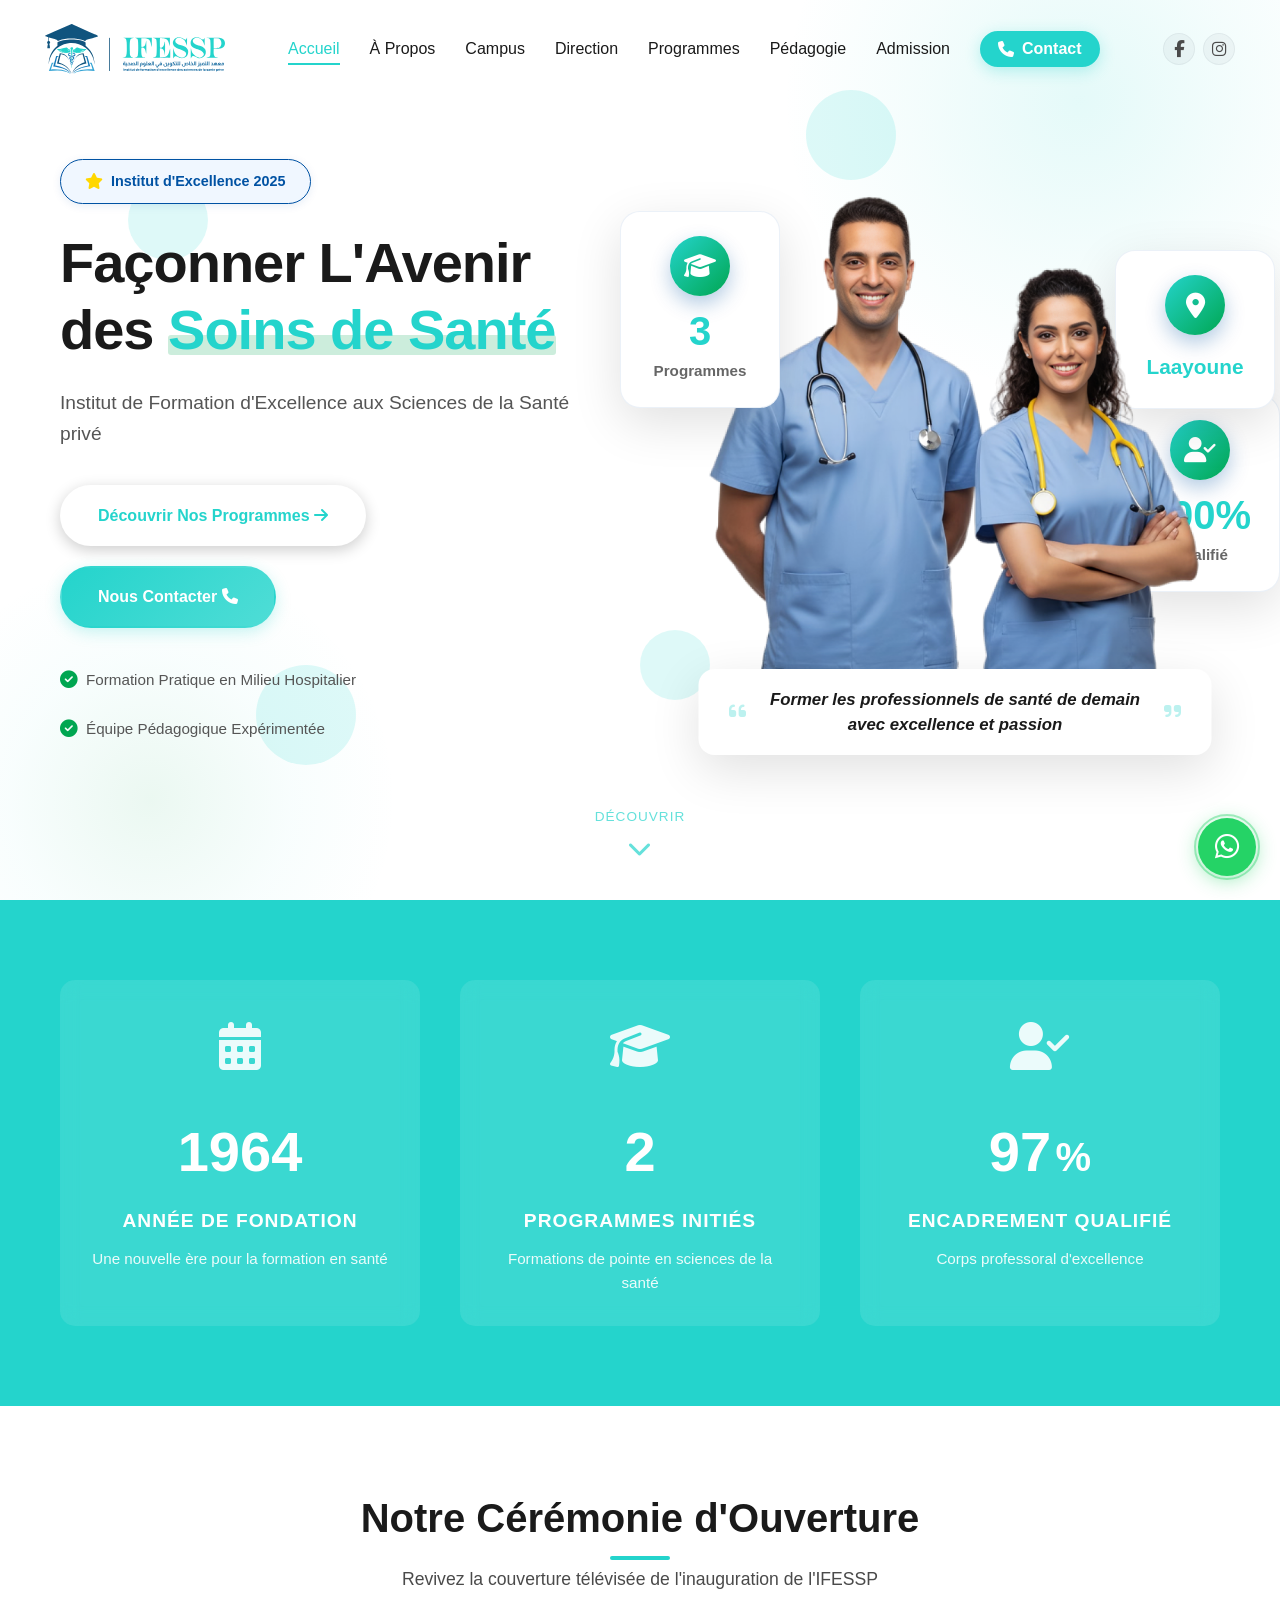
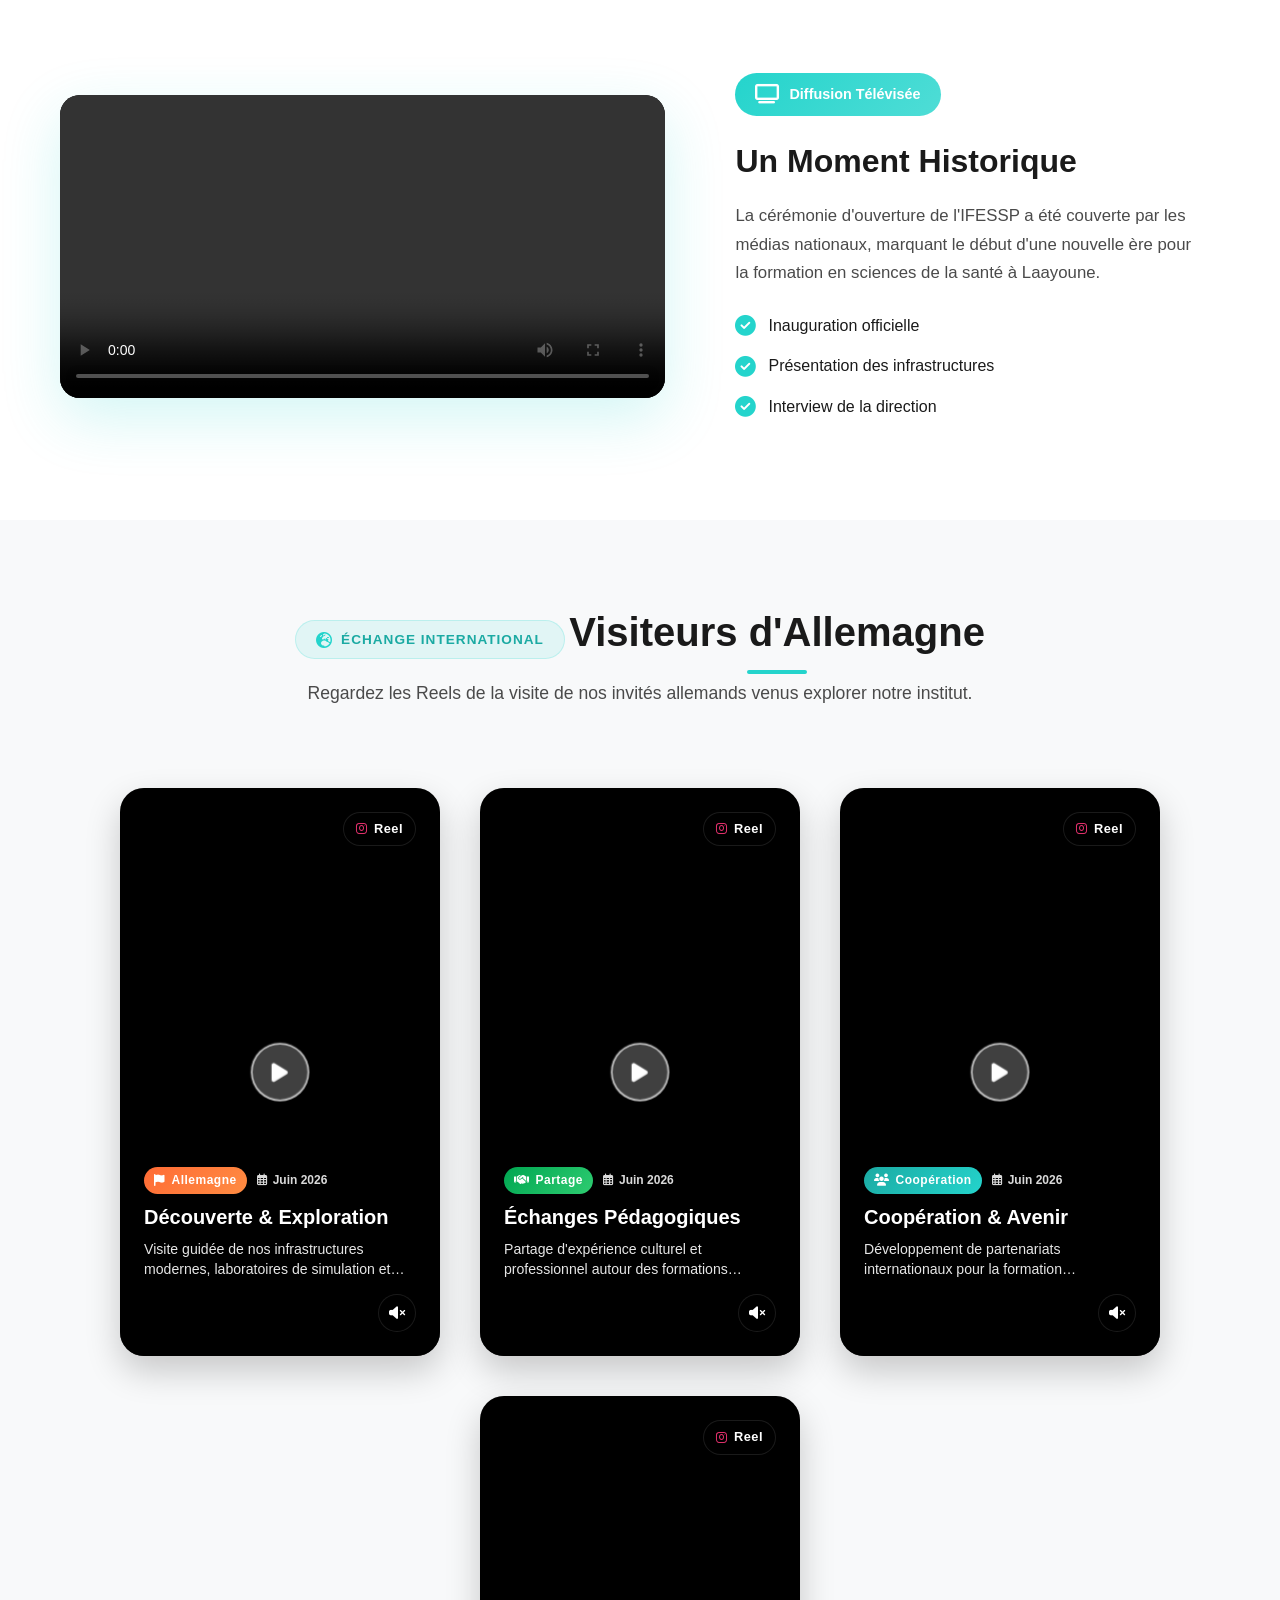
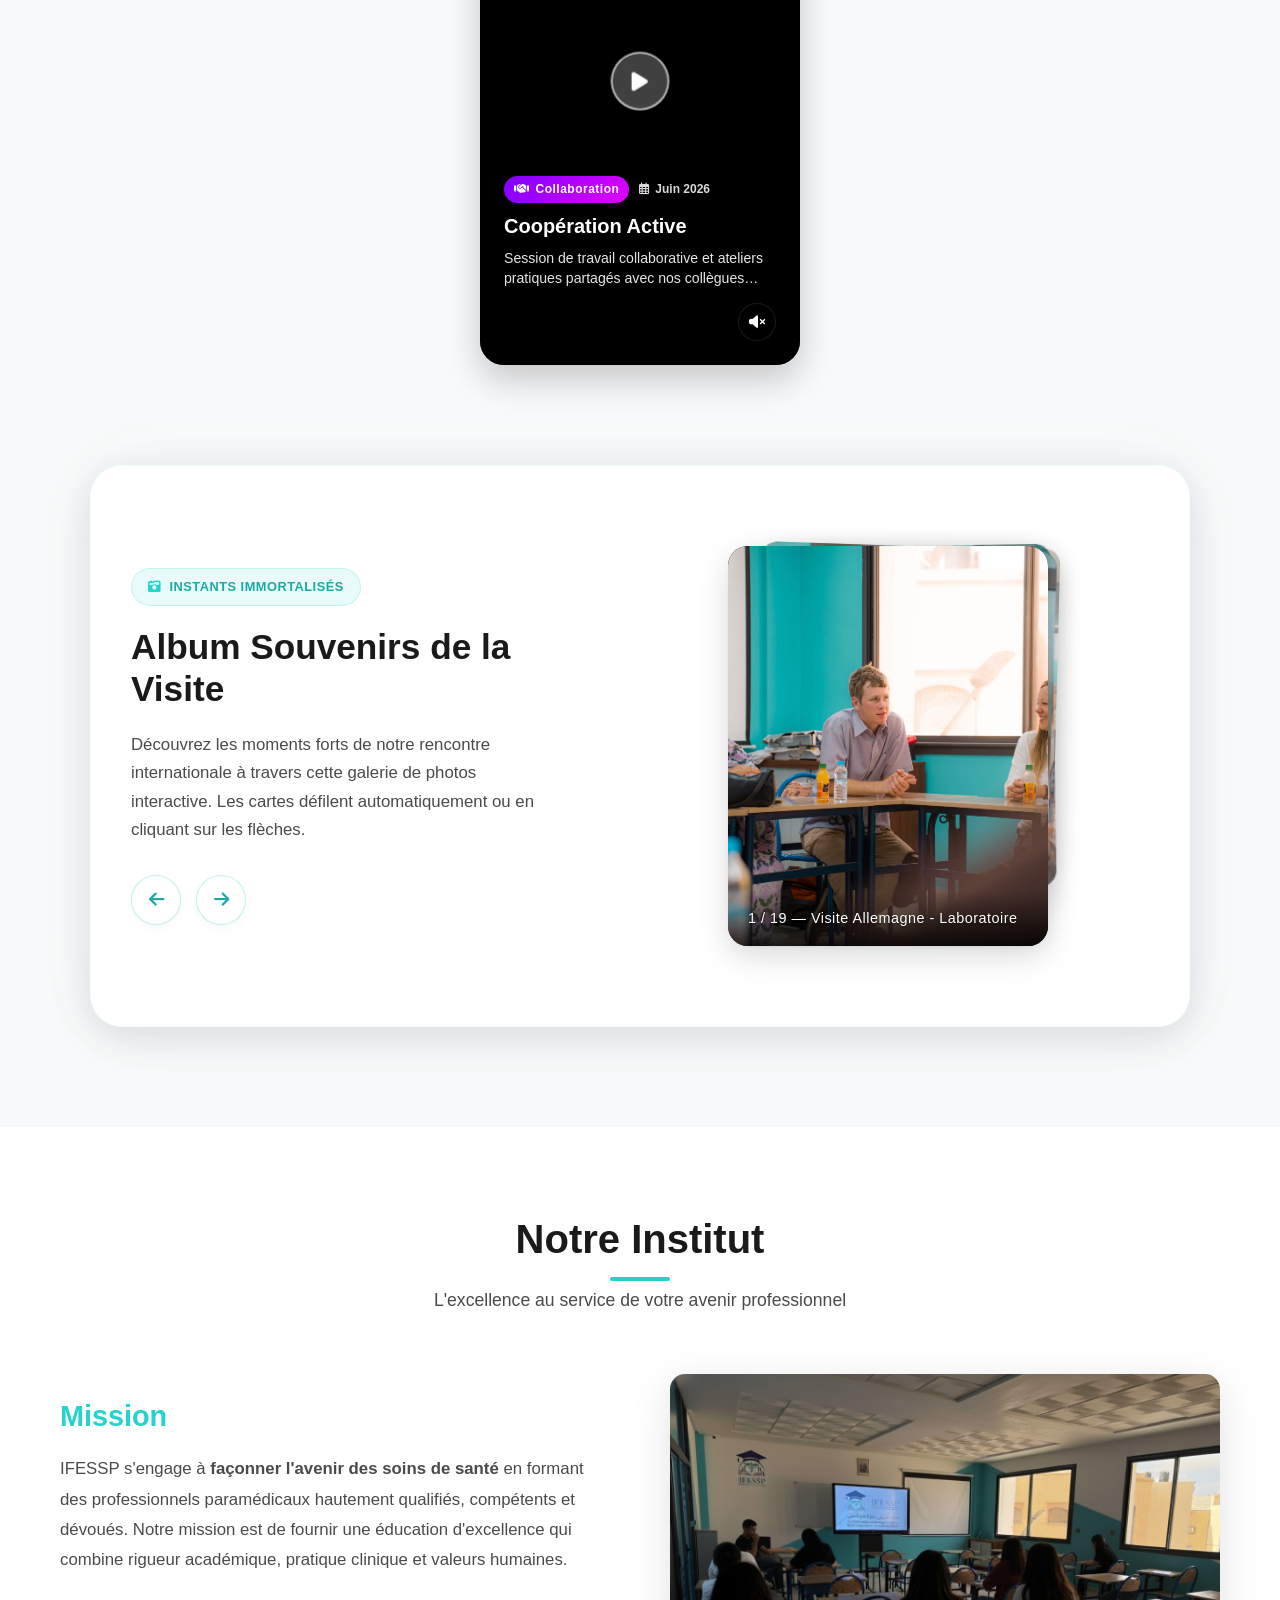
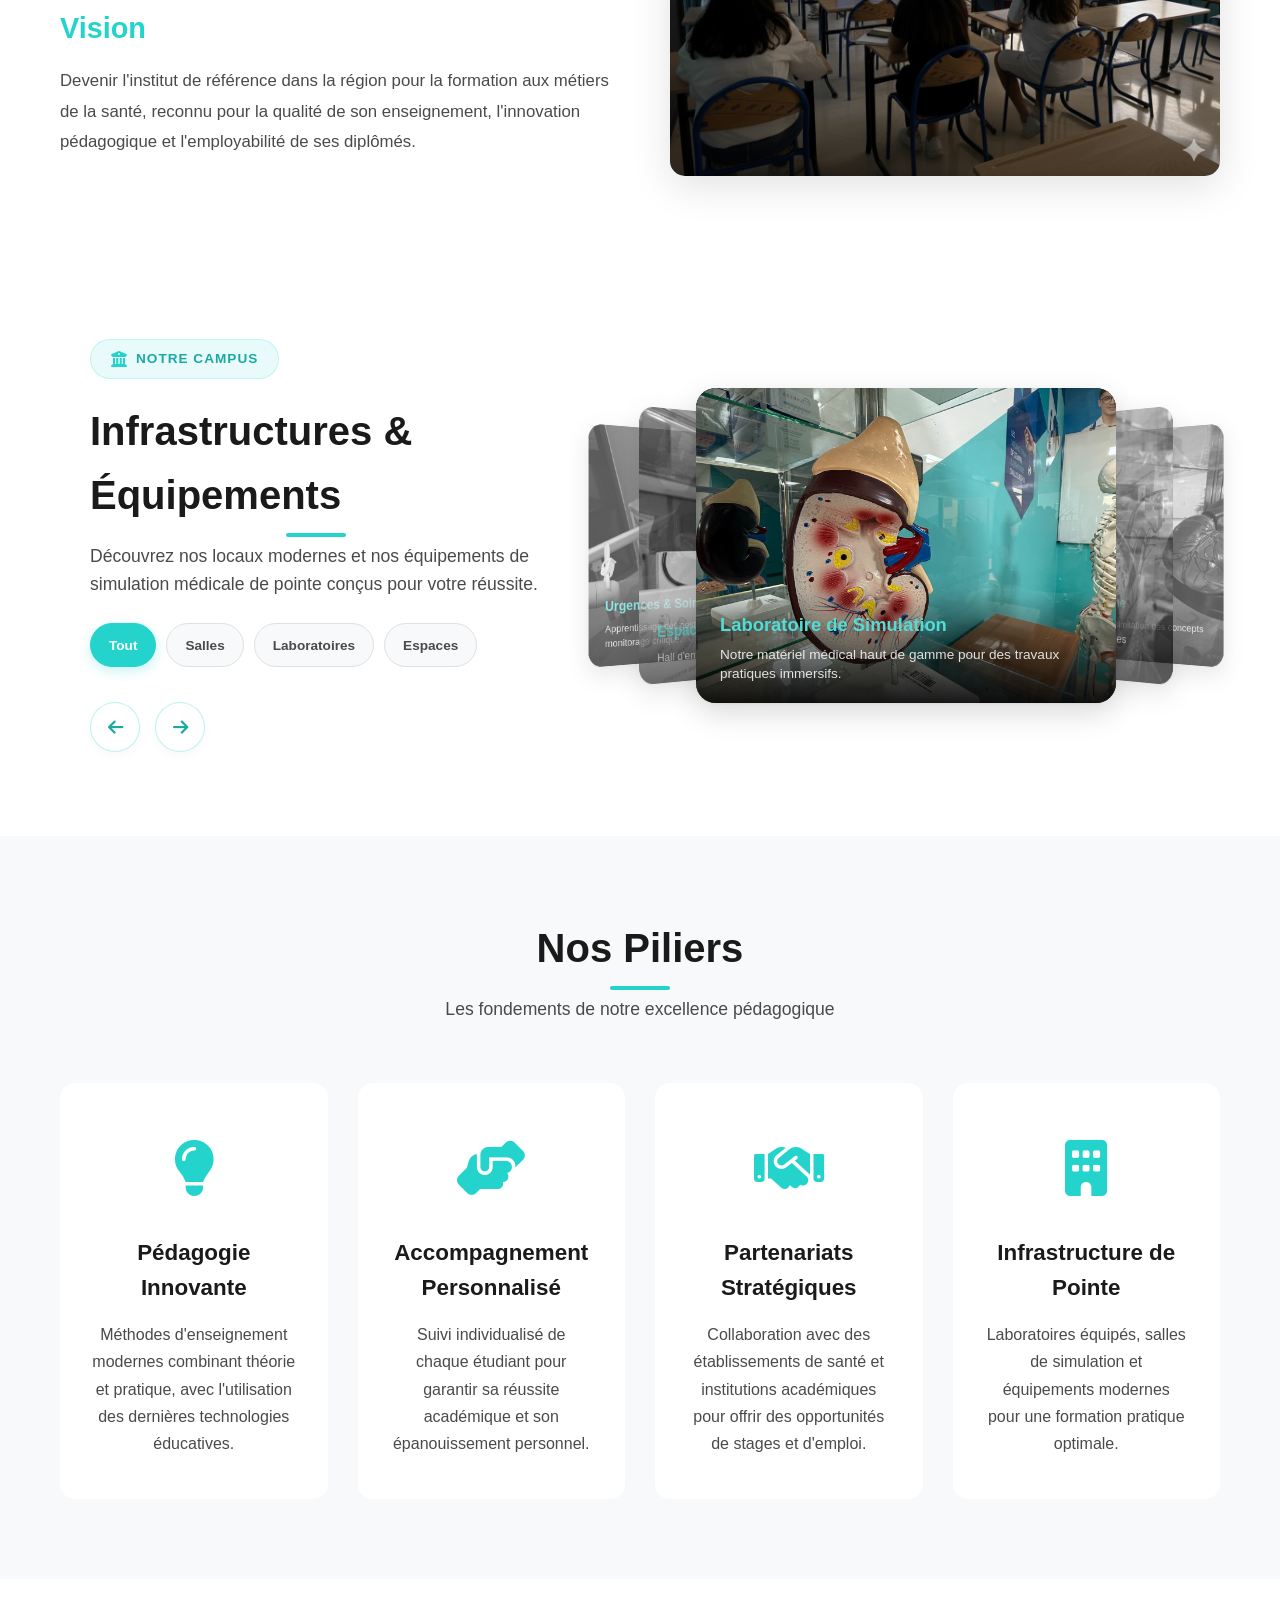
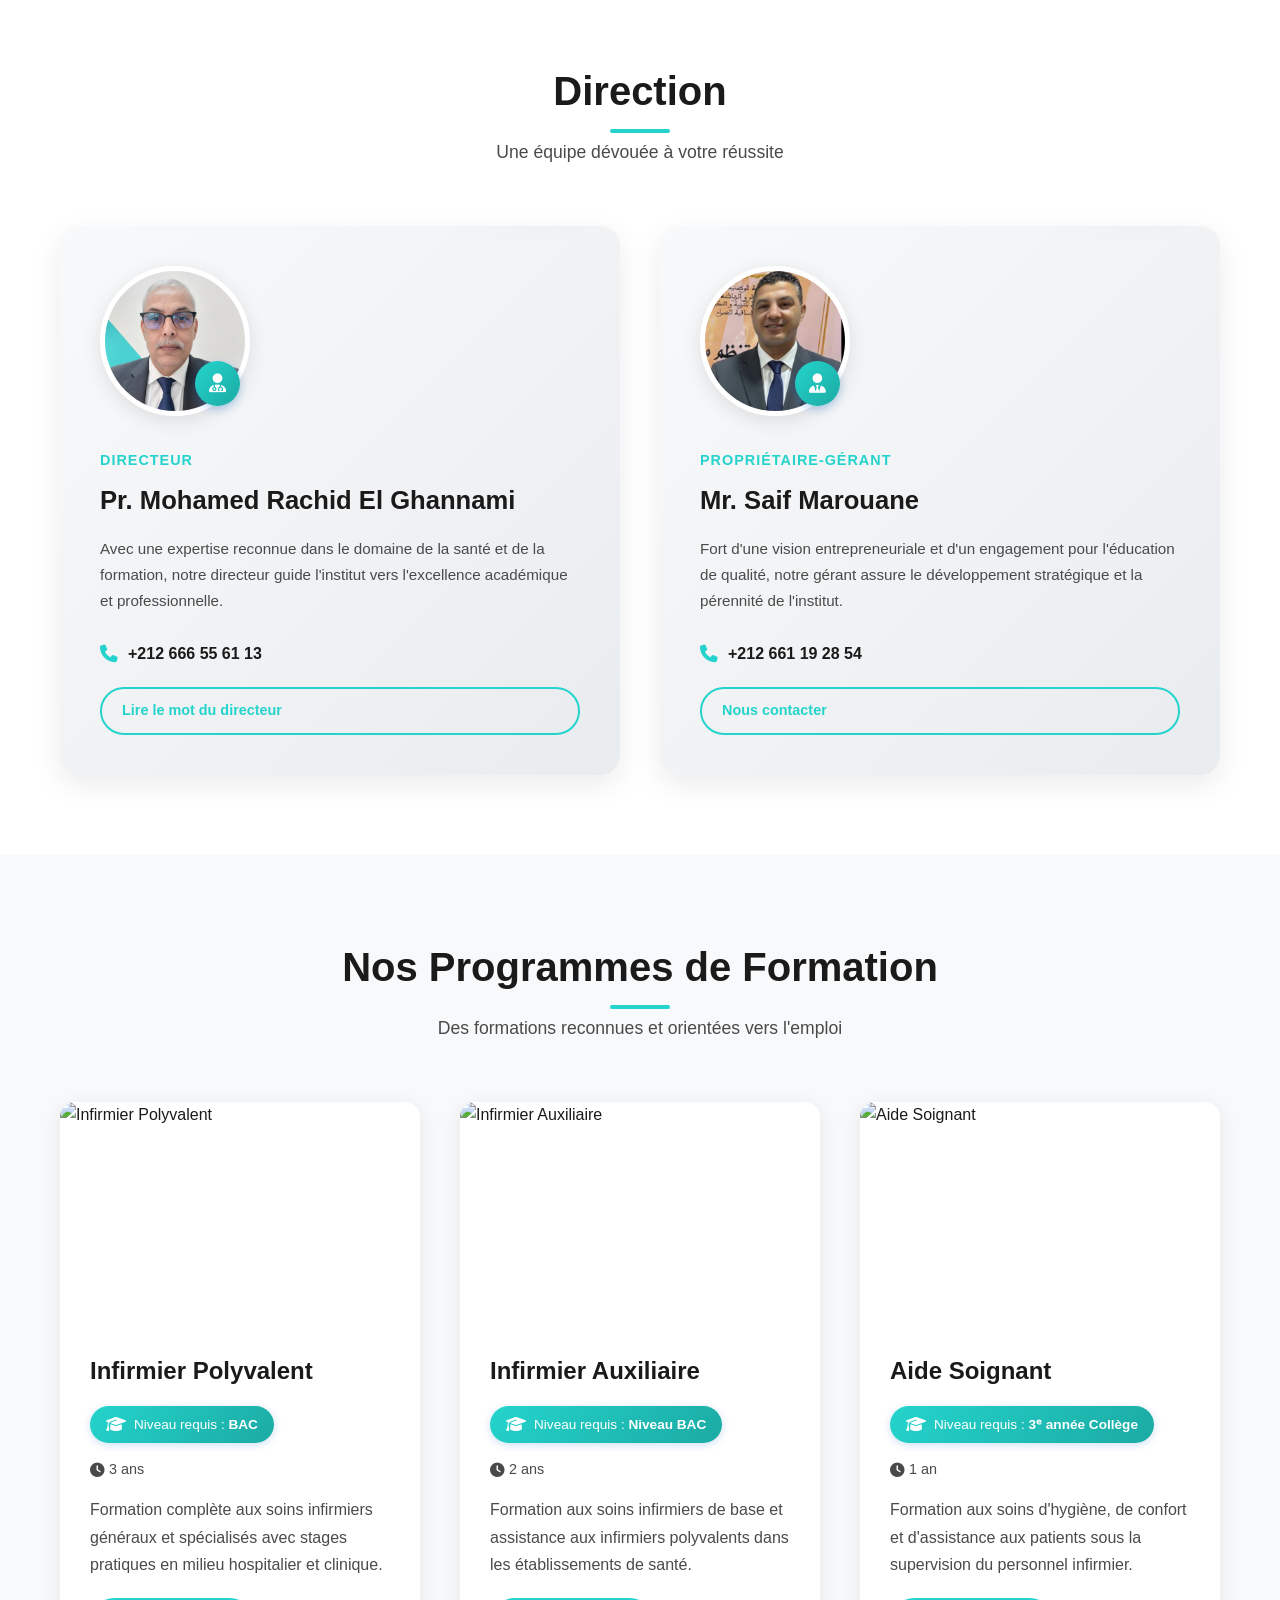
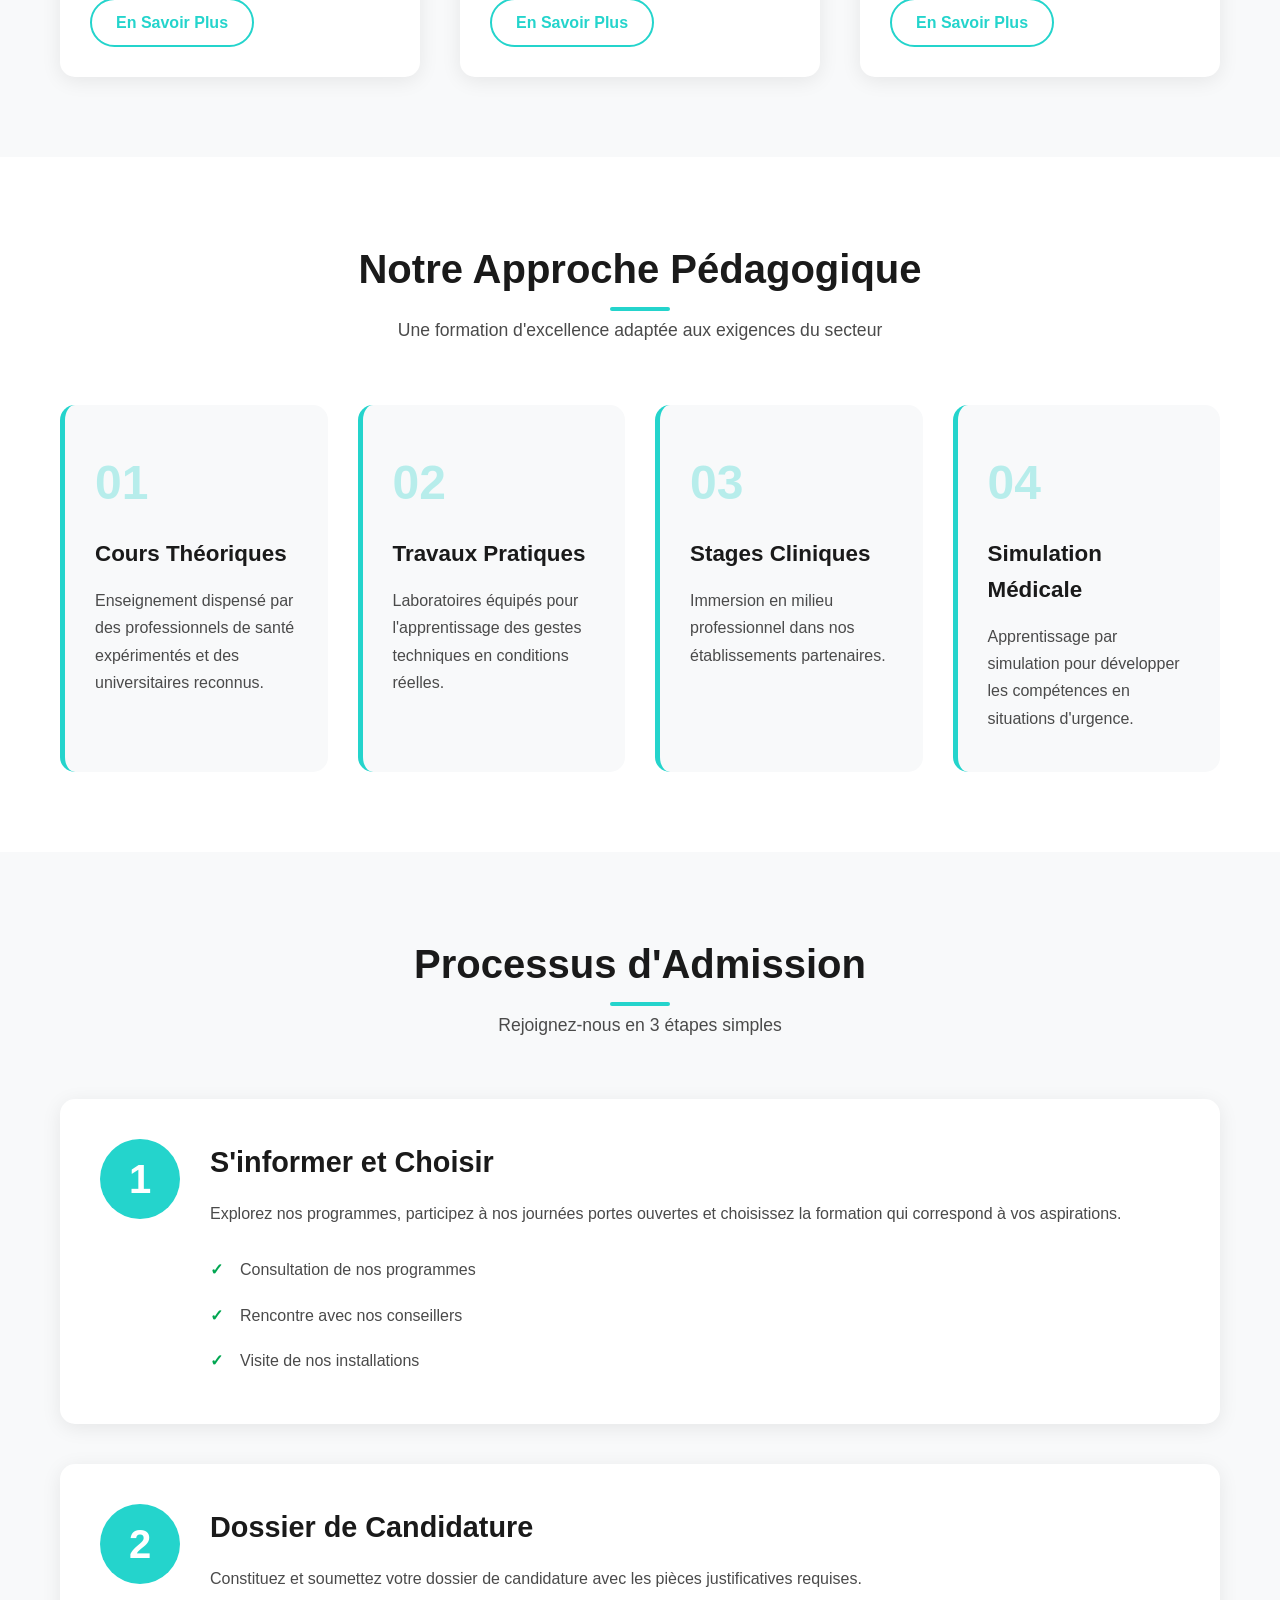
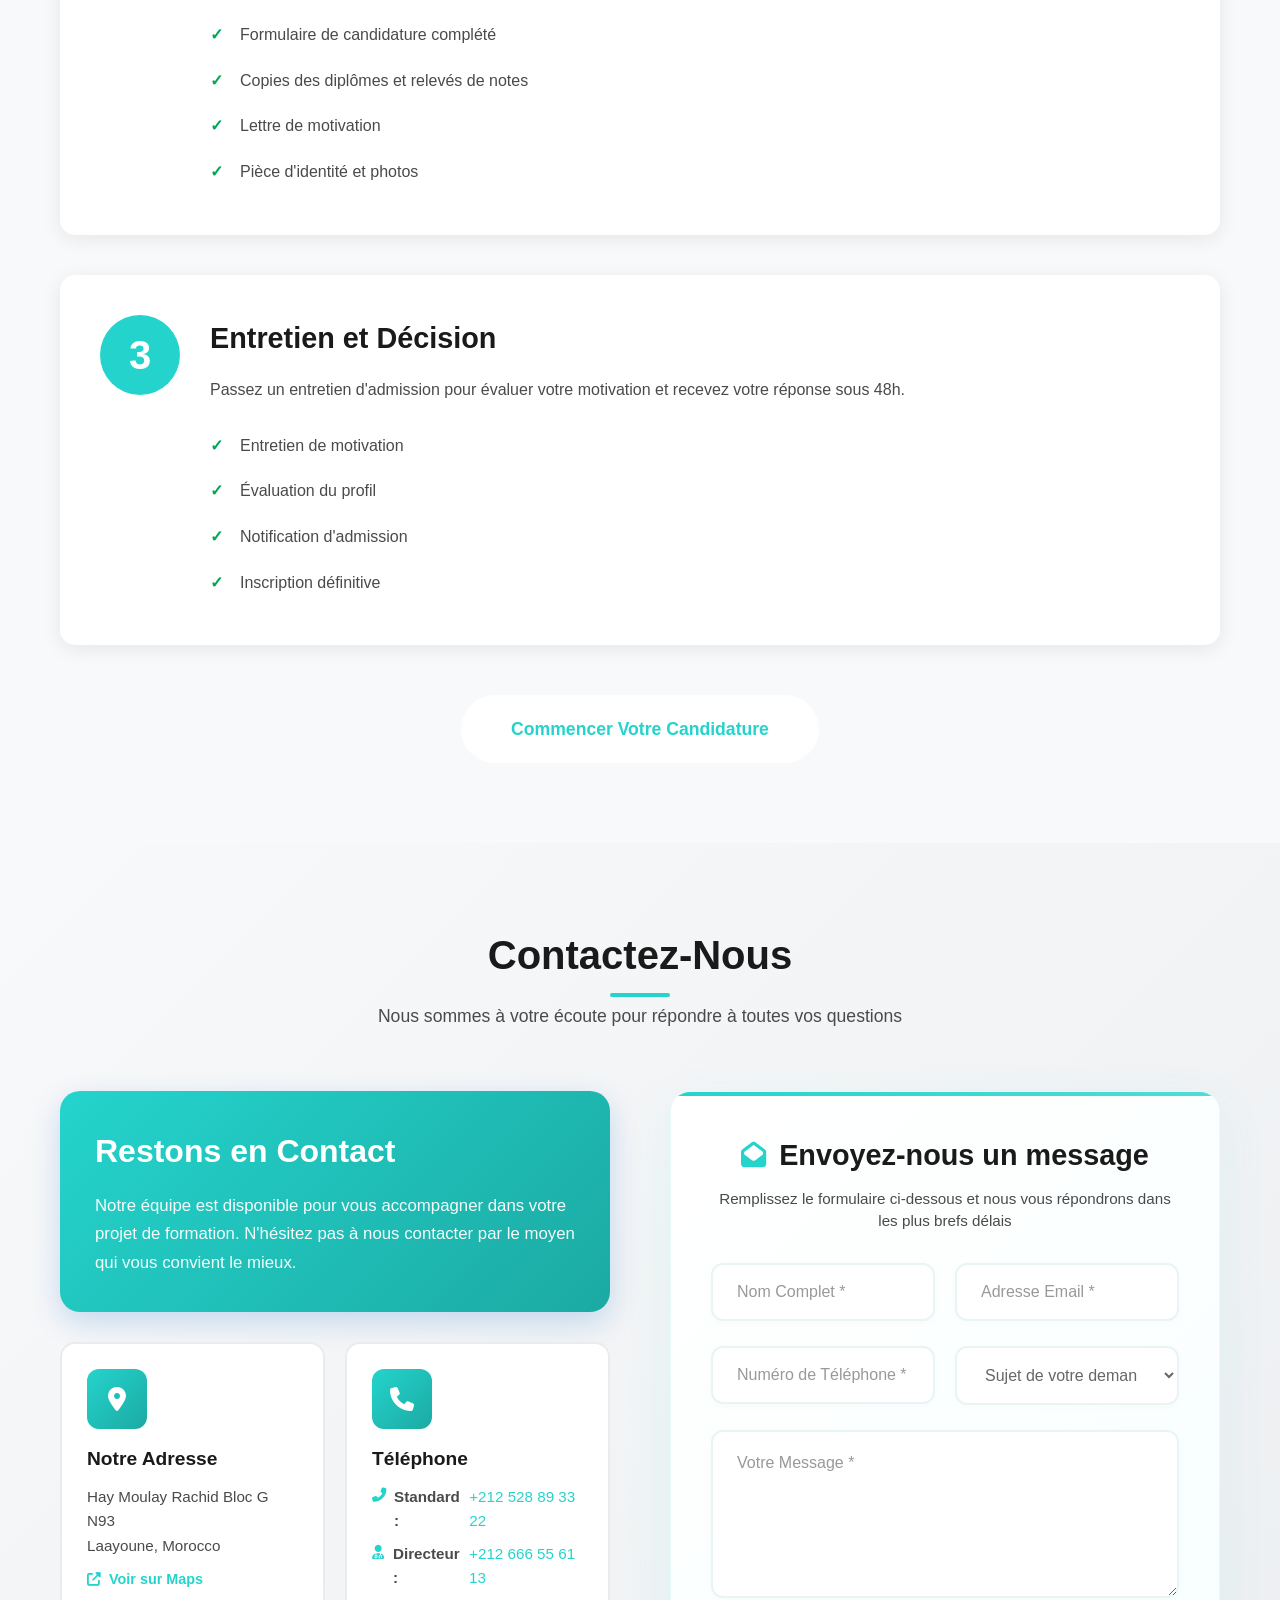
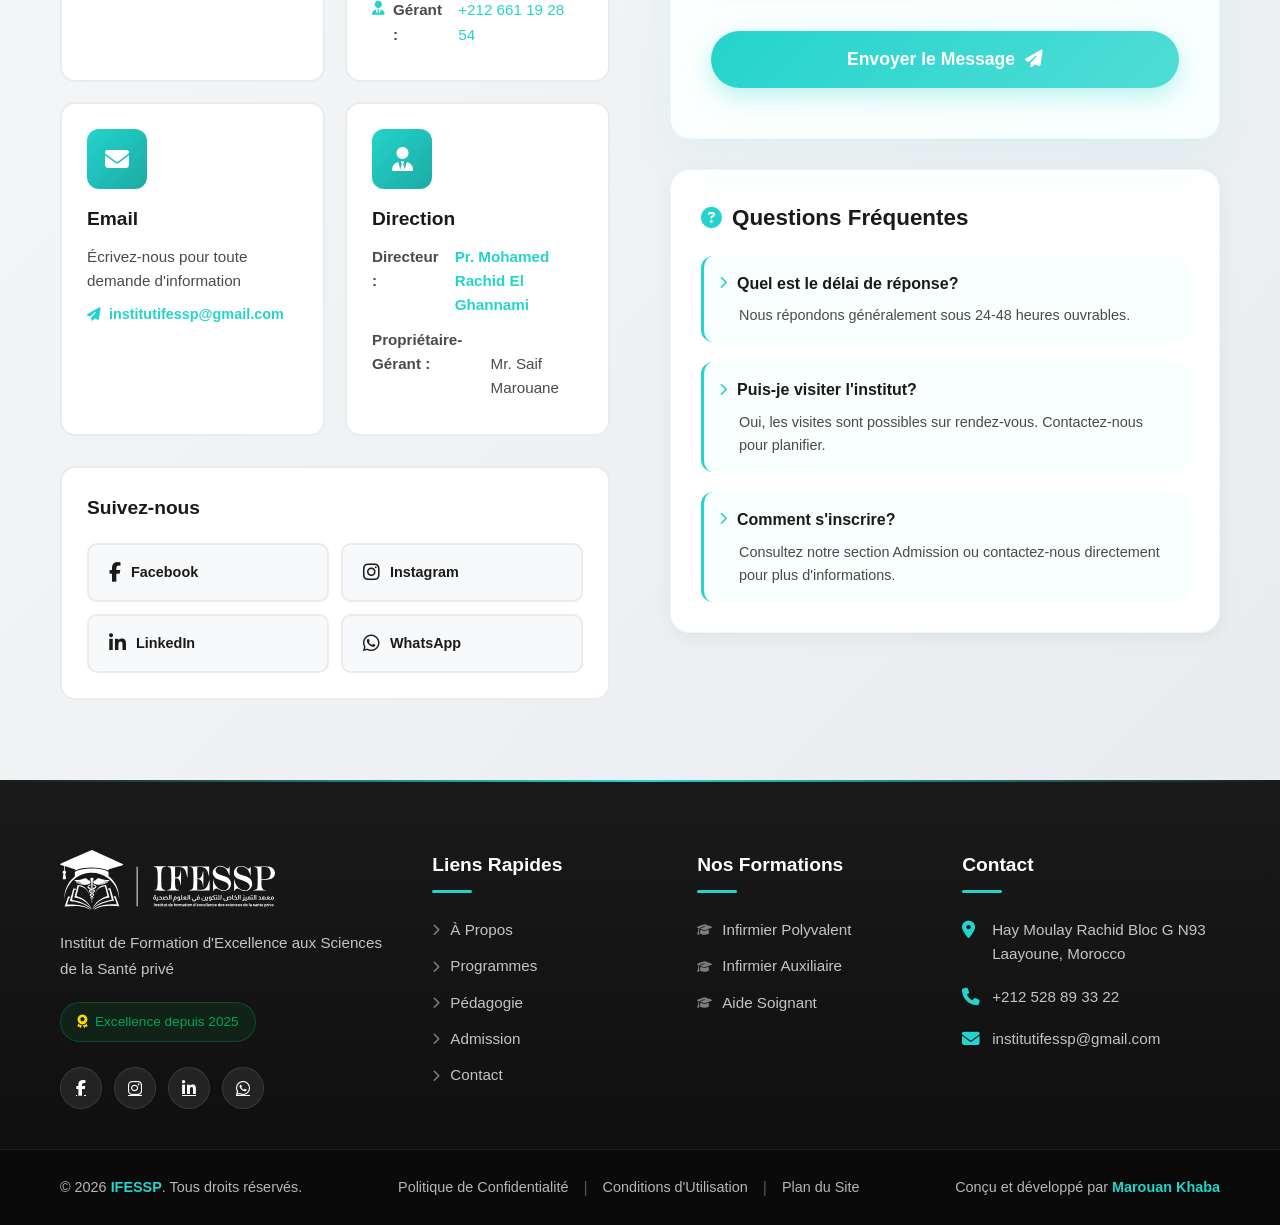
==== commit 630d9502: "feat: add new Germany visit video reel and style tag badges" ====
--- a/index.html
+++ b/index.html
@@ -326,6 +326,37 @@
                                 <p>Développement de partenariats internationaux pour la formation paramédicale d'excellence.</p>
                                 <div class="reel-interaction">
                                     <div class="interaction-item" onclick="toggleReelMute('reelVideo3', event)"><i class="fas fa-volume-mute" id="muteIcon_reelVideo3"></i></div>
+                                </div>
+                            </div>
+                        </div>
+                    </div>
+                </div>
+
+                <!-- Reel Card 4 -->
+                <div class="reel-card">
+                    <div class="reel-video-wrapper">
+                        <video loop preload="metadata" class="reel-video" id="reelVideo4" playsinline>
+                            <source src="event%20videos/WhatsApp-Video-2026-06-25.mp4" type="video/mp4">
+                            Votre navigateur ne supporte pas la lecture de la vidéo.
+                        </video>
+                        <div class="reel-overlay" onclick="toggleReelPlay('reelVideo4')">
+                            <div class="reel-play-btn"><i class="fas fa-play"></i></div>
+                            
+                            <!-- Badges/Tags (Top right) -->
+                            <div class="reel-top-badges">
+                                <span class="reel-badge"><i class="fab fa-instagram"></i> Reel</span>
+                            </div>
+                            
+                            <!-- Bottom Info Overlay -->
+                            <div class="reel-info-overlay">
+                                <div class="reel-meta">
+                                    <span class="reel-tag tag-collaboration"><i class="fas fa-handshake"></i> Collaboration</span>
+                                    <span class="reel-date"><i class="far fa-calendar-alt"></i> Juin 2026</span>
+                                </div>
+                                <h3>Coopération Active</h3>
+                                <p>Session de travail collaborative et ateliers pratiques partagés avec nos collègues allemands.</p>
+                                <div class="reel-interaction">
+                                    <div class="interaction-item" onclick="toggleReelMute('reelVideo4', event)"><i class="fas fa-volume-mute" id="muteIcon_reelVideo4"></i></div>
                                 </div>
                             </div>
                         </div>
--- a/styles.css
+++ b/styles.css
@@ -1305,6 +1305,17 @@
     background: linear-gradient(135deg, #00a651 0%, #2ecc71 100%);
     color: #fff;
 }
+
+.tag-cooperation {
+    background: linear-gradient(135deg, var(--primary-dark) 0%, var(--primary-color) 100%);
+    color: #fff;
+}
+
+.tag-collaboration {
+    background: linear-gradient(135deg, #7f00ff 0%, #e100ff 100%);
+    color: #fff;
+}
+
 
 .reel-date {
     font-size: 0.75rem;
